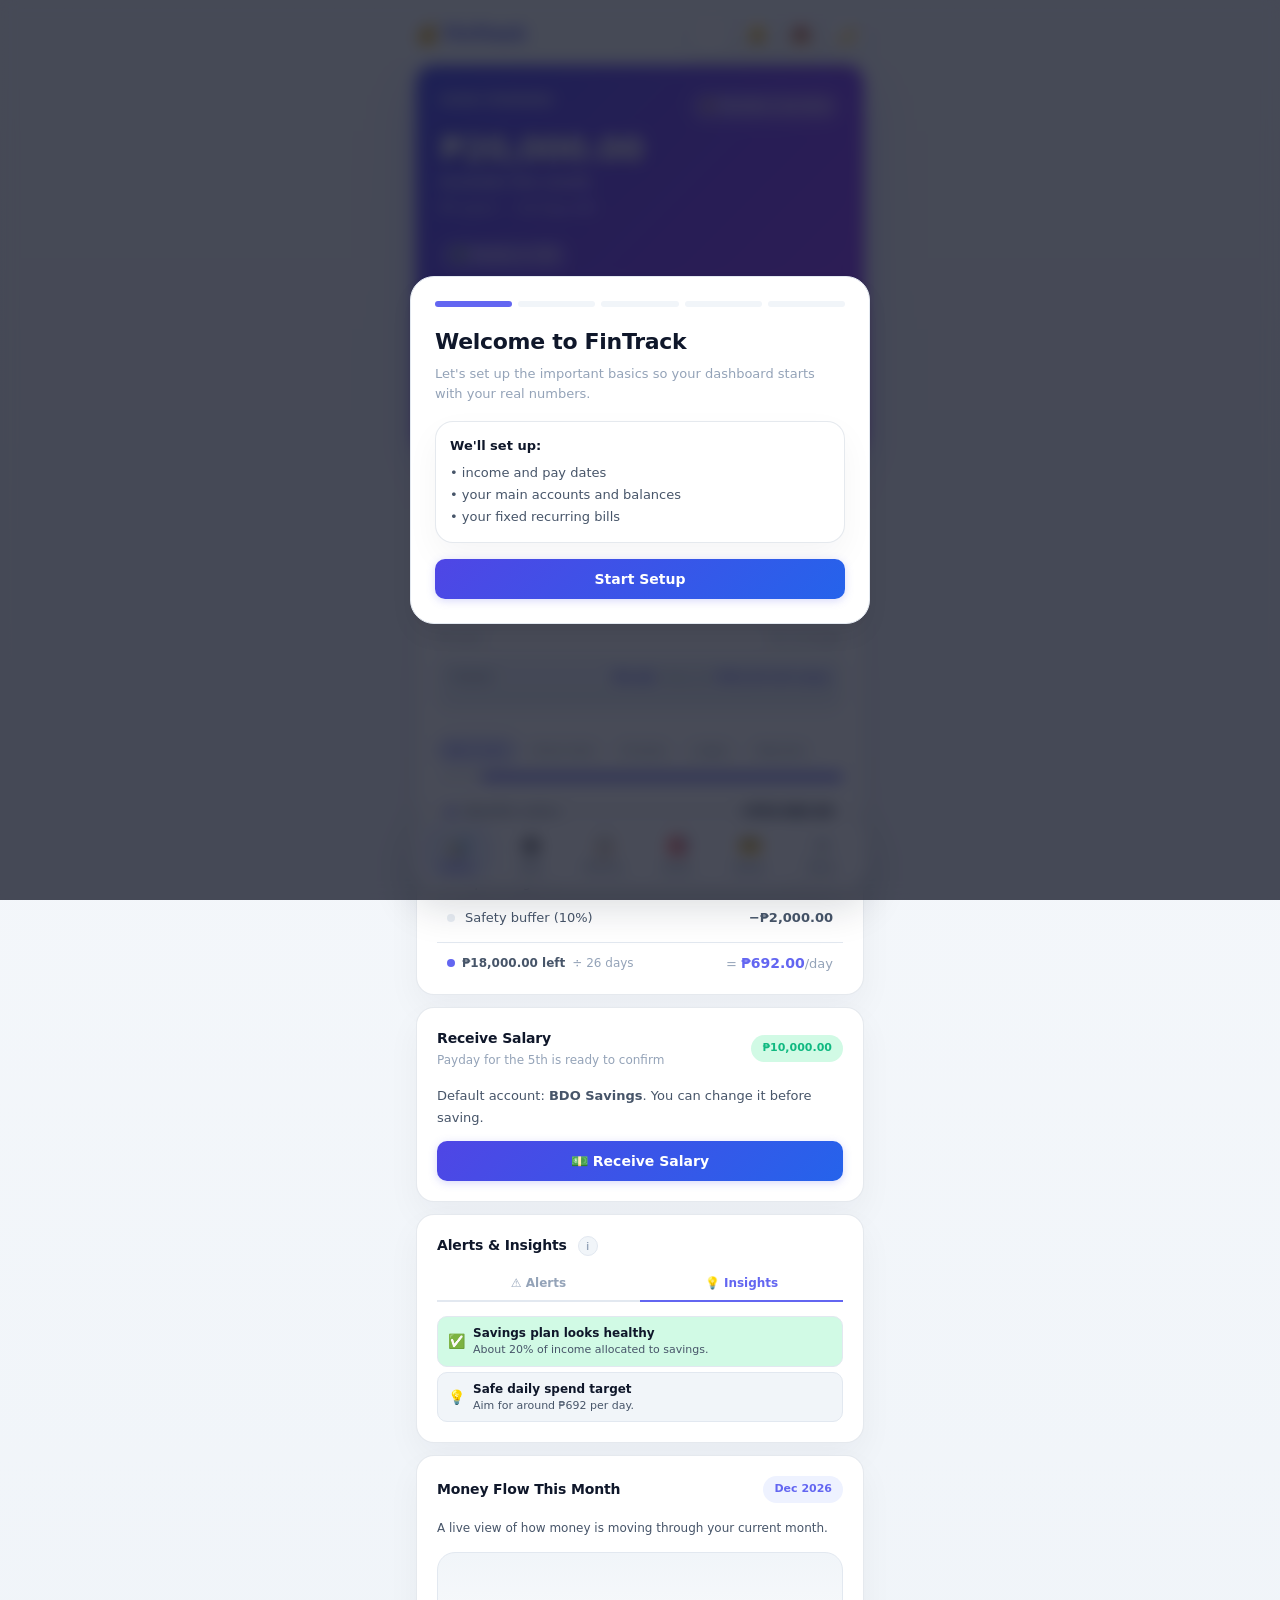
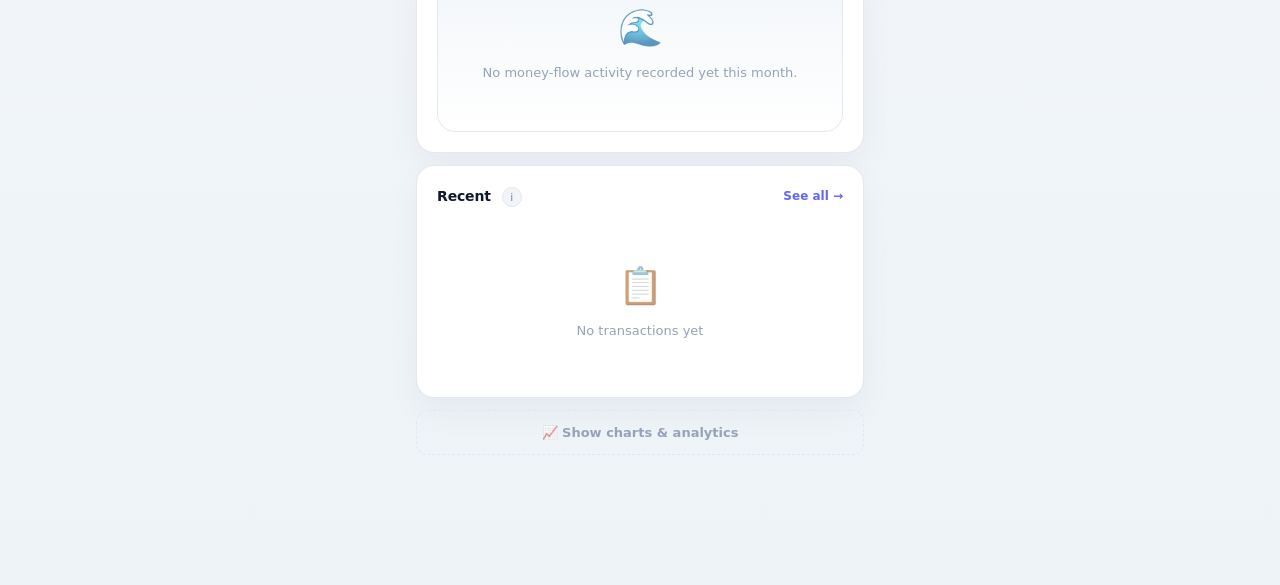
==== index.html @ ffe89dca "patch" ====
<!DOCTYPE html>
<html lang="en">
<head>
<meta charset="UTF-8">
<meta name="viewport" content="width=device-width, initial-scale=1.0">
<title>Finance Tracker</title>
<link rel="icon" href="data:,">

<link rel="stylesheet" href="css/base.css">
<link rel="stylesheet" href="css/layout.css">
<link rel="stylesheet" href="css/components.css">
<link rel="stylesheet" href="css/features.css">
<link rel="stylesheet" href="css/responsive.css">

</head>
<body>

<div class="app">
<div class="topbar">
  <h1>💰 FinTrack</h1>
  <div class="topbar-actions">
    <button class="icon-btn" id="help-toggle-btn" onclick="toggleHelpMode()" title="Help mode">❔</button>
    <div class="notif-wrap">
      <button class="icon-btn" id="tour-target-bell" onclick="toggleNotifications()" title="Notifications">🔔</button>
      <div class="notif-badge" id="notif-badge" style="display:none"></div>
      <div class="notif-panel" id="notif-panel">
        <div class="notif-head">
          <div class="notif-head-left">
            <span class="notif-head-icon">🔔</span>
            <span class="notif-head-title">Notifications</span>
            <span class="notif-head-count" id="notif-head-count"></span>
          </div>
          <button class="notif-close-btn" onclick="toggleNotifications()" aria-label="Close">✕</button>
        </div>
        <div id="notif-list"></div>
        <div class="notif-section">
          <div class="notif-section-title">Cashflow Forecast</div>
          <div id="notif-cashflow"></div>
        </div>
      </div>
    </div>
    <button class="icon-btn" onclick="exportCSV()" title="Export CSV">📥</button>
    <button class="icon-btn" id="dark-toggle" onclick="toggleDark()" title="Toggle theme">🌙</button>
  </div>
</div>

<!-- DASHBOARD -->
<div class="section active" id="sec-dashboard">
  <div class="card greeting" id="greeting-card"></div>

  <!-- Cashflow timeline -->

  <div class="card safe-spend-card" id="safe-spend-card">
    <div class="card-header">
    </div>
    <div id="safe-spend-content"></div>
  </div>

  <!-- Compact forecast + payday row -->
  <div id="compact-forecast" style="display:none"></div>

  <!-- Salary receive prompt -->
  <div id="salary-prompt-card"></div>

  <!-- Upcoming bills (only if any unpaid) -->
  <div id="upcoming-bills-card"></div>

  <!-- Combined Alerts & Insights (tabbed, hidden if empty) -->
  <div id="alerts-insights-card"></div>

  <!-- Money flow -->
  <div id="money-flow-card"></div>

  <!-- Debt focus -->
  <div id="debt-focus-card"></div>

  <!-- Budget: only problem categories -->
  <div id="budget-attention-card"></div>

  <!-- Recent transactions -->
  <div class="card"><div class="card-header"><span class="card-title">Recent <span class="tooltip-anchor"><button class="tooltip-dot" onclick="toggleTooltip(event,'tip-recent')">i</button><span class="tooltip-pop" id="tip-recent"><div class="tooltip-title"></div><div class="tooltip-body"></div></span></span></span><span style="font-size:12px;color:var(--accent);cursor:pointer;font-weight:600" onclick="showTab('history')">See all →</span></div><div id="recent-tx"></div></div>

  <!-- Show More analytics -->
  <button class="show-more-btn" id="show-more-toggle" onclick="toggleShowMore()">📈 Show charts & analytics</button>
  <div id="analytics-expanded" style="display:none">
    <div class="card">
      <div class="card-header">
        <span class="card-title">This Month Summary</span>
        <span class="card-badge">Review</span>
      </div>
      <div id="analytics-summary"></div>
    </div>

    <div class="card">
      <div class="card-header">
        <span class="card-title">Spending Calendar</span>
        <span class="card-badge">This month</span>
      </div>
      <div id="spending-calendar"></div>
    </div>

    <div class="card">
      <div class="card-header">
        <span class="card-title">Top Insights</span>
        <span class="card-badge">What to know</span>
      </div>
      <div id="analytics-insights"></div>
    </div>

    <div class="card">
      <div class="card-header">
        <span class="card-title">Spending Breakdown</span>
        <span class="card-badge" id="donut-month"></span>
      </div>
      <div id="donut-area"></div>
    </div>

    <div class="card">
      <div class="card-header">
        <span class="card-title">Budget Focus</span>
        <span class="card-badge">Attention areas</span>
      </div>
      <div id="budget-focus"></div>
    </div>

    <div class="card" id="budget-bars-card">
      <div class="card-header">
        <span class="card-title">All Budgets</span>
        <span class="card-badge">Full list</span>
      </div>
      <div id="budget-bars"></div>
    </div>

    <div class="card">
      <div class="card-header">
        <span class="card-title">6-Month Trend</span>
        <span class="card-badge">Pattern</span>
      </div>
      <div id="trend-summary" style="margin-bottom:12px"></div>
      <div id="month-chart"></div>
    </div>

    <!-- Hidden legacy hooks so existing render logic keeps working -->
    <div style="display:none">
      <div id="stats-grid"></div>
      <div id="health-mini"></div>
    </div>
  </div>
</div>

<!-- ADD -->
<div class="section" id="sec-add">
  <div class="card">
    <div class="card-header"><span class="card-title">New Expense <span class="tooltip-anchor"><button class="tooltip-dot" onclick="toggleTooltip(event,'tip-add-expense')">i</button><span class="tooltip-pop" id="tip-add-expense"><div class="tooltip-title"></div><div class="tooltip-body"></div></span></span></span></div>
    <div class="input-row">
      <div class="input-group" id="tour-target-amount"><label class="input-label">Amount (₱)</label><input type="number" class="input" id="f-amount" placeholder="0.00" oninput="updateAddPreviews()"></div>
      <div class="input-group" id="tour-target-date"><label class="input-label">Date</label><input type="date" class="input" id="f-date"></div>
    </div>
    <div class="input-row">
      <div class="input-group" id="tour-target-category"><label class="input-label">Category</label><select class="input" id="f-cat" onchange="toggleCustom();updateAddPreviews();renderExpenseSuggestions()"></select></div>
      <div class="input-group" id="tour-target-account"><label class="input-label">Account</label><select class="input" id="f-account" onchange="updateAddPreviews()"></select></div>
    </div>
    <div class="input-group" id="custom-cat-wrap" style="display:none"><label class="input-label">Custom Category Name</label><input type="text" class="input" id="f-custom-cat" placeholder="e.g. Birthday Gift" oninput="onCustomCatInput()"></div>
    <div class="input-group" id="custom-cat-group-wrap" style="display:none"><label class="input-label">Tag as</label>
      <div class="cat-group-picker">
        <button type="button" class="cat-group-btn" id="cgb-needs" onclick="selectCatGroup('needs')">🟢 Need</button>
        <button type="button" class="cat-group-btn active-wants" id="cgb-wants" onclick="selectCatGroup('wants')">🔵 Want</button>
        <button type="button" class="cat-group-btn" id="cgb-savings" onclick="selectCatGroup('savings')">🟣 Savings</button>
      </div>
      <div id="cat-group-suggestion" style="font-size:11px;color:var(--text3);margin-top:5px;display:none"></div>
    </div>
    <div id="expense-balance-preview" class="add-balance-preview" style="display:none;margin-bottom:8px"></div>
    <div class="input-row add-last-row">
      <div class="input-group" id="tour-target-note"><label class="input-label">Note (optional)</label><input type="text" class="input" id="f-note" placeholder="e.g. SM Supermarket"></div>
      <button class="btn btn-primary" id="tour-target-submit-expense" onclick="addEntry()">Add Expense</button>
    </div>
  </div>
  <div class="card">
    <div class="card-header"><span class="card-title">Quick Add</span></div>
    <div class="quick-actions" id="quick-buttons"></div>
  </div>
  <div class="card">
    <div class="card-header"><span class="card-title">Extra Income <span class="tooltip-anchor"><button class="tooltip-dot" onclick="toggleTooltip(event,'tip-add-income')">i</button><span class="tooltip-pop" id="tip-add-income"><div class="tooltip-title"></div><div class="tooltip-body"></div></span></span></span><span class="card-badge" style="background:var(--green-soft);color:var(--green)">+ Income</span></div>
    <div class="input-row">
      <div class="input-group"><label class="input-label">Amount (₱)</label><input type="number" class="input" id="inc-amount" placeholder="0.00" oninput="updateAddPreviews()"></div>
      <div class="input-group"><label class="input-label">Date</label><input type="date" class="input" id="inc-date"></div>
    </div>
    <div class="input-row">
      <div class="input-group"><label class="input-label">Source</label><select class="input" id="inc-source" onchange="renderIncomeSuggestions()"><option>Freelance</option><option>Bonus</option><option>13th Month Pay</option><option>Side Hustle</option><option>Gift/Reward</option><option>Salary</option><option>Refund</option><option>Borrowed Money</option><option>Loan Release</option><option>Cash Advance / Debt Proceeds</option><option>Other</option></select></div>
      <div class="input-group"><label class="input-label">Account</label><select class="input" id="inc-account" onchange="updateAddPreviews()"></select></div>
    </div>
    <div id="income-balance-preview" class="add-balance-preview" style="display:none;margin-bottom:8px"></div>
    <div class="input-row add-last-row">
      <div class="input-group"><label class="input-label">Note</label><input type="text" class="input" id="inc-note" placeholder="e.g. Logo design"></div>
      <button class="btn btn-success" onclick="addIncome()">Add Income</button>
    </div>
  </div>
  <div class="card">
    <div class="card-header">
      <span class="card-title">XM Trading</span>
      <span class="card-badge" style="background:var(--amber-soft,#fef9c3);color:var(--amber,#b45309)">📊 Risk</span>
    </div>
    <div style="font-size:13px;color:var(--text2);line-height:1.6;margin-bottom:10px">
      Deposit to XM via <strong>Transfer</strong>. When you're done trading, close the cycle here to record your profit or loss.
    </div>
    <div style="font-size:13px;color:var(--text3);margin-bottom:14px">
      XM Wallet capital at risk: <strong id="xm-balance-display">₱0.00</strong>
    </div>
    <button class="btn btn-primary" onclick="openTradeCycle()">Close Trade Cycle</button>
  </div>
</div>

<!-- HISTORY -->
<div class="section" id="sec-history">
  <div class="history-topbar">
    <div class="history-topbar-copy">
      <div class="card-title">History <span class="tooltip-anchor"><button class="tooltip-dot" onclick="toggleTooltip(event,'tip-history')">i</button><span class="tooltip-pop" id="tip-history"><div class="tooltip-title"></div><div class="tooltip-body"></div></span></span></div>
      <div class="history-topbar-sub" id="history-topbar-sub">Showing this month's activity. Open Search & Filters to refine the list.</div>
    </div>
    <button class="btn btn-ghost btn-sm history-filter-toggle" id="history-filter-toggle" onclick="openHistoryDrawer()"><span>Search & Filters</span><span class="history-filter-toggle-count" id="history-filter-count" style="display:none">0</span></button>
  </div>
  <div id="history-active-filters"></div>
  <div class="history-drawer-scrim" id="history-drawer-scrim" onclick="if(event.target===this)closeHistoryDrawer()"></div>
  <div class="card history-drawer" id="history-drawer" aria-hidden="true">
    <div class="card-header history-drawer-head"><div><span class="card-title">Search & Filters</span><div class="history-drawer-sub">Refine History without pushing the stats off screen.</div></div><button class="btn-icon" type="button" onclick="closeHistoryDrawer()" aria-label="Close history filters">x</button></div>
    <div class="input-group" style="margin-bottom:12px"><label class="input-label">Search</label><input type="text" class="input" id="hist-search" placeholder="Search note, category, source, amount..." oninput="render()"></div>
    <div class="input-row history-filter-top-row" style="margin-bottom:12px">
      <div class="input-group history-category-group" style="margin:0"><label class="input-label">Category</label><div id="hist-filter-wrap"></div></div>
      <div class="input-group" style="margin:0"><label class="input-label">Month</label><input type="month" class="input history-picker-input" id="hist-month" onchange="handleHistoryMonthChange()" onpointerdown="openHistoryPicker(this,event)" onclick="openHistoryPicker(this,event)"></div>
    </div>
    <div class="input-row" style="margin-bottom:12px">
      <div class="input-group" style="margin:0"><label class="input-label">Specific Day</label><input type="date" class="input history-picker-input" id="hist-day" onchange="handleHistoryDayChange()" onpointerdown="openHistoryPicker(this,event)" onclick="openHistoryPicker(this,event)"></div>
      <div class="input-group" style="margin:0"><label class="input-label">Week</label><input type="week" class="input history-picker-input" id="hist-week" onchange="handleHistoryWeekChange()" onpointerdown="openHistoryPicker(this,event)" onclick="openHistoryPicker(this,event)"></div>
    </div>
    <div class="input-group" style="margin-bottom:12px">
      <label class="input-label">Quick Range</label>
      <div class="quick-actions history-quick-ranges" id="hist-quick-ranges"></div>
      <input type="hidden" id="hist-quick-preset">
    </div>
    <div class="input-row" style="margin-bottom:12px">
      <div class="input-group" style="margin:0"><label class="input-label">From</label><input type="date" class="input history-picker-input" id="hist-from" onchange="handleHistoryRangeChange()" onpointerdown="openHistoryPicker(this,event)" onclick="openHistoryPicker(this,event)"></div>
      <div class="input-group" style="margin:0"><label class="input-label">To</label><input type="date" class="input history-picker-input" id="hist-to" onchange="handleHistoryRangeChange()" onpointerdown="openHistoryPicker(this,event)" onclick="openHistoryPicker(this,event)"></div>
    </div>
    <div class="input-row" style="margin-bottom:12px">
      <div class="input-group" style="margin:0"><label class="input-label">Type</label><select class="input" id="hist-type" onchange="render()"><option value="all">All</option><option value="expense">Expenses</option><option value="income">Income</option></select></div>
      <div class="input-group" style="margin:0"><label class="input-label">Sort</label><select class="input" id="hist-sort" onchange="render()"><option value="newest">Newest</option><option value="oldest">Oldest</option><option value="highest">Highest Amount</option><option value="lowest">Lowest Amount</option></select></div>
    </div>
    <div class="input-row" style="margin-bottom:12px">
      <div class="input-group" style="margin:0"><label class="input-label">Group By</label><select class="input" id="hist-group" onchange="render()"><option value="none">Transactions</option><option value="day">Day</option><option value="category">Category</option><option value="account">Account</option></select></div>
      <div class="input-group" style="margin:0"><label class="input-label">Preset Name</label><input type="text" class="input" id="hist-preset-name" placeholder="Bills this month"></div>
    </div>
    <div class="input-group" style="margin-bottom:12px"><label class="input-label">Account</label><select class="input" id="hist-account" onchange="render()"></select></div>
    <div class="input-row" style="margin-bottom:12px">
      <div class="input-group" style="margin:0"><label class="input-label">Min Amount (₱)</label><input type="number" class="input" id="hist-min" placeholder="0" oninput="render()"></div>
      <div class="input-group" style="margin:0"><label class="input-label">Max Amount (₱)</label><input type="number" class="input" id="hist-max" placeholder="Any" oninput="render()"></div>
    </div>
    <div style="display:flex;gap:8px;flex-wrap:wrap">
      <button class="btn btn-ghost btn-sm" onclick="saveHistoryPreset()">Save Preset</button>
      <button class="btn btn-ghost btn-sm" onclick="resetHistoryFilters()">Reset Filters</button>
      <button class="btn btn-ghost btn-sm" onclick="exportCSV()">📥 CSV</button>
    </div>
    <div id="hist-presets" class="history-drawer-presets"></div>
  </div>
  <div id="history-summary"></div>
  <div id="history-bulk"></div>
  <div id="history-content"></div>
  <div class="card" style="margin-top:12px"><div class="card-header"><span class="card-title">Income History</span></div><div id="income-history"></div></div>
</div>

<!-- GOALS -->
<div class="section" id="sec-goals">
  <div class="card"><div class="card-header"><span class="card-title">Financial Health <span class="tooltip-anchor"><button class="tooltip-dot" onclick="toggleTooltip(event,'tip-goals')">i</button><span class="tooltip-pop" id="tip-goals"><div class="tooltip-title"></div><div class="tooltip-body"></div></span></span></span></div><div id="health-score"></div></div>
  <div class="card">
    <div class="card-header"><span class="card-title">Savings Goals</span><button class="btn btn-sm btn-ghost" onclick="openModal('modal-add-goal')">+ Add</button></div>
    <div id="goals-list"></div>
  </div>
  <div class="card">
    <div class="card-header"><span class="card-title">Wishlist</span><button class="btn btn-sm btn-ghost" onclick="openModal('modal-add-wish')">+ Add</button></div>
    <div id="wishlist"></div>
  </div>
  <div class="card"><div class="card-header"><span class="card-title">Emergency Fund Calculator</span></div><div id="ef-calc"></div></div>
</div>

<!-- DEBTS -->
<div class="section" id="sec-debts">
  <div class="card">
    <div class="card-header"><span class="card-title">Debt Tracker</span><button class="btn btn-sm btn-ghost" onclick="openModal('modal-add-debt')">+ Add</button></div>
    <div id="debt-summary"></div>
    <div id="debt-list"></div>
  </div>
</div>

<!-- MORE -->
<div class="section" id="sec-more"><div id="tour-target-more-root"></div>
  <div class="card" id="tour-target-networth-card"><div class="card-header"><span class="card-title">Net Worth <span class="tooltip-anchor"><button class="tooltip-dot" onclick="toggleTooltip(event,'tip-more')">i</button><span class="tooltip-pop" id="tip-more"><div class="tooltip-title"></div><div class="tooltip-body"></div></span></span></span><div style="display:flex;gap:6px;align-items:center"><button class="btn btn-sm btn-ghost nw-view-toggle" id="nw-view-toggle-btn" onclick="toggleNwView()" title="Toggle view"></button><button class="btn btn-sm btn-ghost" onclick="openTransferModal()">Transfer</button><button class="btn btn-sm btn-ghost" id="tour-target-networth-add" onclick="openNetWorthAdd()">+ Add</button></div></div>
    <div id="nw-inputs"></div>
    <button class="btn btn-primary btn-sm nw-save-btn" id="tour-target-networth-save" onclick="saveNetWorth()">Save Balances</button>
    <div id="nw-total"></div>
  </div>
  <div class="card"><div class="card-header"><span class="card-title">Net Worth History</span></div><div id="nw-chart"></div></div>
  <div class="card"><div class="card-header"><span class="card-title">Transfer History</span><span class="card-badge">Account moves</span></div><div id="transfer-history"></div></div>
  <div class="card"><div class="card-header"><span class="card-title">Annual Report — <span id="year-label"></span></span><div style="display:flex;gap:4px"><button class="btn-icon" onclick="changeYear(-1)">◀</button><button class="btn-icon" onclick="changeYear(1)">▶</button></div></div>
    <div class="stats-grid" id="year-stats"></div>
    <div id="year-chart" style="margin-top:14px"></div>
    <div id="year-top" style="margin-top:14px"></div>
  </div>
  <div class="card"><div class="card-header"><span class="card-title">Financial Journal</span><button class="btn btn-sm btn-ghost" onclick="openModal('modal-add-journal')">+ Add</button></div><div id="journal-list"></div></div>
  <div class="card"><div class="card-header"><span class="card-title">50/30/20 Rule</span></div><div id="rule-content"></div></div>
  <div class="card">
    <div class="card-header">
      <span class="card-title">Budget Review</span>
      <span class="card-badge">This month</span>
    </div>
    <div id="budget-review-card"></div>
  </div>
  <div class="card">
    <div class="card-header">
      <span class="card-title">Budget Strategy</span>
      <span class="card-badge">Needs / Wants / Savings</span>
    </div>
    <div id="budget-strategy-card"></div>
  </div>
  <div class="card">
    <div class="card-header">
      <span class="card-title">Month Close Wizard</span>
      <span class="card-badge">Preview</span>
    </div>
    <div id="month-close-card"></div>
  </div>
  <div class="card"><div class="card-header"><span class="card-title">Settings</span><div style="display:flex;gap:8px"><button class="btn btn-sm btn-ghost" id="tour-target-smart-setup" onclick="openModal('modal-smart-budget')">Smart Setup</button><button class="btn btn-sm btn-ghost" onclick="openSmartRefresh()">Smart Refresh</button><button class="btn btn-sm btn-ghost" id="tour-target-rebalance" onclick="openBudgetRebalance()">Rebalance</button></div></div>
    <div id="settings-content"></div>
  </div>
  <div class="card" id="tour-target-recurring-card"><div class="card-header"><span class="card-title">Recurring Bills & Income</span><button class="btn btn-sm btn-ghost" onclick="openModal('modal-add-recurring')">+ Add</button></div><div id="recurring-manager"></div></div>
  <div class="card"><div class="card-header"><span class="card-title">Smart Alert Settings</span></div><div id="alert-settings"></div></div>
  <div class="card"><div class="card-header"><span class="card-title">Custom Categories</span></div><div id="custom-cat-list"></div></div>
  <div class="card" id="tour-target-backup-card"><div class="card-header"><span class="card-title">Backup & Restore</span></div>
    <div style="display:flex;gap:8px;flex-wrap:wrap">
      <button class="btn btn-sm btn-ghost" onclick="backupData()">📥 Download Backup</button>
      <button class="btn btn-sm btn-ghost" onclick="document.getElementById('restore-file').click()">📤 Restore</button>
      <input type="file" id="restore-file" accept=".json" style="display:none" onchange="restoreData(event)">
    </div>
    <div id="backup-msg" style="font-size:12px;color:var(--text3);margin-top:8px"></div>
  </div>
</div>

<nav class="bottom-nav">
  <button class="nav-item active" data-tab="dashboard" onclick="showTab('dashboard')"><span class="nav-icon">📊</span>Home</button>
  <button class="nav-item" id="tour-target-nav-add" data-tab="add" onclick="showTab('add')"><span class="nav-icon">➕</span>Add</button>
  <button class="nav-item" data-tab="history" onclick="showTab('history')"><span class="nav-icon">📋</span>History</button>
  <button class="nav-item" data-tab="goals" onclick="showTab('goals')"><span class="nav-icon">🎯</span>Goals</button>
  <button class="nav-item" data-tab="debts" onclick="showTab('debts')"><span class="nav-icon">💳</span>Debts</button>
  <button class="nav-item" data-tab="more" onclick="showTab('more')"><span class="nav-icon">⚙️</span>More</button>
</nav>
</div>

<!-- ALL MODALS (same as before) -->
<div class="modal-overlay" id="modal-add-goal" onclick="if(event.target===this)closeModal(this.id)"><div class="modal"><div class="modal-handle"></div><h3>New Savings Goal</h3>
  <div class="input-group"><label class="input-label">Goal Name</label><input type="text" class="input" id="g-name" placeholder="e.g. Emergency Fund"></div>
  <div class="input-row"><div class="input-group"><label class="input-label">Target (₱)</label><input type="number" class="input" id="g-target" placeholder="270000"></div><div class="input-group"><label class="input-label">Current (₱)</label><input type="number" class="input" id="g-current" placeholder="0"></div></div>
  <div class="input-row"><div class="input-group"><label class="input-label">Monthly Contribution (₱)</label><input type="number" class="input" id="g-monthly" placeholder="15000"></div><div class="input-group"><label class="input-label">Target Date <span style="font-weight:400;color:var(--text3)">(optional)</span></label><input type="date" class="input" id="g-target-date"></div></div>
  <div class="modal-actions"><button class="btn btn-ghost" onclick="closeModal('modal-add-goal')">Cancel</button><button class="btn btn-primary" onclick="addGoal()">Add Goal</button></div>
</div></div>

<div class="modal-overlay" id="modal-edit-goal" onclick="if(event.target===this)closeModal(this.id)"><div class="modal"><div class="modal-handle"></div><h3>Edit Goal</h3>
  <div class="input-group"><label class="input-label">Name</label><input type="text" class="input" id="mg-name"></div>
  <div class="input-row"><div class="input-group"><label class="input-label">Target (₱)</label><input type="number" class="input" id="mg-target"></div><div class="input-group"><label class="input-label">Current (₱)</label><input type="number" class="input" id="mg-current"></div></div>
  <div class="input-row"><div class="input-group"><label class="input-label">Monthly (₱)</label><input type="number" class="input" id="mg-monthly"></div><div class="input-group"><label class="input-label">Target Date <span style="font-weight:400;color:var(--text3)">(optional)</span></label><input type="date" class="input" id="mg-target-date"></div></div>
  <div class="modal-actions"><button class="btn btn-ghost" onclick="closeModal('modal-edit-goal')">Cancel</button><button class="btn btn-danger btn-sm" onclick="deleteGoal()">Delete</button><button class="btn btn-primary" onclick="saveGoalEdit()">Save</button></div>
</div></div>

<div class="modal-overlay" id="modal-goal-contribution" onclick="if(event.target===this)closeModal(this.id)"><div class="modal"><div class="modal-handle"></div><h3>Log Goal Contribution</h3>
  <div class="input-group"><label class="input-label">Amount (₱)</label><input type="number" class="input" id="gc-amount" placeholder="0.00" oninput="updateGoalContributionPreview()"></div>
  <div style="display:flex;gap:8px;margin:-4px 0 12px;flex-wrap:wrap"><button class="quick-chip" type="button" onclick="applyQuickGoalContribution(500)">+₱500</button><button class="quick-chip" type="button" onclick="applyQuickGoalContribution(1000)">+₱1,000</button><button class="quick-chip" type="button" onclick="applyQuickGoalContribution(2000)">+₱2,000</button><button class="quick-chip" type="button" onclick="applyGoalMonthlyContribution()">+ Planned</button></div>
  <div class="input-row"><div class="input-group"><label class="input-label">Date</label><input type="date" class="input" id="gc-date"></div><div class="input-group"><label class="input-label">Account</label><select class="input" id="gc-account" onchange="updateGoalContributionPreview()"></select></div></div>
  <div id="gc-balance-preview" class="add-balance-preview" style="margin-bottom:14px"></div>
  <div class="input-group"><label class="input-label">Note</label><input type="text" class="input" id="gc-note" placeholder="Optional note"></div>
  <div class="modal-actions"><button class="btn btn-ghost" onclick="closeModal('modal-goal-contribution')">Cancel</button><button class="btn btn-primary" id="gc-save-btn" onclick="saveGoalContribution()">Save</button></div>
</div></div>

<div class="modal-overlay" id="modal-goal-history" onclick="if(event.target===this)closeModal(this.id)"><div class="modal"><div class="modal-handle"></div><h3 id="gh-title">Goal Contribution History</h3><div id="gh-list"></div><div class="modal-actions"><button class="btn btn-primary" onclick="closeModal('modal-goal-history')">Close</button></div></div></div>

<div class="modal-overlay" id="modal-add-wish" onclick="if(event.target===this)closeModal(this.id)"><div class="modal"><div class="modal-handle"></div><h3>Add to Wishlist</h3>
  <div class="input-group"><label class="input-label">Item</label><input type="text" class="input" id="w-name" placeholder="e.g. AirPods"></div>
  <div class="input-row"><div class="input-group"><label class="input-label">Price (₱)</label><input type="number" class="input" id="w-price" placeholder="0"></div><div class="input-group"><label class="input-label">Priority</label><select class="input" id="w-priority"><option>Low</option><option>Medium</option><option selected>Want</option><option>Need Soon</option></select></div></div>
  <div class="modal-actions"><button class="btn btn-ghost" onclick="closeModal('modal-add-wish')">Cancel</button><button class="btn btn-primary" onclick="addWish()">Add</button></div>
</div></div>

<div class="modal-overlay" id="modal-add-debt" onclick="if(event.target===this)closeModal(this.id)"><div class="modal"><div class="modal-handle"></div><h3>Add Debt</h3>
  <div class="input-row"><div class="input-group"><label class="input-label">Name</label><input type="text" class="input" id="d-name" placeholder="e.g. Credit Card"></div><div class="input-group"><label class="input-label">Debt Product</label><select class="input" id="d-type" onchange="toggleDebtTypeFields()"><option>Credit Card</option><option>Personal Loan</option><option>Friend/Family</option><option>BNPL</option><option>Other</option></select></div></div>
  <div class="input-row"><div class="input-group"><label class="input-label">Total Owed (₱)</label><input type="number" class="input" id="d-total" placeholder="0"></div><div class="input-group"><label class="input-label">Monthly Payment (₱)</label><input type="number" class="input" id="d-payment" placeholder="0"></div></div>
  <div class="input-row-3"><div class="input-group" id="d-lender-type-group" style="display:none"><label class="input-label">Lender Type</label><select class="input" id="d-lender-type"><option>Bank</option><option>Credit Card Issuer</option><option>Fintech / BNPL</option><option>Employer</option><option>Friend/Family</option><option>Other</option></select></div><div class="input-group"><label class="input-label">Minimum Due (₱)</label><input type="number" class="input" id="d-min-due" placeholder="0"></div><div class="input-group"><label class="input-label">Late Fee Risk</label><select class="input" id="d-late-fee-risk"><option>Low</option><option>Medium</option><option>High</option><option>Unknown</option></select></div></div>
  <div class="input-row"><div class="input-group"><label class="input-label">Interest (%/yr)</label><input type="number" class="input" id="d-interest" placeholder="0" step="0.1"></div><div class="input-group"><label class="input-label">Due Date</label><input type="text" class="input" id="d-due" placeholder="e.g. 15th or 2026-04-20"></div></div>
  <div class="input-group" id="d-deadline-group" style="display:none"><label class="input-label">Repayment Deadline</label><input type="date" class="input" id="d-deadline"><div style="font-size:11px;color:var(--text3);margin-top:4px">The date they expect you to fully repay</div></div>
  <div class="modal-actions"><button class="btn btn-ghost" onclick="closeModal('modal-add-debt')">Cancel</button><button class="btn btn-danger" onclick="addDebt()">Add Debt</button></div>
</div></div>


<div class="modal-overlay" id="modal-debt-payment" onclick="if(event.target===this)closeModal(this.id)"><div class="modal"><div class="modal-handle"></div><h3>Log Debt Payment</h3>
  <div style="font-size:13px;color:var(--text2);line-height:1.6;margin-bottom:14px" id="dp-debt-name">Debt payment</div>
  <div class="input-row"><div class="input-group"><label class="input-label">Amount (₱)</label><input type="number" class="input" id="dp-amount" placeholder="0.00" oninput="updateDebtPaymentPreview()"></div><div class="input-group"><label class="input-label">Date</label><input type="date" class="input" id="dp-date"></div></div>
  <div class="input-row"><div class="input-group"><label class="input-label">Account</label><select class="input" id="dp-account" onchange="updateDebtPaymentPreview()"></select></div><div class="input-group"><label class="input-label">Mark monthly payment</label><select class="input" id="dp-mark-paid"><option value="yes" selected>Yes</option><option value="no">No</option></select></div></div>
  <div class="input-group"><label class="input-label">Bank Transfer Fee (optional)</label><input type="number" class="input" id="dp-fee" placeholder="0.00" oninput="updateDebtPaymentPreview()"></div>
  <div style="display:flex;gap:6px;flex-wrap:wrap;margin:-4px 0 14px"><button class="quick-chip" type="button" onclick="setDebtPaymentFee(0)">₱0</button><button class="quick-chip" type="button" onclick="setDebtPaymentFee(15)">₱15</button><button class="quick-chip" type="button" onclick="setDebtPaymentFee(25)">₱25</button></div>
  <div id="dp-balance-preview" class="add-balance-preview" style="margin-bottom:14px"></div>
  <div class="input-group"><label class="input-label">Note</label><input type="text" class="input" id="dp-note" placeholder="Optional note"></div>
  <div class="modal-actions"><button class="btn btn-ghost" onclick="closeModal('modal-debt-payment')">Cancel</button><button class="btn btn-primary" id="dp-save-btn" onclick="saveDebtPayment()">Save Payment</button></div>
</div></div>

<div class="modal-overlay" id="modal-debt-history" onclick="if(event.target===this)closeModal(this.id)"><div class="modal"><div class="modal-handle"></div><h3 id="dh-title">Payment History</h3>
  <div id="dh-list"></div>
  <div class="modal-actions"><button class="btn btn-primary" onclick="closeModal('modal-debt-history')">Close</button></div>
</div></div>

<div class="modal-overlay" id="modal-edit-debt" onclick="if(event.target===this)closeModal(this.id)"><div class="modal"><div class="modal-handle"></div><h3>Edit Debt</h3>
  <div class="input-group"><label class="input-label">Name</label><input type="text" class="input" id="md-name"></div>
  <div class="input-group"><label class="input-label">Debt Product</label><select class="input" id="md-type" onchange="toggleDebtEditTypeFields()"><option>Credit Card</option><option>Personal Loan</option><option>Friend/Family</option><option>BNPL</option><option>Other</option></select></div>
  <div class="input-row"><div class="input-group"><label class="input-label">Remaining (₱)</label><input type="number" class="input" id="md-total"></div><div class="input-group"><label class="input-label">Payment (₱/mo)</label><input type="number" class="input" id="md-payment"></div></div>
  <div class="input-row-3"><div class="input-group" id="md-lender-type-group" style="display:none"><label class="input-label">Lender Type</label><select class="input" id="md-lender-type"><option>Bank</option><option>Credit Card Issuer</option><option>Fintech / BNPL</option><option>Employer</option><option>Friend/Family</option><option>Other</option></select></div><div class="input-group"><label class="input-label">Minimum Due (₱)</label><input type="number" class="input" id="md-min-due"></div><div class="input-group"><label class="input-label">Late Fee Risk</label><select class="input" id="md-late-fee-risk"><option>Low</option><option>Medium</option><option>High</option><option>Unknown</option></select></div></div>
  <div class="input-row"><div class="input-group"><label class="input-label">Interest (%/yr)</label><input type="number" class="input" id="md-interest" step="0.1"></div><div class="input-group"><label class="input-label">Due Date</label><input type="text" class="input" id="md-due" placeholder="e.g. 15th or 2026-04-20"></div></div>
  <div class="input-group" id="md-deadline-group" style="display:none"><label class="input-label">Repayment Deadline</label><input type="date" class="input" id="md-deadline"></div>
  <div class="modal-actions"><button class="btn btn-ghost" onclick="closeModal('modal-edit-debt')">Cancel</button><button class="btn btn-danger btn-sm" onclick="deleteDebt()">Delete</button><button class="btn btn-primary" onclick="saveDebtEdit()">Save</button></div>
</div></div>

<div class="modal-overlay" id="modal-edit-cat" onclick="if(event.target===this)closeModal(this.id)"><div class="modal"><div class="modal-handle"></div><h3>Edit Category</h3>
  <div class="input-group"><label class="input-label">Name</label><input type="text" class="input" id="modal-edit-name"></div>
  <div class="input-group"><label class="input-label">Tag as</label>
    <div class="cat-group-picker">
      <button type="button" class="cat-group-btn" id="ecgb-needs" onclick="selectEditCatGroup('needs')">🟢 Need</button>
      <button type="button" class="cat-group-btn" id="ecgb-wants" onclick="selectEditCatGroup('wants')">🔵 Want</button>
      <button type="button" class="cat-group-btn" id="ecgb-savings" onclick="selectEditCatGroup('savings')">🟣 Savings</button>
    </div>
  </div>
  <div class="modal-actions"><button class="btn btn-ghost" onclick="closeModal('modal-edit-cat')">Cancel</button><button class="btn btn-primary" onclick="confirmEdit()">Save</button></div>
</div></div>

<div class="modal-overlay" id="modal-delete-cat" onclick="if(event.target===this)closeModal(this.id)"><div class="modal"><div class="modal-handle"></div><h3>Delete Category</h3>
  <p id="modal-delete-msg" style="font-size:13px;margin-bottom:8px"></p>
  <p style="font-size:12px;color:var(--text3)">Transactions will move to Miscellaneous / Buffer.</p>
  <div class="modal-actions"><button class="btn btn-ghost" onclick="closeModal('modal-delete-cat')">Cancel</button><button class="btn btn-danger" onclick="confirmDelete()">Delete</button></div>
</div></div>

<div class="modal-overlay" id="modal-cat-sort" onclick="if(event.target===this)closeModal(this.id)"><div class="modal"><div class="modal-handle"></div><h3>Sort Categories</h3>
  <p style="font-size:13px;color:var(--text2);margin-bottom:4px;line-height:1.5">Tag each custom category so the app knows how to count it in your budget split and financial health score.</p>
  <div id="cat-sort-list" style="max-height:55vh;overflow-y:auto;margin-top:8px"></div>
  <div class="modal-actions"><button class="btn btn-ghost" onclick="closeModal('modal-cat-sort')">Cancel</button><button class="btn btn-primary" onclick="saveCatSort()">Save Tags</button></div>
</div></div>

<div class="modal-overlay" id="modal-add-journal" onclick="if(event.target===this)closeModal(this.id)"><div class="modal"><div class="modal-handle"></div><h3>New Journal Entry</h3>
  <div class="input-row"><div class="input-group"><label class="input-label">Month</label><input type="month" class="input" id="j-month"></div><div class="input-group"><label class="input-label">Title</label><input type="text" class="input" id="j-title" placeholder="e.g. Monthly reflection"></div></div>
  <div class="input-group"><label class="input-label">Note</label><textarea class="input" id="j-note" placeholder="Write your thoughts..."></textarea></div>
  <div class="modal-actions"><button class="btn btn-ghost" onclick="closeModal('modal-add-journal')">Cancel</button><button class="btn btn-primary" onclick="addJournal()">Save</button></div>
</div></div>

<div class="modal-overlay" id="modal-edit-entry" onclick="if(event.target===this)closeModal(this.id)"><div class="modal"><div class="modal-handle"></div><h3>Edit Expense</h3>
  <div class="input-row">
    <div class="input-group"><label class="input-label">Date</label><input type="date" class="input" id="me-date"></div>
    <div class="input-group"><label class="input-label">Amount (₱)</label><input type="number" class="input" id="me-amount" placeholder="0.00" oninput="updateEntryEditPreview()"></div>
  </div>
  <div class="input-group"><label class="input-label">Category</label><select class="input" id="me-cat" onchange="toggleEditCustom();updateEntryEditPreview()"></select></div>
  <div class="input-group" id="me-custom-cat-wrap" style="display:none"><label class="input-label">Custom Category Name</label><input type="text" class="input" id="me-custom-cat" placeholder="e.g. Birthday Gift"></div>
  <div class="input-row"><div class="input-group"><label class="input-label">Account</label><select class="input" id="me-account" onchange="updateEntryEditPreview()"></select></div><div class="input-group"><label class="input-label">Note</label><input type="text" class="input" id="me-note" placeholder="Optional note"></div></div>
  <div id="me-balance-preview" class="add-balance-preview" style="margin-bottom:14px"></div>
  <div class="modal-actions">
    <button class="btn btn-ghost" onclick="closeModal('modal-edit-entry')">Cancel</button>
    <button class="btn btn-danger btn-sm" onclick="deleteEditingEntry()">Delete</button>
    <button class="btn btn-ghost btn-sm" onclick="duplicateEditingEntry()">Duplicate</button>
    <button class="btn btn-primary" id="me-save-btn" onclick="saveEntryEdit()">Save</button>
  </div>
</div></div>

<div class="modal-overlay" id="modal-edit-income" onclick="if(event.target===this)closeModal(this.id)"><div class="modal"><div class="modal-handle"></div><h3>Edit Income</h3>
  <div class="input-row">
    <div class="input-group"><label class="input-label">Date</label><input type="date" class="input" id="mi-date"></div>
    <div class="input-group"><label class="input-label">Amount (₱)</label><input type="number" class="input" id="mi-amount" placeholder="0.00"></div>
  </div>
  <div class="input-row">
    <div class="input-group"><label class="input-label">Source</label><select class="input" id="mi-source"><option>Freelance</option><option>Bonus</option><option>13th Month Pay</option><option>Side Hustle</option><option>Gift/Reward</option><option>Salary</option><option>Refund</option><option>Borrowed Money</option><option>Loan Release</option><option>Cash Advance / Debt Proceeds</option><option>Other</option></select></div>
    <div class="input-group"><label class="input-label">Account</label><select class="input" id="mi-account"></select></div>
  </div>
  <div class="input-group"><label class="input-label">Note</label><input type="text" class="input" id="mi-note" placeholder="Optional note"></div>
  <div class="modal-actions">
    <button class="btn btn-ghost" onclick="closeModal('modal-edit-income')">Cancel</button>
    <button class="btn btn-danger btn-sm" onclick="deleteEditingIncome()">Delete</button>
    <button class="btn btn-ghost btn-sm" onclick="duplicateEditingIncome()">Duplicate</button>
    <button class="btn btn-primary" onclick="saveIncomeEdit()">Save</button>
  </div>
</div></div>

<div class="modal-overlay" id="modal-add-recurring" onclick="if(event.target===this)closeModal(this.id)"><div class="modal"><div class="modal-handle"></div><h3>Add Recurring Item</h3>
  <div class="input-row">
    <div class="input-group"><label class="input-label">Type</label><select class="input" id="r-type" onchange="toggleRecurringType()"><option value="bill">Bill</option><option value="income">Income</option></select></div>
    <div class="input-group"><label class="input-label">Day of Month</label><input type="number" class="input" id="r-day" min="1" max="31" placeholder="15"></div>
  </div>
  <div class="input-row">
    <div class="input-group"><label class="input-label">Name</label><input type="text" class="input" id="r-name" placeholder="e.g. Electric Bill"></div>
    <div class="input-group"><label class="input-label">Amount (₱)</label><input type="number" class="input" id="r-amount" placeholder="0.00"></div>
  </div>
  <div class="input-group" id="r-cat-wrap"><label class="input-label">Category</label><select class="input" id="r-cat"></select></div>
  <div class="modal-actions"><button class="btn btn-ghost" onclick="closeModal('modal-add-recurring')">Cancel</button><button class="btn btn-primary" onclick="addRecurring()">Add Recurring</button></div>
</div></div>

<div class="modal-overlay" id="modal-salary-receive" onclick="if(event.target===this)closeModal(this.id)"><div class="modal"><div class="modal-handle"></div><h3>Receive Salary</h3>
  <div style="font-size:13px;color:var(--text2);line-height:1.7;margin-bottom:14px" id="salary-receive-subtext">Confirm today's salary deposit.</div>
  <div class="input-row" style="margin-bottom:14px">
    <div class="input-group"><label class="input-label">Amount (₱)</label><input type="number" class="input" id="sr-amount" placeholder="10000"></div>
    <div class="input-group"><label class="input-label">Date</label><input type="date" class="input" id="sr-date"></div>
  </div>
  <div class="input-group"><label class="input-label">Receive it in</label><select class="input" id="sr-account"></select></div>
  <div class="input-group"><label class="input-label">Note</label><input type="text" class="input" id="sr-note" placeholder="Optional note"></div>
  <div class="modal-actions"><button class="btn btn-ghost" onclick="closeModal('modal-salary-receive')">Cancel</button><button class="btn btn-primary" onclick="saveSalaryReceipt()">Confirm Deposit</button></div>
</div></div>

<div class="modal-overlay" id="modal-info" onclick="if(event.target===this)closeModal(this.id)"><div class="modal"><div class="modal-handle"></div><h3 id="info-title">About</h3><div id="info-body" style="font-size:13px;color:var(--text2);line-height:1.7"></div><div class="modal-actions"><button class="btn btn-primary" onclick="closeModal('modal-info')">Got it</button></div></div></div>

<div class="modal-overlay" id="modal-app-alert" onclick="closeModal('modal-app-alert')"><div class="modal"><div class="modal-handle"></div><h3 id="app-alert-title">Notice</h3><p id="app-alert-body" style="font-size:13px;color:var(--text2);line-height:1.65;margin:0 0 4px"></p><div class="modal-actions"><button class="btn btn-primary" onclick="closeModal('modal-app-alert')">OK</button></div></div></div>

<div class="modal-overlay" id="modal-app-confirm"><div class="modal"><div class="modal-handle"></div><h3 id="app-confirm-title">Confirm</h3><p id="app-confirm-body" style="font-size:13px;color:var(--text2);line-height:1.65;margin:0 0 4px"></p><div class="modal-actions"><button class="btn btn-ghost" onclick="_appConfirmCancel()">Cancel</button><button class="btn btn-primary" id="app-confirm-ok" onclick="_appConfirmOk()">OK</button></div></div></div>

<div class="modal-overlay" id="modal-nw-account" onclick="if(event.target===this)closeModal(this.id)"><div class="modal nw-modal-sheet"><div class="modal-handle"></div><div class="nw-modal-head"><div><div class="nw-modal-kicker" id="nw-modal-kicker">Net Worth</div><h3 id="nw-modal-title">Add Account</h3></div></div>
  <div id="nw-modal-preview"></div>
  <div id="nw-bank-presets" class="nw-preset-row"></div>
  <div class="nw-modal-form-card">
  <div class="input-group" style="margin-bottom:14px">
    <label class="input-label">Account Type</label>
    <div class="nw-type-toggle">
      <button type="button" class="nw-type-btn active" id="nw-type-asset" onclick="setNwAccountType('asset')">💰 Asset</button>
      <button type="button" class="nw-type-btn" id="nw-type-credit" onclick="setNwAccountType('credit_card')">💳 Credit Card</button>
    </div>
  </div>
  <div class="input-row">
    <div class="input-group"><label class="input-label">Icon</label><select class="input" id="nw-acc-icon" onchange="renderNwModalPreview()"><option>🏦</option><option>📱</option><option>💳</option><option>💵</option><option>📈</option><option>🏠</option><option>🚗</option><option>🪙</option><option>💼</option><option>🎯</option></select></div>
    <div class="input-group" id="nw-acc-balance-row"><label class="input-label">Opening Balance (₱)</label><input type="number" class="input" id="nw-acc-balance" placeholder="0" oninput="renderNwModalPreview()"></div>
  </div>
  <div class="input-group"><label class="input-label">Account Name</label><input type="text" class="input" id="nw-acc-name" placeholder="e.g. Maya Savings" oninput="renderNwModalPreview()"></div>
  <div class="input-group" id="nw-cc-limit-row" style="display:none">
    <label class="input-label">Credit Limit (₱)</label>
    <input type="number" class="input" id="nw-cc-limit" placeholder="e.g. 15000" oninput="renderNwModalPreview()">
  </div>
  <div class="input-group" id="nw-link-debt-row" style="display:none">
    <label class="input-label">Link to Debt</label>
    <select class="input" id="nw-linked-debt" onchange="syncNwAccountBalanceField()"><option value="">No debt linked</option></select>
    <div style="font-size:11px;color:var(--text3);margin-top:5px">Balance will auto-sync when payments are logged.</div>
  </div>
  </div>
  <div class="modal-actions nw-modal-actions"><button class="btn btn-ghost" onclick="closeModal('modal-nw-account')">Cancel</button><button class="btn btn-ghost btn-sm" id="nw-transfer-btn" style="display:none" onclick="openTransferFromEditingAccount()">Transfer</button><button class="btn btn-danger btn-sm" id="nw-delete-btn" style="display:none" onclick="deleteNetWorthAccount()">Delete</button><button class="btn btn-primary" onclick="saveNetWorthAccount()">Save</button></div>
</div></div>

<div class="modal-overlay" id="modal-transfer" onclick="if(event.target===this)closeModal(this.id)"><div class="modal"><div class="modal-handle"></div><h3>Transfer</h3>
  <div class="input-group"><label class="input-label">Transfer Type</label><select class="input" id="t-mode" onchange="updateTransferModeUI();updateTransferSummary()"><option value="internal">My account</option><option value="external">Other bank account</option></select></div>
  <div class="input-row">
    <div class="input-group"><label class="input-label">From</label><select class="input" id="t-from" onchange="updateTransferSummary()"></select></div>
    <div class="input-group" id="t-to-wrap"><label class="input-label">To</label><select class="input" id="t-to" onchange="updateTransferSummary()"></select></div>
    <div class="input-group" id="t-external-wrap" style="display:none"><label class="input-label">Recipient Bank / Account</label><input type="text" class="input" id="t-external-to" placeholder="e.g. BPI - Juan Dela Cruz" oninput="updateTransferSummary()"></div>
  </div>
  <div class="input-row">
    <div class="input-group"><label class="input-label">Amount (₱)</label><input type="number" class="input" id="t-amount" placeholder="0.00" oninput="updateTransferSummary()"></div>
    <div class="input-group"><label class="input-label">Date</label><input type="date" class="input" id="t-date"></div>
  </div>
  <div class="input-row">
    <div class="input-group"><label class="input-label">Transfer Fee (₱)</label><input type="number" class="input" id="t-fee" placeholder="0.00" oninput="updateTransferSummary()"></div>
    <div class="input-group"><label class="input-label">Quick Fee</label><div style="display:flex;gap:6px;flex-wrap:wrap"><button class="quick-chip" type="button" onclick="setTransferFee(0)">₱0</button><button class="quick-chip" type="button" onclick="setTransferFee(15)">₱15</button><button class="quick-chip" type="button" onclick="setTransferFee(25)">₱25</button></div></div>
  </div>
  <div id="transfer-summary" style="padding:12px 14px;border:1px solid var(--border);border-radius:14px;background:var(--surface2);font-size:12px;color:var(--text2);line-height:1.65;margin-bottom:14px"></div>
  <div class="input-group"><label class="input-label">Note</label><input type="text" class="input" id="t-note" placeholder="Optional note"></div>
  <div class="modal-actions"><button class="btn btn-ghost" onclick="closeModal('modal-transfer')">Cancel</button><button class="btn btn-primary" onclick="addTransfer()">Save Transfer</button></div>
</div></div>

<div class="modal-overlay" id="modal-trade-cycle" onclick="if(event.target===this)closeModal(this.id)"><div class="modal"><div class="modal-handle"></div><h3>Close Trade Cycle</h3>
  <div style="font-size:13px;color:var(--text2);line-height:1.6;margin-bottom:10px">Settle your XM trading cycle. The app will calculate your profit or loss automatically.</div>
  <div style="font-size:13px;color:var(--text3);margin-bottom:14px">XM capital at risk: <strong id="tc-xm-balance">₱0.00</strong></div>
  <div class="input-group"><label class="input-label">Withdrawal Amount (₱)</label><input type="number" class="input" id="tc-withdrawal" placeholder="0.00" oninput="updateTradeCyclePreview()"></div>
  <div id="tc-preview" style="display:none;padding:10px 12px;border-radius:8px;background:var(--surface2,var(--card));margin-bottom:12px;font-size:13px;line-height:1.6"></div>
  <div class="input-row">
    <div class="input-group"><label class="input-label">To Account</label><select class="input" id="tc-dest" onchange="updateTradeCyclePreview()"></select></div>
    <div class="input-group"><label class="input-label">Date</label><input type="date" class="input" id="tc-date"></div>
  </div>
  <div class="input-group"><label class="input-label">Note (optional)</label><input type="text" class="input" id="tc-note" placeholder="e.g. Closed after 3 trades"></div>
  <div class="modal-actions"><button class="btn btn-ghost" onclick="closeModal('modal-trade-cycle')">Cancel</button><button class="btn btn-primary" onclick="settleTradeCycle()">Settle Cycle</button></div>
</div></div>

<div class="modal-overlay" id="modal-budget-rebalance" onclick="if(event.target===this)closeModal(this.id)"><div class="modal"><div class="modal-handle"></div><h3>Budget Rebalance Tool</h3>
  <div style="font-size:13px;color:var(--text2);line-height:1.7;margin-bottom:14px">Preview a smarter budget before applying changes.</div>
  <div class="choice-grid" style="margin-bottom:14px">
    <button class="choice-card active" id="rebalance-mode-503020" onclick="selectRebalanceMode('503020')" type="button"><div style="font-weight:700;margin-bottom:4px">50/30/20</div><div style="font-size:12px;color:var(--text3)">Balanced default</div></button>
    <button class="choice-card" id="rebalance-mode-lastmonth" onclick="selectRebalanceMode('lastmonth')" type="button"><div style="font-weight:700;margin-bottom:4px">Last Month</div><div style="font-size:12px;color:var(--text3)">Based on real spending</div></button>
    <button class="choice-card" id="rebalance-mode-savemore" onclick="selectRebalanceMode('savemore')" type="button"><div style="font-weight:700;margin-bottom:4px">Save More</div><div style="font-size:12px;color:var(--text3)">Trim wants, boost savings</div></button>
  </div>
  <div class="input-group"><label class="input-label">Salary to use</label><input type="number" class="input" id="rebalance-salary" placeholder="30000" oninput="renderBudgetPreview()"></div>
  <div id="rebalance-summary" style="margin-bottom:12px"></div>
  <div id="rebalance-preview"></div>
  <div class="modal-actions"><button class="btn btn-ghost" onclick="closeModal('modal-budget-rebalance')">Cancel</button><button class="btn btn-primary" onclick="applyBudgetRebalance()">Apply Rebalance</button></div>

</div></div>

<div class="modal-overlay month-close-sheet" id="modal-month-close" onclick="if(event.target===this)closeModal(this.id)"><div class="modal month-close-modal"><div class="modal-handle"></div><div id="month-close-content"></div><div class="modal-actions month-close-actions"><button class="btn btn-ghost" onclick="closeModal('modal-month-close')">Close</button><button class="btn btn-primary" onclick="closeModal('modal-month-close');showTab('history')">Open History</button></div></div></div>

<div class="modal-overlay" id="modal-smart-refresh" onclick="if(event.target===this)closeModal(this.id)"><div class="modal"><div class="modal-handle"></div>
  <div class="smart-refresh-hero">
    <div class="smart-refresh-kicker">Adaptive budgets</div>
    <div class="smart-refresh-title">Smart Refresh</div>
    <div class="smart-refresh-copy">Review calmer, more realistic category budgets based on your last <strong>3 months</strong> of behavior. Savings stay unchanged and low-data categories keep their current default.</div>
  </div>
  <div class="input-group"><label class="input-label">Declared salary</label><input type="number" class="input" id="smart-refresh-salary" placeholder="30000" oninput="renderSmartRefreshPreview()"></div>
  <div id="smart-refresh-summary" style="margin-bottom:12px"></div>
  <div id="smart-refresh-preview"></div>
  <div class="modal-actions"><button class="btn btn-ghost" onclick="closeModal('modal-smart-refresh')">Close</button><button class="btn btn-primary" onclick="applySmartRefresh()">Apply Suggestions</button></div>
</div></div>

<div class="modal-overlay" id="modal-smart-budget" onclick="if(event.target===this)closeModal(this.id)"><div class="modal"><div class="modal-handle"></div><h3>Smart Budget Setup</h3>
  <div style="font-size:13px;color:var(--text2);line-height:1.7;margin-bottom:14px">Recommended: auto-calculate category budgets from your salary and recurring bills.</div>
  <div class="choice-grid" style="margin-bottom:14px">
    <button class="choice-card active" id="smart-mode-503020" onclick="selectSmartMode('503020')" type="button"><div style="font-weight:700;margin-bottom:4px">50/30/20</div><div style="font-size:12px;color:var(--text3)">Balanced default</div></button>
    <button class="choice-card" id="smart-mode-conservative" onclick="selectSmartMode('conservative')" type="button"><div style="font-weight:700;margin-bottom:4px">Conservative</div><div style="font-size:12px;color:var(--text3)">More buffer and savings</div></button>
  </div>
  <div class="input-group"><label class="input-label">Use current salary</label><input type="number" class="input" id="smart-salary" placeholder="30000"></div>
  <div class="input-group"><label class="input-label">How should fixed recurring bills be handled?</label>
    <select class="input" id="smart-bill-mode"><option value="exact">Use exact recurring amounts</option><option value="keep">Keep current fixed budgets if higher</option></select>
  </div>
  <div class="modal-actions"><button class="btn btn-ghost" onclick="closeModal('modal-smart-budget')">Cancel</button><button class="btn btn-primary" onclick="runSmartBudgetSetup()">Apply Smart Setup</button></div>
</div></div>


<div class="tour-overlay" id="tour-overlay"></div>
<div class="tour-highlight hidden" id="tour-highlight"></div>
<div class="tour-card" id="tour-card">
  <div class="tour-step">
    <span class="tour-step-badge" id="tour-step-badge">Step 1</span>
    <button class="tour-skip" onclick="moreTutorialActive?finishMoreTutorial():skipTutorial()">Skip</button>
  </div>
  <div class="tour-title" id="tour-title">Welcome</div>
  <div class="tour-body" id="tour-body">Let's learn the basics.</div>
  <div class="tour-actions">
    <div class="tour-progress" id="tour-progress"></div>
    <div class="tour-btn-row">
      <button class="tour-btn" id="tour-back-btn" onclick="prevTutorialStep()">Back</button>
      <button class="tour-btn primary" id="tour-next-btn" onclick="nextTutorialStep()">Next</button>
    </div>
  </div>
</div>
<div class="tour-toast" id="tour-toast">
  <div class="tour-toast-title">Nice — you're tracking now</div>
  <div class="tour-toast-body">Your dashboard updates automatically after every entry. Keep going to unlock better insights.</div>
</div>
<div class="action-toast" id="action-toast">
  <div class="action-toast-top">
    <div class="action-toast-icon" id="action-toast-icon">✓</div>
    <div style="min-width:0;flex:1">
      <div class="action-toast-title" id="action-toast-title">Saved</div>
      <div class="action-toast-body" id="action-toast-body">Your update was recorded.</div>
      <button class="btn btn-ghost btn-sm" id="action-toast-undo" style="display:none;margin-top:10px" onclick="undoLastTransfer()">Undo transfer</button>
    </div>
  </div>
</div>
<div class="modal-overlay milestone-sheet" id="modal-milestone" onclick="if(event.target===this)closeModal(this.id)"><div class="modal"><div class="modal-handle"></div><div class="milestone-hero" id="milestone-icon">🎉</div><div class="milestone-title" id="milestone-title">Milestone reached</div><div class="milestone-body" id="milestone-body">You just completed something important.</div><div class="milestone-stat"><div class="milestone-stat-label" id="milestone-stat-label">Completed amount</div><div class="milestone-stat-value" id="milestone-stat-value">₱0.00</div></div><div class="modal-actions"><button class="btn btn-primary" onclick="closeModal('modal-milestone')">Done</button></div></div></div>


<div class="modal-overlay" id="modal-strategy-advanced" onclick="if(event.target===this)closeModal(this.id)">
  <div class="modal">
    <div class="modal-handle"></div>
    <h3>Advanced Distribution</h3>
    <div style="font-size:13px;color:var(--text2);line-height:1.7;margin-bottom:14px">
      These weights control how remaining money is divided inside each group after fixed bills are covered.
    </div>
    <div id="strategy-advanced-content"></div>
    <div class="modal-actions">
      <button class="btn btn-ghost" onclick="closeModal('modal-strategy-advanced')">Close</button>
      <button class="btn btn-primary" onclick="saveStrategyAdvanced()">Save Weights</button>
    </div>
  </div>
</div>

<div class="modal-overlay money-flow-modal" id="modal-money-flow" onclick="if(event.target===this)closeMoneyFlowFullscreen()">
  <div class="modal money-flow-modal-shell" id="money-flow-fullscreen-shell">
    <div class="modal-handle"></div>
    <div id="money-flow-fullscreen-content"></div>
  </div>
</div>

<!-- Onboarding -->
<div class="onboard-overlay" id="onboard-overlay">
  <div class="onboard-card">
    <div class="onboard-progress" id="onboard-progress"></div>
    <div class="onboard-step active" data-step="0">
      <div class="onboard-title">Welcome to FinTrack</div>
      <div class="onboard-sub">Let's set up the important basics so your dashboard starts with your real numbers.</div>
      <div class="card" style="padding:14px;margin-bottom:14px"><div style="font-size:13px;font-weight:700;margin-bottom:6px">We'll set up:</div><div style="font-size:13px;color:var(--text2);line-height:1.7">• income and pay dates<br>• your main accounts and balances<br>• your fixed recurring bills</div></div>
      <div class="modal-actions"><button class="btn btn-primary" onclick="nextOnboardStep()">Start Setup</button></div>
    </div>
    <div class="onboard-step" data-step="1">
      <div class="onboard-title">Income & payday</div>
      <div class="onboard-sub">This helps the app calculate budget, payday countdown, and forecasts.</div>
      <div class="input-group"><label class="input-label">Monthly take-home salary</label><input type="number" class="input" id="ob-salary" placeholder="20000" oninput="syncOnboardSalarySplitAmounts()"></div>
      <div class="input-group"><label class="input-label">Pay schedule</label><select class="input" id="ob-pay-mode" onchange="toggleOnboardPayMode();syncOnboardSalarySplitAmounts()"><option value="twice">Twice a month</option><option value="monthly">Once a month</option></select></div>
      <div class="input-row" id="ob-pay-twice-row"><div class="input-group"><label class="input-label">First payday</label><input type="number" class="input" id="ob-pay-1" min="1" max="31" placeholder="5"></div><div class="input-group"><label class="input-label">Second payday</label><input type="number" class="input" id="ob-pay-2" min="1" max="31" placeholder="20"></div></div>
      <div id="ob-salary-splits-row" style="margin-top:4px">
        <div class="input-row" style="margin-bottom:10px"><div class="input-group"><label class="input-label">1st payday amount</label><input type="number" class="input" id="ob-pay-amt-1" placeholder="10000"></div><div class="input-group"><label class="input-label">Send it to</label><select class="input" id="ob-pay-account-1"></select></div></div>
        <div class="input-row" id="ob-salary-split-2"><div class="input-group"><label class="input-label">2nd payday amount</label><input type="number" class="input" id="ob-pay-amt-2" placeholder="10000"></div><div class="input-group"><label class="input-label">Send it to</label><select class="input" id="ob-pay-account-2"></select></div></div>
      </div>
      <div class="input-group" id="ob-pay-monthly-row" style="display:none"><label class="input-label">Payday</label><input type="number" class="input" id="ob-pay-single" min="1" max="31" placeholder="30"></div>
      <div class="help-inline">Choose which account should receive each salary deposit. You can still edit it later.</div>
      <div class="modal-actions"><button class="btn btn-ghost" onclick="prevOnboardStep()">Back</button><button class="btn btn-primary" onclick="nextOnboardStep()">Next</button></div>
    </div>
    <div class="onboard-step" data-step="2">
      <div class="onboard-title">Main accounts</div>
      <div class="onboard-sub">Choose the accounts you actually use.</div>
      <div class="mini-list" id="ob-account-list"></div>
      <div class="modal-actions"><button class="btn btn-ghost" onclick="prevOnboardStep()">Back</button><button class="btn btn-primary" onclick="nextOnboardStep()">Next</button></div>
    </div>
    <div class="onboard-step" data-step="3">
      <div class="onboard-title">Fixed monthly bills</div>
      <div class="onboard-sub">Select the bills you want preloaded as recurring items.</div>
      <div class="mini-list" id="ob-bills-list"></div>
      <div class="modal-actions"><button class="btn btn-ghost" onclick="prevOnboardStep()">Back</button><button class="btn btn-primary" onclick="nextOnboardStep()">Next</button></div>
    </div>
    <div class="onboard-step" data-step="4">
      <div class="onboard-title">You're ready</div>
      <div class="onboard-sub">We'll apply your setup now and open your dashboard.</div>
      <div class="modal-actions"><button class="btn btn-ghost" onclick="skipOnboarding()">Skip for now</button><button class="btn btn-primary" onclick="finishOnboarding()">Finish Setup</button></div>
    </div>
  </div>
</div>


<script src="js/data/defaults.js"></script>
<script src="js/state/store.js"></script>
<script src="js/state/persistence.js"></script>
<script src="js/app.js"></script>
</body>
</html>
---- css/base.css ----
:root{
  --bg:#f8fafc;--surface:#ffffff;--surface2:#f1f5f9;--text:#0f172a;--text2:#475569;--text3:#94a3b8;
  --border:#e2e8f0;--accent:#6366f1;--accent2:#818cf8;--accent-soft:#eef2ff;
  --green:#10b981;--green-soft:#d1fae5;--red:#ef4444;--red-soft:#fee2e2;
  --amber:#f59e0b;--amber-soft:#fef3c7;--blue:#3b82f6;--blue-soft:#dbeafe;
  --purple:#8b5cf6;--pink:#ec4899;--cyan:#06b6d4;
  --radius:16px;--radius-sm:10px;--radius-xs:8px;
  --shadow:0 1px 3px rgba(0,0,0,.04),0 1px 2px rgba(0,0,0,.06);
  --shadow-md:0 4px 6px -1px rgba(0,0,0,.05),0 2px 4px -2px rgba(0,0,0,.05);
  --shadow-lg:0 10px 15px -3px rgba(0,0,0,.06),0 4px 6px -4px rgba(0,0,0,.06);
  --transition:all .2s ease;
}
.dark{
  --bg:#0c0f1a;--surface:#161b2e;--surface2:#1e2540;--text:#e2e8f0;--text2:#94a3b8;--text3:#64748b;
  --border:#2a3150;--accent:#818cf8;--accent2:#a5b4fc;--accent-soft:#1e1b4b;
  --green-soft:#064e3b;--red-soft:#450a0a;--amber-soft:#451a03;--blue-soft:#172554;
  --shadow:0 1px 3px rgba(0,0,0,.2);--shadow-md:0 4px 6px rgba(0,0,0,.2);--shadow-lg:0 10px 15px rgba(0,0,0,.25);
}
*{box-sizing:border-box;margin:0;padding:0}
html{scroll-behavior:smooth}
body{font-family:system-ui,-apple-system,'Segoe UI',sans-serif;background:var(--bg);color:var(--text);font-size:14px;line-height:1.5;transition:background .3s,color .3s;-webkit-font-smoothing:antialiased}
::-webkit-scrollbar{width:6px;height:6px}::-webkit-scrollbar-track{background:transparent}::-webkit-scrollbar-thumb{background:var(--border);border-radius:3px}

.app{max-width:480px;margin:0 auto;padding:0 16px 100px;min-height:100vh}

.topbar{display:flex;align-items:center;justify-content:space-between;padding:16px 0 12px;position:sticky;top:0;background:var(--bg);z-index:50}
.topbar h1{font-size:18px;font-weight:800;background:linear-gradient(135deg,var(--accent),var(--purple));-webkit-background-clip:text;-webkit-text-fill-color:transparent}
.topbar-actions{display:flex;gap:8px}
.icon-btn{width:36px;height:36px;border-radius:var(--radius-xs);border:1px solid var(--border);background:var(--surface);display:flex;align-items:center;justify-content:center;cursor:pointer;font-size:16px;transition:var(--transition);color:var(--text)}
.icon-btn:hover{background:var(--surface2);transform:scale(1.05)}

.card{background:var(--surface);border:1px solid var(--border);border-radius:var(--radius);padding:20px;margin-bottom:12px;transition:var(--transition)}
.card:hover{box-shadow:var(--shadow-md)}
.card-header{display:flex;align-items:center;justify-content:space-between;margin-bottom:16px}
.card-title{font-size:14px;font-weight:700;color:var(--text)}
.card-subtitle{font-size:12px;color:var(--text3);margin-top:2px}
.card-badge{font-size:11px;font-weight:600;padding:4px 10px;border-radius:20px;background:var(--accent-soft);color:var(--accent)}

.greeting{background:linear-gradient(135deg,#6366f1,#8b5cf6,#a855f7);border:none;color:#fff;padding:24px;position:relative;overflow:hidden}
.greeting::after{
  content:'';
  position:absolute;
  top:-50%;
  right:-30%;
  width:200px;
  height:200px;
  background:rgba(255,255,255,.08);
  border-radius:50%;
  animation:greetingBubbleFloatOne 9s ease-in-out infinite;
  transform-origin:center;
}
.greeting::before{
  content:'';
  position:absolute;
  bottom:-40%;
  left:-20%;
  width:160px;
  height:160px;
  background:rgba(255,255,255,.05);
  border-radius:50%;
  animation:greetingBubbleFloatTwo 11s ease-in-out infinite;
  transform-origin:center;
}
@keyframes greetingBubbleFloatOne{
  0%{transform:translate3d(0,0,0) scale(1)}
  50%{transform:translate3d(-8px,10px,0) scale(1.04)}
  100%{transform:translate3d(0,0,0) scale(1)}
}
@keyframes greetingBubbleFloatTwo{
  0%{transform:translate3d(0,0,0) scale(1)}
  50%{transform:translate3d(10px,-8px,0) scale(1.03)}
  100%{transform:translate3d(0,0,0) scale(1)}
}
.greeting .g-label{font-size:12px;opacity:.8;font-weight:500}
.greeting .g-amount{font-size:32px;font-weight:800;margin:4px 0;letter-spacing:-1px}
.greeting .g-sub{font-size:13px;opacity:.75;display:flex;gap:16px;flex-wrap:wrap}
.greeting .g-tag{display:inline-flex;align-items:center;gap:4px;background:rgba(255,255,255,.15);padding:4px 10px;border-radius:20px;font-size:11px;font-weight:600;margin-top:8px}
.greeting-carousel{position:relative}
.greeting-slides{position:relative;min-height:166px}
.greeting-slide{
  display:none;
  opacity:0;
  transform:translateX(12px) scale(.985);
}
.greeting-slide.active{
  display:block;
  opacity:1;
  transform:translateX(0) scale(1);
  animation:greetingSlideIn .55s cubic-bezier(.22,.8,.2,1);
}
@keyframes greetingSlideIn{
  0%{opacity:0;transform:translateX(16px) scale(.985)}
  100%{opacity:1;transform:translateX(0) scale(1)}
}
.greeting-top{display:flex;align-items:flex-start;justify-content:space-between;gap:12px}
.greeting-kicker{font-size:12px;opacity:.8;font-weight:700;letter-spacing:.3px;text-transform:uppercase}
.greeting-side-pill{display:inline-flex;align-items:center;gap:6px;padding:6px 10px;border-radius:999px;background:rgba(255,255,255,.14);font-size:11px;font-weight:700;white-space:nowrap}
.greeting-value{font-size:34px;font-weight:800;line-height:1.02;letter-spacing:-1.2px;margin-top:10px;text-shadow:0 2px 28px rgba(255,255,255,.2)}
.greeting-label{font-size:13px;opacity:.88;font-weight:600;margin-top:6px}
.greeting-subline{font-size:13px;opacity:.74;display:flex;gap:10px;flex-wrap:wrap;margin-top:6px}
.greeting-chip-row{display:flex;gap:8px;flex-wrap:wrap;margin-top:14px}
.greeting-mini-stats{display:grid;grid-template-columns:repeat(2,minmax(0,1fr));gap:10px;margin-top:14px}
.greeting-mini-stat{padding:10px 12px;border-radius:14px;background:rgba(255,255,255,.12);backdrop-filter:blur(4px);-webkit-backdrop-filter:blur(4px);min-width:0}
.greeting-mini-label{display:block;font-size:10px;font-weight:700;letter-spacing:.06em;text-transform:uppercase;opacity:.76;margin-bottom:4px}
.greeting-mini-stat strong{display:block;font-size:14px;font-weight:800;line-height:1.3;word-break:break-word}
.greeting-progress{margin-top:14px}
.greeting-progress-track{height:8px;border-radius:999px;background:rgba(255,255,255,.12);overflow:hidden}
.greeting-progress-fill{height:100%;border-radius:999px;background:rgba(255,255,255,.55)}
.greeting-progress-meta{display:flex;justify-content:space-between;gap:10px;font-size:11px;opacity:.78;margin-top:6px}
.greeting-progress-fill--warn{background:rgba(251,191,36,.82)}
.greeting-progress-fill--risk{background:rgba(248,113,113,.88)}
.greeting-nav{display:flex;align-items:center;justify-content:center;margin-top:14px}
.greeting-tabs{display:flex;gap:5px;width:100%}
.greeting-tab{flex:1;padding:6px 8px;border:none;border-radius:999px;background:rgba(255,255,255,.12);color:rgba(255,255,255,.65);font-size:10px;font-weight:700;letter-spacing:.04em;text-transform:uppercase;cursor:pointer;transition:background .24s ease,color .24s ease}
.greeting-tab.active{background:rgba(255,255,255,.9);color:#6366f1}
.greeting-tab:hover:not(.active){background:rgba(255,255,255,.22)}
.greeting-slide.active .greeting-kicker,
.greeting-slide.active .greeting-side-pill,
.greeting-slide.active .greeting-value,
.greeting-slide.active .greeting-label,
.greeting-slide.active .greeting-subline,
.greeting-slide.active .greeting-chip-row,
.greeting-slide.active .greeting-progress,
.greeting-slide.active .greeting-nav{
  animation:greetingContentRise .6s cubic-bezier(.22,.8,.2,1);
}
.greeting-slide.active .greeting-value{animation-delay:.03s}
.greeting-slide.active .greeting-label{animation-delay:.06s}
.greeting-slide.active .greeting-subline{animation-delay:.09s}
.greeting-slide.active .greeting-chip-row{animation-delay:.12s}
.greeting-slide.active .greeting-progress{animation-delay:.16s}
@keyframes greetingContentRise{
  0%{opacity:0;transform:translateY(8px)}
  100%{opacity:1;transform:translateY(0)}
}
.greeting-slide.active .greeting-kicker,
.greeting-slide.active .greeting-side-pill,
.greeting-slide.active .greeting-value,
.greeting-slide.active .greeting-label,
.greeting-slide.active .greeting-subline,
.greeting-slide.active .greeting-chip-row,
.greeting-slide.active .greeting-progress,
.greeting-slide.active .greeting-nav{
  animation-fill-mode:both;
}
.greeting-carousel{touch-action:pan-y;user-select:none;-webkit-user-select:none}
.greeting-slides{cursor:grab}
.greeting-slides.dragging{cursor:grabbing}
.greeting-mini-trend{display:block;font-size:9px;font-weight:700;margin-top:3px;opacity:.9}
.greeting-mini-trend--up{color:rgba(251,191,36,.95)}
.greeting-mini-trend--down{color:rgba(134,239,172,.95)}
.greeting .g-tag-payday-soon{background:rgba(245,158,11,.32);animation:paydayPulse 2s ease-in-out infinite}
.greeting .g-tag-payday-close{background:rgba(245,158,11,.18)}
@keyframes paydayPulse{0%,100%{opacity:1}50%{opacity:.58}}

@media (max-width: 360px){
  .greeting-mini-stats{grid-template-columns:1fr}
}

.stats-grid{display:grid;grid-template-columns:1fr 1fr;gap:1px;margin-bottom:12px;background:var(--border);border-radius:var(--radius-sm);overflow:hidden}
.stat-card{background:var(--surface);padding:12px 14px;transition:var(--transition)}
.stat-card:hover{background:var(--surface2)}
.stat-label{font-size:10px;font-weight:600;color:var(--text3);text-transform:uppercase;letter-spacing:.5px}
.stat-value{font-size:18px;font-weight:800;margin-top:3px;letter-spacing:-.4px}
.stat-change{font-size:11px;margin-top:2px;font-weight:500}

.progress{margin-bottom:9px}
.progress-header{display:flex;justify-content:space-between;align-items:center;margin-bottom:4px}
.progress-label{font-size:12px;font-weight:600;color:var(--text);overflow:hidden;text-overflow:ellipsis;white-space:nowrap}
.progress-value{font-size:11px;font-weight:700;flex-shrink:0;margin-left:8px}
.progress-track{height:5px;background:var(--surface2);border-radius:999px;overflow:hidden;border:1px solid var(--border)}
.progress-fill{height:100%;border-radius:999px;transition:width .4s ease}

.bottom-nav{position:fixed;bottom:0;left:50%;transform:translateX(-50%);width:100%;max-width:480px;background:var(--surface);border-top:1px solid var(--border);display:flex;padding:8px 12px;padding-bottom:max(8px,env(safe-area-inset-bottom));z-index:100;backdrop-filter:blur(20px)}
.nav-item{flex:1;display:flex;flex-direction:column;align-items:center;gap:2px;padding:6px 0;border-radius:var(--radius-xs);cursor:pointer;transition:var(--transition);border:none;background:none;color:var(--text3);font-size:10px;font-weight:500;font-family:inherit}
.nav-item.active{color:var(--accent)}
.nav-item.active .nav-icon{background:var(--accent-soft);color:var(--accent)}
.nav-icon{font-size:18px;width:32px;height:28px;display:flex;align-items:center;justify-content:center;border-radius:14px;transition:var(--transition)}
.nav-item:hover .nav-icon{background:var(--surface2)}

.section{display:none;animation:fadeIn .25s ease}.section.active{display:block}
@keyframes fadeIn{from{opacity:0;transform:translateY(8px)}to{opacity:1;transform:translateY(0)}}

.input-group{margin-bottom:14px}
.input-label{font-size:12px;font-weight:600;color:var(--text2);margin-bottom:6px;display:block}
.input{width:100%;padding:10px 14px;border:1.5px solid var(--border);border-radius:var(--radius-xs);font-size:14px;font-weight:500;background:var(--surface);color:var(--text);font-family:inherit;transition:var(--transition);outline:none}
.input:focus{border-color:var(--accent);box-shadow:0 0 0 3px rgba(99,102,241,.1)}
select.input{appearance:none;background-image:url("data:image/svg+xml,%3Csvg width='10' height='6' viewBox='0 0 10 6' fill='none' xmlns='http://www.w3.org/2000/svg'%3E%3Cpath d='M1 1L5 5L9 1' stroke='%2394a3b8' stroke-width='1.5' stroke-linecap='round' stroke-linejoin='round'/%3E%3C/svg%3E");background-repeat:no-repeat;background-position:right 12px center;padding-right:32px}
.input-row{display:grid;grid-template-columns:1fr 1fr;gap:10px}
.input-row-3{display:grid;grid-template-columns:1fr 1fr 1fr;gap:10px}
textarea.input{resize:vertical;min-height:80px}
.history-filter-top-row{grid-template-columns:1fr}
.history-category-group{position:relative;z-index:4}
.hist-multi{position:relative}
.hist-multi summary{list-style:none}
.hist-multi summary::-webkit-details-marker{display:none}
.hist-multi-summary{display:flex;align-items:center;justify-content:space-between;gap:10px;cursor:pointer;user-select:none}
.hist-multi-summary-text{min-width:0;overflow:hidden;text-overflow:ellipsis;white-space:nowrap}
.hist-multi-chevron{font-size:12px;color:var(--text3);flex-shrink:0;transition:transform .2s ease}
.hist-multi[open] .hist-multi-chevron{transform:rotate(180deg)}
.hist-multi-menu{position:absolute;top:calc(100% + 8px);left:0;right:0;z-index:40;width:100%;min-width:100%;padding:10px;background:var(--surface);border:1px solid var(--border);border-radius:14px;box-shadow:var(--shadow-lg)}
.hist-multi-actions{display:flex;justify-content:flex-end;margin-bottom:8px}
.hist-multi-action{padding:6px 10px}
.hist-multi-options{display:grid;gap:4px;max-height:220px;overflow:auto}
.hist-multi-option-row{display:flex;align-items:center;gap:8px}
.hist-multi-option{display:flex;align-items:center;gap:10px;flex:1;min-width:0;padding:9px 10px;border-radius:10px;font-size:13px;color:var(--text);cursor:pointer;transition:var(--transition)}
.hist-multi-option:hover{background:var(--surface2)}
.hist-multi-option input{margin:0;accent-color:var(--accent);flex-shrink:0}
.hist-multi-option span{min-width:0}
.hist-multi-only{width:auto;flex-shrink:0;padding:6px 10px}
.history-picker-input{cursor:pointer}
.history-quick-ranges{flex-wrap:wrap;overflow:visible}
.history-preset-wrap{padding:12px;border:1px solid var(--border);border-radius:14px;background:var(--surface2)}
.history-preset-title{font-size:11px;font-weight:800;letter-spacing:.05em;text-transform:uppercase;color:var(--text3);margin-bottom:8px}
.history-preset-list{display:flex;flex-wrap:wrap;gap:8px}
.history-preset-chip{display:inline-flex;align-items:center;gap:4px;padding:4px;border:1px solid var(--border);border-radius:999px;background:var(--surface)}
.history-preset-chip.active{border-color:var(--accent);background:var(--accent-soft)}
.history-preset-load{border:none;background:transparent;color:var(--text);font:inherit;font-size:12px;font-weight:700;padding:4px 8px;cursor:pointer}
.history-preset-chip.active .history-preset-load{color:var(--accent)}
.history-preset-delete{width:24px;height:24px;border:none;border-radius:999px;background:transparent;color:var(--text3);font-size:14px;cursor:pointer}
.history-preset-delete:hover{background:var(--surface2);color:var(--red)}
.history-bulk-card{padding:16px}
.history-bulk-row{display:flex;align-items:flex-start;justify-content:space-between;gap:10px}
.history-bulk-title{font-size:13px;font-weight:800}
.history-bulk-sub{font-size:12px;color:var(--text2);margin-top:4px;line-height:1.5}
.history-bulk-actions{display:flex;gap:8px;flex-wrap:wrap;margin-top:12px}
.history-bulk-grid{display:grid;grid-template-columns:minmax(0,1fr) auto;gap:10px;margin-top:12px;align-items:end}
.history-bulk-apply{align-self:end}
.history-bulk-help{font-size:11px;color:var(--text3);margin-top:6px}
.history-group{margin-bottom:12px;padding:12px;border:1px solid var(--border);border-radius:14px;background:var(--surface)}
.history-group-head{display:flex;align-items:flex-start;justify-content:space-between;gap:10px;padding:0 4px 10px}
.history-group-title{font-size:13px;font-weight:800}
.history-group-meta{font-size:11px;color:var(--text3);text-align:right}
.history-tx-item{position:relative}
.history-tx-item-selectable{cursor:pointer}
.history-tx-item-selected{background:var(--accent-soft)}
.history-select-box{display:flex;align-items:center;justify-content:center;flex-shrink:0}
.history-select-box input{width:16px;height:16px;accent-color:var(--accent);cursor:pointer}
.history-topbar{display:flex;align-items:flex-start;justify-content:space-between;gap:12px;margin-bottom:12px}
.history-topbar-copy{min-width:0}
.history-topbar-sub{font-size:12px;color:var(--text3);margin-top:4px;line-height:1.5}
.history-filter-toggle{width:auto;flex-shrink:0}
.history-filter-toggle-count{min-width:20px;height:20px;padding:0 6px;border-radius:999px;background:var(--accent-soft);color:var(--accent);font-size:11px;font-weight:800;display:inline-flex;align-items:center;justify-content:center}
#history-active-filters{display:flex;flex-wrap:wrap;gap:8px;margin-bottom:12px}
#history-active-filters:empty{display:none}
.history-active-chip{display:inline-flex;align-items:center;gap:6px;padding:6px 10px;border-radius:999px;background:var(--surface);border:1px solid var(--border);font-size:12px;font-weight:600;color:var(--text2);max-width:100%;overflow:hidden;text-overflow:ellipsis;white-space:nowrap}
.history-drawer-scrim{position:fixed;inset:0;background:rgba(15,23,42,.38);backdrop-filter:blur(4px);-webkit-backdrop-filter:blur(4px);opacity:0;pointer-events:none;transition:opacity .24s ease;z-index:120}
.history-drawer-scrim.show{opacity:1;pointer-events:auto}
.history-drawer{position:fixed;top:0;right:var(--drawer-offset,0px);bottom:0;width:min(420px,480px);max-width:480px;margin:0;border-radius:0;border:0;border-left:1px solid var(--border);box-shadow:-18px 0 40px rgba(15,23,42,.14);transform:translateX(calc(100% + var(--drawer-offset,0px)));transition:transform .28s ease;z-index:130;display:flex;flex-direction:column;padding:0;overflow-y:auto;overscroll-behavior:contain}
.history-drawer.show{transform:translateX(0)}
.history-drawer-head{display:flex;align-items:flex-start;justify-content:space-between;gap:12px;padding:18px 18px 14px;margin:0;border-bottom:1px solid var(--border);background:var(--surface)}
.history-drawer-sub{font-size:12px;color:var(--text3);margin-top:4px;line-height:1.5}
.history-drawer .input-group{margin-bottom:14px}
.history-drawer .history-category-group{z-index:2}
.history-drawer .hist-multi-menu{position:relative;top:8px}
.history-drawer .hist-multi[open]{margin-bottom:8px}
.history-drawer-presets{margin-top:12px}
.history-drawer > :not(.history-drawer-head){padding-left:16px;padding-right:16px}
.history-drawer > :nth-child(2){padding-top:16px}
.history-drawer > :last-child{padding-bottom:16px}
body.history-drawer-open{overflow:hidden}

.btn{padding:12px 20px;border:none;border-radius:var(--radius-xs);font-size:14px;font-weight:600;cursor:pointer;font-family:inherit;transition:var(--transition);display:inline-flex;align-items:center;justify-content:center;gap:6px;width:100%}
.btn:active{transform:scale(.98)}
.btn-primary{background:var(--accent);color:#fff;box-shadow:0 2px 8px rgba(99,102,241,.3)}
.btn-primary:hover{background:var(--accent2);box-shadow:0 4px 12px rgba(99,102,241,.35)}
.btn-success{background:var(--green);color:#fff}
.btn-danger{background:var(--red);color:#fff}
.btn-ghost{background:transparent;color:var(--text2);border:1.5px solid var(--border)}
.btn-ghost:hover{background:var(--surface2)}
.btn-sm{padding:8px 14px;font-size:12px;width:auto;border-radius:var(--radius-xs)}
.btn-icon{width:32px;height:32px;padding:0;border-radius:var(--radius-xs);border:1px solid var(--border);background:var(--surface);cursor:pointer;display:flex;align-items:center;justify-content:center;font-size:14px;transition:var(--transition)}
.btn-icon:hover{background:var(--surface2)}

.quick-actions{display:flex;gap:8px;overflow-x:auto;padding:2px 0;-webkit-overflow-scrolling:touch}
.quick-chip{padding:8px 14px;border:1.5px solid var(--border);border-radius:20px;background:var(--surface);font-size:12px;font-weight:600;color:var(--text);cursor:pointer;white-space:nowrap;transition:var(--transition);font-family:inherit}
.quick-chip:hover{border-color:var(--accent);color:var(--accent);background:var(--accent-soft)}
.quick-chip.active{border-color:var(--accent);color:var(--accent);background:var(--accent-soft)}

.tx-list{display:flex;flex-direction:column;gap:2px}
.tx-item{display:flex;align-items:center;gap:12px;padding:12px 14px;border-radius:var(--radius-sm);transition:var(--transition);cursor:default}
.tx-item:hover{background:var(--surface2)}
.tx-icon{width:40px;height:40px;border-radius:12px;display:flex;align-items:center;justify-content:center;font-size:18px;flex-shrink:0}
.tx-info{flex:1;min-width:0}
.tx-name{font-size:13px;font-weight:600;white-space:nowrap;overflow:hidden;text-overflow:ellipsis}
.tx-meta{font-size:11px;color:var(--text3);margin-top:1px}
.tx-amount{font-size:14px;font-weight:700;text-align:right;white-space:nowrap}
.tx-delete{opacity:0;transition:var(--transition)}
.tx-item:hover .tx-delete{opacity:1}

.cashflow-list{display:flex;flex-direction:column;gap:4px}
.cashflow-item{display:flex;align-items:flex-start;gap:12px;padding:12px 14px;border-radius:var(--radius-sm);background:var(--surface2);border:1px solid var(--border);transition:var(--transition)}
.cashflow-item:hover{box-shadow:var(--shadow)}
.cashflow-icon{width:40px;height:40px;border-radius:12px;display:flex;align-items:center;justify-content:center;font-size:18px;flex-shrink:0}
.cashflow-icon.income{background:var(--green-soft);color:var(--green)}
.cashflow-icon.bill{background:var(--red-soft);color:var(--red)}
.cashflow-icon.projected{background:var(--amber-soft);color:var(--amber)}
.cashflow-main{flex:1;min-width:0}
.cashflow-name{font-size:13px;font-weight:700;line-height:1.35}
.cashflow-meta{font-size:11px;color:var(--text3);margin-top:2px}
.cashflow-balance{font-size:11px;font-weight:600;color:var(--text2);margin-top:6px}
.cashflow-amount{font-size:14px;font-weight:800;white-space:nowrap;text-align:right}
.cashflow-amount.income{color:var(--green)}
.cashflow-amount.bill{color:var(--red)}
.cashflow-amount.projected{color:var(--amber)}
.cashflow-summary{margin-top:12px;padding:12px 14px;border-radius:var(--radius-sm);background:var(--surface2);border:1px solid var(--border);display:flex;align-items:flex-start;gap:10px}
.cashflow-summary-icon{font-size:18px;line-height:1}
.cashflow-summary-title{font-size:12px;font-weight:800;margin-bottom:2px}
.cashflow-summary-body{font-size:12px;color:var(--text2);line-height:1.5}

/* existing */
.cat-groceries{background:#dcfce7;color:#16a34a}.cat-transport{background:#dbeafe;color:#2563eb}
.cat-entertainment{background:#fce7f3;color:#db2777}.cat-health{background:#fee2e2;color:#dc2626}
.cat-electric{background:#fef3c7;color:#d97706}.cat-water{background:#cffafe;color:#0891b2}
.cat-misc{background:#f1f5f9;color:#64748b}.cat-savings{background:#d1fae5;color:#059669}
.cat-insurance{background:#ede9fe;color:#7c3aed}.cat-education{background:#e0e7ff;color:#4f46e5}
.cat-personal{background:#fce7f3;color:#be185d}.cat-spotify{background:#d1fae5;color:#059669}
.cat-income{background:#d1fae5;color:#059669}.cat-debt{background:#fee2e2;color:#dc2626}
/* bills */
.cat-internet{background:#ccfbf1;color:#0f766e}.cat-mobile{background:#ddd6fe;color:#5b21b6}
/* subscriptions */
.cat-streaming{background:#f3e8ff;color:#7e22ce}
/* food */
.cat-dining{background:#ffedd5;color:#c2410c}.cat-delivery{background:#fed7aa;color:#ea580c}.cat-coffee{background:#fef3c7;color:#92400e}
/* transport */
.cat-ridehailing{background:#e0f2fe;color:#0369a1}.cat-fuel{background:#fef9c3;color:#a16207}
/* health */
.cat-doctor{background:#ffe4e6;color:#be123c}.cat-gym{background:#d1fae5;color:#047857}
/* personal */
.cat-clothing{background:#f5f3ff;color:#6d28d9}.cat-grooming{background:#fdf2f8;color:#9d174d}.cat-skincare{background:#fff1f2;color:#9f1239}
/* lifestyle */
.cat-movies{background:#fdf4ff;color:#a21caf}.cat-hobbies{background:#eef2ff;color:#3730a3}.cat-gifts{background:#fff1f2;color:#e11d48}
/* education */
.cat-books{background:#eef2ff;color:#4338ca}

@media(max-width:380px){
  .history-bulk-grid{grid-template-columns:1fr}
}
@media(max-width:540px){
  .history-topbar{flex-direction:column;align-items:stretch}
  .history-filter-toggle{width:100%;justify-content:space-between}
  .history-drawer{width:100vw;max-width:100vw}
  .history-drawer-head{padding-top:calc(16px + env(safe-area-inset-top))}
  .history-drawer > :not(.history-drawer-head){padding-left:14px;padding-right:14px}
  .history-drawer > :nth-child(2){padding-top:14px}
}
---- css/layout.css ----
.cat-default{background:var(--surface2);color:var(--text2)}

.donut-container{display:flex;align-items:center;gap:20px;flex-wrap:wrap;justify-content:center}
.donut-svg{width:160px;height:160px;flex-shrink:0}
.donut-legend{display:flex;flex-direction:column;gap:6px;flex:1;min-width:140px}
.legend-item{display:flex;align-items:center;gap:8px;font-size:12px}
.legend-dot{width:8px;height:8px;border-radius:50%;flex-shrink:0}
.legend-label{flex:1;color:var(--text2)}
.legend-value{font-weight:700;font-size:12px}

.bar-chart{display:flex;flex-direction:column;gap:7px}
.bar-row{display:flex;align-items:center;gap:10px}
.bar-label{width:30px;font-size:10px;font-weight:700;color:var(--text3);text-align:right;flex-shrink:0;letter-spacing:.02em}
.bar-track{flex:1;height:6px;background:var(--surface2);border-radius:999px;overflow:hidden;border:1px solid var(--border)}
.bar-fill{height:100%;border-radius:999px;transition:width .45s cubic-bezier(.4,0,.2,1)}
.bar-amount{width:52px;font-size:11px;font-weight:700;text-align:right;flex-shrink:0;color:var(--text2)}

.goal-card{padding:16px;background:var(--surface2);border:1px solid var(--border);border-radius:var(--radius-sm);margin-bottom:10px;cursor:pointer;transition:var(--transition)}
.goal-card:hover{border-color:var(--accent)}
.goal-top{display:flex;justify-content:space-between;align-items:center;margin-bottom:8px}
.goal-name{font-weight:700;font-size:14px}
.goal-pct{font-weight:800;font-size:14px}
.goal-bar{height:8px;background:var(--border);border-radius:4px;overflow:hidden;margin-bottom:6px}
.goal-fill{height:100%;border-radius:4px;transition:width .4s}
.goal-sub{font-size:11px;color:var(--text3)}

.debt-card{padding:16px;background:var(--surface2);border:1px solid var(--border);border-radius:var(--radius-sm);margin-bottom:10px;cursor:pointer;transition:var(--transition)}
.debt-card:hover{border-color:var(--red)}

.wish-card{padding:14px 14px 14px 12px;background:var(--surface2);border:1px solid var(--border);border-radius:var(--radius-sm);margin-bottom:8px;transition:var(--transition)}
.wish-card:hover{box-shadow:var(--shadow)}

.score-circle{width:100px;height:100px;margin:0 auto 12px;position:relative}
.score-bg{fill:none;stroke:var(--surface2);stroke-width:8}
.score-fill{fill:none;stroke-width:8;stroke-linecap:round;transform:rotate(-90deg);transform-origin:50% 50%;transition:stroke-dashoffset .6s ease}
.score-text{font-size:28px;font-weight:800;text-anchor:middle;dominant-baseline:central;fill:var(--text)}

.payday{background:var(--surface2);border:1px solid var(--border);border-radius:var(--radius-sm);padding:14px;margin-bottom:12px;display:flex;align-items:center;gap:14px}
.payday-days{font-size:28px;font-weight:800;color:var(--accent);min-width:48px;text-align:center;line-height:1}
.payday-info{flex:1}
.payday-label{font-size:13px;font-weight:600;color:var(--text)}
.payday-sub{font-size:11px;color:var(--text3)}

.alert{padding:12px 16px;border-radius:var(--radius-sm);margin-bottom:12px;font-size:13px;display:none;border:1px solid}
.alert-warn{background:var(--red-soft);border-color:var(--red);color:var(--red)}
.alert-info{background:var(--blue-soft);border-color:var(--blue);color:var(--blue)}
.dark .alert-warn{color:#fca5a5}.dark .alert-info{color:#93c5fd}

.empty{text-align:center;padding:32px 16px;color:var(--text3)}
.empty-icon{font-size:40px;margin-bottom:8px}
.empty-text{font-size:13px}

.modal-overlay{position:fixed;top:0;left:0;width:100%;height:100%;background:rgba(0,0,0,.4);display:none;align-items:flex-end;justify-content:center;z-index:200;backdrop-filter:blur(4px)}
.modal-overlay.show{display:flex}
.modal{background:var(--surface);border-radius:var(--radius) var(--radius) 0 0;padding:24px;width:100%;max-width:480px;max-height:85vh;overflow-y:auto;animation:slideUp .25s ease}
@keyframes slideUp{from{transform:translateY(100%)}to{transform:translateY(0)}}
.modal-handle{width:36px;height:4px;background:var(--border);border-radius:2px;margin:0 auto 16px}
.modal h3{font-size:16px;font-weight:700;margin-bottom:16px}
.modal-actions{display:flex;gap:8px;margin-top:16px}

.filter-row{display:flex;gap:6px;overflow-x:auto;padding:2px 0;margin-bottom:14px;-webkit-overflow-scrolling:touch}
.filter-pill{padding:6px 14px;border:1.5px solid var(--border);border-radius:20px;font-size:12px;font-weight:600;background:var(--surface);color:var(--text2);cursor:pointer;white-space:nowrap;transition:var(--transition);font-family:inherit}
.filter-pill.active{background:var(--accent);color:#fff;border-color:var(--accent)}
.filter-pill:hover:not(.active){border-color:var(--accent);color:var(--accent)}

.setting-item{display:flex;align-items:center;justify-content:space-between;padding:14px 0;border-bottom:1px solid var(--border)}
.setting-item:last-child{border:none}
.setting-left{display:flex;align-items:center;gap:10px}
.setting-icon{width:36px;height:36px;border-radius:var(--radius-xs);display:flex;align-items:center;justify-content:center;font-size:16px;background:var(--surface2)}
.setting-name{font-size:13px;font-weight:600}
.setting-desc{font-size:11px;color:var(--text3)}
.setting-input{width:110px;text-align:right}

.info-btn{width:22px;height:22px;border-radius:50%;border:1px solid var(--border);background:var(--surface2);color:var(--text3);display:inline-flex;align-items:center;justify-content:center;font-size:11px;font-weight:800;cursor:pointer;transition:var(--transition);margin-left:6px}
.info-btn:hover{color:var(--accent);border-color:var(--accent);background:var(--accent-soft)}
.inline-actions{display:flex;gap:6px;align-items:center}
.nw-row-actions{display:flex;gap:6px;align-items:center;justify-content:flex-end;flex-wrap:nowrap}

.notif-wrap{position:relative}
.notif-badge{position:absolute;top:-4px;right:-4px;min-width:16px;height:16px;padding:0 4px;border-radius:999px;background:var(--red);color:#fff;font-size:10px;font-weight:700;display:flex;align-items:center;justify-content:center}
.notif-panel{position:absolute;top:48px;right:0;width:min(370px,calc(100vw - 32px));max-width:calc(100vw - 32px);background:var(--surface);border:1px solid var(--border);border-radius:18px;box-shadow:0 12px 40px rgba(0,0,0,.14),0 2px 8px rgba(0,0,0,.08);padding:0;z-index:220;display:none;overflow:hidden}
.notif-panel.show{display:block}
.notif-head{display:flex;align-items:center;justify-content:space-between;padding:13px 14px 11px;border-bottom:1px solid var(--border);background:var(--surface)}
.notif-head-left{display:flex;align-items:center;gap:7px}
.notif-head-icon{font-size:15px;line-height:1}
.notif-head-title{font-size:13px;font-weight:800;color:var(--text1)}
.notif-head-count{min-width:18px;height:18px;padding:0 5px;border-radius:999px;background:var(--red);color:#fff;font-size:10px;font-weight:700;display:inline-flex;align-items:center;justify-content:center;line-height:1}
.notif-head-count:empty{display:none}
.notif-close-btn{border:none;background:var(--surface2);border-radius:999px;width:26px;height:26px;display:flex;align-items:center;justify-content:center;font-size:11px;font-weight:700;color:var(--text2);cursor:pointer;transition:background .15s}
.notif-close-btn:hover{background:var(--border)}
#notif-list{padding:8px 10px;display:flex;flex-direction:column;gap:5px;max-height:340px;overflow-y:auto}
.notif-item{display:flex;align-items:flex-start;gap:10px;padding:9px 11px;border-radius:12px;border-left:3px solid transparent}
.notif-item.danger{background:var(--red-soft);border-left-color:var(--red)}
.notif-item.warning{background:var(--amber-soft,rgba(245,158,11,.08));border-left-color:var(--amber,#f59e0b)}
.notif-item.info{background:var(--surface2);border-left-color:var(--border)}
.notif-item.good{background:var(--green-soft);border-left-color:var(--green)}
.notif-item-icon{font-size:16px;line-height:1;flex-shrink:0;padding-top:1px}
.notif-item-body{flex:1;min-width:0}
.notif-item-title{font-size:12px;font-weight:700;color:var(--text1);line-height:1.3}
.notif-item-detail{font-size:11px;color:var(--text2);margin-top:2px}
.notif-empty{padding:18px 14px;font-size:12px;color:var(--text3);text-align:center}
.notif-section{margin:0;padding:8px 10px 10px;border-top:1px solid var(--border)}
.notif-section-title{font-size:11px;font-weight:800;letter-spacing:.05em;text-transform:uppercase;color:var(--text3);margin-bottom:8px;padding:0 2px}
.notif-cf-item{display:flex;align-items:flex-start;gap:10px;padding:10px 12px;border:1px solid var(--border);border-radius:12px;background:var(--surface2);margin-bottom:8px}
.notif-cf-item:last-child{margin-bottom:0}
.notif-cf-icon{width:28px;height:28px;border-radius:10px;display:flex;align-items:center;justify-content:center;font-size:14px;flex-shrink:0;background:var(--surface)}
.notif-cf-main{flex:1;min-width:0}
.notif-cf-name{font-size:12px;font-weight:700;line-height:1.35}
.notif-cf-meta{font-size:11px;color:var(--text3);margin-top:2px}
.notif-cf-amount{font-size:12px;font-weight:800;white-space:nowrap}
.notif-cf-amount.income{color:var(--green)}
.notif-cf-amount.bill{color:var(--red)}
.notif-cf-amount.projected{color:var(--amber)}

.forecast-strip{display:flex;gap:8px;margin-bottom:10px}
.forecast-strip .fs-box{flex:1;background:transparent;border:1px solid var(--border);border-radius:999px;padding:7px 10px;text-align:left}
.forecast-strip .fs-label{font-size:9px;font-weight:700;letter-spacing:.5px;color:var(--text3);text-transform:uppercase}
.forecast-strip .fs-value{font-size:12px;font-weight:700;margin-top:1px;line-height:1.25}
.forecast-strip .fs-sub{display:none}




.tour-overlay{position:fixed;inset:0;background:rgba(15,23,42,.55);backdrop-filter:blur(3px);z-index:700;display:none;pointer-events:none}
.tour-overlay.show{display:block}
.tour-highlight{position:fixed;border-radius:14px;box-shadow:0 0 0 9999px rgba(15,23,42,.55),0 0 0 2px rgba(255,255,255,.92),0 10px 24px rgba(0,0,0,.16);z-index:701;pointer-events:none;transition:all .2s ease}
.tour-highlight.hidden{opacity:0}
.tour-card{position:fixed;z-index:20000;width:min(320px,calc(100vw - 24px));background:var(--surface);border:1px solid var(--border);border-radius:18px;box-shadow:0 20px 50px rgba(0,0,0,.32);padding:16px;display:none}
.tour-card.show{display:block}
.tour-step{display:flex;align-items:center;justify-content:space-between;gap:10px;margin-bottom:8px}
.tour-step-badge{font-size:11px;font-weight:800;color:var(--accent);background:var(--accent-soft);padding:4px 8px;border-radius:999px}
.tour-skip{border:none;background:none;color:var(--text3);font-size:12px;font-weight:700;cursor:pointer}
.tour-title{font-size:15px;font-weight:800;color:var(--text);margin-bottom:4px}
.tour-body{font-size:13px;line-height:1.6;color:var(--text2);margin-bottom:14px}
.tour-actions{display:flex;gap:8px;justify-content:space-between;align-items:center}
.tour-progress{display:flex;gap:6px;align-items:center}
.tour-progress span{width:7px;height:7px;border-radius:999px;background:var(--border)}
.tour-progress span.active{background:var(--accent)}
.tour-btn-row{display:flex;gap:8px}
.tour-btn{padding:10px 14px;border-radius:12px;border:1px solid var(--border);background:var(--surface2);color:var(--text);font-size:12px;font-weight:700;cursor:pointer}
.tour-btn.primary{background:var(--accent);border-color:var(--accent);color:#fff}
.tour-toast{position:fixed;left:50%;transform:translateX(-50%);bottom:90px;z-index:703;background:var(--surface);border:1px solid var(--border);border-radius:16px;box-shadow:var(--shadow-lg);padding:14px 16px;display:none;width:min(320px,calc(100vw - 24px))}
.tour-toast.show{display:block}
.tour-toast-title{font-size:14px;font-weight:800;margin-bottom:4px}
.tour-toast-body{font-size:12px;color:var(--text2);line-height:1.5}
.action-toast{position:fixed;left:50%;bottom:92px;transform:translateX(-50%) translateY(14px);width:min(340px,calc(100vw - 24px));background:rgba(15,23,42,.94);color:#fff;border:1px solid rgba(255,255,255,.09);border-radius:18px;padding:14px 16px;box-shadow:0 18px 40px rgba(0,0,0,.28);z-index:820;opacity:0;pointer-events:none;transition:opacity .24s ease,transform .24s ease;backdrop-filter:blur(10px)}
.action-toast.show{opacity:1;transform:translateX(-50%) translateY(0)}
.action-toast-top{display:flex;align-items:flex-start;gap:12px}
.action-toast-icon{width:34px;height:34px;border-radius:12px;background:rgba(129,140,248,.18);display:flex;align-items:center;justify-content:center;font-size:17px;flex-shrink:0}
.action-toast-title{font-size:13px;font-weight:800;line-height:1.3;color:#fff}
.action-toast-body{font-size:12px;line-height:1.5;color:rgba(255,255,255,.76);margin-top:2px}
.milestone-sheet .modal{border-radius:24px 24px 0 0;padding-top:26px}
.milestone-hero{width:56px;height:56px;border-radius:18px;background:linear-gradient(135deg,var(--accent),var(--purple));display:flex;align-items:center;justify-content:center;font-size:28px;color:#fff;margin-bottom:14px;box-shadow:0 12px 28px rgba(99,102,241,.28)}
.milestone-title{font-size:22px;font-weight:800;letter-spacing:-.02em;margin-bottom:6px}
.milestone-body{font-size:14px;line-height:1.7;color:var(--text2);margin-bottom:18px}
.milestone-stat{padding:14px 16px;border:1px solid var(--border);background:var(--surface2);border-radius:16px;margin-bottom:18px}
.milestone-stat-label{font-size:11px;font-weight:700;color:var(--text3);text-transform:uppercase;letter-spacing:.04em;margin-bottom:4px}
.milestone-stat-value{font-size:22px;font-weight:800}
@media(max-width:480px){
  .tour-card{width:calc(100vw - 20px);left:10px!important;right:10px!important}
  .tour-toast{bottom:84px}
  .action-toast{bottom:82px}
}
.tour-target-active{position:relative!important;z-index:705!important;pointer-events:auto!important}


.tooltip-anchor{position:relative;display:inline-flex;align-items:center}
.tooltip-dot{width:18px;height:18px;border-radius:50%;border:1px solid var(--border);background:var(--surface2);color:var(--text3);display:inline-flex;align-items:center;justify-content:center;font-size:10px;font-weight:800;cursor:pointer;transition:var(--transition);margin-left:6px;flex-shrink:0}
.tooltip-dot:hover{border-color:var(--accent);color:var(--accent);background:var(--accent-soft)}
.tooltip-pop{position:absolute;top:26px;right:0;width:min(260px,calc(100vw - 40px));background:var(--surface);border:1px solid var(--border);border-radius:14px;box-shadow:var(--shadow-lg);padding:12px;z-index:260;display:none}
.tooltip-pop.show{display:block}
.tooltip-title{font-size:12px;font-weight:800;color:var(--text);margin-bottom:4px}
.tooltip-body{font-size:12px;line-height:1.6;color:var(--text2)}
.help-inline{font-size:11px;color:var(--text3);margin-top:6px}
@media(max-width:480px){
  .tooltip-pop{right:auto;left:0;width:min(260px,calc(100vw - 32px))}
}

.nw-account{display:grid;grid-template-columns:minmax(0,1fr) auto;align-items:center;gap:10px;padding:12px 0;border-bottom:1px solid var(--border)}
.nw-account:last-child{border:none}
.nw-name{display:flex;align-items:center;gap:8px;font-size:13px;font-weight:600;min-width:0}

.journal-card{padding:16px;background:var(--surface2);border:1px solid var(--border);border-radius:var(--radius-sm);margin-bottom:8px}
.journal-date{font-size:11px;color:var(--text3);margin-bottom:4px}
.journal-title{font-weight:700;font-size:14px;margin-bottom:4px}
.journal-text{font-size:13px;color:var(--text2);white-space:pre-wrap}

.filter-row::-webkit-scrollbar,.quick-actions::-webkit-scrollbar{display:none}

/* Tab switcher for combined cards */
.tab-row{display:flex;gap:0;border-bottom:2px solid var(--border);margin-bottom:14px}
.tab-btn{flex:1;padding:8px 0;font-size:12px;font-weight:700;color:var(--text3);background:none;border:none;border-bottom:2px solid transparent;margin-bottom:-2px;cursor:pointer;font-family:inherit;transition:var(--transition)}
.tab-btn.active{color:var(--accent);border-bottom-color:var(--accent)}
.tab-btn:hover:not(.active){color:var(--text2)}
.tab-pane{display:none}
.tab-pane.active{display:block}

/* Show more toggle */
.show-more-btn{width:100%;padding:12px;border:1.5px dashed var(--border);border-radius:var(--radius-sm);background:none;color:var(--text3);font-size:13px;font-weight:600;cursor:pointer;font-family:inherit;transition:var(--transition);margin-bottom:12px}
.show-more-btn:hover{border-color:var(--accent);color:var(--accent);background:var(--accent-soft)}

/* Compact forecast strip */
.forecast-strip{display:grid;grid-template-columns:1fr 1fr;gap:10px;margin-bottom:10px}
.forecast-strip .fs-box{padding:12px;background:var(--surface2);border-radius:var(--radius-sm);text-align:center}
.forecast-strip .fs-label{font-size:10px;font-weight:600;color:var(--text3);text-transform:uppercase;letter-spacing:.3px}
.forecast-strip .fs-value{font-size:18px;font-weight:800;margin-top:2px}

.onboard-overlay{position:fixed;inset:0;background:rgba(2,6,23,.72);display:none;align-items:center;justify-content:center;z-index:500;padding:16px;backdrop-filter:blur(8px)}
.onboard-overlay.show{display:flex}
.onboard-card{width:100%;max-width:460px;background:var(--surface);border:1px solid var(--border);border-radius:24px;padding:22px;box-shadow:var(--shadow-lg);max-height:90vh;overflow:auto}
.onboard-step{display:none}
.onboard-step.active{display:block}
.onboard-progress{display:flex;gap:6px;margin:0 0 18px}
.onboard-progress span{flex:1;height:6px;border-radius:999px;background:var(--surface2)}
.onboard-progress span.active{background:var(--accent)}
.onboard-title{font-size:22px;font-weight:800;margin-bottom:6px}
.onboard-sub{font-size:13px;color:var(--text3);margin-bottom:18px}
.choice-grid{display:grid;grid-template-columns:1fr 1fr;gap:10px}
.choice-card{border:1.5px solid var(--border);border-radius:14px;padding:14px;background:var(--surface);cursor:pointer;transition:var(--transition)}
.choice-card.active{border-color:var(--accent);background:var(--accent-soft)}
.mini-list{display:grid;gap:8px}
.mini-item{display:flex;align-items:center;justify-content:space-between;gap:8px;padding:10px 12px;border:1px solid var(--border);border-radius:12px;background:var(--surface2)}


@media(max-width:480px){
  .notif-panel{
    position:fixed;
    top:72px;
    left:12px;
    right:12px;
    width:auto;
    max-width:none;
    max-height:min(70vh,520px);
    overflow-y:auto;
    z-index:300;
  }
  .notif-head{gap:6px}
}

@media(max-width:380px){
  .stats-grid{grid-template-columns:1fr}
  .input-row,.input-row-3{grid-template-columns:1fr}
  .stat-value{font-size:17px}
  .app{padding:0 12px 96px}
  .topbar{padding:12px 0 10px}
  .topbar h1{font-size:16px}
  .topbar-actions{gap:6px}
  .icon-btn{width:34px;height:34px;font-size:15px}
  .card{padding:16px}
  .greeting{padding:18px}
  .greeting .g-amount{font-size:28px}
  .forecast-strip{grid-template-columns:1fr 1fr;gap:8px}
  .tx-item{padding:10px 12px;gap:10px}
  .tx-icon{width:36px;height:36px;font-size:16px}
  .notif-item{padding:10px}
  .bottom-nav{padding-left:8px;padding-right:8px}
  .nav-item{font-size:9px}
  .nav-icon{width:28px;height:24px;font-size:16px}
}

@media(max-width:320px){
  .app{padding:0 10px 94px}
  .topbar h1{font-size:15px}
  .topbar-actions{gap:4px}
  .icon-btn{width:32px;height:32px;font-size:14px}
  .card{padding:14px;margin-bottom:10px}
  .greeting{padding:16px}
  .greeting .g-amount{font-size:24px}
  .greeting .g-sub{font-size:12px;gap:8px}
  .greeting .g-tag{font-size:10px;padding:4px 8px}
  .forecast-strip{grid-template-columns:1fr;gap:8px}
  .fs-box{padding:10px}
  .payday{padding:12px;gap:10px}
  .payday-days{font-size:24px;min-width:40px}
  .tx-item{padding:9px 10px;gap:8px}
  .tx-name{font-size:12px}
  .tx-meta{font-size:10px}
  .tx-amount{font-size:12px}
  .card-header{margin-bottom:12px}
  .card-title{font-size:13px}
  .card-badge{font-size:10px;padding:3px 8px}
  .notif-panel{top:52px;left:10px;right:10px;border-radius:16px}
  .notif-item{padding:8px 10px}
  .show-more-btn{padding:10px;font-size:12px}
  .modal{padding:18px}
}



:root {
  --radius: 18px;
  --radius-sm: 12px;
  --radius-xs: 10px;
  --shadow-md: 0 4px 12px -2px rgba(0,0,0,.06), 0 2px 6px -2px rgba(0,0,0,.04);
  --shadow-lg: 0 12px 24px -4px rgba(0,0,0,.08), 0 4px 8px -4px rgba(0,0,0,.04);
  --transition: all .2s cubic-bezier(.4,0,.2,1);
}
---- css/components.css ----
.dark {
  --green-soft: #052e16;
  --red-soft: #350a0a;
  --amber-soft: #351a03;
  --blue-soft: #0f1d3d;
  --shadow-md: 0 4px 12px rgba(0,0,0,.25);
  --shadow-lg: 0 12px 24px rgba(0,0,0,.3);
}

/* ── Topbar polish ── */
.topbar { padding: 16px 0 14px; }
.topbar h1 { letter-spacing: -.3px; }
.topbar-actions { gap: 6px; }
.icon-btn { width: 38px; height: 38px; border-width: 1.5px; }
.icon-btn:active { transform: scale(.94); }

/* ── Card refinements ── */
.card { border-radius: var(--radius); }
.card-header { gap: 8px; }
.card-title { letter-spacing: -.15px; }
.card-subtitle { margin-top: 3px; line-height: 1.4; }
.card-badge { padding: 5px 11px; }

/* ── Greeting hero ── */
.greeting { padding: 26px 24px; }
.greeting .g-label { font-weight: 600; letter-spacing: .3px; text-transform: uppercase; }
.greeting .g-amount { font-size: 34px; margin: 6px 0 2px; letter-spacing: -1.2px; }
.greeting .g-sub { margin-top: 2px; }
.greeting .g-tag { padding: 5px 11px; margin-top: 10px; backdrop-filter: blur(4px); -webkit-backdrop-filter: blur(4px); }

/* ── Forecast strip cards ── */
.forecast-strip .fs-box {
  background: transparent;
  border: 1px solid var(--border);
  border-radius: 14px;
  padding: 10px 12px;
  transition: var(--transition);
}
.forecast-strip .fs-box:hover { background: var(--surface2); }
.forecast-strip .fs-label { font-size: 9px; letter-spacing: .5px; color: var(--text3); }
.forecast-strip .fs-value { font-size: 16px; margin-top: 2px; line-height: 1.15; }
.forecast-strip .fs-sub { font-size: 11px; color: var(--text3); margin-top: 4px; }

/* ── Salary prompt ── */
.salary-prompt-card{
  position:relative;
  padding:16px;
  border-radius:18px;
  overflow:hidden;
}
.salary-prompt-card::before{
  content:'';
  position:absolute;
  inset:0;
  background:radial-gradient(circle at top right, rgba(255,255,255,.28), transparent 44%);
  pointer-events:none;
}
.salary-prompt-ready{
  background:linear-gradient(135deg, rgba(16,185,129,.08) 0%, var(--surface) 60%);
}
.salary-prompt-upcoming{
  background:linear-gradient(135deg, rgba(99,102,241,.08) 0%, var(--surface) 60%);
}
.dark .salary-prompt-ready{
  background:linear-gradient(135deg, rgba(16,185,129,.14) 0%, var(--surface) 60%);
}
.dark .salary-prompt-upcoming{
  background:linear-gradient(135deg, rgba(99,102,241,.14) 0%, var(--surface) 60%);
}
.salary-prompt-main{
  position:relative;
  z-index:1;
  display:flex;
  align-items:flex-start;
  gap:12px;
}
.salary-prompt-icon{
  width:44px;
  height:44px;
  border-radius:14px;
  display:flex;
  align-items:center;
  justify-content:center;
  flex-shrink:0;
  font-size:20px;
  line-height:1;
  background:rgba(255,255,255,.72);
  border:1px solid rgba(255,255,255,.5);
  box-shadow:0 8px 20px rgba(0,0,0,.05);
}
.dark .salary-prompt-icon{
  background:rgba(255,255,255,.05);
  border-color:rgba(255,255,255,.08);
  box-shadow:none;
}
.salary-prompt-copy{
  min-width:0;
  flex:1;
}
.salary-prompt-kicker{
  font-size:10px;
  font-weight:800;
  letter-spacing:.08em;
  text-transform:uppercase;
  color:var(--text3);
  margin-bottom:6px;
}
.salary-prompt-ready .salary-prompt-kicker{color:var(--green)}
.salary-prompt-upcoming .salary-prompt-kicker{color:var(--accent)}
.salary-prompt-title-row{
  display:flex;
  justify-content:space-between;
  align-items:flex-start;
  gap:10px;
  flex-wrap:wrap;
}
.salary-prompt-title-block{
  min-width:0;
  flex:1;
}
.salary-prompt-title{
  font-size:16px;
  font-weight:800;
  letter-spacing:-.02em;
  line-height:1.2;
  color:var(--text1);
}
.salary-prompt-sub{
  font-size:12px;
  color:var(--text2);
  line-height:1.55;
  margin-top:4px;
  max-width:44ch;
}
.salary-prompt-amount{
  display:inline-flex;
  align-items:center;
  justify-content:center;
  padding:7px 11px;
  border-radius:999px;
  font-size:12px;
  font-weight:800;
  white-space:nowrap;
  flex-shrink:0;
}
.salary-prompt-ready .salary-prompt-amount{
  background:var(--green-soft);
  color:var(--green);
}
.salary-prompt-upcoming .salary-prompt-amount{
  background:var(--accent-soft);
  color:var(--accent);
}
.salary-prompt-meta{
  display:flex;
  align-items:center;
  gap:8px;
  flex-wrap:wrap;
  margin-top:12px;
}
.salary-prompt-pill{
  display:inline-flex;
  align-items:center;
  gap:6px;
  padding:7px 11px;
  border-radius:999px;
  border:1px solid var(--border);
  background:rgba(255,255,255,.58);
  color:var(--text2);
  font-size:11px;
  font-weight:700;
}
.salary-prompt-pill strong{color:var(--text1)}
.dark .salary-prompt-pill{background:rgba(255,255,255,.04)}
.salary-prompt-actions{
  display:flex;
  align-items:center;
  gap:8px;
  flex-wrap:wrap;
  margin-top:14px;
}
.salary-prompt-primary{
  border-radius:14px;
  box-shadow:0 12px 24px rgba(16,185,129,.12);
}
.salary-prompt-subtle-action{
  display:inline-flex;
  align-items:center;
  gap:6px;
  padding:8px 12px;
  border-radius:999px;
  border:1px solid var(--border);
  background:transparent;
  color:var(--text2);
  font-size:11px;
  font-weight:700;
  cursor:pointer;
  transition:var(--transition);
  -webkit-tap-highlight-color:transparent;
}
.salary-prompt-subtle-action:hover{
  border-color:var(--accent);
  background:var(--accent-soft);
  color:var(--accent);
}
.salary-prompt-ready .salary-prompt-subtle-action:hover{
  border-color:rgba(16,185,129,.35);
  background:rgba(16,185,129,.12);
  color:var(--green);
}

@media (max-width: 420px){
  .salary-prompt-card{padding:15px}
  .salary-prompt-icon{width:40px;height:40px;font-size:18px;border-radius:12px}
  .salary-prompt-title{font-size:15px}
  .salary-prompt-amount{font-size:11px;padding:6px 10px}
}

.safe-spend-card{padding-top:18px;padding-bottom:18px}
.safe-spend-main{display:flex;align-items:flex-start;justify-content:flex-start;gap:12px;margin-bottom:8px}
.safe-spend-amount{font-size:30px;font-weight:800;letter-spacing:-1px;line-height:1;transition:color .2s}
.safe-spend-amount.warn{color:var(--amber)}
.safe-spend-amount.risk{color:var(--red)}
.safe-spend-meta-row{display:flex;align-items:center;justify-content:space-between;gap:8px;margin-bottom:10px}
.safe-spend-days-pill{font-size:11px;font-weight:700;color:var(--text3);background:var(--surface2);border:1px solid var(--border);border-radius:999px;padding:3px 9px;white-space:nowrap;flex-shrink:0}
.safe-spend-progress-track{height:5px;border-radius:999px;background:var(--surface2);overflow:hidden;margin-bottom:5px}
.safe-spend-progress-fill{height:100%;border-radius:999px;transition:width .4s ease;background:var(--accent)}
.safe-spend-progress-fill.warn{background:var(--amber)}
.safe-spend-progress-fill.risk{background:var(--red)}
.safe-spend-progress-label{display:flex;justify-content:space-between;font-size:11px;color:var(--text3);margin-bottom:0}
.safe-spend-today{margin:10px 0 0;padding:10px 12px;background:var(--surface2);border-radius:10px;border:1px solid var(--border)}
.safe-spend-today-header{display:flex;align-items:center;gap:6px;margin-bottom:7px}
.safe-spend-today-title{font-size:11px;font-weight:800;letter-spacing:.05em;text-transform:uppercase;color:var(--text3);flex:1}
.safe-spend-today-amounts{display:flex;align-items:baseline;gap:3px}
.safe-spend-today-spent{font-size:13px;font-weight:700}
.safe-spend-today-spent.good{color:var(--accent)}
.safe-spend-today-spent.warn{color:var(--amber)}
.safe-spend-today-spent.risk{color:var(--red)}
.safe-spend-today-of{font-size:11px;color:var(--text3)}
.safe-spend-today-left{font-size:11px;font-weight:600;white-space:nowrap}
.safe-spend-today-left.good{color:var(--accent)}
.safe-spend-today-left.warn{color:var(--amber)}
.safe-spend-today-left.risk{color:var(--red)}
.safe-spend-today-track{height:4px;border-radius:999px;background:var(--border);overflow:hidden}
.safe-spend-today-fill{height:100%;border-radius:999px;transition:width .4s ease}
.safe-spend-today-fill.good{background:var(--accent)}
.safe-spend-today-fill.warn{background:var(--amber)}
.safe-spend-today-fill.risk{background:var(--red)}
.safe-spend-explainer-header{font-size:10px;font-weight:800;letter-spacing:.05em;text-transform:uppercase;color:var(--text3);margin-bottom:8px}
.safe-spend-badge-wrap{
  display:flex;
  flex-direction:column;
  align-items:flex-end;
  gap:6px;
  flex-shrink:0;
  margin-top:2px;
}
.safe-spend-label-inline{
  font-size:10px;
  font-weight:800;
  letter-spacing:.08em;
  text-transform:uppercase;
  color:var(--text3);
  line-height:1;
  white-space:nowrap;
}
.safe-spend-status{
  font-size:11px;
  font-weight:700;
  padding:6px 10px;
  border-radius:999px;
  line-height:1;
  white-space:nowrap;
}
.safe-spend-status.good{background:var(--green-soft);color:var(--green)}
.safe-spend-status.warn{background:var(--amber-soft);color:var(--amber)}
.safe-spend-status.risk{background:var(--red-soft);color:var(--red)}
.safe-spend-meta{font-size:12px;color:var(--text2);line-height:1.55}
.safe-spend-explainer{
  margin-top:14px;
  padding-top:14px;
  border-top:1px solid var(--border);
}
.safe-spend-breakdown{
  display:flex;
  flex-wrap:wrap;
  gap:8px;
}
.safe-spend-break-chip{
  font-size:11px;
  font-weight:700;
  color:var(--text2);
  background:transparent;
  border:1px solid var(--border);
  border-radius:999px;
  padding:7px 12px;
  cursor:pointer;
  transition:var(--transition);
}
.safe-spend-break-chip strong{color:var(--text)}
.safe-spend-break-chip.base{
  border-color:rgba(129,140,248,.55);
  background:rgba(129,140,248,.08);
}
.safe-spend-break-chip.base strong,
.safe-spend-break-chip.deduct strong{
  font-weight:800;
}
.safe-spend-break-chip .minus{
  opacity:.72;
  margin-right:2px;
}
.safe-spend-break-chip:hover{
  border-color:var(--accent);
  color:var(--accent);
  background:var(--accent-soft);
}
.safe-spend-break-chip.active{
  border-color:var(--accent);
  background:var(--accent-soft);
  color:var(--accent);
}
.safe-spend-break-chip.active strong{color:var(--accent)}
.safe-spend-detail{
  margin-top:10px;
  padding:10px 12px;
  border-radius:12px;
  background:rgba(255,255,255,.03);
  border:1px solid var(--border);
  font-size:12px;
  color:var(--text2);
  line-height:1.65;
}
.safe-spend-detail-title{
  font-size:11px;
  font-weight:800;
  text-transform:uppercase;
  letter-spacing:.05em;
  color:var(--text3);
  margin-bottom:6px;
}
.safe-spend-detail-item{
  opacity:.94;
}

.safe-spend-note{margin-top:10px;font-size:12px;color:var(--text3)}
.safe-spend-footer{display:flex;gap:8px;flex-wrap:wrap;margin-top:12px;padding-top:10px;border-top:1px solid var(--border)}
.safe-spend-foot-pill{font-size:11px;font-weight:700;color:var(--text2);background:var(--surface2);border:1px solid var(--border);border-radius:999px;padding:7px 10px}
.safe-spend-foot-pill strong{color:var(--text)}

.safe-spend-explainer-title{font-size:11px;font-weight:800;letter-spacing:.04em;text-transform:uppercase;color:var(--text3);margin-bottom:8px}


.safe-spend-break-chip strong{color:var(--text)}
.safe-spend-break-chip{cursor:pointer;transition:var(--transition)}
.safe-spend-break-chip:hover{border-color:var(--accent);color:var(--accent)}
.safe-spend-break-chip.active{border-color:var(--accent);background:var(--accent-soft);color:var(--accent)}
.safe-spend-break-chip.active strong{color:var(--accent)}


/* Allocation breakdown bar + rows */
.alloc-bar{display:flex;height:6px;border-radius:999px;overflow:hidden;gap:2px;margin-bottom:14px}
.alloc-seg{height:100%;border-radius:999px;transition:width .4s ease;min-width:0}
.alloc-spent{background:var(--red)}
.alloc-carry{background:var(--red);opacity:.6}
.alloc-bills{background:var(--amber)}
.alloc-buffer{background:var(--border);opacity:.8}
.alloc-free{background:var(--accent)}

.alloc-rows{display:flex;flex-direction:column}
.alloc-row{display:flex;align-items:center;gap:10px;padding:8px 10px;border-radius:10px;cursor:pointer;transition:background .15s}
.alloc-row:hover{background:var(--surface2)}
.alloc-row.active{background:var(--accent-soft)}
.alloc-row.active .alloc-name{color:var(--accent)}
.alloc-row.active .alloc-val{color:var(--accent)}

.alloc-dot{width:8px;height:8px;border-radius:50%;flex-shrink:0}
.alloc-dot.alloc-income{background:var(--accent)}
.alloc-dot.alloc-spent{background:var(--red)}
.alloc-dot.alloc-bills{background:var(--amber)}
.alloc-dot.alloc-buffer{background:var(--border)}
.alloc-dot.alloc-carry{background:var(--red);opacity:.7}
.alloc-dot.alloc-free{background:var(--accent)}
.alloc-dot.alloc-extra-income{background:var(--green)}

.alloc-name{font-size:13px;color:var(--text2);flex:1;min-width:0}
.alloc-val{font-size:13px;font-weight:700;color:var(--text);white-space:nowrap}
.alloc-val.neg{color:var(--text2);font-weight:600}

.alloc-result{display:flex;align-items:center;justify-content:space-between;gap:8px;margin-top:6px;padding:10px 10px 2px;border-top:1px solid var(--border)}
.alloc-result-lhs{display:flex;align-items:center;gap:7px}
.alloc-result-rem{font-size:12px;font-weight:700;color:var(--text2)}
.alloc-result-op{font-size:12px;color:var(--text3)}
.alloc-result-rhs{font-size:13px;color:var(--text3);white-space:nowrap}
.alloc-result-rhs strong{color:var(--accent);font-weight:800;font-size:14px}

/* Style picker */
.ss-style-picker{display:flex;gap:5px;flex-wrap:wrap;margin-bottom:12px}
.ss-style-btn{font-size:11px;font-weight:700;padding:5px 10px;border-radius:999px;border:1px solid var(--border);background:transparent;color:var(--text3);cursor:pointer;transition:var(--transition);line-height:1}
.ss-style-btn.active{border-color:var(--accent);background:var(--accent-soft);color:var(--accent)}
.ss-style-btn:hover:not(.active){background:var(--surface2);color:var(--text2)}

/* Style 1 — Donut */
.ss-donut-wrap{display:flex;align-items:center;gap:16px;margin-bottom:4px}
.ss-donut{width:76px;height:76px;border-radius:50%;flex-shrink:0;-webkit-mask:radial-gradient(circle,transparent 42%,black 42%);mask:radial-gradient(circle,transparent 42%,black 42%)}
.ss-donut-legend{display:flex;flex-direction:column;gap:7px;flex:1}
.alloc-dl-item{display:flex;align-items:center;gap:8px;font-size:12px}
.alloc-dl-label{color:var(--text2);flex:1}
.alloc-dl-val{font-weight:700;color:var(--text)}

/* Style 2 — Formula */
.ss-formula{display:flex;align-items:center;gap:5px;flex-wrap:wrap;margin-bottom:10px}
.ss-fchip{display:flex;flex-direction:column;align-items:center;padding:8px 10px;border-radius:12px;border:1px solid var(--border);gap:3px}
.ss-famt{font-size:14px;font-weight:800;line-height:1}
.ss-flabel{font-size:10px;font-weight:600;color:var(--text3);text-transform:uppercase;letter-spacing:.04em}
.fchip-base{border-color:rgba(129,140,248,.4);background:rgba(129,140,248,.07)}.fchip-base .ss-famt{color:var(--accent)}
.fchip-spent .ss-famt{color:var(--red)}
.fchip-bills .ss-famt{color:var(--amber)}
.fchip-buffer .ss-famt{color:var(--text2)}
.ss-fop{font-size:18px;font-weight:300;color:var(--text3);flex-shrink:0;line-height:1}
.ss-formula-result{display:flex;align-items:center;gap:8px;flex-wrap:wrap;padding:10px 0 2px;border-top:1px solid var(--border)}
.ss-freq-eq{font-size:16px;color:var(--text3);font-weight:300}
.ss-freq-rem{font-size:14px;font-weight:800;color:var(--text)}
.ss-freq-op{font-size:12px;color:var(--text3)}
.ss-freq-daily{font-size:15px;font-weight:800;color:var(--accent)}
.ss-freq-unit{font-size:12px;font-weight:600;color:var(--text3);margin-left:1px}

/* Style 3 — Ledger */
.ss-ledger{display:flex;flex-direction:column}
.ss-ledger-row{display:flex;justify-content:space-between;align-items:center;padding:8px 8px;border-radius:8px;cursor:pointer;transition:background .15s;font-size:13px}
.ss-ledger-row:hover{background:var(--surface2)}
.ss-ledger-row.active{background:var(--accent-soft)}
.ss-ledger-row.active .ss-ledger-lbl{color:var(--accent)}
.ss-ledger-lbl{color:var(--text2)}
.ss-ledger-val{font-weight:700;white-space:nowrap}
.ll-pos{color:var(--text)}
.ll-neg{color:var(--text2);font-weight:600}
.ss-ledger-total{display:flex;justify-content:space-between;align-items:center;padding:9px 8px 6px;border-top:1px solid var(--border);font-size:14px;font-weight:800;color:var(--text);margin-top:2px}
.ss-ledger-daily{text-align:center;font-size:12px;color:var(--text3);padding:8px 10px;background:var(--surface2);border-radius:10px;margin-top:8px}
.ss-ledger-daily strong{color:var(--accent);font-weight:800}

/* Style 4 — Step bars */
.ss-steps{display:flex;flex-direction:column;gap:10px;margin-bottom:10px}
.ss-step-row{display:flex;flex-direction:column;gap:4px}
.ss-step-meta{display:flex;justify-content:space-between;font-size:11px}
.ss-step-lbl{color:var(--text2);font-weight:600}
.ss-step-sub{color:var(--text3)}
.ss-step-track{background:var(--surface2);border-radius:999px;height:8px;overflow:hidden}
.ss-step-bar{height:100%;border-radius:999px;transition:width .4s ease}
.step-full{background:var(--accent)}
.step-mid{background:var(--accent);opacity:.7}
.step-rem{background:var(--accent);opacity:.9}
.ss-steps-result{text-align:center;font-size:12px;color:var(--text3);padding:8px 10px;background:var(--surface2);border-radius:10px}
.ss-steps-result strong{color:var(--accent);font-weight:800}

.safe-spend-title-row{display:flex;align-items:flex-start;justify-content:space-between;gap:12px;margin-bottom:8px}
.safe-spend-title-left{display:flex;align-items:center;gap:6px;min-width:0}
.safe-spend-info-btn{width:18px;height:18px;border-radius:50%;border:1px solid var(--border);background:var(--surface2);color:var(--text3);display:inline-flex;align-items:center;justify-content:center;font-size:10px;font-weight:800;cursor:pointer;transition:var(--transition);flex-shrink:0}
.safe-spend-info-btn:hover{border-color:var(--accent);color:var(--accent);background:var(--accent-soft)}
.safe-spend-info-copy{display:none;position:absolute;top:28px;left:0;width:min(260px,calc(100vw - 48px));background:var(--surface);border:1px solid var(--border);border-radius:14px;box-shadow:var(--shadow-lg);padding:12px;z-index:260;font-size:12px;color:var(--text2);line-height:1.7}
.safe-spend-info-copy.show{display:block}
.safe-spend-info-wrap{position:relative;display:inline-flex;align-items:center}
.safe-spend-info-title{font-size:12px;font-weight:800;color:var(--text);margin-bottom:4px}

.due-soon-list{display:flex;flex-direction:column;gap:10px}
.due-soon-item{
  display:flex;
  align-items:center;
  gap:12px;
  padding:12px 14px;
  border:1px solid var(--border);
  border-radius:14px;
  background:var(--surface2);
}
.due-soon-icon{
  width:40px;
  height:40px;
  border-radius:12px;
  display:flex;
  align-items:center;
  justify-content:center;
  flex-shrink:0;
  background:#f6efc8;
  color:#5b4b00;
  font-size:20px;
}
.dark .due-soon-icon{
  background:#f6efc8;
  color:#5b4b00;
}
.due-soon-main{flex:1;min-width:0}
.due-soon-name{font-size:13px;font-weight:800;line-height:1.35}
.due-soon-meta{font-size:12px;color:var(--accent);margin-top:2px}
.due-soon-meta .amt{font-weight:700}
.due-soon-pay{
  width:auto;
  min-width:44px;
  padding:7px 12px;
  border:none;
  border-radius:12px;
  background:var(--accent2);
  color:#fff;
  font-size:12px;
  font-weight:800;
  cursor:pointer;
  transition:var(--transition);
}
.due-soon-pay:hover{filter:brightness(1.04)}
.due-soon-empty{
  padding:14px;
  border:1px solid var(--border);
  border-radius:14px;
  background:var(--surface2);
  font-size:12px;
  color:var(--text3);
  text-align:center;
}



.safe-spend-helper{margin-top:8px;font-size:11px;line-height:1.55;color:var(--text3)}


.ms-prog-wrap{margin-bottom:14px}
.ms-prog-labels{display:flex;justify-content:space-between;font-size:11px;font-weight:600;color:var(--text2);margin-bottom:6px}
.ms-prog-track{height:7px;border-radius:999px;background:var(--surface2);overflow:hidden;border:1px solid var(--border)}
.ms-prog-fill{height:100%;border-radius:999px;transition:width .45s ease}
.ms-prog-fill.good{background:linear-gradient(90deg,var(--accent),#818cf8)}
.ms-prog-fill.warn{background:linear-gradient(90deg,var(--amber),#fbbf24)}
.ms-prog-fill.risk{background:linear-gradient(90deg,var(--red),#f87171)}
.ms-hero-grid{display:grid;grid-template-columns:1fr 1fr;gap:8px;margin-bottom:8px}
.ms-hero-block{padding:12px 13px;border:1px solid var(--border);border-radius:16px;background:var(--surface2);display:flex;flex-direction:column}
.ms-hero-label{font-size:9px;font-weight:800;letter-spacing:.5px;text-transform:uppercase;color:var(--text3)}
.ms-hero-val{font-size:19px;font-weight:800;letter-spacing:-.5px;margin-top:5px;line-height:1.1}
.ms-hero-sub{font-size:10px;color:var(--text2);margin-top:4px;line-height:1.4}
.ms-bottom-row{display:flex;align-items:stretch;border:1px solid var(--border);border-radius:16px;background:var(--surface2);overflow:hidden}
.ms-bottom-item{flex:1;padding:10px 13px;display:flex;flex-direction:column;gap:3px}
.ms-bottom-divider{width:1px;background:var(--border);flex-shrink:0}
.ms-bottom-label{font-size:9px;font-weight:800;letter-spacing:.5px;text-transform:uppercase;color:var(--text3)}
.ms-bottom-val{font-size:15px;font-weight:800;letter-spacing:-.3px;color:var(--text1)}
.ms-bottom-sub{font-size:10px;color:var(--text2)}
.sum-val-warn{color:var(--amber)}
.sum-val-risk{color:var(--red)}
.sum-status-badge{display:inline-flex;align-items:center;padding:4px 10px;border-radius:999px;font-size:13px;font-weight:800;line-height:1;width:fit-content}
.sum-status-badge.good{background:var(--green-soft);color:var(--green)}
.sum-status-badge.warn{background:var(--amber-soft);color:var(--amber)}
.sum-status-badge.risk{background:var(--red-soft);color:var(--red)}

.insights-list{display:grid;gap:10px}
.insight-item{display:flex;gap:10px;align-items:flex-start;padding:12px 14px;border:1px solid var(--border);border-radius:14px;background:var(--surface2)}
.insight-item.insight-warn{border-color:var(--amber);background:var(--amber-soft,rgba(245,158,11,.08))}
.insight-item.insight-good{border-color:var(--green);background:var(--green-soft,rgba(34,197,94,.08))}
.insight-icon{font-size:15px;line-height:1;padding-top:2px}
.insight-title{font-size:13px;font-weight:700;margin-bottom:2px}
.insight-body{font-size:12px;color:var(--text2);line-height:1.5}

.empty-analytics{padding:28px 16px;text-align:center}
.empty-analytics-icon{font-size:30px;opacity:.75;margin-bottom:8px}
.empty-analytics-title{font-size:14px;font-weight:800;margin-bottom:4px}
.empty-analytics-body{font-size:12px;color:var(--text2);line-height:1.55;max-width:260px;margin:0 auto 12px}

.focus-list{display:grid;gap:10px}
.focus-item{padding:12px 14px;border:1px solid var(--border);border-radius:14px;background:var(--surface2)}
.focus-top{display:flex;justify-content:space-between;gap:10px;align-items:center;margin-bottom:8px}
.focus-name{font-size:13px;font-weight:700}
.focus-meta{font-size:11px;color:var(--text3)}
.focus-tag{font-size:11px;font-weight:700;padding:4px 9px;border-radius:999px}
.focus-tag.warn{background:var(--amber-soft);color:var(--amber)}
.focus-tag.risk{background:var(--red-soft);color:var(--red)}

.trend-note{display:flex;align-items:center;gap:10px;padding:9px 12px;border:1px solid var(--border);border-radius:12px;background:var(--surface2);font-size:11px;color:var(--text2);line-height:1.45;margin-bottom:12px}
.trend-note::before{content:'📊';font-size:14px;flex-shrink:0}


/* ── Progress bars ── */
.goal-bar { height: 6px; border-radius: 999px; }
.goal-fill { border-radius: 999px; transition: width .4s cubic-bezier(.4,0,.2,1); }

/* ── Transaction items — bigger touch targets ── */
.tx-icon { width: 42px; height: 42px; border-radius: 13px; }
.tx-meta { margin-top: 2px; line-height: 1.3; }
.tx-delete { min-width: 36px; min-height: 36px; }
@media (hover: none) { .tx-delete { opacity: .5; } }

/* ── Buttons — better press feedback ── */
.btn { transition: var(--transition); -webkit-tap-highlight-color: transparent; }
.btn:active { transform: scale(.97); }
.btn-primary { box-shadow: 0 2px 8px rgba(99,102,241,.25); }
.btn-primary:hover { box-shadow: 0 4px 16px rgba(99,102,241,.3); }
.btn-icon { width: 36px; height: 36px; -webkit-tap-highlight-color: transparent; }
.btn-icon:active { transform: scale(.92); }

/* ── Quick chips ── */
.quick-chip { padding: 6px 12px; border-radius: 999px; -webkit-tap-highlight-color: transparent; font-size:11px; }
.quick-chip:active { transform: scale(.96); }
.add-suggestion-row .quick-chip { padding: 5px 11px; font-size: 11px; }

/* ── Filter pills ── */
.filter-pill { padding: 7px 15px; border-radius: 22px; }

/* ── Bottom nav refinements ── */
.bottom-nav { padding: 6px 8px; padding-bottom: max(6px, env(safe-area-inset-bottom)); backdrop-filter: blur(20px); -webkit-backdrop-filter: blur(20px); }
.nav-item { font-weight: 600; -webkit-tap-highlight-color: transparent; }
.nav-item.active .nav-icon { transform: scale(1.05); }
.nav-icon { width: 36px; height: 30px; border-radius: 15px; }
.nav-item:active { transform: scale(.95); }

/* ── Section fade-in — smoother ── */
.section { animation: fadeIn .3s cubic-bezier(.4,0,.2,1); }
@keyframes fadeIn { from { opacity: 0; transform: translateY(6px); } to { opacity: 1; transform: translateY(0); } }

/* ── Inputs — uppercase labels ── */
.input-label { font-size: 11px; font-weight: 700; text-transform: uppercase; letter-spacing: .3px; }
.input { padding: 11px 14px; }
.input:focus { box-shadow: 0 0 0 3px rgba(99,102,241,.12); }

/* ── Stat cards ── */
.stat-label { font-size: 10px; letter-spacing: .6px; }

/* ── Bar chart ── */
.year-section-label{font-size:10px;font-weight:700;text-transform:uppercase;letter-spacing:.6px;color:var(--text3);margin-bottom:10px}

.money-flow-meta { font-size: 12px; color: var(--text2); line-height: 1.6; margin-bottom: 14px; }
.money-flow-summary { display: flex; gap: 8px; flex-wrap: wrap; margin-bottom: 14px; }
.money-flow-pill { display: inline-flex; align-items: center; gap: 6px; padding: 7px 11px; border-radius: 999px; background: var(--surface2); border: 1px solid var(--border); font-size: 11px; font-weight: 700; color: var(--text2); }
.money-flow-pill strong { color: var(--text); }
.money-flow-pill-income { background: var(--green-soft); border-color: rgba(34,197,94,.25); color: var(--green); }
.money-flow-pill-income strong { color: var(--green); }
.money-flow-pill-spending { background: var(--red-soft); border-color: rgba(239,68,68,.25); color: var(--red); }
.money-flow-pill-spending strong { color: var(--red); }
.money-flow-pill-savings { background: var(--accent-soft); border-color: rgba(129,140,248,.25); color: var(--accent); }
.money-flow-pill-savings strong { color: var(--accent); }
.money-flow-pill-balance { background: var(--amber-soft); border-color: rgba(245,158,11,.25); color: var(--amber); }
.money-flow-pill-balance strong { color: var(--amber); }
.money-flow-head-actions { display: flex; align-items: center; justify-content: flex-end; gap: 8px; flex-wrap: wrap; }
.money-flow-expand-btn { white-space: nowrap; }
.money-flow-chart { border: 1px solid var(--border); border-radius: 18px; background: linear-gradient(180deg, var(--surface2), rgba(255,255,255,0)); padding: 12px; }
.money-flow-chart-preview { cursor: zoom-in; transition: var(--transition); }
.money-flow-chart-preview:hover { border-color: var(--accent); box-shadow: 0 0 0 1px rgba(129,140,248,.12); }
.money-flow-svg { width: 100%; height: auto; display: block; }
.money-flow-stage { font-size: 11px; font-weight: 800; letter-spacing: .07em; text-transform: uppercase; fill: var(--text3); }
.money-flow-stage-line { stroke: var(--text3); stroke-width: 1.5; opacity: .3; }
.money-flow-node { fill: var(--surface); stroke: var(--border); stroke-width: 1; }
.money-flow-node-tint { pointer-events: none; }
.money-flow-node-accent { opacity: .95; }
.money-flow-node-label { font-size: 12px; font-weight: 700; fill: var(--text); }
.money-flow-node-sub { font-size: 10px; fill: var(--text3); }
.money-flow-link { fill: none; stroke-linecap: round; stroke-linejoin: round; shape-rendering: geometricPrecision; mix-blend-mode: multiply; }
.money-flow-caption { font-size: 11px; color: var(--text3); line-height: 1.55; margin-top: 10px; }
.money-flow-inline-link { color: var(--accent); font-weight: 700; }
.money-flow-modal { z-index: 340; align-items: center; justify-content: center; background: rgba(15,23,42,.2); backdrop-filter: blur(12px); -webkit-backdrop-filter: blur(12px); }
.dark .money-flow-modal { background: rgba(2,6,23,.76); }
.money-flow-modal-shell { --money-flow-shell-bg: rgba(255,255,255,.82); --money-flow-shell-border: rgba(148,163,184,.26); --money-flow-stage-bg: linear-gradient(180deg, rgba(255,255,255,.9), rgba(241,245,249,.92)); --money-flow-stage-border: rgba(148,163,184,.22); --money-flow-stage-shadow: inset 0 1px 0 rgba(255,255,255,.82); --money-flow-control-bg: rgba(255,255,255,.84); --money-flow-control-border: rgba(148,163,184,.3); --money-flow-control-text: #0f172a; --money-flow-control-active-bg: rgba(99,102,241,.12); --money-flow-control-active-border: rgba(99,102,241,.55); --money-flow-control-active-text: #4f46e5; position: relative; width: min(1600px, calc(100vw - 24px)); height: min(calc(100vh - 24px), 960px); max-width: none; max-height: none; border-radius: 24px; padding: 12px; display: flex; flex-direction: column; overflow: hidden; background: var(--money-flow-shell-bg); border: 1px solid var(--money-flow-shell-border); box-shadow: 0 24px 64px rgba(0,0,0,.24); }
.money-flow-modal-shell:fullscreen { width: 100vw; height: 100vh; border-radius: 0; padding: 12px; border: none; }
.dark .money-flow-modal-shell,
.money-flow-modal-shell.money-flow-theme-dark { --bg: #0c0f1a; --surface: #161b2e; --surface2: #1e2540; --text: #e2e8f0; --text2: #94a3b8; --text3: #64748b; --border: #2a3150; --accent: #818cf8; --accent-soft: #1e1b4b; --money-flow-shell-bg: rgba(8,15,31,.78); --money-flow-shell-border: rgba(148,163,184,.16); --money-flow-stage-bg: linear-gradient(180deg, rgba(22,27,46,.96), rgba(14,18,33,.96)); --money-flow-stage-border: rgba(148,163,184,.12); --money-flow-stage-shadow: inset 0 1px 0 rgba(255,255,255,.04); --money-flow-control-bg: rgba(15,23,42,.82); --money-flow-control-border: rgba(148,163,184,.18); --money-flow-control-text: #f8fafc; --money-flow-control-active-bg: rgba(129,140,248,.18); --money-flow-control-active-border: rgba(129,140,248,.58); --money-flow-control-active-text: #c7d2fe; }
.money-flow-modal-shell.money-flow-theme-light { --bg: #f8fafc; --surface: #ffffff; --surface2: #f1f5f9; --text: #0f172a; --text2: #475569; --text3: #94a3b8; --border: #dbe4ef; --accent: #6366f1; --accent-soft: #eef2ff; --money-flow-shell-bg: rgba(255,255,255,.82); --money-flow-shell-border: rgba(148,163,184,.26); --money-flow-stage-bg: linear-gradient(180deg, rgba(255,255,255,.94), rgba(241,245,249,.94)); --money-flow-stage-border: rgba(148,163,184,.22); --money-flow-stage-shadow: inset 0 1px 0 rgba(255,255,255,.82); --money-flow-control-bg: rgba(255,255,255,.84); --money-flow-control-border: rgba(148,163,184,.3); --money-flow-control-text: #0f172a; --money-flow-control-active-bg: rgba(99,102,241,.12); --money-flow-control-active-border: rgba(99,102,241,.55); --money-flow-control-active-text: #4f46e5; }
.money-flow-modal-shell .modal-handle { display: none; }
.money-flow-modal-shell.money-flow-force-rotate { position: fixed; top: 50%; left: 50%; width: 100vh; height: 100vw; max-width: none; max-height: none; padding: 10px; border-radius: 0; transform: translate(-50%, -50%) rotate(90deg); transform-origin: center center; }
.money-flow-modal-shell.money-flow-force-rotate:fullscreen { width: 100vh; height: 100vw; }
#money-flow-fullscreen-content { position: relative; display: flex; min-height: 0; flex: 1; }
.money-flow-fullscreen-viewer { --money-flow-safe-top: 0px; --money-flow-safe-bottom: 0px; position: relative; display: flex; align-items: center; justify-content: center; flex: 1; min-height: 0; padding: var(--money-flow-safe-top) 0 var(--money-flow-safe-bottom); box-sizing: border-box; }
.money-flow-fullscreen-overlay { position: absolute; inset: 0; z-index: 3; pointer-events: none; }
.money-flow-fullscreen-topbar { position: absolute; top: 10px; left: 10px; right: 10px; display: flex; align-items: flex-start; justify-content: space-between; gap: 12px; pointer-events: none; }
.money-flow-fullscreen-topbar.money-flow-fullscreen-topbar-controls { justify-content: flex-end; }
.money-flow-fullscreen-controls { display: flex; gap: 8px; flex-wrap: wrap; justify-content: flex-end; pointer-events: auto; }
.money-flow-fullscreen-close { pointer-events: auto; }
.money-flow-filter-bar { display: flex; flex-wrap: wrap; gap: 8px; pointer-events: auto; max-width: min(70%, 920px); }
.money-flow-filter-chip { height: 42px; padding: 0 14px; border-radius: 999px; border: 1px solid var(--money-flow-control-border); background: var(--money-flow-control-bg); color: var(--money-flow-control-text); font-size: 12px; font-weight: 800; letter-spacing: .01em; cursor: pointer; box-shadow: 0 10px 28px rgba(0,0,0,.12); backdrop-filter: blur(10px); -webkit-backdrop-filter: blur(10px); transition: var(--transition); }
.money-flow-filter-chip.active { background: var(--money-flow-control-active-bg); border-color: var(--money-flow-control-active-border); color: var(--money-flow-control-active-text); }
.money-flow-filter-chip:hover { transform: translateY(-1px); }
.money-flow-overlay-btn { width: 42px; height: 42px; border: 1px solid var(--money-flow-control-border); border-radius: 14px; background: var(--money-flow-control-bg); color: var(--money-flow-control-text); display: inline-flex; align-items: center; justify-content: center; font-size: 18px; font-weight: 800; cursor: pointer; box-shadow: 0 10px 28px rgba(0,0,0,.16); backdrop-filter: blur(10px); -webkit-backdrop-filter: blur(10px); transition: var(--transition); }
.money-flow-overlay-btn:hover:not(:disabled) { transform: translateY(-1px); }
.money-flow-overlay-btn:disabled { opacity: .38; cursor: default; box-shadow: none; }
.money-flow-overlay-btn.active { background: var(--money-flow-control-active-bg); border-color: var(--money-flow-control-active-border); color: var(--money-flow-control-active-text); }
.money-flow-theme-btn { font-size: 16px; }
.money-flow-fullscreen-stage { flex: none; overflow: auto; border: 1px solid var(--money-flow-stage-border); border-radius: 24px; background: var(--money-flow-stage-bg); touch-action: none; -webkit-overflow-scrolling: touch; scrollbar-width: thin; box-shadow: var(--money-flow-stage-shadow); overscroll-behavior: contain; cursor: grab; }
.money-flow-fullscreen-stage.is-dragging { cursor: grabbing; }
.money-flow-fullscreen-stage-empty { display: flex; align-items: center; justify-content: center; }
.money-flow-fullscreen-canvas { width: max-content; min-width: 100%; min-height: 100%; padding: 16px; display: flex; align-items: center; justify-content: center; }
.money-flow-fullscreen-stage.money-flow-stage-force-rotate { overflow: auto; }
.money-flow-fullscreen-stage.money-flow-stage-force-rotate .money-flow-fullscreen-canvas { position: relative; width: var(--money-flow-rotated-box-width); min-width: var(--money-flow-rotated-box-width); height: var(--money-flow-rotated-box-height); min-height: var(--money-flow-rotated-box-height); padding: 0; }
.money-flow-fullscreen-stage.money-flow-stage-force-rotate .money-flow-fullscreen-svg { position: absolute; top: 50%; left: 50%; transform: translate(-50%, -50%) rotate(90deg); transform-origin: center center; }
.money-flow-fullscreen-svg { display: block; width: 1600px; max-width: none; height: auto; }
.money-flow-fullscreen-stage .money-flow-link,
.money-flow-fullscreen-stage .money-flow-node-group { transition: opacity .18s ease, filter .18s ease; }
.money-flow-fullscreen-stage .money-flow-link { mix-blend-mode: normal; opacity: .92; }
.money-flow-fullscreen-stage .money-flow-link.is-muted { opacity: .1; }
.money-flow-fullscreen-stage .money-flow-link.is-active { opacity: .82; }
.money-flow-fullscreen-stage .money-flow-link.is-selected { opacity: 1; filter: saturate(1.2) brightness(1.04); }
.money-flow-node-group.is-interactive,
.money-flow-link.is-interactive { cursor: pointer; }
.money-flow-node-group.is-muted { opacity: .24; }
.money-flow-node-group.is-active .money-flow-node { stroke: var(--accent); stroke-width: 1.6; }
.money-flow-node-group.is-selected { opacity: 1; filter: drop-shadow(0 10px 18px rgba(15,23,42,.16)); }
.money-flow-node-group.is-selected .money-flow-node { stroke: var(--accent); stroke-width: 2.2; }
.money-flow-node-group.is-active .money-flow-node-accent,
.money-flow-node-group.is-selected .money-flow-node-accent { opacity: 1; }
.money-flow-detail-tray { position: absolute; display: grid; gap: 12px; padding: 14px 16px; border-radius: 22px; border: 1px solid var(--money-flow-control-border); background: var(--money-flow-control-bg); color: var(--money-flow-control-text); box-shadow: 0 18px 44px rgba(0,0,0,.16); backdrop-filter: blur(12px); -webkit-backdrop-filter: blur(12px); pointer-events: auto; }
.money-flow-side-drawer { top: 50%; right: 12px; left: auto; bottom: auto; transform: translateY(-50%); }
.money-flow-side-drawer-open { width: min(320px, calc(100% - 48px)); max-width: calc(100% - 48px); max-height: min(70vh, 540px); padding: 14px 14px 14px 18px; overflow: auto; overscroll-behavior: contain; box-shadow: 0 16px 38px rgba(0,0,0,.14); }
.money-flow-side-drawer-peek { width: auto; padding: 0; border: none; background: transparent; box-shadow: none; }
.money-flow-side-drawer-panel { display: grid; gap: 12px; }
.money-flow-side-drawer-tab { border: 1px solid var(--money-flow-control-border); background: var(--money-flow-control-bg); color: var(--money-flow-control-text); border-radius: 18px; box-shadow: 0 12px 28px rgba(0,0,0,.12); display: grid; justify-items: center; align-content: center; gap: 10px; cursor: pointer; transition: var(--transition); backdrop-filter: blur(10px); -webkit-backdrop-filter: blur(10px); }
.money-flow-side-drawer-tab:hover { transform: translateX(-2px); }
.money-flow-side-drawer-tab.is-peek { width: 54px; min-height: 168px; padding: 12px 8px; }
.money-flow-side-drawer-tab.is-open { position: absolute; top: 18px; left: -26px; width: 32px; min-height: 88px; padding: 10px 6px; border-radius: 16px 0 0 16px; }
.money-flow-side-drawer-arrow { font-size: 22px; font-weight: 800; line-height: 1; }
.money-flow-side-drawer-label { font-size: 10px; font-weight: 800; letter-spacing: .08em; text-transform: uppercase; writing-mode: vertical-rl; text-orientation: mixed; transform: rotate(180deg); }
.money-flow-side-drawer-meta { font-size: 10px; font-weight: 700; color: var(--text2); writing-mode: vertical-rl; text-orientation: mixed; transform: rotate(180deg); }
.money-flow-detail-tray-compact { gap: 8px; padding: 10px 14px; border-radius: 18px; box-shadow: 0 12px 30px rgba(0,0,0,.12); }
.money-flow-detail-head { display: flex; align-items: flex-start; justify-content: space-between; gap: 12px; }
.money-flow-detail-kicker { font-size: 11px; font-weight: 800; letter-spacing: .08em; text-transform: uppercase; color: var(--text3); }
.money-flow-detail-title { font-size: 15px; font-weight: 800; color: var(--money-flow-control-text); }
.money-flow-detail-sub { font-size: 12px; color: var(--text2); line-height: 1.5; margin-top: 4px; max-width: 68ch; }
.money-flow-detail-pill { display: inline-flex; align-items: center; justify-content: center; min-height: 32px; padding: 0 12px; border-radius: 999px; background: var(--money-flow-control-active-bg); border: 1px solid var(--money-flow-control-active-border); color: var(--money-flow-control-active-text); font-size: 11px; font-weight: 800; white-space: nowrap; }
.money-flow-detail-stats { display: grid; grid-template-columns: repeat(3, minmax(0, 1fr)); gap: 10px; }
.money-flow-detail-stat { padding: 12px 14px; border-radius: 16px; border: 1px solid var(--money-flow-control-border); background: rgba(255,255,255,.18); display: grid; gap: 4px; }
.money-flow-side-drawer-open .money-flow-detail-head { display: grid; gap: 8px; }
.money-flow-side-drawer-open .money-flow-detail-pill { justify-self: start; }
.money-flow-side-drawer-open .money-flow-detail-stats,
.money-flow-side-drawer-open .money-flow-detail-stats-compact { grid-template-columns: 1fr; }
.money-flow-detail-tray-compact .money-flow-detail-title { font-size: 13px; }
.money-flow-detail-tray-compact .money-flow-detail-pill { min-height: 28px; padding: 0 10px; font-size: 10px; }
.money-flow-detail-stats-compact { grid-template-columns: repeat(auto-fit, minmax(150px, 1fr)); gap: 8px; }
.money-flow-detail-tray-compact .money-flow-detail-stat { padding: 8px 10px; border-radius: 14px; gap: 3px; }
.money-flow-detail-tray-compact .money-flow-detail-label { font-size: 10px; letter-spacing: .05em; }
.money-flow-detail-tray-compact .money-flow-detail-stat strong { font-size: 12px; }
.money-flow-detail-tray-compact .money-flow-detail-hint { font-size: 10px; line-height: 1.45; }
.money-flow-modal-shell.money-flow-theme-dark .money-flow-detail-stat,
.dark .money-flow-modal-shell .money-flow-detail-stat { background: rgba(15,23,42,.22); }
.money-flow-detail-label { font-size: 11px; font-weight: 700; letter-spacing: .06em; text-transform: uppercase; color: var(--text3); }
.money-flow-detail-stat strong { font-size: 13px; color: var(--money-flow-control-text); }
.money-flow-detail-hint { font-size: 11px; color: var(--text2); line-height: 1.55; }
.money-flow-modal-shell.money-flow-theme-dark .money-flow-fullscreen-stage .money-flow-link,
.dark .money-flow-modal-shell .money-flow-fullscreen-stage .money-flow-link { filter: saturate(1.32) brightness(1.16); }

@media (max-width: 480px) {
  .money-flow-head-actions { width: 100%; justify-content: space-between; }
  .money-flow-chart { padding: 10px; }
  .money-flow-node-label { font-size: 11px; }
  .money-flow-node-sub { font-size: 9px; }
  .money-flow-fullscreen-canvas { padding: 12px; }
  .money-flow-overlay-btn { width: 38px; height: 38px; border-radius: 12px; font-size: 17px; }
  .money-flow-theme-btn { font-size: 15px; }
  .money-flow-filter-chip { height: 38px; padding: 0 12px; font-size: 11px; }
  .money-flow-detail-tray { padding: 12px 14px; border-radius: 18px; }
  .money-flow-side-drawer { right: 10px; }
  .money-flow-side-drawer-open { width: min(260px, calc(100% - 32px)); max-width: calc(100% - 32px); max-height: min(62vh, 420px); padding: 12px 12px 12px 16px; }
  .money-flow-side-drawer-peek .money-flow-side-drawer-tab { width: 48px; min-height: 144px; padding: 10px 6px; border-radius: 16px; }
  .money-flow-side-drawer-open .money-flow-side-drawer-tab.is-open { top: 14px; left: -22px; width: 28px; min-height: 74px; }
  .money-flow-detail-tray-compact { padding: 9px 12px; border-radius: 16px; }
  .money-flow-detail-stats { grid-template-columns: 1fr; }
  .money-flow-detail-stats-compact { grid-template-columns: repeat(auto-fit, minmax(132px, 1fr)); }
}

@media (max-width: 900px) {
  .money-flow-modal-shell { width: 100vw; height: 100vh; border-radius: 0; padding: 10px; border: none; }
  .money-flow-fullscreen-topbar { flex-direction: column; align-items: stretch; }
  .money-flow-filter-bar { max-width: none; flex-wrap: nowrap; overflow-x: auto; padding-bottom: 2px; scrollbar-width: none; }
  .money-flow-filter-bar::-webkit-scrollbar { display: none; }
  .money-flow-fullscreen-controls { justify-content: flex-start; flex-wrap: nowrap; overflow-x: auto; padding-bottom: 2px; scrollbar-width: none; }
  .money-flow-fullscreen-controls::-webkit-scrollbar { display: none; }
}

/* ── Goal & debt cards ── */
.goal-card{padding:18px 18px 16px;border-radius:22px;border:1px solid var(--border);position:relative;overflow:hidden;background:var(--surface);box-shadow:0 2px 14px rgba(0,0,0,.07);transition:box-shadow .22s,transform .22s}
.goal-card::before{content:'';position:absolute;top:0;left:0;right:0;height:3px;background:var(--goal-color,var(--accent));border-radius:22px 22px 0 0;opacity:.85}
.goal-card:hover{box-shadow:0 8px 32px rgba(0,0,0,.12);transform:translateY(-1px)}
.goal-bg-icon{position:absolute;top:-6px;right:2px;font-size:96px;opacity:.055;pointer-events:none;line-height:1;z-index:0;user-select:none;filter:blur(.5px)}
.goal-top{display:flex;justify-content:space-between;align-items:flex-start;gap:10px;margin-bottom:10px;position:relative;z-index:1}
.goal-top-left{flex:1;min-width:0;display:flex;flex-direction:column;gap:0}
.goal-name{font-size:15px;font-weight:800;letter-spacing:-.02em;color:var(--text1);line-height:1.25;margin-bottom:5px}
.goal-target-date{font-size:10px;color:var(--text3);font-weight:600;margin-bottom:5px;letter-spacing:.01em}
.goal-badge-row{display:flex;align-items:center;gap:5px;flex-wrap:wrap;margin-top:1px}
.goal-status-badge{display:inline-flex;align-items:center;font-size:10px;font-weight:700;padding:3px 9px;border-radius:999px;text-transform:uppercase;letter-spacing:.04em;white-space:nowrap}
.goal-velocity-chip{display:inline-flex;align-items:center;font-size:10px;font-weight:700;padding:3px 8px;border-radius:999px;text-transform:uppercase;letter-spacing:.04em;white-space:nowrap}
.goal-pct{font-size:28px;font-weight:900;letter-spacing:-.05em;line-height:1;flex-shrink:0;color:var(--goal-color,var(--text1))}
.goal-bar-wrap{position:relative;z-index:1}
.goal-bar-track{position:relative;height:9px;background:var(--surface2);border:1px solid var(--border);border-radius:999px;overflow:hidden;margin-bottom:5px}
.goal-bar-fill{height:100%;border-radius:999px;transition:width .5s ease}
.goal-bar-tick{position:absolute;top:0;width:1.5px;height:100%;background:rgba(0,0,0,.1);pointer-events:none}
.dark .goal-bar-tick{background:rgba(255,255,255,.35)}
.goal-bar-labels{display:flex;justify-content:space-between;font-size:10px;color:var(--text3);font-weight:600;margin-bottom:14px}
.goal-stats{display:grid;grid-template-columns:repeat(3,1fr);gap:8px;margin-bottom:12px;position:relative;z-index:1}
.goal-stat{padding:11px 8px;background:var(--surface2);border-radius:14px;text-align:center}
.goal-stat-saved{background:var(--green-soft);border:1px solid rgba(0,0,0,.04)}
.goal-stat-saved .goal-stat-label{color:var(--green)}
.goal-stat-togo{background:var(--surface2);border:1px solid var(--border)}
.goal-stat-monthly{background:var(--accent-soft);border:1px solid rgba(0,0,0,.04)}
.goal-stat-monthly .goal-stat-label{color:var(--accent)}
.goal-stat-label{font-size:9px;font-weight:800;text-transform:uppercase;letter-spacing:.06em;color:var(--text3);margin-bottom:5px}
.goal-stat-val{font-size:14px;font-weight:800;line-height:1}
.goal-eta-line{font-size:11px;color:var(--text3);margin-bottom:8px;position:relative;z-index:1}
.goal-eta-line strong{color:var(--text2);font-weight:700}
.goal-eta-late{color:var(--red);font-weight:700}
.goal-last-line{font-size:11px;color:var(--text3);margin-bottom:10px;position:relative;z-index:1}
.goal-last-line strong{color:var(--text2);font-weight:700}
.goal-actions{display:flex;gap:6px;position:relative;z-index:1}
.goal-actions .btn-primary{flex:1.5}
/* ── Spending calendar ── */
.spend-cal{padding:2px 0}
.spend-cal-grid{display:grid;grid-template-columns:repeat(7,1fr);gap:3px}
.spend-cal-header-row{margin-bottom:4px}
.spend-cal-header-cell{text-align:center;font-size:10px;font-weight:700;color:var(--text3);padding:2px 0}
.spend-cal-day{aspect-ratio:1;border-radius:6px;display:flex;align-items:center;justify-content:center;font-size:11px;font-weight:600;cursor:pointer;transition:opacity .15s;background:var(--surface2);color:var(--text3)}
.spend-cal-day:hover:not(.spend-cal-future){opacity:.75}
.spend-cal-today{outline:2px solid var(--accent);outline-offset:1px;font-weight:800}
.spend-cal-future{opacity:.25;cursor:default;pointer-events:none}
.spend-cal-zero{background:var(--surface2);color:var(--text3)}
.spend-cal-low{background:var(--green-soft);color:var(--green)}
.spend-cal-mid{background:var(--accent-soft);color:var(--accent)}
.spend-cal-high{background:var(--amber-soft);color:var(--amber)}
.spend-cal-over{background:var(--red-soft);color:var(--red)}
.spend-cal-legend{display:flex;gap:6px;flex-wrap:wrap;margin:10px 0 4px;align-items:center}
.spend-cal-leg{font-size:10px;font-weight:700;padding:3px 8px;border-radius:999px}
.spend-cal-detail{min-height:0;margin-top:10px}
.spend-cal-detail:not(:empty){border-top:1px solid var(--border);padding-top:10px}
.spend-cal-detail-head{display:flex;justify-content:space-between;align-items:center;font-size:13px;font-weight:700;margin-bottom:8px}
.spend-cal-detail-row{display:flex;justify-content:space-between;align-items:center;padding:5px 0;border-bottom:1px solid var(--border);font-size:12px}
.spend-cal-detail-row:last-child{border-bottom:none}
.spend-cal-detail-cat{color:var(--text2)}
.spend-cal-detail-amt{font-weight:700}

/* ── Budget inline edit ── */
.budget-val-row{display:flex;align-items:center;gap:6px}
.budget-edit-btn{background:none;border:none;font-size:12px;color:var(--text3);cursor:pointer;padding:2px 4px;border-radius:4px;line-height:1;opacity:0;transition:opacity .15s}
.progress:hover .budget-edit-btn{opacity:1}
.budget-inline-input{width:80px;font-size:12px;font-weight:700;padding:2px 6px;border:1px solid var(--accent);border-radius:6px;background:var(--surface);color:var(--text1);text-align:right}

.goal-sub { font-size: 11px; }
.debt-card { padding: 14px; }
.debt-card:hover { box-shadow: var(--shadow); }
.wish-card:hover { box-shadow: var(--shadow); }
.debt-card-redesign{background:var(--surface);border-radius:16px;box-shadow:none}
.debt-card-active{background:var(--surface)}
.debt-card-paid-month{background:var(--surface)}
.debt-card-cleared{background:var(--surface)}
.dark .debt-card-active,.dark .debt-card-paid-month,.dark .debt-card-cleared{background:var(--surface)}
.debt-card-icon-col{width:36px;height:36px;border-radius:10px;background:var(--surface2);display:flex;align-items:center;justify-content:center;flex-shrink:0;font-size:17px;line-height:1}
.debt-card-meta-row{display:flex;align-items:center;gap:5px;flex-wrap:wrap;margin-top:3px}
.debt-card-mini-bar{height:2px;border-radius:999px;background:var(--border);overflow:hidden;margin-top:10px}
.debt-card-mini-fill{height:100%;border-radius:999px;background:var(--green);opacity:.6;transition:width .4s ease}
.debt-card-toggle{display:flex;align-items:center;gap:10px;cursor:pointer;-webkit-tap-highlight-color:transparent;user-select:none}
.debt-card-toggle:active{opacity:.75}
.debt-card-toggle-right{display:flex;align-items:center;gap:8px;flex-shrink:0}
.debt-card-title{min-width:0;flex:1;display:flex;flex-direction:column}
.debt-card-chevron{width:16px;height:16px;flex-shrink:0;display:flex;align-items:center;justify-content:center;opacity:.3}
.debt-card-chevron::after{content:'';display:block;width:6px;height:6px;border-right:1.5px solid var(--text1);border-bottom:1.5px solid var(--text1);transform:rotate(-45deg);transition:transform .2s ease;margin-bottom:-3px}
.debt-card.open .debt-card-chevron::after{transform:rotate(45deg);margin-bottom:2px}
.debt-card-body{display:grid;grid-template-rows:0fr;transition:grid-template-rows .26s cubic-bezier(.4,0,.2,1)}
.debt-card.open .debt-card-body{grid-template-rows:1fr}
.debt-card-body-inner{overflow:hidden;min-height:0;padding-top:12px;border-top:1px solid var(--border);margin-top:12px}
.debt-card-name-row{display:flex;align-items:center;gap:5px}
.debt-card-name{font-size:14px;font-weight:700;letter-spacing:-.01em;color:var(--text1);line-height:1.2}
.debt-card-type{font-size:9px;font-weight:600;text-transform:uppercase;letter-spacing:.05em;color:var(--text3);padding:2px 6px;border-radius:999px;border:1px solid var(--border)}
.debt-card-balance{text-align:right;flex-shrink:0}
.debt-card-amount{font-size:16px;font-weight:700;line-height:1;letter-spacing:-.02em}
.debt-card-subamount{font-size:10px;font-weight:500;color:var(--text3);margin-top:3px}
.debt-card-badges{display:flex;flex-wrap:wrap;gap:4px}
.debt-badge{display:inline-flex;align-items:center;padding:2px 7px;border-radius:999px;font-size:9px;font-weight:600;letter-spacing:.03em;text-transform:uppercase}
.debt-badge-accent{color:var(--accent);border:1px solid currentColor;background:transparent}
.debt-badge-green{color:var(--green);border:1px solid currentColor;background:transparent}
.debt-group{margin-bottom:4px}
.debt-group-header{display:flex;align-items:center;gap:6px;padding:12px 2px 6px}
.debt-group-icon{font-size:12px;line-height:1;opacity:.6}
.debt-group-label{font-size:10px;font-weight:700;text-transform:uppercase;letter-spacing:.06em;color:var(--text3);flex:1}
.debt-group-count{font-size:9px;font-weight:600;color:var(--text3);opacity:.7}
.debt-group-total{font-size:11px;font-weight:600;color:var(--text3)}
.debt-group-body{display:grid;gap:8px}
.debt-progress{margin:2px 0 10px}
.debt-progress-paid{margin-top:0}
.debt-progress-head{display:flex;justify-content:space-between;align-items:center;margin-bottom:4px;font-size:10px;font-weight:700;letter-spacing:.04em;text-transform:uppercase;color:var(--text3)}
.debt-progress-track{height:5px;background:var(--border);border-radius:999px;overflow:hidden}
.debt-progress-fill{height:100%;background:linear-gradient(90deg,var(--green) 0%,#34d399 100%);border-radius:999px;transition:width .4s ease}
.debt-deadline{display:flex;justify-content:space-between;align-items:center;gap:8px;padding:8px 10px;border-radius:10px;margin-bottom:10px}
.debt-deadline-label{font-size:11px;font-weight:700}
.debt-deadline-chip{padding:3px 8px;border-radius:999px;border:1px solid currentColor;font-size:10px;font-weight:700;text-transform:uppercase;letter-spacing:.04em;white-space:nowrap}
.debt-metrics-list{border:1px solid var(--border);border-radius:10px;overflow:hidden;margin-bottom:10px}
.debt-metric-row{display:flex;justify-content:space-between;align-items:center;padding:7px 11px;border-bottom:1px solid var(--border);gap:12px}
.debt-metric-row:last-child{border-bottom:none}
.debt-metric-label{font-size:11px;font-weight:600;color:var(--text3);flex-shrink:0}
.debt-metric-value{font-size:12px;font-weight:700;color:var(--text1);text-align:right;word-break:break-word}
.debt-metric-empty{opacity:.45}
.debt-metric-warn .debt-metric-value{color:var(--amber)}
.debt-metric-danger .debt-metric-value{color:var(--red)}
.debt-actions{display:flex;gap:6px;margin-top:6px}
.debt-action-log{flex:1.5;font-size:12px;font-weight:700}
.debt-summary{margin-top:12px;padding-top:10px;border-top:1px solid var(--border)}
.debt-summary-title{font-size:10px;font-weight:700;color:var(--text3);text-transform:uppercase;letter-spacing:.07em;margin-bottom:6px}
.debt-summary-body{display:grid;gap:5px}
.debt-summary-row{display:flex;justify-content:space-between;align-items:flex-start;gap:12px;font-size:11px;color:var(--text2)}
.debt-summary-row span{color:var(--text3)}
.debt-summary-row strong{text-align:right;color:var(--text1);font-weight:700}
.debt-summary-empty{font-size:11px;color:var(--text3)}
.debt-timeline{margin:8px 0 10px;padding:10px 11px;background:var(--surface2);border-radius:10px;border:1px solid var(--border)}
.debt-tl-header{display:flex;justify-content:space-between;align-items:center;margin-bottom:6px}
.debt-tl-title{font-size:10px;font-weight:700;letter-spacing:.04em;text-transform:uppercase;color:var(--text3)}
.debt-tl-eta{font-size:12px;font-weight:800;color:var(--accent)}
.debt-tl-bar-track{height:4px;border-radius:999px;background:var(--border);overflow:hidden;margin-bottom:4px}
.debt-tl-bar-fill{height:100%;border-radius:999px;background:linear-gradient(90deg,var(--green),#34d399);transition:width .4s ease}
.debt-tl-bar-labels{display:flex;justify-content:space-between;font-size:10px;color:var(--text3);margin-bottom:5px}
.debt-tl-meta{display:flex;justify-content:space-between;align-items:center;font-size:11px;color:var(--text2);font-weight:600}
.debt-tl-interest{font-size:11px;color:var(--amber);font-weight:600}
.debt-tl-interest-free{color:var(--green)}
.wish-afford-hint{display:flex;align-items:center;gap:7px;padding:8px 10px;background:var(--surface2);border-radius:8px;border:1px solid var(--border);margin-bottom:4px}
.wish-afford-hint-warn{background:var(--amber-soft);border-color:var(--amber)}
.wish-afford-icon{font-size:13px;flex-shrink:0}
.wish-afford-text{font-size:12px;color:var(--text2);line-height:1.4}
.wish-afford-hint-warn .wish-afford-text{color:var(--amber)}

.month-close-preview{display:grid;gap:12px}
.month-close-preview-head{display:flex;justify-content:space-between;align-items:flex-start;gap:12px}
.month-close-kicker{font-size:10px;font-weight:800;letter-spacing:.08em;text-transform:uppercase;color:var(--text3)}
.month-close-preview-title{font-size:18px;font-weight:800;letter-spacing:-.03em;line-height:1.1;margin-top:4px}
.month-close-preview-sub{font-size:12px;color:var(--text2);line-height:1.5;margin-top:5px}
.month-close-preview-score{min-width:68px;padding:10px 12px;border-radius:16px;font-size:18px;font-weight:800;letter-spacing:-.04em;text-align:center;border:1px solid var(--border);background:var(--surface2);display:flex;flex-direction:column;align-items:center;gap:2px}
.month-close-preview-score-label{font-size:9px;font-weight:700;letter-spacing:.04em;text-transform:uppercase;opacity:.75}
.month-close-preview-score.good,.month-close-status-pill.good{background:var(--green-soft);color:var(--green);border-color:rgba(16,185,129,.2)}
.month-close-preview-score.warn,.month-close-status-pill.warn{background:var(--amber-soft);color:var(--amber);border-color:rgba(245,158,11,.2)}
.month-close-preview-score.risk,.month-close-status-pill.risk{background:var(--red-soft);color:var(--red);border-color:rgba(239,68,68,.2)}
.month-close-preview-stats,.month-close-hero-stats,.month-close-insight-grid{display:grid;grid-template-columns:repeat(2,minmax(0,1fr));gap:8px}
.month-close-preview-stat,.month-close-hero-stat,.month-close-insight-card{padding:11px 12px;border:1px solid var(--border);border-radius:14px;background:var(--surface2);min-width:0}
.month-close-preview-stat span,.month-close-hero-stat span,.month-close-insight-card span{display:block;font-size:10px;font-weight:800;letter-spacing:.06em;text-transform:uppercase;color:var(--text3);margin-bottom:4px}
.month-close-preview-stat strong,.month-close-hero-stat strong,.month-close-insight-card strong{display:block;font-size:14px;font-weight:800;line-height:1.25;word-break:break-word}
.month-close-preview-stat strong{font-size:13px}
.month-close-hero-stat div,.month-close-insight-card div{font-size:11px;color:var(--text2);line-height:1.45;margin-top:4px}
.month-close-step-strip{display:flex;flex-wrap:wrap;gap:6px}
.month-close-step-pill{display:inline-flex;align-items:center;gap:7px;padding:7px 10px;border-radius:999px;border:1px solid var(--border);background:var(--surface2);font-size:11px;font-weight:700;color:var(--text2)}
.month-close-step-pill span{display:inline-flex;align-items:center;justify-content:center;width:18px;height:18px;border-radius:999px;background:var(--surface);color:var(--text3);font-size:10px;font-weight:800}
.month-close-step-pill.done{background:var(--green-soft);color:var(--green);border-color:rgba(16,185,129,.2)}
.month-close-step-pill.done span{background:rgba(255,255,255,.65);color:var(--green)}
.month-close-modal{padding:18px 18px 10px;max-height:min(92vh,880px);overflow:auto}
.month-close-actions{padding-top:12px}
.month-close-shell{display:grid;gap:16px}
.month-close-hero{padding:18px;border:1px solid var(--border);border-radius:20px;background:linear-gradient(180deg,var(--surface2) 0%,var(--surface) 100%);box-shadow:var(--shadow)}
.month-close-hero-stats{margin-top:12px}
.month-close-title-row{display:flex;align-items:flex-start;justify-content:space-between;gap:12px}
.month-close-subtitle{font-size:13px;color:var(--text2);line-height:1.6;margin-top:6px}
.month-close-status-pill{display:inline-flex;align-items:center;justify-content:center;padding:8px 12px;border-radius:999px;border:1px solid var(--border);font-size:11px;font-weight:800;letter-spacing:.04em;text-transform:uppercase;white-space:nowrap}
.month-close-progress{height:8px;border-radius:999px;background:var(--border);overflow:hidden;margin-top:14px}
.month-close-progress-fill{height:100%;border-radius:999px;transition:width .3s ease}
.month-close-progress-fill.good{background:linear-gradient(90deg,var(--green),#34d399)}
.month-close-progress-fill.warn{background:linear-gradient(90deg,var(--amber),#fbbf24)}
.month-close-progress-fill.risk{background:linear-gradient(90deg,var(--red),#f87171)}
.month-close-progress-meta{display:flex;justify-content:space-between;gap:10px;font-size:11px;color:var(--text3);margin-top:10px}
.month-close-section{display:grid;gap:10px}
.month-close-section-title{font-size:11px;font-weight:800;letter-spacing:.08em;text-transform:uppercase;color:var(--text3)}
.month-close-step-grid{display:grid;gap:10px}
.month-close-step-card{padding:14px;border:1px solid var(--border);border-radius:16px;background:var(--surface);box-shadow:var(--shadow)}
.month-close-step-card.done{background:linear-gradient(180deg,var(--green-soft) 0%,var(--surface) 100%);border-color:rgba(16,185,129,.18)}
.month-close-step-card.open{background:linear-gradient(180deg,var(--surface2) 0%,var(--surface) 100%)}
.month-close-step-top{display:flex;justify-content:space-between;align-items:center;gap:10px;margin-bottom:10px}
.month-close-step-num{display:inline-flex;align-items:center;justify-content:center;min-width:32px;height:28px;padding:0 8px;border-radius:999px;background:var(--surface2);font-size:11px;font-weight:800;color:var(--text3)}
.month-close-step-state{display:inline-flex;align-items:center;justify-content:center;padding:5px 9px;border-radius:999px;font-size:10px;font-weight:800;letter-spacing:.05em;text-transform:uppercase;border:1px solid var(--border)}
.month-close-step-state.done{background:var(--green-soft);color:var(--green);border-color:rgba(16,185,129,.2)}
.month-close-step-state.open{background:var(--amber-soft);color:var(--amber);border-color:rgba(245,158,11,.2)}
.month-close-step-label{font-size:10px;font-weight:800;letter-spacing:.06em;text-transform:uppercase;color:var(--text3);margin-bottom:4px}
.month-close-step-title{font-size:15px;font-weight:800;letter-spacing:-.02em;line-height:1.25}
.month-close-step-detail{font-size:12px;color:var(--text2);line-height:1.55;margin-top:6px}
.month-close-step-meta{font-size:11px;color:var(--text3);line-height:1.45;margin-top:8px}
.month-close-recommendation{display:grid;gap:8px}
.month-close-recommendation-row{display:grid;grid-template-columns:28px minmax(0,1fr);gap:10px;align-items:flex-start;padding:10px 12px;border:1px solid var(--border);border-radius:14px;background:var(--surface2)}
.month-close-recommendation-row span{display:inline-flex;align-items:center;justify-content:center;width:28px;height:28px;border-radius:999px;background:var(--surface);font-size:11px;font-weight:800;color:var(--text3)}
.month-close-recommendation-row strong{display:block;font-size:13px}
.month-close-recommendation-row div div{font-size:11px;color:var(--text2);margin-top:3px;line-height:1.45}
.month-close-all-clear{padding:12px 14px;border-radius:14px;background:var(--green-soft);color:var(--green);font-size:12px;font-weight:700;line-height:1.55}
.month-close-positive{color:var(--green)}
.month-close-negative{color:var(--red)}
.month-close-step-num.done{background:var(--green-soft);color:var(--green)}
.month-close-step-num.open{background:var(--amber-soft);color:var(--amber)}
.month-close-insight-card.good strong{color:var(--green)}
.month-close-insight-card.warn strong{color:var(--amber)}
.month-close-insight-card.risk strong{color:var(--red)}
.month-close-net-highlight{display:flex;align-items:center;justify-content:space-between;padding:12px 14px;border-radius:14px;margin-top:14px;border:1px solid transparent}
.month-close-net-highlight.good{background:var(--green-soft);border-color:rgba(16,185,129,.2)}
.month-close-net-highlight.risk{background:var(--red-soft);border-color:rgba(239,68,68,.2)}
.month-close-net-highlight span{font-size:10px;font-weight:800;letter-spacing:.06em;text-transform:uppercase}
.month-close-net-highlight.good span{color:var(--green)}
.month-close-net-highlight.risk span{color:var(--red)}
.month-close-net-highlight strong{font-size:20px;font-weight:800;letter-spacing:-.04em}
.month-close-net-highlight.good strong{color:var(--green)}
.month-close-net-highlight.risk strong{color:var(--red)}
.month-close-step-dots{display:flex;gap:6px;margin-top:14px}
.month-close-step-dot{flex:1;height:5px;border-radius:999px;background:var(--border);transition:background .2s}
.month-close-step-dot.done{background:linear-gradient(90deg,var(--green),#34d399)}

@media (max-width: 520px){
  .debt-summary-row{flex-direction:column;gap:1px}
  .debt-summary-row strong{text-align:left}
  .debt-deadline{flex-direction:column;align-items:flex-start;gap:4px}
  .month-close-preview-head,.month-close-title-row,.month-close-progress-meta{flex-direction:column;align-items:flex-start}
  .month-close-preview-score{min-width:0}
}

@media (max-width: 380px){
  .month-close-preview-stats,.month-close-hero-stats,.month-close-insight-grid{grid-template-columns:1fr}
}

/* ── Notification panel ── */
.notif-badge { box-shadow: 0 2px 6px rgba(239,68,68,.3); }
.notif-panel { border-radius: var(--radius); padding: 14px; }
.notif-item { padding: 12px 14px; border-radius: var(--radius-sm); }
.notif-item.danger { border-color: rgba(239,68,68,.2); }
.notif-item.warning { border-color: rgba(245,158,11,.2); }
.notif-item.good { border-color: rgba(16,185,129,.2); }

/* ── Modal slide-up — springy ── */
@keyframes slideUp { from { transform: translateY(100%); } to { transform: translateY(0); } }
.modal { animation: slideUp .3s cubic-bezier(.32,.72,0,1); border-radius: var(--radius) var(--radius) 0 0; }
.modal-overlay { backdrop-filter: blur(6px); -webkit-backdrop-filter: blur(6px); background: rgba(0,0,0,.45); }
.modal h3 { font-size: 17px; letter-spacing: -.2px; }

/* ── Action toast — polished ── */
.action-toast {
  border-radius: var(--radius);
  padding: 16px 18px;
  box-shadow: 0 20px 48px rgba(0,0,0,.32);
  transition: opacity .28s cubic-bezier(.4,0,.2,1), transform .28s cubic-bezier(.32,.72,0,1);
  backdrop-filter: blur(12px);
  -webkit-backdrop-filter: blur(12px);
  background: rgba(15,23,42,.95);
}
.action-toast-icon { width: 36px; height: 36px; }
.action-toast-body { margin-top: 3px; }

/* ── Milestone sheet ── */
.milestone-sheet .modal { padding-top: 28px; border-radius: 24px 24px 0 0; }
.milestone-hero { width: 60px; height: 60px; margin-bottom: 16px; box-shadow: 0 12px 32px rgba(99,102,241,.25); }
.milestone-title { letter-spacing: -.03em; }
.milestone-body { margin-bottom: 20px; }
.milestone-stat { padding: 16px; margin-bottom: 20px; }
.milestone-stat-label { font-size: 10px; letter-spacing: .05em; }
.milestone-stat-value { font-size: 24px; }

/* ── Tour progress dots — active pill shape ── */
.tour-progress span { transition: var(--transition); }
.tour-progress span.active { background: var(--accent); width: 18px; }

/* ── Tour card ── */
.tour-card { border-radius: var(--radius); padding: 18px; }
.tour-toast { border-radius: var(--radius); }

/* ── Tooltip dot ── */
.tooltip-dot { width: 20px; height: 20px; border-width: 1.5px; }
.tooltip-pop { padding: 14px; }

/* ── Settings ── */
.setting-item { gap: 12px; }
.setting-icon { width: 38px; height: 38px; }
.setting-left { min-width: 0; }
.setting-desc { line-height: 1.3; }
.budget-review-shell{display:grid;gap:12px}
.budget-review-head{display:flex;justify-content:space-between;align-items:flex-start;gap:12px}
.budget-review-kicker,.budget-split-kicker{font-size:10px;font-weight:800;letter-spacing:.08em;text-transform:uppercase;color:var(--text3)}
.budget-review-title,.budget-split-title{font-size:18px;font-weight:800;letter-spacing:-.03em;line-height:1.1;margin-top:4px}
.budget-review-sub,.budget-split-sub{font-size:12px;color:var(--text2);line-height:1.55;margin-top:5px}
.budget-review-highlight{display:flex;align-items:center;justify-content:space-between;gap:12px;padding:12px 14px;border-radius:16px;border:1px solid var(--border);background:var(--surface)}
.budget-review-highlight span{font-size:11px;font-weight:700;color:var(--text2)}
.budget-review-highlight strong{font-size:20px;font-weight:800;letter-spacing:-.04em}
.budget-review-highlight.good{background:var(--surface);border-color:rgba(16,185,129,.16)}
.budget-review-highlight.good strong{color:var(--green)}
.budget-review-highlight.warn{background:var(--surface);border-color:rgba(245,158,11,.16)}
.budget-review-highlight.warn strong{color:var(--amber)}
.budget-review-highlight.risk{background:var(--surface);border-color:rgba(239,68,68,.16)}
.budget-review-highlight.risk strong{color:var(--red)}
.budget-review-body{display:grid;gap:12px}
.budget-review-grid{display:grid;grid-template-columns:repeat(3,minmax(0,1fr));gap:8px}
.budget-review-stat{padding:12px;border-radius:16px;border:1px solid var(--border);background:var(--surface)}
.budget-review-stat span{display:block;font-size:10px;font-weight:800;letter-spacing:.06em;text-transform:uppercase;color:var(--text3);margin-bottom:4px}
.budget-review-stat strong{display:block;font-size:16px;font-weight:800;line-height:1.2}
.budget-review-stat div{font-size:11px;color:var(--text2);line-height:1.45;margin-top:4px}
.budget-review-progress{padding:12px 14px;border-radius:16px;background:var(--surface);border:1px solid var(--border)}
.budget-review-progress-meta{display:flex;justify-content:space-between;gap:10px;font-size:11px;color:var(--text3);margin-bottom:8px}
.budget-review-progress-track{height:8px;border-radius:999px;background:var(--border);overflow:hidden}
.budget-review-progress-fill{height:100%;border-radius:999px;transition:width .3s ease}
.budget-review-progress-fill.good{background:linear-gradient(90deg,var(--green),#34d399)}
.budget-review-progress-fill.warn{background:linear-gradient(90deg,var(--amber),#fbbf24)}
.budget-review-progress-fill.risk{background:linear-gradient(90deg,var(--red),#f87171)}
.budget-review-foot{font-size:11px;color:var(--text3)}
.budget-settings-shell{display:grid;gap:12px}
.budget-split-panel{padding:14px 16px;border-radius:18px;border:1px solid var(--border);background:var(--surface)}
.budget-split-head{display:flex;justify-content:space-between;align-items:flex-start;gap:12px;margin-bottom:12px}
.budget-split-total-text{font-size:13px;font-weight:700;color:var(--text2)}
.budget-split-bar{display:flex;height:6px;border-radius:999px;background:var(--surface2);margin:0 0 12px;gap:2px;overflow:hidden}
.budget-split-segment{height:100%;min-width:4px;transition:width .4s ease;opacity:.75}
.budget-split-legend{display:flex;flex-direction:column;gap:0}
.budget-split-row{display:flex;align-items:center;gap:8px;padding:9px 0;border-bottom:1px solid var(--border)}
.budget-split-row:last-child{border-bottom:none}
.budget-split-row-left{display:flex;align-items:center;gap:7px;flex:1;min-width:0}
.budget-split-row-label{font-size:12px;font-weight:600;color:var(--text2)}
.budget-split-row-mid{display:flex;align-items:baseline;gap:6px;flex-shrink:0}
.budget-split-row-pct{font-size:14px;font-weight:800;letter-spacing:-.02em}
.budget-split-row-amt{font-size:11px;color:var(--text3);font-weight:500}
.budget-split-row-status{font-size:10px;font-weight:600;flex-shrink:0}
.budget-split-dot{width:7px;height:7px;border-radius:999px;flex-shrink:0}
.budget-split-footer{margin-top:10px;font-size:10px;color:var(--text3);font-weight:500;text-align:center;letter-spacing:.03em}
.budget-guidance{padding:12px 14px;border-radius:16px;border:1px solid var(--border);background:var(--surface);box-shadow:none}
.budget-guidance strong{display:block;font-size:13px;font-weight:800}
.budget-guidance div{font-size:12px;line-height:1.5;margin-top:4px;color:var(--text2)}
.budget-guidance.good{border-color:rgba(16,185,129,.16)}
.budget-guidance.warn{border-color:rgba(245,158,11,.16)}
.budget-guidance.risk{border-color:rgba(239,68,68,.16)}
.budget-category-list{display:grid;gap:0;border:1px solid var(--border);border-radius:18px;overflow:hidden;background:var(--surface)}
/* ── collapsible sections ── */
.budget-section{border-bottom:1px solid var(--border)}
.budget-section:last-child{border-bottom:none}
.budget-section-header{width:100%;display:flex;justify-content:space-between;align-items:center;padding:13px 16px;background:transparent;border:none;cursor:pointer;gap:10px;-webkit-tap-highlight-color:transparent}
.budget-section-header:active{background:var(--surface2)}
.budget-section-left{display:flex;align-items:center;gap:8px;min-width:0}
.budget-section-icon{font-size:16px;line-height:1;flex-shrink:0}
.budget-section-name{font-size:13px;font-weight:700;color:var(--text1);white-space:nowrap}
.budget-section-count{font-size:10px;font-weight:700;color:var(--text3);background:var(--surface2);border-radius:999px;padding:2px 7px}
.budget-section-right{display:flex;align-items:center;gap:7px;flex-shrink:0}
.budget-section-total{font-size:12px;font-weight:700;color:var(--text2)}
.budget-section-over-dot{width:7px;height:7px;border-radius:50%;background:var(--red);flex-shrink:0}
.budget-section-chevron{font-size:12px;color:var(--text3);transition:transform .2s ease;display:inline-block}
.budget-section.bsec-collapsed .budget-section-chevron{transform:rotate(-90deg)}
.budget-section-body{display:grid}
.budget-section.bsec-collapsed .budget-section-body{display:none}
/* ── rows ── */
.budget-category-row{display:flex;justify-content:space-between;gap:14px;padding:14px 16px;border-top:1px solid var(--border);background:transparent}
.budget-section-body .budget-category-row:last-child{border-bottom:none}
.budget-category-main{display:flex;gap:12px;min-width:0;flex:1}
.budget-category-copy{min-width:0;flex:1}
.budget-category-top{display:flex;align-items:center;gap:6px;flex-wrap:wrap}
.budget-settings-shell>.setting-item{padding:10px 2px}
.budget-category-row .cat-group-pill{font-size:8px;padding:2px 6px;letter-spacing:.35px;opacity:.92}
.budget-category-row .cat-group-needs{background:rgba(16,185,129,.08)}
.budget-category-row .cat-group-wants{background:rgba(99,102,241,.08)}
.budget-category-row .cat-group-savings{background:rgba(168,85,247,.08)}
.budget-category-main .setting-icon{width:34px;height:34px;background:var(--surface2);font-size:15px}
.budget-category-meta{display:flex;gap:8px;flex-wrap:wrap;font-size:10px;color:var(--text3);margin-top:4px}
.budget-category-progress{height:3px;border-radius:999px;background:var(--border);overflow:hidden;margin-top:8px;max-width:180px}
.budget-category-progress-fill{height:100%;border-radius:999px;transition:width .3s ease}
.budget-category-actions{display:flex;flex-direction:column;align-items:flex-end;gap:6px;min-width:110px}
.budget-stepper{display:flex;gap:4px;padding:2px;border-radius:999px;background:var(--surface2)}
.budget-stepper-btn{border:none;background:transparent;color:var(--text3);border-radius:999px;padding:4px 9px;font-size:10px;font-weight:700;cursor:pointer;transition:var(--transition)}
.budget-stepper-btn:hover{color:var(--accent);background:rgba(99,102,241,.08)}
.budget-input-row{display:flex;align-items:center;gap:6px}
.budget-input-row span{font-size:11px;color:var(--text3)}
.budget-input-row .input{padding:8px 12px;border-radius:14px}
.budget-remaining-chip{display:inline-flex;align-items:center;justify-content:center;padding:4px 9px;border-radius:999px;font-size:10px;font-weight:700;white-space:nowrap;border:1px solid transparent;background:transparent;color:var(--text3)}
.budget-remaining-chip.good{background:rgba(16,185,129,.08);color:var(--green);border-color:rgba(16,185,129,.12)}
.budget-remaining-chip.warn{background:rgba(245,158,11,.08);color:var(--amber);border-color:rgba(245,158,11,.12)}
.budget-remaining-chip.risk{background:rgba(239,68,68,.08);color:var(--red);border-color:rgba(239,68,68,.12)}
.budget-remaining-chip.neutral{background:var(--surface2);color:var(--text3)}
.budget-settings-footer{display:flex;justify-content:space-between;gap:12px;flex-wrap:wrap;padding:12px 14px;border-radius:16px;background:var(--surface);border:1px solid var(--border);font-size:13px;color:var(--text2)}
.budget-settings-footer strong{font-weight:800;color:var(--text1)}
@media (max-width: 520px){
  .budget-review-head,.budget-split-head{flex-direction:column;align-items:flex-start}
  .budget-review-grid{grid-template-columns:1fr}
  .budget-category-row,.budget-category-actions{flex-direction:column;align-items:stretch}
  .budget-category-actions{min-width:0}
  .budget-stepper{justify-content:flex-end}
}

/* ── NW account type toggle ── */
.nw-modal-sheet{padding-top:22px}
.nw-modal-head{display:flex;align-items:flex-start;justify-content:space-between;gap:12px;margin-bottom:12px}
.nw-modal-kicker{font-size:10px;font-weight:800;letter-spacing:.08em;text-transform:uppercase;color:var(--text3);margin-bottom:4px}
.nw-modal-form-card{display:grid;gap:14px;padding:14px;border:1px solid var(--border);border-radius:22px;background:linear-gradient(180deg,var(--surface),var(--surface2))}
.nw-modal-actions{margin-top:14px}
.nw-modal-actions .btn{flex:1}
.nw-modal-preview-shell{margin:2px 0 14px}
.nw-modal-preview-label{font-size:10px;font-weight:800;letter-spacing:.08em;text-transform:uppercase;color:var(--text3);margin:0 0 8px 4px}
.nw-modal-preview-card{position:relative;overflow:hidden;padding:20px 22px 22px;border-radius:24px;background:linear-gradient(135deg,var(--preview-bg,#4f46e5) 0%,rgba(15,23,42,.6) 100%);box-shadow:0 20px 44px rgba(15,23,42,.24),inset 0 1px 0 rgba(255,255,255,.14)}
.nw-modal-preview-card::before{content:'';position:absolute;inset:0;background:linear-gradient(135deg,rgba(255,255,255,.18) 0%,rgba(255,255,255,.04) 38%,rgba(15,23,42,.2) 100%);pointer-events:none}
.nw-modal-preview-card::after{content:'';position:absolute;top:0;left:8%;right:8%;height:1px;background:linear-gradient(90deg,transparent,rgba(255,255,255,.45) 40%,rgba(255,255,255,.45) 60%,transparent);pointer-events:none;z-index:2}
.nw-modal-preview-card>*{position:relative;z-index:1}
.nw-card-deco{position:absolute;border-radius:50%;pointer-events:none;z-index:0}
.nw-card-deco-1{width:220px;height:220px;background:rgba(255,255,255,.07);top:-90px;right:-70px}
.nw-card-deco-2{width:140px;height:140px;background:rgba(255,255,255,.05);bottom:-55px;left:-35px}
.nw-modal-preview-top{display:flex;justify-content:space-between;align-items:flex-start;gap:10px}
.nw-modal-preview-top-right{display:flex;flex-direction:column;align-items:flex-end;gap:7px}
.nw-modal-preview-logo{width:46px;height:46px;border-radius:14px;background:rgba(255,255,255,.2);display:flex;align-items:center;justify-content:center;overflow:hidden;box-shadow:inset 0 1px 0 rgba(255,255,255,.2),0 4px 12px rgba(0,0,0,.18)}
.nw-modal-preview-pill{display:inline-flex;align-items:center;gap:4px;padding:6px 10px;border-radius:999px;background:rgba(0,0,0,.22);border:1px solid rgba(255,255,255,.14);font-size:10px;font-weight:700;color:rgba(255,255,255,.9);letter-spacing:.02em;backdrop-filter:blur(8px);-webkit-backdrop-filter:blur(8px)}
.nw-card-network{display:flex;align-items:center;justify-content:flex-end}
.nw-card-change{margin-top:10px;display:flex;flex-direction:column;gap:3px}
.nw-card-change-item{font-size:10px;font-weight:700;letter-spacing:.02em}
.nw-card-change-pos{color:#86efac}
.nw-card-change-neg{color:#fca5a5}
.nw-card-gold.nw-modal-preview-card::before{background:linear-gradient(135deg,rgba(212,175,55,.32) 0%,rgba(255,215,0,.1) 50%,rgba(184,142,4,.26) 100%)}
.nw-card-platinum.nw-modal-preview-card::before{background:linear-gradient(135deg,rgba(229,229,229,.3) 0%,rgba(192,192,192,.08) 50%,rgba(155,155,155,.24) 100%)}
.nw-card-chip{width:36px;height:27px;border-radius:5px;background:linear-gradient(145deg,#f5d468 0%,#c9a318 55%,#e9cc4a 100%);margin:14px 0 0;box-shadow:0 2px 8px rgba(0,0,0,.3),inset 0 1px 0 rgba(255,255,255,.45);position:relative;overflow:hidden;flex-shrink:0}
.nw-card-chip::before{content:'';position:absolute;inset:0;background:repeating-linear-gradient(0deg,transparent,transparent 8px,rgba(0,0,0,.09) 8px,rgba(0,0,0,.09) 9px),repeating-linear-gradient(90deg,transparent,transparent 11px,rgba(0,0,0,.09) 11px,rgba(0,0,0,.09) 12px)}
.nw-card-chip::after{content:'';position:absolute;top:50%;left:50%;transform:translate(-50%,-50%);width:15px;height:11px;border:1px solid rgba(0,0,0,.18);border-radius:2px;background:rgba(255,255,255,.18)}
.nw-modal-preview-balance-label{font-size:9px;font-weight:800;letter-spacing:.14em;text-transform:uppercase;color:rgba(255,255,255,.48);margin-top:14px}
.nw-modal-preview-balance{margin-top:3px;font-size:28px;font-weight:800;letter-spacing:-.04em;color:#fff;text-shadow:0 2px 10px rgba(0,0,0,.15)}
.nw-modal-preview-name{margin-top:10px;font-size:12px;font-weight:700;color:rgba(255,255,255,.85);letter-spacing:.1em;text-transform:uppercase;text-shadow:0 1px 0 rgba(255,255,255,.18),0 -1px 0 rgba(0,0,0,.3),0 2px 8px rgba(0,0,0,.2)}
.nw-modal-preview-meta-line{margin-top:5px;font-size:12px;color:rgba(255,255,255,.65);line-height:1.4}
.nw-card-util-wrap{margin-top:12px}
.nw-card-util-bar{height:3px;background:rgba(255,255,255,.18);border-radius:999px;overflow:hidden}
.nw-card-util-fill{height:100%;border-radius:999px;background:rgba(255,255,255,.78);transition:width .4s ease}
.nw-card-util-labels{display:flex;justify-content:space-between;font-size:10px;color:rgba(255,255,255,.52);margin-top:5px}
.nw-modal-preview-meta{display:flex;flex-wrap:wrap;gap:6px;margin-top:10px}
.nw-modal-preview-chip{display:inline-flex;align-items:center;padding:5px 9px;border-radius:999px;background:rgba(0,0,0,.2);border:1px solid rgba(255,255,255,.12);font-size:10px;font-weight:700;color:rgba(255,255,255,.82)}
.nw-type-toggle{display:flex;gap:6px}
.nw-type-btn{flex:1;padding:8px 12px;border-radius:12px;border:1.5px solid var(--border);background:var(--surface2);font-size:12px;font-weight:600;color:var(--text2);cursor:pointer;transition:var(--transition)}
.nw-type-btn.active{border-color:var(--accent);background:var(--accent-soft);color:var(--accent)}
.nw-section-label{font-size:10px;font-weight:800;text-transform:uppercase;letter-spacing:.6px;color:var(--text3);padding:6px 0 4px;margin-top:6px}
.nw-section-label:first-child{margin-top:0;padding-top:0}
.nw-account-cc .nw-name{color:var(--text2)}
.nw-cc-linked{font-size:9px;font-weight:700;text-transform:uppercase;letter-spacing:.04em;color:var(--green);background:var(--green-soft);padding:2px 6px;border-radius:999px;margin-left:4px}
.nw-amount-cc{font-size:14px;font-weight:700;color:var(--red)}
.nw-cc-main{flex:1;min-width:0}
.nw-cc-right{flex-direction:column;align-items:flex-end;gap:2px}
.nw-cc-available{font-size:10px;font-weight:600;color:var(--green);text-align:right}
.nw-cc-bar-wrap{margin-top:5px}
.nw-cc-bar-track{height:4px;border-radius:999px;background:var(--border);overflow:hidden;margin-bottom:3px}
.nw-cc-bar-fill{height:100%;border-radius:999px;transition:width .3s ease}
.nw-cc-bar-labels{display:flex;justify-content:space-between;font-size:9px;color:var(--text3)}
/* ── Net worth row ── */
.nw-account{display:flex;justify-content:space-between;align-items:center;padding:10px 0;border-bottom:1px solid var(--border)}
.nw-account:last-child{border-bottom:none}
.nw-name{font-size:13px;font-weight:600;color:var(--text1);display:flex;align-items:center;gap:6px}
.nw-pct{font-size:10px;color:var(--text3);font-weight:400}
.nw-row-actions{display:flex;align-items:center;gap:6px}
.nw-currency{font-size:11px;color:var(--text3)}
.nw-input{width:88px;text-align:right;border:none;background:transparent;font-size:14px;font-weight:700;color:var(--text1);outline:none;padding:4px 0;border-bottom:1px solid var(--border);transition:border-color .15s}
.nw-input:focus{border-bottom-color:var(--accent)}
.nw-edit-btn{border:none;background:transparent;font-size:13px;cursor:pointer;opacity:.35;padding:4px;line-height:1;transition:opacity .15s}
.nw-edit-btn:hover{opacity:.8}
.nw-save-btn{margin-top:14px;width:100%;opacity:.85}
.nw-preset-row{display:flex;gap:8px;overflow-x:auto;-webkit-overflow-scrolling:touch;padding:2px 0 12px;scrollbar-width:none;margin-bottom:2px;cursor:grab}
.nw-preset-row::-webkit-scrollbar{display:none}
.nw-preset-chip{display:flex;flex-direction:column;align-items:center;gap:4px;border:none;background:transparent;cursor:pointer;flex-shrink:0;padding:5px 6px;border-radius:12px;transition:background .15s;-webkit-tap-highlight-color:transparent}
.nw-preset-chip:hover{background:var(--surface2)}
.nw-preset-chip.active{background:var(--surface2)}
.nw-preset-logo{width:38px;height:38px;border-radius:50%;background:var(--chip-bg,var(--accent));display:flex;align-items:center;justify-content:center;font-size:12px;font-weight:800;color:#fff;letter-spacing:-.5px;transition:box-shadow .15s;overflow:hidden}
.nw-preset-chip.active .nw-preset-logo{box-shadow:0 0 0 3px rgba(255,255,255,.5),0 0 0 5px var(--chip-bg,var(--accent))}
.nw-preset-label{font-size:9px;font-weight:600;color:var(--text2);white-space:nowrap;max-width:44px;overflow:hidden;text-overflow:ellipsis;text-align:center}
.nw-logo-img{width:26px;height:26px;object-fit:contain;border-radius:8px;display:block}
.nw-logo-letter{font-size:12px;font-weight:800;color:#fff;letter-spacing:-.5px;display:flex;align-items:center;justify-content:center;width:100%;height:100%}
.nw-bank-grid{display:flex;gap:10px;overflow-x:auto;-webkit-overflow-scrolling:touch;scroll-snap-type:x mandatory;scrollbar-width:none;margin-bottom:4px;padding:2px 0 10px}
.nw-bank-grid::-webkit-scrollbar{display:none}
.nw-bank-grid.nw-grid-view{display:grid;grid-template-columns:1fr 1fr;overflow-x:visible;scroll-snap-type:none;padding-bottom:0}
.nw-bank-grid.nw-grid-view .nw-bank-card{min-width:0;max-width:none;scroll-snap-align:none;cursor:default}
.nw-bank-grid.nw-grid-view .nw-bank-card:active{cursor:default}
.nw-view-toggle{width:32px;padding:0;display:flex;align-items:center;justify-content:center;color:var(--text2)}
.nw-view-toggle svg{display:block}
.nw-bank-card{border-radius:22px;padding:16px 16px 18px;position:relative;overflow:hidden;display:flex;flex-direction:column;border:none;transition:transform .2s,box-shadow .25s;cursor:grab;box-shadow:0 8px 24px rgba(0,0,0,.22),inset 0 1px 0 rgba(255,255,255,.16);min-width:calc(78% - 5px);max-width:300px;flex-shrink:0;scroll-snap-align:start}
.nw-bank-card:active{cursor:grabbing}
.nw-bank-card::before{content:'';position:absolute;inset:0;background:linear-gradient(135deg,rgba(255,255,255,.2) 0%,rgba(255,255,255,.04) 40%,rgba(0,0,0,.18) 100%);pointer-events:none;border-radius:inherit}
.nw-bank-card::after{content:'';position:absolute;top:0;left:12%;right:12%;height:1px;background:linear-gradient(90deg,transparent,rgba(255,255,255,.55) 40%,rgba(255,255,255,.55) 60%,transparent);pointer-events:none}
.nw-bank-card:hover{transform:translateY(-3px);box-shadow:0 16px 36px rgba(0,0,0,.3)}
.nw-card-top{display:flex;justify-content:space-between;align-items:flex-start;margin-bottom:0;position:relative;z-index:1}
.nw-bank-logo{width:42px;height:42px;border-radius:13px;background:rgba(255,255,255,.22);display:flex;align-items:center;justify-content:center;overflow:hidden;box-shadow:inset 0 1px 0 rgba(255,255,255,.2),0 4px 10px rgba(0,0,0,.15)}
.nw-bank-balance{font-size:19px;font-weight:800;color:#fff;letter-spacing:-.5px;overflow:hidden;text-overflow:ellipsis;white-space:nowrap;position:relative;z-index:1;margin-top:14px;text-shadow:0 2px 10px rgba(0,0,0,.18)}
.nw-bank-name{font-size:11px;font-weight:700;color:rgba(255,255,255,.88);white-space:nowrap;overflow:hidden;text-overflow:ellipsis;margin-top:3px;position:relative;z-index:1;letter-spacing:.04em;text-shadow:0 1px 0 rgba(0,0,0,.2)}
.nw-bank-badge{display:inline-flex;align-items:center;gap:3px;margin-top:9px;padding:4px 9px;border-radius:999px;background:rgba(0,0,0,.22);border:1px solid rgba(255,255,255,.13);font-size:9px;font-weight:700;color:rgba(255,255,255,.82);letter-spacing:.04em;position:relative;z-index:1;width:fit-content;backdrop-filter:blur(4px);-webkit-backdrop-filter:blur(4px)}
.nw-bank-type{font-size:10px;color:rgba(255,255,255,.65);font-weight:500;margin-top:2px;position:relative;z-index:1}
.nw-bank-cc-bar{height:3px;background:rgba(255,255,255,.18);border-radius:999px;margin-top:9px;overflow:hidden;position:relative;z-index:1}
.nw-bank-cc-bar-fill{height:100%;border-radius:999px;background:rgba(255,255,255,.78);transition:width .35s}
.nw-bank-cc-avail{font-size:9px;font-weight:600;color:rgba(255,255,255,.6);margin-top:4px;position:relative;z-index:1}
.nw-bank-edit{border:none;background:rgba(0,0,0,.2);border-radius:999px;width:30px;height:30px;display:flex;align-items:center;justify-content:center;cursor:pointer;font-size:18px;font-weight:700;padding:0;transition:background .15s,transform .15s;line-height:1;flex-shrink:0;position:relative;z-index:1;color:rgba(255,255,255,.9);letter-spacing:.06em;box-shadow:0 1px 4px rgba(0,0,0,.15)}
.nw-bank-edit:hover{background:rgba(0,0,0,.35);transform:scale(1.06)}
.nw-modal-preview-logo .nw-logo-img{width:34px;height:34px;border-radius:10px}
.nw-modal-preview-logo .nw-logo-letter{font-size:18px}
.nw-card-currency{font-size:15px;font-weight:700;vertical-align:super;line-height:1;margin-right:1px;opacity:.8}
.nw-card-dots{font-size:13px;letter-spacing:.22em;color:rgba(255,255,255,.22);margin-top:14px;font-family:monospace;user-select:none}
.nw-card-contactless{position:absolute;bottom:22px;right:22px;opacity:.55;z-index:2}
@media (max-width: 520px){
  .nw-modal-actions{flex-wrap:wrap}
  .nw-modal-preview-balance{font-size:27px}
}

/* ── Tab buttons ── */
.tab-btn { padding: 10px 0; }

/* ── Show more button ── */
.show-more-btn { padding: 14px; }
---- css/features.css ----
/* ── Onboarding ── */
.onboard-overlay { backdrop-filter: blur(8px); -webkit-backdrop-filter: blur(8px); }
.onboard-card { padding: 24px; }
.onboard-title { letter-spacing: -.3px; }
.onboard-sub { line-height: 1.5; }
.choice-card:hover { border-color: var(--accent); }

/* ── Empty states ── */
.empty { padding: 36px 16px; }
.empty-icon { font-size: 36px; opacity: .7; }
.empty-text { line-height: 1.5; }

/* ── Small screen refinements ── */
@media (max-width: 380px) {
  .greeting-nav{margin-top:12px}
  .safe-spend-badge-wrap{padding:7px 9px;gap:6px}
  .safe-spend-label-inline{font-size:9px}
  .safe-spend-status{padding:5px 9px;font-size:10px}

  .icon-btn { width: 36px; height: 36px; }
  .tx-icon { width: 38px; height: 38px; }
  .greeting { padding: 20px; }
  .notif-item { padding: 10px 12px; }
  .nav-icon { width: 30px; height: 26px; }
  .bottom-nav { padding-left: 6px; padding-right: 6px; }
}

@media (max-width: 320px) {
  .icon-btn { width: 34px; height: 34px; }
}


.smart-refresh-hero{
  padding:16px 16px 14px;
  border-radius:18px;
  background:linear-gradient(135deg, rgba(99,102,241,.14) 0%, rgba(139,92,246,.16) 100%);
  border:1px solid rgba(129,140,248,.18);
  margin-bottom:14px;
}
.smart-refresh-kicker{
  font-size:10px;
  font-weight:800;
  letter-spacing:.08em;
  text-transform:uppercase;
  color:var(--accent);
  margin-bottom:6px;
}
.smart-refresh-title{
  font-size:18px;
  font-weight:800;
  letter-spacing:-.02em;
  margin-bottom:4px;
}
.smart-refresh-copy{
  font-size:12px;
  color:var(--text2);
  line-height:1.6;
}
.smart-refresh-summary-card{
  padding:14px;
  border:1px solid var(--border);
  border-radius:16px;
  background:var(--surface2);
}
.smart-refresh-summary-top{
  display:flex;
  justify-content:space-between;
  gap:10px;
  flex-wrap:wrap;
  margin-bottom:8px;
}
.smart-refresh-pill{
  display:inline-flex;
  align-items:center;
  gap:6px;
  font-size:11px;
  font-weight:700;
  padding:6px 10px;
  border-radius:999px;
  background:var(--accent-soft);
  color:var(--accent);
}
.smart-refresh-group{
  margin-top:14px;
}
.smart-refresh-group-title{
  font-size:11px;
  font-weight:800;
  letter-spacing:.06em;
  text-transform:uppercase;
  color:var(--text3);
  margin-bottom:8px;
}
.smart-refresh-item{
  padding:13px 14px;
  border:1px solid var(--border);
  border-radius:16px;
  background:var(--surface2);
}
.smart-refresh-item + .smart-refresh-item{
  margin-top:8px;
}
.smart-refresh-item-top{
  display:flex;
  justify-content:space-between;
  gap:10px;
  align-items:flex-start;
  margin-bottom:7px;
}
.smart-refresh-item-name{
  font-size:13px;
  font-weight:800;
}
.smart-refresh-item-source{
  font-size:11px;
  color:var(--text3);
  margin-top:2px;
}
.smart-refresh-item-mid{
  display:flex;
  justify-content:space-between;
  gap:12px;
  align-items:center;
  margin-bottom:7px;
}
.smart-refresh-diff-up{color:var(--green)}
.smart-refresh-diff-down{color:var(--red)}
.smart-refresh-diff-flat{color:var(--text3)}
.smart-refresh-foot{
  margin-top:14px;
  padding:12px 14px;
  border:1px solid var(--border);
  border-radius:14px;
  background:var(--surface2);
  font-size:12px;
  color:var(--text2);
  line-height:1.6;
}
.dark .smart-refresh-hero{
  background:linear-gradient(135deg, rgba(99,102,241,.16) 0%, rgba(139,92,246,.18) 100%);
  border-color:rgba(129,140,248,.22);
}


.add-helper-grid{display:grid;gap:10px;margin-top:12px}
#sec-add .add-helper-grid>div:not(.add-balance-preview){padding:0;border:none;background:none;box-shadow:none;min-width:0}
.add-balance-preview{padding:11px 13px;border:1px solid var(--border);border-radius:12px;background:var(--surface2);font-size:12px;color:var(--text2);line-height:1.7}
.add-suggestion-row{display:flex;gap:6px;overflow:visible;padding:0;flex-wrap:wrap}
.add-suggestion-row::-webkit-scrollbar{display:none}
.add-subtitle{font-size:10px;font-weight:700;letter-spacing:.06em;text-transform:uppercase;color:var(--text3);margin-bottom:6px}
#expense-templates{display:grid;grid-template-columns:repeat(2,minmax(0,1fr));gap:6px}
.template-card{width:100%;min-width:0;padding:9px 10px;border:1px solid var(--border);border-radius:10px;background:var(--surface2);cursor:pointer;transition:border-color .15s,background .15s;text-align:left;display:grid;gap:3px;box-shadow:none;-webkit-tap-highlight-color:transparent}
.template-card:hover,.template-card:active{border-color:var(--accent);background:var(--accent-soft)}
.template-kicker{font-size:9px;font-weight:700;letter-spacing:.06em;text-transform:uppercase;color:var(--text3)}
.template-title{font-size:13px;font-weight:700;color:var(--text1);line-height:1.2}
.template-meta-row{display:flex;align-items:center;justify-content:space-between;gap:6px;margin-top:1px}
.template-amount{font-size:11px;font-weight:700;color:var(--accent)}
.template-account{display:inline-flex;align-items:center;max-width:100%;font-size:10px;font-weight:600;color:var(--text3);white-space:nowrap;overflow:hidden;text-overflow:ellipsis}
.add-empty-note{font-size:11px;color:var(--text3);padding:4px 0}
#sec-add .add-last-row{align-items:flex-end;margin-bottom:0}
#sec-add .add-last-row .input-group{margin-bottom:0}
#sec-add .add-last-row .btn{white-space:nowrap;height:37px;padding-top:0;padding-bottom:0}
#sec-add .card{padding:14px}
#sec-add .card-header{margin-bottom:10px}
#sec-add .input-group{margin-bottom:8px}
#sec-add .input-label{font-size:11px;margin-bottom:3px}
#sec-add .input{padding:8px 11px;font-size:13px}
#sec-add .input-row{gap:8px}
#sec-add .add-helper-grid{margin-top:6px;gap:6px}
#sec-add .btn.btn-primary,#sec-add .btn.btn-success{border:1px solid rgba(255,255,255,.3);border-radius:14px;box-shadow:0 14px 30px rgba(99,102,241,.14);letter-spacing:.01em}
#sec-add .btn.btn-primary{background:linear-gradient(135deg,#7c89ff 0%,#6a76ee 100%)}
#sec-add .btn.btn-primary:hover{background:linear-gradient(135deg,#8793ff 0%,#7480f4 100%);box-shadow:0 18px 34px rgba(99,102,241,.18)}
#sec-add .btn.btn-success{background:linear-gradient(135deg,#1cc58c 0%,#10b981 100%);box-shadow:0 14px 30px rgba(16,185,129,.14)}
#sec-add .btn.btn-success:hover{background:linear-gradient(135deg,#22cf94 0%,#12c08a 100%);box-shadow:0 18px 34px rgba(16,185,129,.18)}

.dark .add-balance-preview{background:var(--surface2);border-color:var(--border)}
.dark .template-card{background:var(--surface2);border-color:var(--border)}
.dark .template-card:hover,.dark .template-card:active{border-color:var(--accent);background:var(--accent-soft)}

@media (max-width: 380px){
  #expense-templates{grid-template-columns:1fr}
}
.btn-row-2{display:grid;grid-template-columns:1fr 1fr;gap:8px}


.add-balance-warning{margin-top:6px;font-size:12px;font-weight:700;color:var(--red)}
.add-balance-ok{margin-top:6px;font-size:12px;font-weight:700;color:var(--green)}

.btn:disabled{opacity:.5;cursor:not-allowed;box-shadow:none;filter:none}
.btn:disabled:hover{background:inherit;color:inherit;transform:none}

/* ── Financial Health Card ── */
.fh-wrap{display:flex;flex-direction:column;gap:0}
.fh-header{display:flex;flex-direction:column;align-items:center;padding:18px 16px 0;gap:5px;text-align:center}
.fh-header-grade{font-size:20px;font-weight:800;letter-spacing:-.3px}
.fh-header-sub{font-size:12px;color:var(--text3);font-weight:500}
.fh-scale{padding:12px 16px 14px}
.fh-scale-bar{position:relative;display:flex;height:8px;border-radius:99px;overflow:hidden;gap:2px;margin-bottom:6px}
.fh-scale-seg{height:100%;border-radius:99px;opacity:.35;transition:opacity .2s}
.fh-scale-thumb{position:absolute;top:50%;transform:translateY(-50%);width:12px;height:12px;border-radius:50%;background:var(--text);border:2px solid var(--surface);box-shadow:0 1px 4px rgba(0,0,0,.3);transition:left .5s cubic-bezier(.34,1.56,.64,1)}
.fh-scale-labels{display:flex;justify-content:space-between;font-size:9px;color:var(--text3);font-weight:600;text-transform:uppercase;letter-spacing:.3px;padding:0 2px}
.fh-toggle{display:flex;align-items:center;justify-content:space-between;padding:10px 16px;cursor:pointer;border-top:1px solid var(--border);user-select:none;-webkit-user-select:none;transition:background .15s}
.fh-toggle:active{background:var(--surface2)}
.fh-toggle-label{font-size:12px;font-weight:700;color:var(--text2);display:flex;align-items:center;gap:6px}
.fh-toggle-dot{width:6px;height:6px;border-radius:50%;flex-shrink:0}
.fh-toggle-chevron{font-size:13px;color:var(--text3);transition:transform .3s ease;line-height:1}
.fh-toggle.open .fh-toggle-chevron{transform:rotate(180deg)}
.fh-body{max-height:0;overflow:hidden;transition:max-height .5s ease}
.fh-body.open{max-height:3200px}

.fh-factors{display:flex;flex-direction:column;gap:0;border-top:1px solid var(--border)}
.fh-factor{padding:10px 13px 10px 13px;border-bottom:1px solid var(--border);border-left:3px solid transparent;transition:border-color .2s}
.fh-factor:last-child{border-bottom:none}
.fh-factor-good{border-left-color:var(--green)}
.fh-factor-mid{border-left-color:var(--amber)}
.fh-factor-low{border-left-color:var(--red)}
.fh-factor-top{display:flex;justify-content:space-between;align-items:flex-start;gap:8px;margin-bottom:8px}
.fh-factor-left{display:flex;align-items:flex-start;gap:9px;flex:1;min-width:0}
.fh-factor-icon{font-size:18px;flex-shrink:0;line-height:1;margin-top:2px}
.fh-factor-label-col{display:flex;flex-direction:column;gap:3px;min-width:0}
.fh-factor-name{font-size:13px;font-weight:700}
.fh-factor-why{font-size:10px;color:var(--text3);font-weight:500;line-height:1.5}
.fh-factor-right{display:flex;flex-direction:column;align-items:flex-end;gap:4px;flex-shrink:0}
.fh-factor-pts{font-size:17px;font-weight:800;line-height:1}
.fh-factor-max{font-size:11px;font-weight:600;opacity:.6}
.fh-factor-status-row{margin-top:5px}
.fh-factor-detail{font-size:11px;color:var(--text2);font-weight:600}
.fh-factor-tip{margin-top:6px;padding:7px 9px;background:var(--surface2);border-radius:9px;font-size:11px;color:var(--text2);line-height:1.5;border-left:2px solid var(--border)}
.fh-tone-badge{font-size:9px;font-weight:700;text-transform:uppercase;letter-spacing:.4px;padding:3px 7px;border-radius:99px;white-space:nowrap;flex-shrink:0}
.fh-tone-good{color:var(--green);background:var(--green-soft)}
.fh-tone-mid{color:var(--amber);background:var(--amber-soft)}
.fh-tone-low{color:var(--red);background:var(--red-soft)}
.fh-factor-track{height:5px;border-radius:99px;background:var(--surface2);overflow:hidden}
.fh-factor-fill{height:100%;border-radius:99px;transition:width .5s ease}

.fh-tips{margin:0 16px 16px;border:1px solid var(--border);border-radius:14px;overflow:hidden}
.fh-tips-header{padding:9px 14px;font-size:10px;font-weight:800;letter-spacing:.06em;text-transform:uppercase;color:var(--text3);border-bottom:1px solid var(--border)}
.fh-tip-card{display:flex;align-items:flex-start;gap:10px;padding:10px 14px;border-bottom:1px solid var(--border)}
.fh-tip-card:last-child{border-bottom:none}
.fh-tip-icon{font-size:18px;flex-shrink:0;line-height:1;margin-top:2px}
.fh-tip-body{flex:1;min-width:0}
.fh-tip-name{font-size:12px;font-weight:700;margin-bottom:2px}
.fh-tip-insight{font-size:11px;color:var(--text3);line-height:1.5}
.fh-tip-score{font-size:13px;font-weight:800;flex-shrink:0;padding-top:2px}
.fh-perfect{display:flex;align-items:center;gap:10px;margin:0 16px 16px;padding:12px 14px;background:var(--green-soft);border-radius:14px;font-size:13px;color:var(--green)}
.fh-perfect-sub{font-size:11px;font-weight:400;color:var(--text3);margin-top:2px}

/* ── Category Group Tagging ── */
.cat-group-pill{display:inline-flex;align-items:center;font-size:9px;font-weight:700;text-transform:uppercase;letter-spacing:.4px;padding:2px 8px;border-radius:999px;white-space:nowrap;cursor:pointer;border:none;outline:none;-webkit-tap-highlight-color:transparent;transition:opacity .15s}
.cat-group-needs{color:var(--green);background:var(--green-soft)}
.cat-group-wants{color:var(--accent);background:var(--accent-soft)}
.cat-group-savings{color:#a855f7;background:rgba(168,85,247,.1)}
.cat-group-other{color:var(--text3);background:var(--surface2)}
.cat-group-picker{display:grid;grid-template-columns:repeat(3,1fr);gap:6px;margin-top:6px}
.cat-group-btn{padding:8px 4px;border:1.5px solid var(--border);border-radius:10px;background:var(--surface2);font-size:11px;font-weight:700;color:var(--text2);cursor:pointer;text-align:center;transition:border-color .15s,background .15s,color .15s;-webkit-tap-highlight-color:transparent}
.cat-group-btn.active-needs{border-color:var(--green);background:var(--green-soft);color:var(--green)}
.cat-group-btn.active-wants{border-color:var(--accent);background:var(--accent-soft);color:var(--accent)}
.cat-group-btn.active-savings{border-color:#a855f7;background:rgba(168,85,247,.1);color:#a855f7}
.cat-sort-item{display:flex;flex-direction:column;gap:6px;padding:12px 0;border-bottom:1px solid var(--border)}
.cat-sort-item:last-child{border-bottom:none}
.cat-sort-name{font-size:13px;font-weight:700;display:flex;align-items:center;gap:6px}
---- css/responsive.css ----
/* Final visual polish overrides */
body{
  background:
    linear-gradient(180deg,#f7f9fc 0%,#eef3f8 100%);
}
.dark body,.dark{
  background:#0c0f1a;
}

.app{
  padding-bottom:118px;
}

.topbar{
  margin:0 -16px;
  padding:14px 16px 12px;
  background:rgba(248,250,252,.88);
  border-bottom:1px solid rgba(226,232,240,.72);
  backdrop-filter:blur(18px);
  -webkit-backdrop-filter:blur(18px);
}
.dark .topbar{
  background:rgba(12,15,26,.86);
  border-bottom-color:rgba(42,49,80,.74);
}
.topbar h1{
  -webkit-text-fill-color:initial;
  background:none;
  color:#5b5ee7;
  letter-spacing:-.02em;
}

.icon-btn{
  background:rgba(255,255,255,.78);
  box-shadow:0 8px 24px rgba(15,23,42,.06);
}
.dark .icon-btn{
  background:rgba(255,255,255,.05);
  box-shadow:none;
}

.card{
  border-color:rgba(148,163,184,.24);
  box-shadow:0 14px 34px rgba(15,23,42,.045);
}
.card:hover{
  box-shadow:0 18px 42px rgba(15,23,42,.07);
}
.dark .card{
  border-color:rgba(148,163,184,.16);
  box-shadow:0 16px 42px rgba(0,0,0,.18);
}
.card-title{
  color:var(--text);
  font-weight:800;
}

.greeting{
  background:linear-gradient(135deg,#6366f1,#8b5cf6,#a855f7);
  box-shadow:0 22px 44px rgba(99,102,241,.24);
}
.greeting::before,.greeting::after{
  display:none;
}
.greeting-kicker,
.greeting-label,
.greeting-subline,
.greeting-progress-meta,
.greeting .g-label,
.greeting .g-sub{
  color:rgba(255,255,255,.88);
  opacity:1;
}
.greeting-value,
.greeting .g-amount{
  color:#fff;
  opacity:1;
  text-shadow:0 2px 16px rgba(15,23,42,.22);
}
.greeting-side-pill,
.greeting-mini-stat,
.greeting-tab,
.greeting .g-tag{
  background:rgba(255,255,255,.17);
  border:1px solid rgba(255,255,255,.14);
}
.greeting-tab.active{
  background:#fff;
  color:#6366f1;
}

.bottom-nav{
  left:50%;
  bottom:12px;
  width:calc(100% - 24px);
  max-width:456px;
  border:1px solid rgba(148,163,184,.28);
  border-radius:24px;
  padding:8px;
  background:rgba(255,255,255,.88);
  box-shadow:0 18px 42px rgba(15,23,42,.16);
}
.dark .bottom-nav{
  background:rgba(22,27,46,.9);
  border-color:rgba(148,163,184,.18);
}
.nav-item{
  min-height:54px;
  border-radius:18px;
}
.nav-item.active{
  background:var(--accent-soft);
}
.nav-item.active .nav-icon{
  background:transparent;
}

.stats-grid,
.budget-category-list,
.budget-split-panel,
.budget-guidance,
.budget-review-highlight,
.budget-review-stat,
.budget-review-progress,
.budget-settings-footer,
.history-group,
.forecast-strip .fs-box{
  border-color:rgba(148,163,184,.22);
}

.budget-split-panel,
.budget-review-highlight,
.budget-review-stat,
.budget-review-progress,
.budget-guidance,
.budget-settings-footer{
  background:linear-gradient(180deg,var(--surface),rgba(241,245,249,.58));
}
.dark .budget-split-panel,
.dark .budget-review-highlight,
.dark .budget-review-stat,
.dark .budget-review-progress,
.dark .budget-guidance,
.dark .budget-settings-footer{
  background:linear-gradient(180deg,var(--surface),rgba(30,37,64,.58));
}
.budget-split-bar{
  height:8px;
}
.budget-section-header{
  min-height:54px;
}
.budget-section-header:hover{
  background:var(--surface2);
}
.budget-category-row{
  background:rgba(255,255,255,.38);
}
.dark .budget-category-row{
  background:rgba(255,255,255,.02);
}
.budget-category-row:hover{
  background:var(--surface2);
}
.budget-category-progress{
  height:5px;
  max-width:none;
}
.budget-input-row .input{
  max-width:112px;
  font-weight:800;
}
.budget-stepper{
  border:1px solid var(--border);
}

.btn-primary{
  background:linear-gradient(135deg,#4f46e5,#2563eb);
  border-color:transparent;
}
.btn-ghost{
  background:rgba(255,255,255,.58);
}
.dark .btn-ghost{
  background:rgba(255,255,255,.04);
}

@media(max-width:480px){
  .app{padding-left:16px;padding-right:16px;padding-bottom:118px}
  .topbar{margin-left:-16px;margin-right:-16px}
  .card{padding:18px}
  .greeting{padding:22px}
  .greeting-value{font-size:31px}
  .budget-category-row{gap:12px}
}

@media(max-width:360px){
  .bottom-nav{width:calc(100% - 16px);bottom:8px}
  .nav-item{font-size:9px;min-height:50px}
}
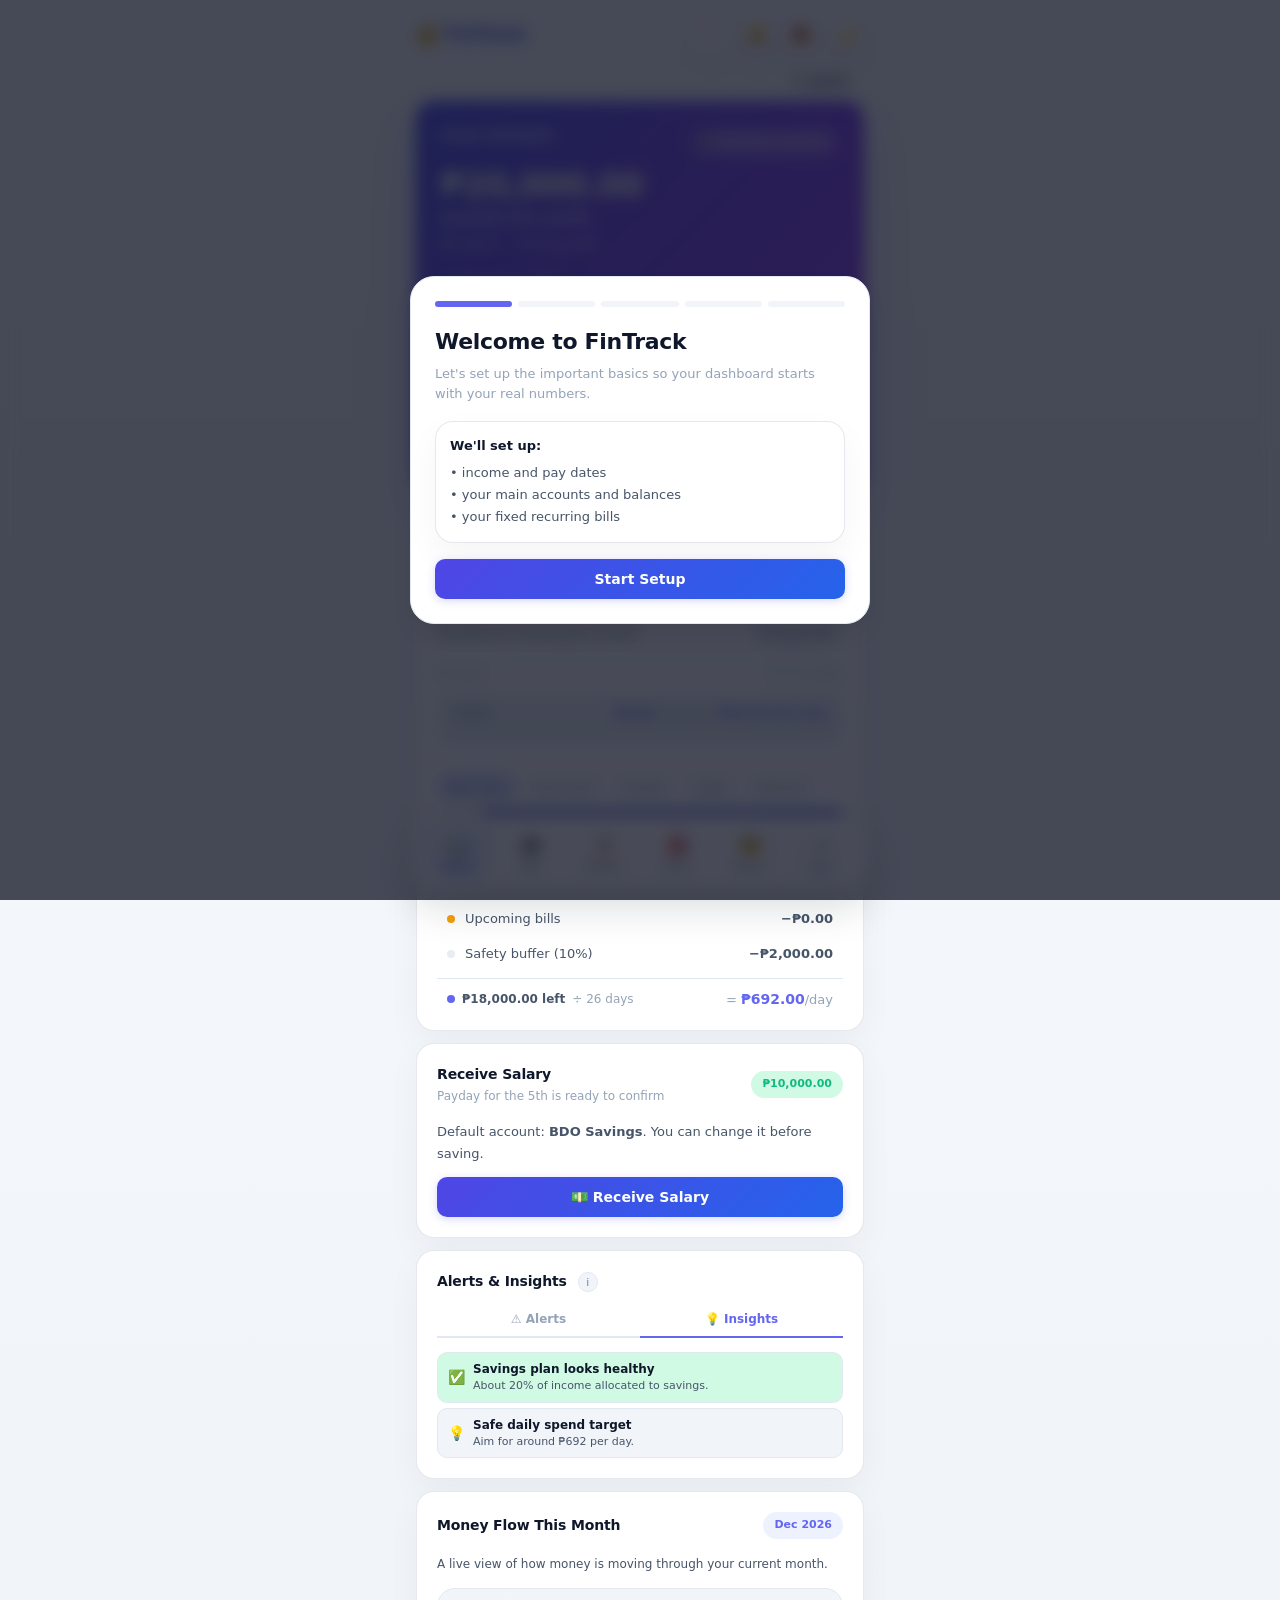
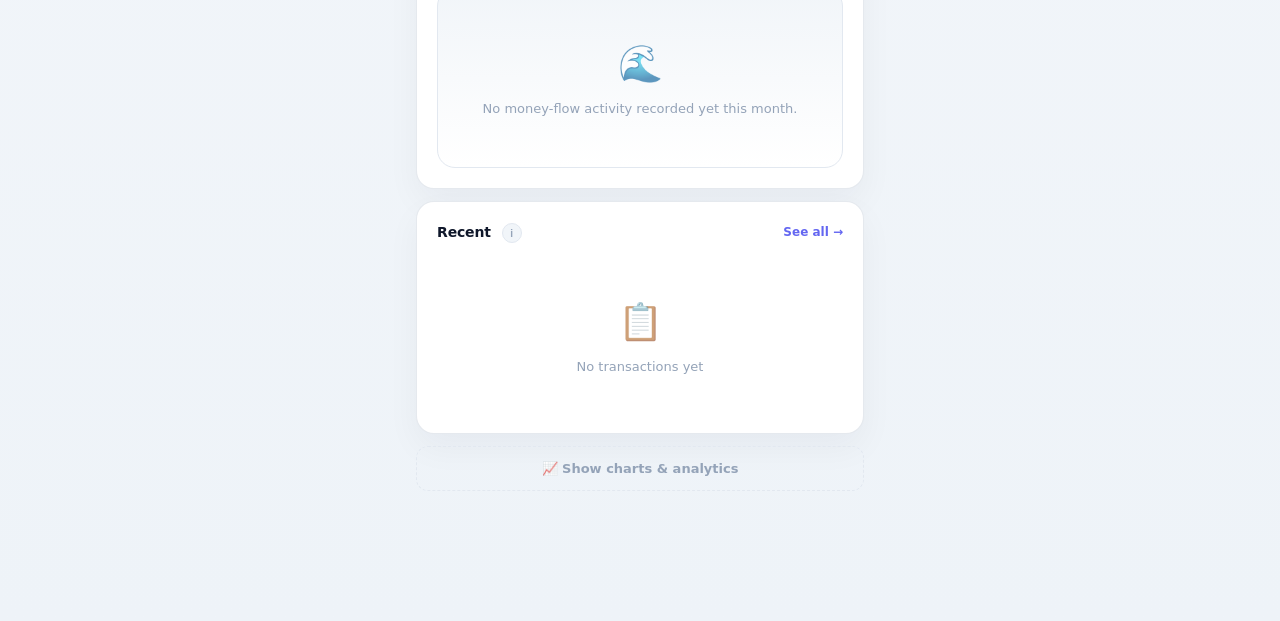
==== commit 6c0e2820: "patch" ====
--- a/index.html
+++ b/index.html
@@ -46,6 +46,7 @@
 
 <!-- DASHBOARD -->
 <div class="section active" id="sec-dashboard">
+  <div style="display:flex;justify-content:flex-end;margin-bottom:4px"><button class="btn btn-ghost btn-sm" onclick="openWidgetSettings()" title="Customize dashboard layout" style="font-size:12px">⚙ Layout</button></div>
   <div class="card greeting" id="greeting-card"></div>
 
   <!-- Cashflow timeline -->
@@ -62,6 +63,9 @@
   <!-- Salary receive prompt -->
   <div id="salary-prompt-card"></div>
 
+  <!-- Spend Forecast (only current month, only if projected overruns exist) -->
+  <div id="spend-forecast-card"></div>
+
   <!-- Upcoming bills (only if any unpaid) -->
   <div id="upcoming-bills-card"></div>
 
@@ -74,11 +78,17 @@
   <!-- Debt focus -->
   <div id="debt-focus-card"></div>
 
+  <!-- Installments mini (dashboard) -->
+  <div id="installments-card-mini"></div>
+
   <!-- Budget: only problem categories -->
   <div id="budget-attention-card"></div>
 
   <!-- Recent transactions -->
-  <div class="card"><div class="card-header"><span class="card-title">Recent <span class="tooltip-anchor"><button class="tooltip-dot" onclick="toggleTooltip(event,'tip-recent')">i</button><span class="tooltip-pop" id="tip-recent"><div class="tooltip-title"></div><div class="tooltip-body"></div></span></span></span><span style="font-size:12px;color:var(--accent);cursor:pointer;font-weight:600" onclick="showTab('history')">See all →</span></div><div id="recent-tx"></div></div>
+  <div class="card" id="recent-tx-card"><div class="card-header"><span class="card-title">Recent <span class="tooltip-anchor"><button class="tooltip-dot" onclick="toggleTooltip(event,'tip-recent')">i</button><span class="tooltip-pop" id="tip-recent"><div class="tooltip-title"></div><div class="tooltip-body"></div></span></span></span><span style="font-size:12px;color:var(--accent);cursor:pointer;font-weight:600" onclick="showTab('history')">See all →</span></div><div id="recent-tx"></div></div>
+
+  <!-- Widget settings panel (hidden by default) -->
+  <div id="widget-settings-panel" style="display:none"></div>
 
   <!-- Show More analytics -->
   <button class="show-more-btn" id="show-more-toggle" onclick="toggleShowMore()">📈 Show charts & analytics</button>
@@ -151,7 +161,7 @@
 <!-- ADD -->
 <div class="section" id="sec-add">
   <div class="card">
-    <div class="card-header"><span class="card-title">New Expense <span class="tooltip-anchor"><button class="tooltip-dot" onclick="toggleTooltip(event,'tip-add-expense')">i</button><span class="tooltip-pop" id="tip-add-expense"><div class="tooltip-title"></div><div class="tooltip-body"></div></span></span></span></div>
+    <div class="card-header"><span class="card-title">New Expense <span class="tooltip-anchor"><button class="tooltip-dot" onclick="toggleTooltip(event,'tip-add-expense')">i</button><span class="tooltip-pop" id="tip-add-expense"><div class="tooltip-title"></div><div class="tooltip-body"></div></span></span></span><button class="btn btn-ghost btn-sm" onclick="openSmsModal()" style="margin-left:auto">📱 Paste SMS</button></div>
     <div class="input-row">
       <div class="input-group" id="tour-target-amount"><label class="input-label">Amount (₱)</label><input type="number" class="input" id="f-amount" placeholder="0.00" oninput="updateAddPreviews()"></div>
       <div class="input-group" id="tour-target-date"><label class="input-label">Date</label><input type="date" class="input" id="f-date"></div>
@@ -174,6 +184,11 @@
       <div class="input-group" id="tour-target-note"><label class="input-label">Note (optional)</label><input type="text" class="input" id="f-note" placeholder="e.g. SM Supermarket"></div>
       <button class="btn btn-primary" id="tour-target-submit-expense" onclick="addEntry()">Add Expense</button>
     </div>
+    <div class="input-group" style="margin-top:4px">
+      <label class="input-label">Tags <span style="color:var(--text3);font-weight:400">(optional, comma-separated)</span></label>
+      <input type="text" class="input" id="f-tags" placeholder="e.g. work, reimbursable, travel" oninput="renderTagSuggestions()">
+      <div id="tag-suggestions" class="quick-actions" style="margin-top:6px;flex-wrap:wrap"></div>
+    </div>
   </div>
   <div class="card">
     <div class="card-header"><span class="card-title">Quick Add</span></div>
@@ -217,7 +232,11 @@
       <div class="card-title">History <span class="tooltip-anchor"><button class="tooltip-dot" onclick="toggleTooltip(event,'tip-history')">i</button><span class="tooltip-pop" id="tip-history"><div class="tooltip-title"></div><div class="tooltip-body"></div></span></span></div>
       <div class="history-topbar-sub" id="history-topbar-sub">Showing this month's activity. Open Search & Filters to refine the list.</div>
     </div>
-    <button class="btn btn-ghost btn-sm history-filter-toggle" id="history-filter-toggle" onclick="openHistoryDrawer()"><span>Search & Filters</span><span class="history-filter-toggle-count" id="history-filter-count" style="display:none">0</span></button>
+    <div style="display:flex;gap:4px;align-items:center">
+      <button class="btn btn-sm btn-ghost" id="hist-view-list" onclick="setHistoryViewMode('list')" title="List view" style="padding:4px 10px;font-size:12px">List</button>
+      <button class="btn btn-sm btn-ghost" id="hist-view-analytics" onclick="setHistoryViewMode('analytics')" title="Analytics view" style="padding:4px 10px;font-size:12px">Analytics</button>
+      <button class="btn btn-ghost btn-sm history-filter-toggle" id="history-filter-toggle" onclick="openHistoryDrawer()"><span>Filters</span><span class="history-filter-toggle-count" id="history-filter-count" style="display:none">0</span></button>
+    </div>
   </div>
   <div id="history-active-filters"></div>
   <div class="history-drawer-scrim" id="history-drawer-scrim" onclick="if(event.target===this)closeHistoryDrawer()"></div>
@@ -254,6 +273,11 @@
       <div class="input-group" style="margin:0"><label class="input-label">Min Amount (₱)</label><input type="number" class="input" id="hist-min" placeholder="0" oninput="render()"></div>
       <div class="input-group" style="margin:0"><label class="input-label">Max Amount (₱)</label><input type="number" class="input" id="hist-max" placeholder="Any" oninput="render()"></div>
     </div>
+    <div class="input-group" style="margin-bottom:12px" id="hist-tag-group">
+      <label class="input-label">Filter by Tag <span id="hist-tag-active-label" style="color:var(--accent);font-weight:700"></span></label>
+      <input type="hidden" id="hist-tag">
+      <div id="hist-tag-chips" class="quick-actions" style="flex-wrap:wrap"></div>
+    </div>
     <div style="display:flex;gap:8px;flex-wrap:wrap">
       <button class="btn btn-ghost btn-sm" onclick="saveHistoryPreset()">Save Preset</button>
       <button class="btn btn-ghost btn-sm" onclick="resetHistoryFilters()">Reset Filters</button>
@@ -264,12 +288,14 @@
   <div id="history-summary"></div>
   <div id="history-bulk"></div>
   <div id="history-content"></div>
+  <div id="history-analytics" style="display:none"></div>
   <div class="card" style="margin-top:12px"><div class="card-header"><span class="card-title">Income History</span></div><div id="income-history"></div></div>
 </div>
 
 <!-- GOALS -->
 <div class="section" id="sec-goals">
   <div class="card"><div class="card-header"><span class="card-title">Financial Health <span class="tooltip-anchor"><button class="tooltip-dot" onclick="toggleTooltip(event,'tip-goals')">i</button><span class="tooltip-pop" id="tip-goals"><div class="tooltip-title"></div><div class="tooltip-body"></div></span></span></span></div><div id="health-score"></div></div>
+  <div id="goals-timeline-card"></div>
   <div class="card">
     <div class="card-header"><span class="card-title">Savings Goals</span><button class="btn btn-sm btn-ghost" onclick="openModal('modal-add-goal')">+ Add</button></div>
     <div id="goals-list"></div>
@@ -279,10 +305,15 @@
     <div id="wishlist"></div>
   </div>
   <div class="card"><div class="card-header"><span class="card-title">Emergency Fund Calculator</span></div><div id="ef-calc"></div></div>
+  <div class="card">
+    <div class="card-header"><span class="card-title">🤝 People Owe Me</span><button class="btn btn-sm btn-ghost" onclick="openAddSplitModal()">+ Add Split</button></div>
+    <div id="splits-card"></div>
+  </div>
 </div>
 
 <!-- DEBTS -->
 <div class="section" id="sec-debts">
+  <div id="installments-card"></div>
   <div class="card">
     <div class="card-header"><span class="card-title">Debt Tracker</span><button class="btn btn-sm btn-ghost" onclick="openModal('modal-add-debt')">+ Add</button></div>
     <div id="debt-summary"></div>
@@ -725,5 +756,85 @@
 <script src="js/state/store.js"></script>
 <script src="js/state/persistence.js"></script>
 <script src="js/app.js"></script>
+
+<!-- SMS Auto-Fill Modal -->
+<div class="modal-overlay" id="modal-sms" onclick="if(event.target===this)closeModal('modal-sms')">
+  <div class="modal">
+    <div class="modal-handle"></div>
+    <h3>📱 Paste Bank SMS</h3>
+    <p style="font-size:12px;color:var(--text3);margin:0 0 12px">Supports GCash, BDO, BPI, Maya. Paste the full SMS message below.</p>
+    <div class="input-group"><label class="input-label">SMS Message</label>
+      <textarea class="input" id="sms-text" rows="5" placeholder="e.g. You sent Php 150.00 to Jollibee SM North on 04/29/2026..."></textarea></div>
+    <button class="btn btn-primary" onclick="parseSmsInput()" style="width:100%">Parse SMS</button>
+    <div id="sms-result" style="margin-top:12px"></div>
+    <div class="modal-actions" style="margin-top:8px">
+      <button class="btn btn-ghost" onclick="closeModal('modal-sms')">Cancel</button>
+      <button class="btn btn-success" id="sms-apply-btn" onclick="applySmsToForm()" style="display:none">Apply to Form</button>
+    </div>
+  </div>
+</div>
+
+<!-- Add Installment Modal -->
+<div class="modal-overlay" id="modal-add-installment" onclick="if(event.target===this)closeModal('modal-add-installment')">
+  <div class="modal">
+    <div class="modal-handle"></div>
+    <h3>💳 Add Installment</h3>
+    <div class="input-group"><label class="input-label">Description</label>
+      <input type="text" class="input" id="inst-name" placeholder="e.g. iPhone 16 — 0% CC 12 months"></div>
+    <div class="input-row">
+      <div class="input-group" style="margin:0"><label class="input-label">Total Amount (₱)</label>
+        <input type="number" class="input" id="inst-total" placeholder="0" oninput="updateInstallmentPreview()"></div>
+      <div class="input-group" style="margin:0"><label class="input-label">Months</label>
+        <input type="number" class="input" id="inst-months" placeholder="12" min="2" oninput="updateInstallmentPreview()"></div>
+    </div>
+    <div id="inst-preview" style="font-size:13px;color:var(--accent);font-weight:700;margin:4px 0 8px"></div>
+    <div class="input-row">
+      <div class="input-group" style="margin:0"><label class="input-label">Start Month</label>
+        <input type="month" class="input" id="inst-start"></div>
+      <div class="input-group" style="margin:0"><label class="input-label">Account</label>
+        <select class="input" id="inst-account"></select></div>
+    </div>
+    <div class="input-group"><label class="input-label">Category</label>
+      <select class="input" id="inst-cat"></select></div>
+    <div class="modal-actions">
+      <button class="btn btn-ghost" onclick="closeModal('modal-add-installment')">Cancel</button>
+      <button class="btn btn-primary" onclick="addInstallment()">Add Installment</button>
+    </div>
+  </div>
+</div>
+
+<!-- Add Bill Split Modal -->
+<div class="modal-overlay" id="modal-add-split" onclick="if(event.target===this)closeModal('modal-add-split')">
+  <div class="modal">
+    <div class="modal-handle"></div>
+    <h3>🤝 Split Expense</h3>
+    <div class="input-group"><label class="input-label">Description</label>
+      <input type="text" class="input" id="sp-desc" placeholder="e.g. Team dinner at Vikings"></div>
+    <div class="input-row">
+      <div class="input-group" style="margin:0"><label class="input-label">Total Bill (₱)</label>
+        <input type="number" class="input" id="sp-total" placeholder="0" oninput="updateSplitPreview()"></div>
+      <div class="input-group" style="margin:0"><label class="input-label">My Share (₱)</label>
+        <input type="number" class="input" id="sp-my-share" placeholder="0" oninput="updateSplitPreview()"></div>
+    </div>
+    <div id="sp-preview" style="font-size:13px;font-weight:700;color:var(--green);margin:4px 0 8px"></div>
+    <div class="input-row">
+      <div class="input-group" style="margin:0"><label class="input-label">Split With</label>
+        <input type="text" class="input" id="sp-with" placeholder="Name"></div>
+      <div class="input-group" style="margin:0"><label class="input-label">Date</label>
+        <input type="date" class="input" id="sp-date"></div>
+    </div>
+    <div style="display:flex;align-items:center;gap:10px;margin:10px 0">
+      <input type="checkbox" id="sp-log-expense" checked onchange="toggleSplitAccountWrap()">
+      <label for="sp-log-expense" style="font-size:13px;cursor:pointer">Also log my share as an expense</label>
+    </div>
+    <div class="input-group" id="sp-account-wrap"><label class="input-label">Account</label>
+      <select class="input" id="sp-account"></select></div>
+    <div class="modal-actions">
+      <button class="btn btn-ghost" onclick="closeModal('modal-add-split')">Cancel</button>
+      <button class="btn btn-primary" onclick="addSplit()">Save Split</button>
+    </div>
+  </div>
+</div>
+
 </body>
 </html>
--- a/css/features.css
+++ b/css/features.css
@@ -259,3 +259,27 @@
 .cat-sort-item{display:flex;flex-direction:column;gap:6px;padding:12px 0;border-bottom:1px solid var(--border)}
 .cat-sort-item:last-child{border-bottom:none}
 .cat-sort-name{font-size:13px;font-weight:700;display:flex;align-items:center;gap:6px}
+
+/* ── Transaction Tags ── */
+.tx-tags{display:flex;gap:4px;flex-wrap:wrap;margin-top:4px}
+.tag-pill{font-size:10px;font-weight:700;padding:2px 7px;border-radius:999px;background:var(--accent-soft);color:var(--accent);line-height:1.5;cursor:pointer;-webkit-tap-highlight-color:transparent;transition:opacity .15s}
+.tag-pill:hover{opacity:.75}
+
+/* ── Spend Forecast ── */
+.focus-tag.risk{background:var(--red-soft,#fee2e2);color:var(--red)}
+
+/* ── Budget Rollover ── */
+.rollover-badge{font-size:10px;font-weight:700;color:var(--blue,#3b82f6);background:var(--blue-soft,#eff6ff);padding:2px 6px;border-radius:999px;margin-left:5px;vertical-align:middle}
+
+/* ── Installment Tracker ── */
+.installment-item{padding:10px 0;border-bottom:1px solid var(--border)}
+.installment-item:last-child{border-bottom:none}
+.installment-head{display:flex;justify-content:space-between;align-items:flex-start;gap:8px}
+.installment-name{font-size:13px;font-weight:700}
+.installment-meta{font-size:11px;color:var(--text3);margin-top:2px}
+.installment-paid-badge{font-size:11px;font-weight:700;color:var(--green);background:var(--green-soft);padding:3px 8px;border-radius:999px;white-space:nowrap;flex-shrink:0}
+.installment-progress{height:4px;background:var(--border);border-radius:2px;margin-top:8px;overflow:hidden}
+.installment-bar{height:100%;background:var(--accent);border-radius:2px;transition:width .4s}
+
+/* ── Bill Split ── */
+.split-settled{opacity:.5}
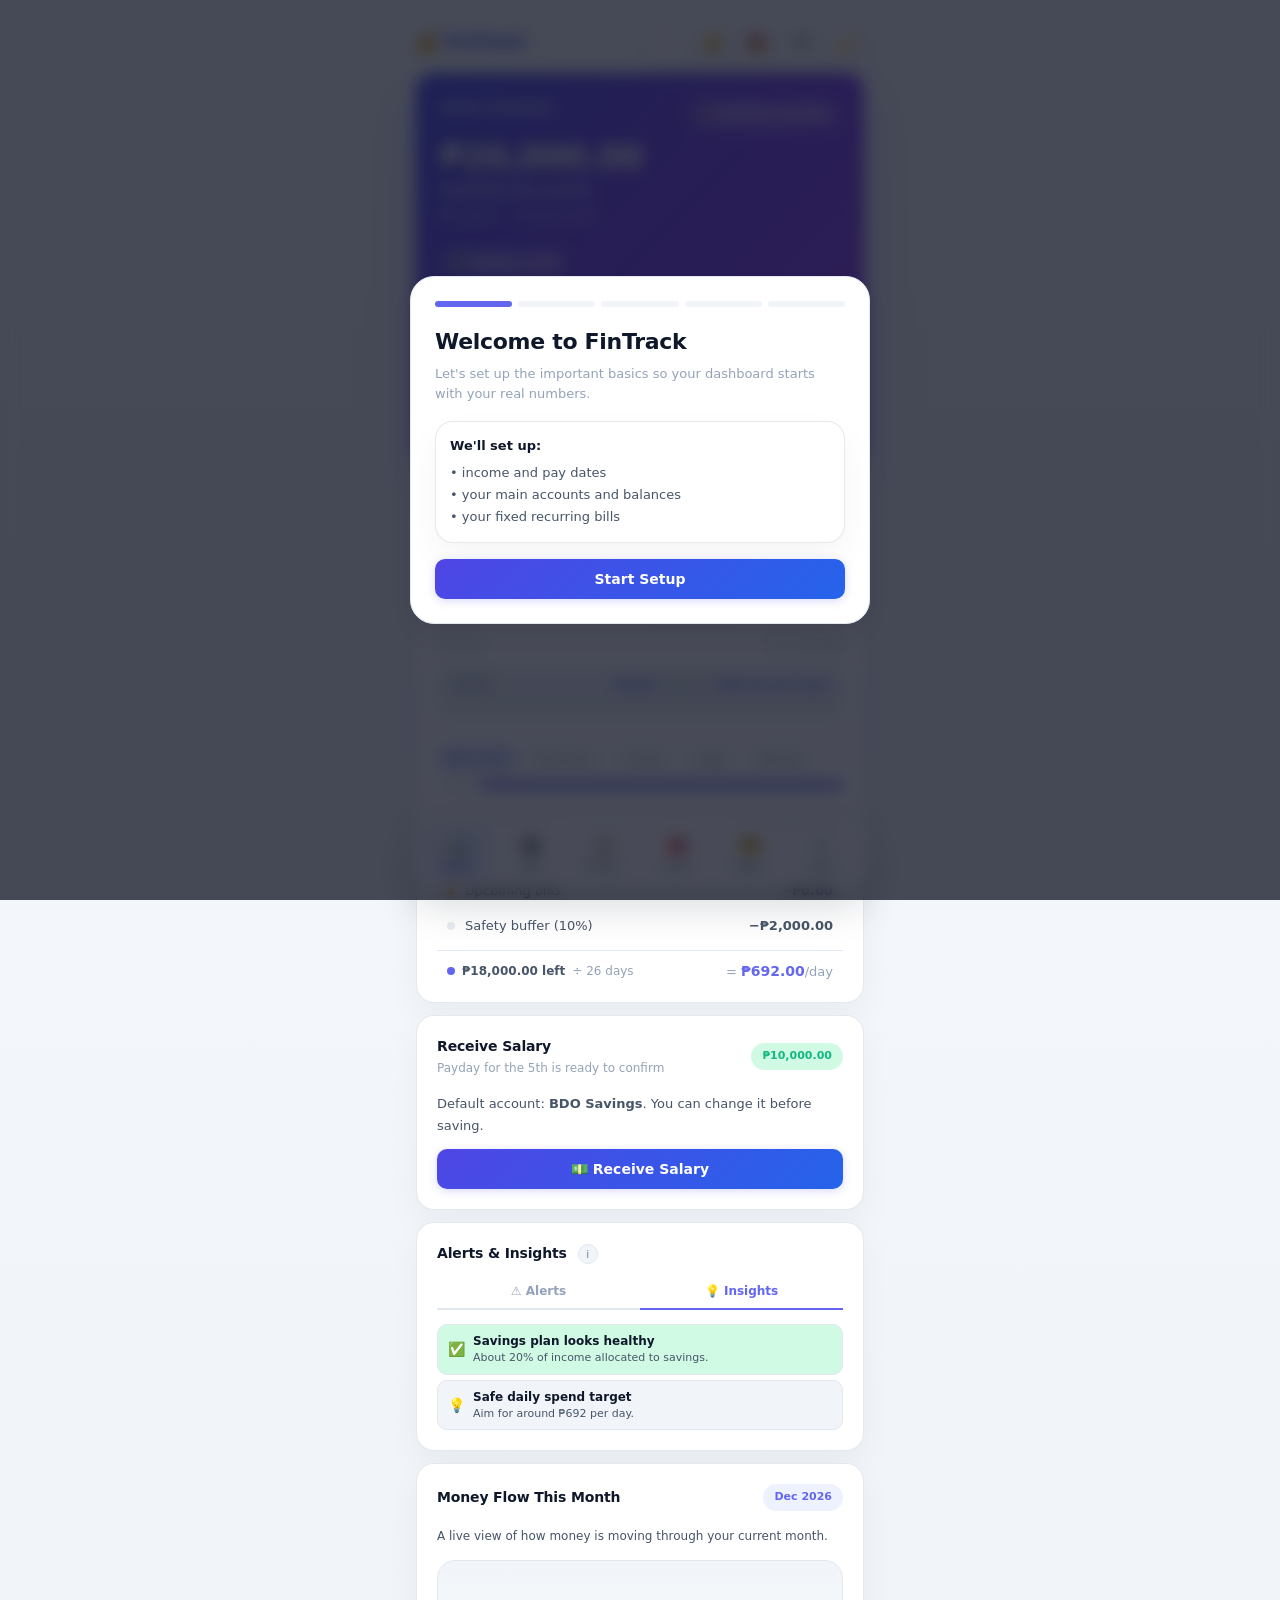
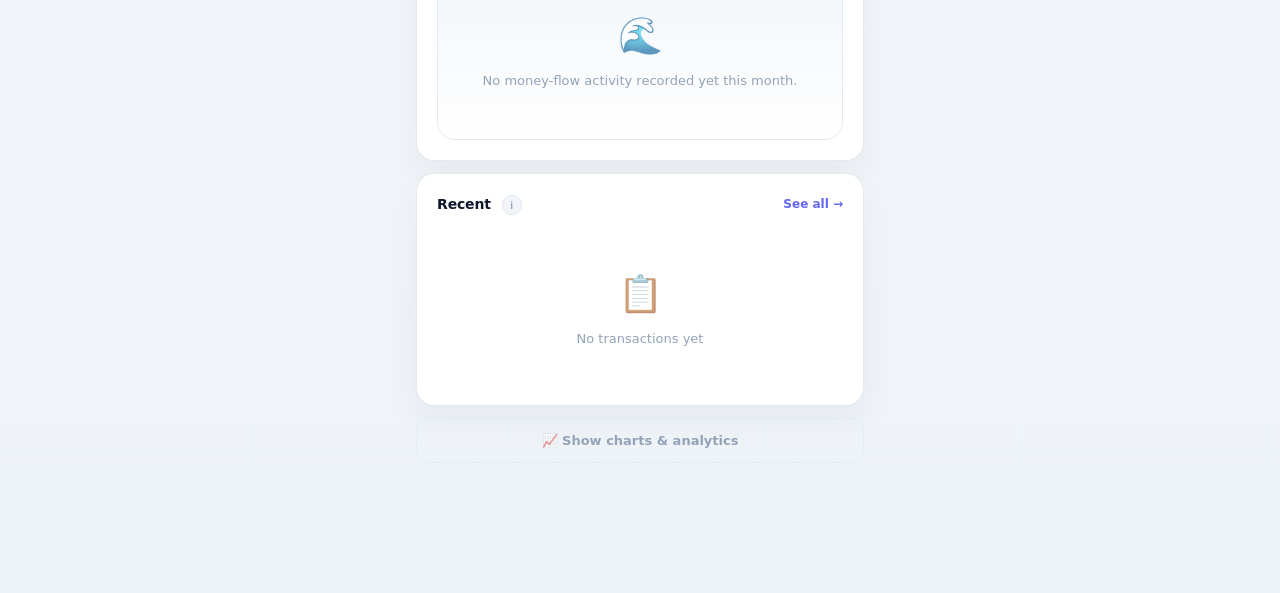
==== commit 4dec83b5: "patch" ====
--- a/index.html
+++ b/index.html
@@ -40,13 +40,16 @@
       </div>
     </div>
     <button class="icon-btn" onclick="exportCSV()" title="Export CSV">📥</button>
+    <button class="icon-btn" id="layout-toggle-btn" onclick="openWidgetSettings()" title="Customize dashboard layout">⚙</button>
     <button class="icon-btn" id="dark-toggle" onclick="toggleDark()" title="Toggle theme">🌙</button>
   </div>
 </div>
+
+<!-- Widget settings floating popup -->
+<div id="widget-settings-panel" style="display:none"></div>
 
 <!-- DASHBOARD -->
 <div class="section active" id="sec-dashboard">
-  <div style="display:flex;justify-content:flex-end;margin-bottom:4px"><button class="btn btn-ghost btn-sm" onclick="openWidgetSettings()" title="Customize dashboard layout" style="font-size:12px">⚙ Layout</button></div>
   <div class="card greeting" id="greeting-card"></div>
 
   <!-- Cashflow timeline -->
@@ -86,9 +89,6 @@
 
   <!-- Recent transactions -->
   <div class="card" id="recent-tx-card"><div class="card-header"><span class="card-title">Recent <span class="tooltip-anchor"><button class="tooltip-dot" onclick="toggleTooltip(event,'tip-recent')">i</button><span class="tooltip-pop" id="tip-recent"><div class="tooltip-title"></div><div class="tooltip-body"></div></span></span></span><span style="font-size:12px;color:var(--accent);cursor:pointer;font-weight:600" onclick="showTab('history')">See all →</span></div><div id="recent-tx"></div></div>
-
-  <!-- Widget settings panel (hidden by default) -->
-  <div id="widget-settings-panel" style="display:none"></div>
 
   <!-- Show More analytics -->
   <button class="show-more-btn" id="show-more-toggle" onclick="toggleShowMore()">📈 Show charts & analytics</button>
@@ -232,7 +232,7 @@
       <div class="card-title">History <span class="tooltip-anchor"><button class="tooltip-dot" onclick="toggleTooltip(event,'tip-history')">i</button><span class="tooltip-pop" id="tip-history"><div class="tooltip-title"></div><div class="tooltip-body"></div></span></span></div>
       <div class="history-topbar-sub" id="history-topbar-sub">Showing this month's activity. Open Search & Filters to refine the list.</div>
     </div>
-    <div style="display:flex;gap:4px;align-items:center">
+    <div class="history-topbar-actions">
       <button class="btn btn-sm btn-ghost" id="hist-view-list" onclick="setHistoryViewMode('list')" title="List view" style="padding:4px 10px;font-size:12px">List</button>
       <button class="btn btn-sm btn-ghost" id="hist-view-analytics" onclick="setHistoryViewMode('analytics')" title="Analytics view" style="padding:4px 10px;font-size:12px">Analytics</button>
       <button class="btn btn-ghost btn-sm history-filter-toggle" id="history-filter-toggle" onclick="openHistoryDrawer()"><span>Filters</span><span class="history-filter-toggle-count" id="history-filter-count" style="display:none">0</span></button>
@@ -324,6 +324,7 @@
 <!-- MORE -->
 <div class="section" id="sec-more"><div id="tour-target-more-root"></div>
   <div class="card" id="tour-target-networth-card"><div class="card-header"><span class="card-title">Net Worth <span class="tooltip-anchor"><button class="tooltip-dot" onclick="toggleTooltip(event,'tip-more')">i</button><span class="tooltip-pop" id="tip-more"><div class="tooltip-title"></div><div class="tooltip-body"></div></span></span></span><div style="display:flex;gap:6px;align-items:center"><button class="btn btn-sm btn-ghost nw-view-toggle" id="nw-view-toggle-btn" onclick="toggleNwView()" title="Toggle view"></button><button class="btn btn-sm btn-ghost" onclick="openTransferModal()">Transfer</button><button class="btn btn-sm btn-ghost" id="tour-target-networth-add" onclick="openNetWorthAdd()">+ Add</button></div></div>
+    <div id="nw-overview"></div>
     <div id="nw-inputs"></div>
     <button class="btn btn-primary btn-sm nw-save-btn" id="tour-target-networth-save" onclick="saveNetWorth()">Save Balances</button>
     <div id="nw-total"></div>
@@ -755,6 +756,7 @@
 <script src="js/data/defaults.js"></script>
 <script src="js/state/store.js"></script>
 <script src="js/state/persistence.js"></script>
+<script src="js/features.js"></script>
 <script src="js/app.js"></script>
 
 <!-- SMS Auto-Fill Modal -->
--- a/css/components.css
+++ b/css/components.css
@@ -1155,6 +1155,82 @@
   .budget-stepper{justify-content:flex-end}
 }
 
+/* ── Budget swimlanes (Revamp 14) ── */
+.budget-swimlanes{display:grid;gap:10px}
+.budget-swimlane{border:1px solid var(--border);border-radius:18px;overflow:hidden;background:var(--surface)}
+.budget-swim-head{width:100%;display:flex;justify-content:space-between;align-items:center;padding:13px 16px;background:transparent;border:none;cursor:pointer;gap:10px;-webkit-tap-highlight-color:transparent;text-align:left}
+.budget-swim-head:active{background:var(--surface2)}
+.budget-swim-head-left{display:flex;align-items:center;gap:8px}
+.budget-swim-name{font-size:14px;font-weight:800;color:var(--text1)}
+.budget-swim-count{font-size:10px;font-weight:700;color:var(--text3);background:var(--surface2);border-radius:999px;padding:2px 7px}
+.budget-swim-head-right{display:flex;align-items:center;gap:10px;flex-shrink:0}
+.budget-swim-amounts{display:flex;align-items:baseline}
+.budget-swim-group-bar-wrap{height:3px;background:var(--border)}
+.budget-swim-group-bar{height:100%;border-radius:0;transition:width .4s ease}
+.budget-swim-body{border-top:1px solid var(--border)}
+/* rows */
+.budget-swim-row{display:flex;align-items:center;gap:12px;padding:12px 16px;border-bottom:1px solid var(--border)}
+.budget-swim-row:last-child{border-bottom:none}
+.budget-swim-row-left{display:flex;align-items:center;gap:10px;flex:1;min-width:0}
+.budget-swim-icon{width:34px;height:34px;border-radius:10px;background:var(--surface2);display:flex;align-items:center;justify-content:center;font-size:17px;flex-shrink:0}
+.budget-swim-row-info{flex:1;min-width:0}
+.budget-swim-row-name{font-size:12px;font-weight:700;color:var(--text1);white-space:nowrap;overflow:hidden;text-overflow:ellipsis;margin-bottom:5px;display:flex;align-items:center;gap:0}
+.budget-swim-bar-wrap{height:4px;border-radius:999px;background:var(--border);overflow:hidden;margin-bottom:5px}
+.budget-swim-bar{height:100%;border-radius:999px;transition:width .3s ease;min-width:3px}
+.budget-swim-row-meta{display:flex;align-items:center;gap:6px;font-size:10px;color:var(--text3)}
+.budget-swim-chip{padding:2px 7px;border-radius:999px;font-size:9px;font-weight:700;border:1px solid transparent}
+.budget-swim-chip.good{background:rgba(16,185,129,.08);color:var(--green);border-color:rgba(16,185,129,.14)}
+.budget-swim-chip.risk{background:rgba(239,68,68,.08);color:var(--red);border-color:rgba(239,68,68,.14)}
+/* stepper */
+.budget-swim-stepper{display:flex;align-items:center;background:var(--surface2);border-radius:999px;padding:3px;flex-shrink:0;gap:0}
+.bstepper-btn{width:32px;height:32px;border:none;background:transparent;color:var(--accent);font-size:18px;font-weight:700;cursor:pointer;border-radius:999px;display:flex;align-items:center;justify-content:center;transition:var(--transition);line-height:1;padding:0}
+.bstepper-btn:active{background:var(--accent-soft)}
+.bstepper-val{font-size:11px;font-weight:800;color:var(--text1);min-width:68px;text-align:center;cursor:pointer;padding:0 2px}
+.bstepper-val:hover{color:var(--accent)}
+.bstepper-edit{width:76px;text-align:center;font-size:12px;font-weight:800;border:1.5px solid var(--accent);border-radius:8px;padding:4px 6px;background:var(--surface);color:var(--text);outline:none;font-family:inherit}
+@media(max-width:400px){
+  .budget-swim-row{padding:10px 12px;gap:8px}
+  .budget-swim-icon{width:30px;height:30px;font-size:15px}
+  .bstepper-val{min-width:58px;font-size:10px}
+  .bstepper-btn{width:28px;height:28px;font-size:16px}
+}
+
+/* ── Recurring manager (Revamp 15) ── */
+.rec-manager{display:grid;gap:0}
+/* calendar strip */
+.rec-cal-strip{display:flex;gap:6px;overflow-x:auto;padding:4px 0 10px;-webkit-overflow-scrolling:touch;scrollbar-width:none}
+.rec-cal-strip::-webkit-scrollbar{display:none}
+.rec-cal-day{display:flex;flex-direction:column;align-items:center;gap:2px;min-width:38px;padding:7px 4px 6px;border-radius:12px;cursor:default;flex-shrink:0;background:transparent;transition:background .15s}
+.rec-cal-today{background:var(--accent-soft);border:1.5px solid var(--accent)}
+.rec-cal-dow{font-size:9px;font-weight:700;color:var(--text3);text-transform:uppercase;letter-spacing:.3px}
+.rec-cal-num{font-size:14px;font-weight:800;color:var(--text1);line-height:1}
+.rec-cal-today .rec-cal-dow,.rec-cal-today .rec-cal-num{color:var(--accent)}
+.rec-cal-dots{display:flex;gap:3px;height:7px;align-items:center;justify-content:center;margin-top:1px}
+.rec-dot{width:6px;height:6px;border-radius:999px;flex-shrink:0}
+/* sections */
+.rec-section{padding:12px 0;border-top:1px solid var(--border)}
+.rec-section:first-child{border-top:none;padding-top:0}
+.rec-section-label{font-size:10px;font-weight:800;color:var(--text3);text-transform:uppercase;letter-spacing:.5px;margin-bottom:10px}
+/* rows */
+.rec-row{display:flex;align-items:center;justify-content:space-between;gap:10px;padding:9px 0;border-bottom:1px solid var(--border)}
+.rec-row:last-child{border-bottom:none}
+.rec-row-left{display:flex;align-items:center;gap:10px;min-width:0;flex:1}
+.rec-row-icon{font-size:20px;width:34px;height:34px;background:var(--surface2);border-radius:10px;display:flex;align-items:center;justify-content:center;flex-shrink:0}
+.rec-row-name{font-size:13px;font-weight:700;color:var(--text1);white-space:nowrap;overflow:hidden;text-overflow:ellipsis}
+.rec-row-meta{font-size:11px;color:var(--text3);margin-top:2px}
+.rec-row-right{display:flex;align-items:center;gap:6px;flex-shrink:0}
+.rec-chip{font-size:10px;font-weight:700;padding:3px 8px;border-radius:999px;white-space:nowrap}
+.rec-pay-btn{width:auto;padding:5px 12px;font-size:12px}
+/* pay schedule */
+.rec-pay-grid{display:grid;grid-template-columns:repeat(auto-fit,minmax(120px,1fr));gap:8px;margin-bottom:6px}
+.rec-pay-card{background:var(--surface2);border-radius:14px;padding:12px;display:flex;flex-direction:column;align-items:center;gap:4px;text-align:center}
+.rec-pay-pill{color:#fff;font-size:11px;font-weight:800;padding:4px 12px;border-radius:999px;letter-spacing:.02em}
+.rec-pay-acc{font-size:11px;color:var(--text3);font-weight:600;margin-top:2px}
+.rec-pay-input{width:90px;text-align:center;font-size:14px;font-weight:800;border:1.5px solid var(--border);border-radius:10px;padding:5px 8px;background:var(--surface);color:var(--text);outline:none;font-family:inherit;transition:border-color .15s}
+.rec-pay-input:focus{border-color:var(--accent)}
+.rec-pay-pct{font-size:12px;font-weight:800}
+.rec-pay-diff{font-size:11px;font-weight:600;padding:4px 0}
+
 /* ── NW account type toggle ── */
 .nw-modal-sheet{padding-top:22px}
 .nw-modal-head{display:flex;align-items:flex-start;justify-content:space-between;gap:12px;margin-bottom:12px}
@@ -1265,6 +1341,21 @@
   .nw-modal-preview-balance{font-size:27px}
 }
 
+/* NW Overview Hero */
+.nw-hero-row{display:flex;align-items:center;justify-content:space-between;gap:16px;margin-bottom:12px;}
+.nw-hero-left{flex:1;min-width:0;}
+.nw-hero-label{font-size:11px;font-weight:700;letter-spacing:.06em;text-transform:uppercase;color:var(--text3);margin-bottom:4px;}
+.nw-hero-amount{font-size:30px;font-weight:900;letter-spacing:-.03em;line-height:1;}
+.nw-hero-sub{display:flex;gap:8px;margin-top:8px;flex-wrap:wrap;}
+.nw-pill{font-size:11px;font-weight:700;padding:3px 10px;border-radius:20px;}
+.nw-pill-asset{background:rgba(34,197,94,.12);color:#16a34a;}
+.dark .nw-pill-asset{color:#4ade80;}
+.nw-pill-liab{background:rgba(239,68,68,.12);color:#dc2626;}
+.dark .nw-pill-liab{color:#f87171;}
+.nw-donut{flex-shrink:0;}
+.nw-chart-wrap{margin-top:4px;margin-bottom:4px;}
+.nw-chart-labels{display:flex;justify-content:space-between;font-size:10px;color:var(--text3);margin-top:2px;}
+
 /* ── Tab buttons ── */
 .tab-btn { padding: 10px 0; }
 
--- a/css/responsive.css
+++ b/css/responsive.css
@@ -198,3 +198,96 @@
   .bottom-nav{width:calc(100% - 16px);bottom:8px}
   .nav-item{font-size:9px;min-height:50px}
 }
+
+/* ── Widget settings floating popup ── */
+#widget-settings-panel{
+  position:fixed;
+  z-index:500;
+  width:288px;
+  border-radius:var(--radius);
+  box-shadow:0 20px 48px rgba(15,23,42,.18),0 4px 12px rgba(15,23,42,.1);
+  background:var(--surface);
+  border:1px solid var(--border);
+  animation:popup-in .15s ease;
+}
+.dark #widget-settings-panel{
+  box-shadow:0 20px 48px rgba(0,0,0,.36),0 4px 12px rgba(0,0,0,.2);
+}
+@keyframes popup-in{
+  from{opacity:0;transform:translateY(-6px) scale(.97)}
+  to{opacity:1;transform:translateY(0) scale(1)}
+}
+.widget-popup{
+  border-radius:var(--radius);
+  overflow:hidden;
+}
+.widget-popup-head{
+  display:flex;
+  align-items:center;
+  justify-content:space-between;
+  padding:14px 16px 10px;
+  border-bottom:1px solid var(--border);
+}
+#layout-toggle-btn.active,
+#layout-toggle-btn[aria-expanded="true"]{
+  background:var(--accent-soft);
+  color:var(--accent);
+}
+
+/* ── iPhone safe areas & iOS fixes ── */
+
+/* Notch / Dynamic Island: push topbar content below status bar */
+@supports (padding-top: env(safe-area-inset-top)){
+  .topbar{
+    padding-top:calc(14px + env(safe-area-inset-top));
+  }
+  .app{
+    padding-top:calc(8px + env(safe-area-inset-top));
+  }
+}
+
+/* Home indicator: lift bottom-nav above the gesture bar */
+@supports (bottom: env(safe-area-inset-bottom)){
+  .bottom-nav{
+    bottom:calc(12px + env(safe-area-inset-bottom));
+  }
+  .app{
+    padding-bottom:calc(118px + env(safe-area-inset-bottom));
+  }
+  /* Give modals room for the home indicator */
+  .modal-content{
+    padding-bottom:calc(20px + env(safe-area-inset-bottom));
+  }
+}
+
+/* iOS input zoom prevention — iOS Safari zooms in when focused input font-size < 16px */
+@supports (-webkit-touch-callout: none){
+  .input,
+  input.input,
+  select.input,
+  textarea.input{
+    font-size:16px;
+  }
+  /* Re-apply compact overrides at 16px so they still feel tight */
+  #sec-add .input{font-size:16px}
+}
+
+/* History view toggle buttons: stretch to full row on small screens */
+@media(max-width:540px){
+  .history-topbar-actions{
+    display:flex;
+    gap:4px;
+    width:100%;
+  }
+  .history-topbar-actions .btn{
+    flex:1;
+    justify-content:center;
+  }
+}
+
+/* Goals SVG timeline: ensure it never overflows on SE (375px) */
+@media(max-width:390px){
+  .goals-timeline-wrap svg{
+    height:auto;
+  }
+}
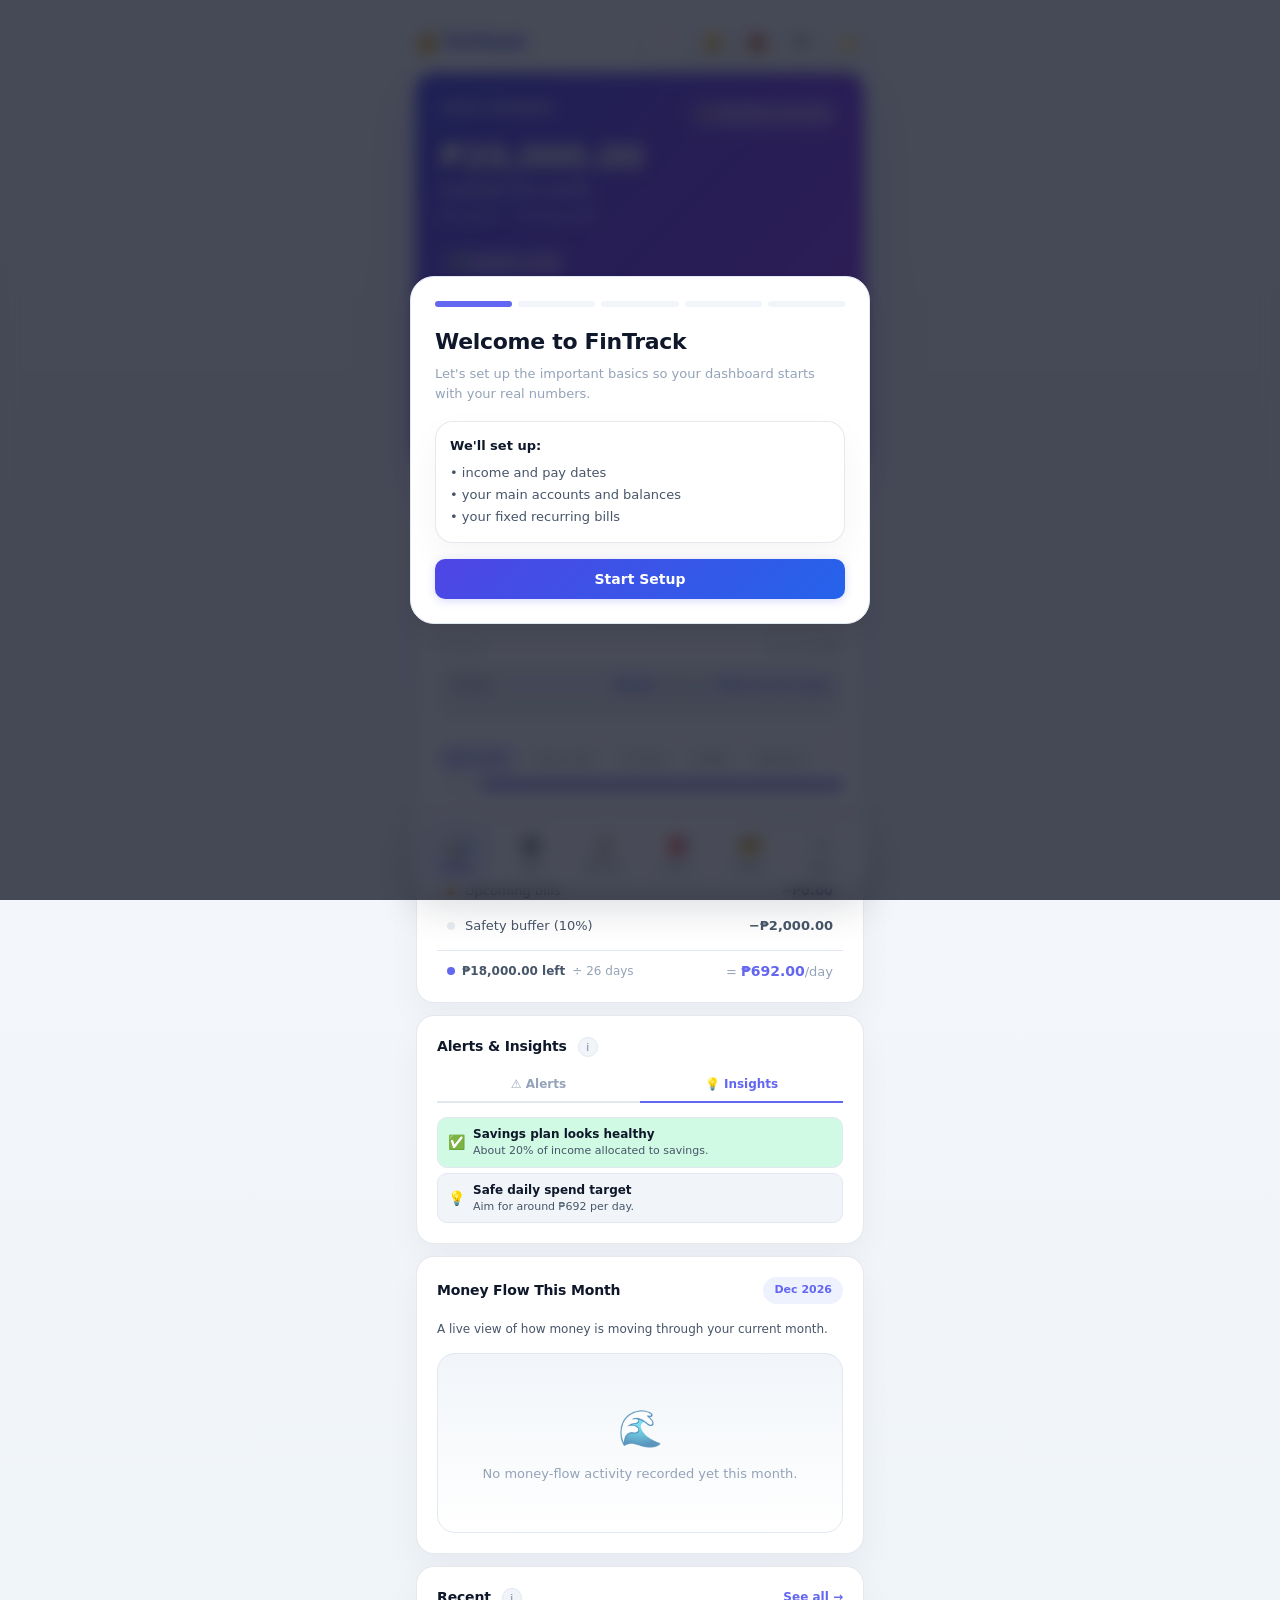
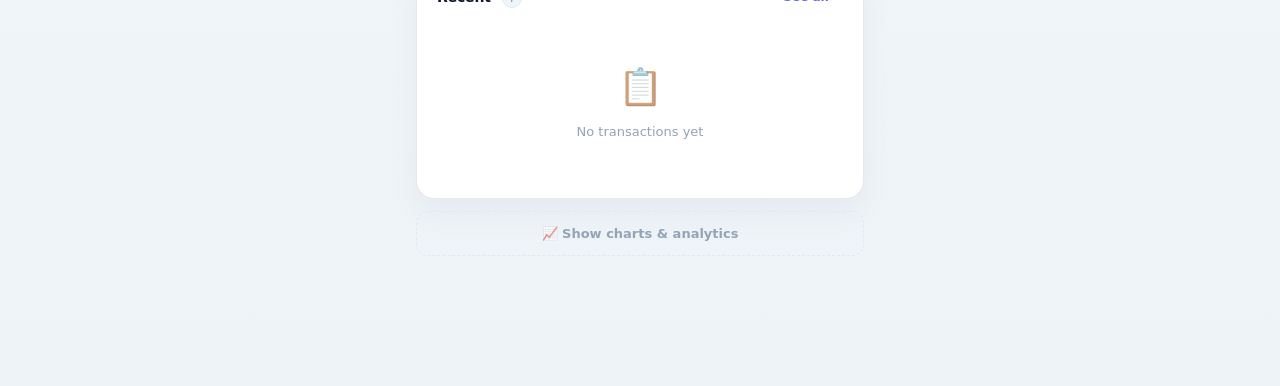
==== commit 815cf19f: "patch" ====
--- a/index.html
+++ b/index.html
@@ -336,6 +336,7 @@
     <div id="year-chart" style="margin-top:14px"></div>
     <div id="year-top" style="margin-top:14px"></div>
   </div>
+  <div class="card"><div class="card-header"><span class="card-title">Monthly Report</span></div><div id="monthly-report-wrap"></div></div>
   <div class="card"><div class="card-header"><span class="card-title">Financial Journal</span><button class="btn btn-sm btn-ghost" onclick="openModal('modal-add-journal')">+ Add</button></div><div id="journal-list"></div></div>
   <div class="card"><div class="card-header"><span class="card-title">50/30/20 Rule</span></div><div id="rule-content"></div></div>
   <div class="card">
--- a/css/layout.css
+++ b/css/layout.css
@@ -222,14 +222,15 @@
 .mini-item{display:flex;align-items:center;justify-content:space-between;gap:8px;padding:10px 12px;border:1px solid var(--border);border-radius:12px;background:var(--surface2)}
 
 
-@media(max-width:480px){
+@media(max-width:640px){
   .notif-panel{
     position:fixed;
-    top:72px;
-    left:12px;
-    right:12px;
-    width:auto;
-    max-width:none;
+    top:64px;
+    left:50%;
+    right:auto;
+    transform:translateX(-50%);
+    width:calc(100vw - 32px);
+    max-width:400px;
     max-height:min(70vh,520px);
     overflow-y:auto;
     z-index:300;
@@ -279,7 +280,7 @@
   .card-header{margin-bottom:12px}
   .card-title{font-size:13px}
   .card-badge{font-size:10px;padding:3px 8px}
-  .notif-panel{top:52px;left:10px;right:10px;border-radius:16px}
+  .notif-panel{top:56px;border-radius:16px}
   .notif-item{padding:8px 10px}
   .show-more-btn{padding:10px;font-size:12px}
   .modal{padding:18px}
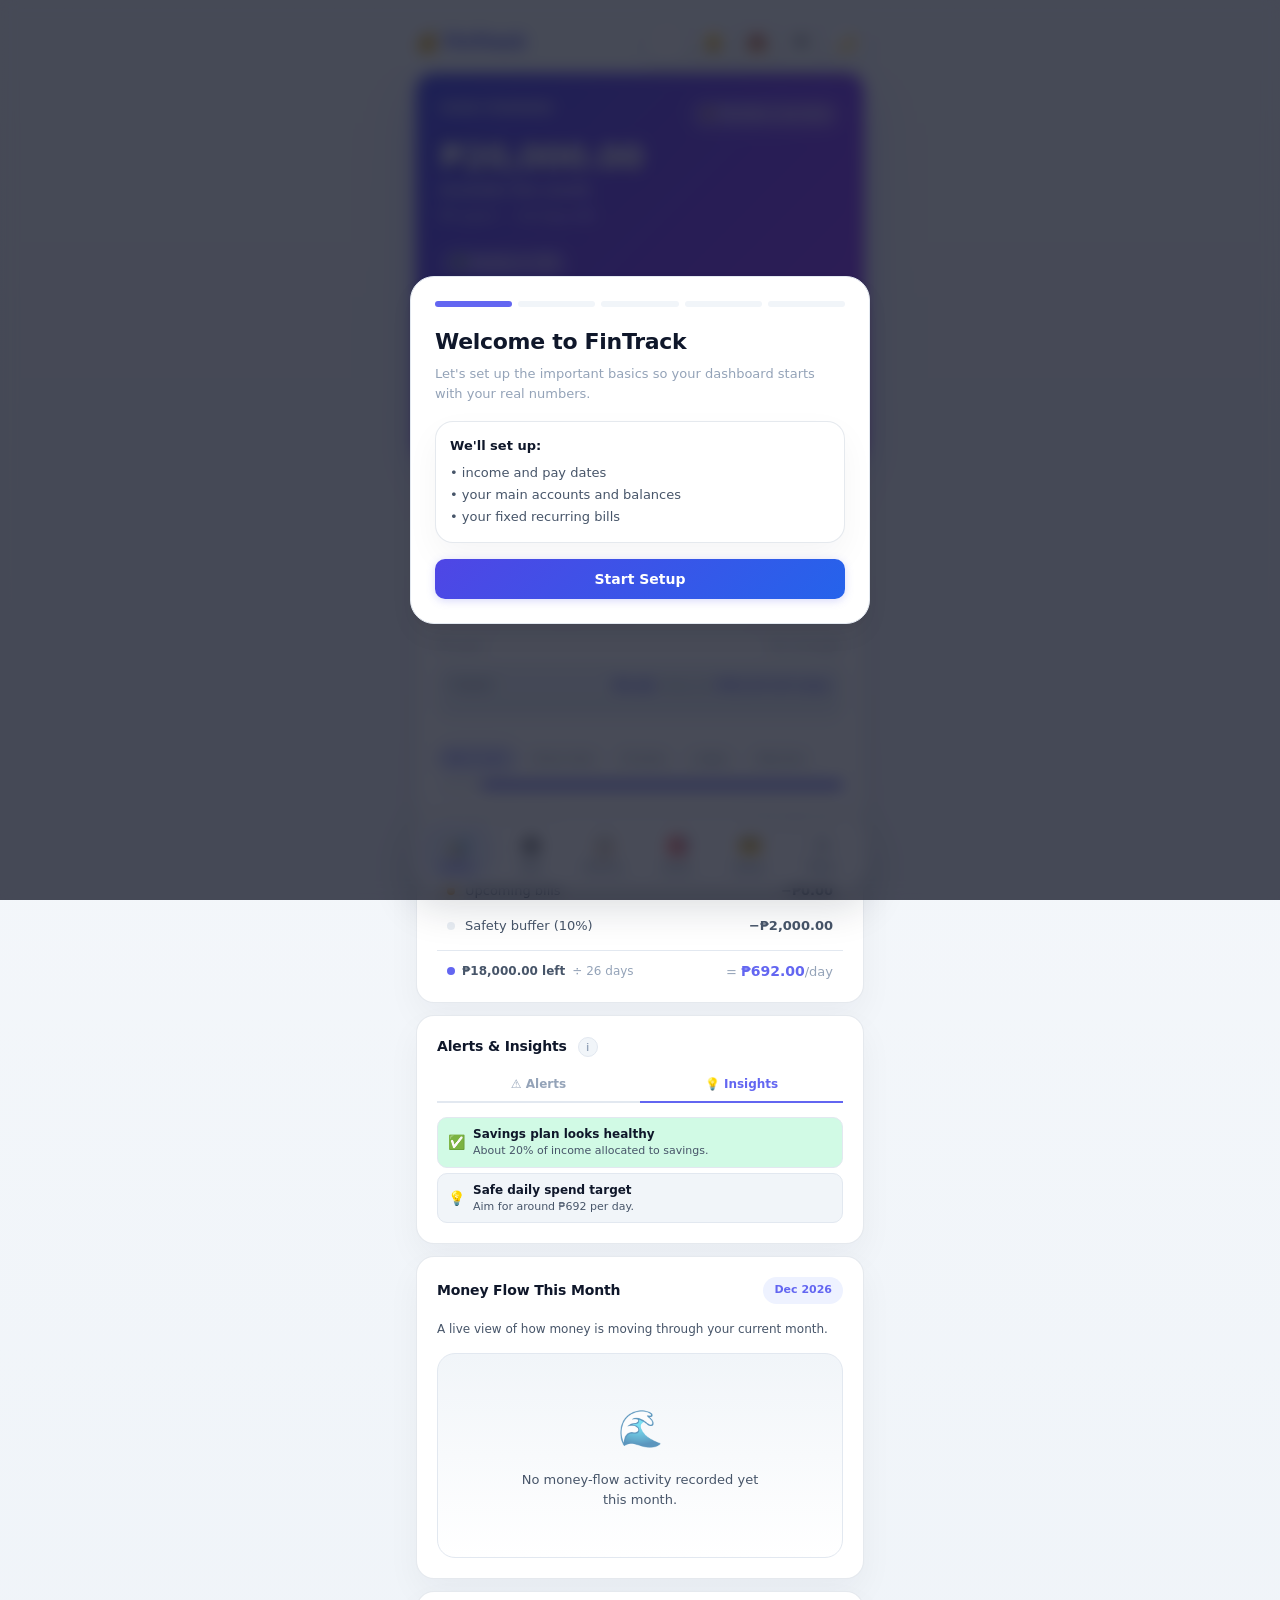
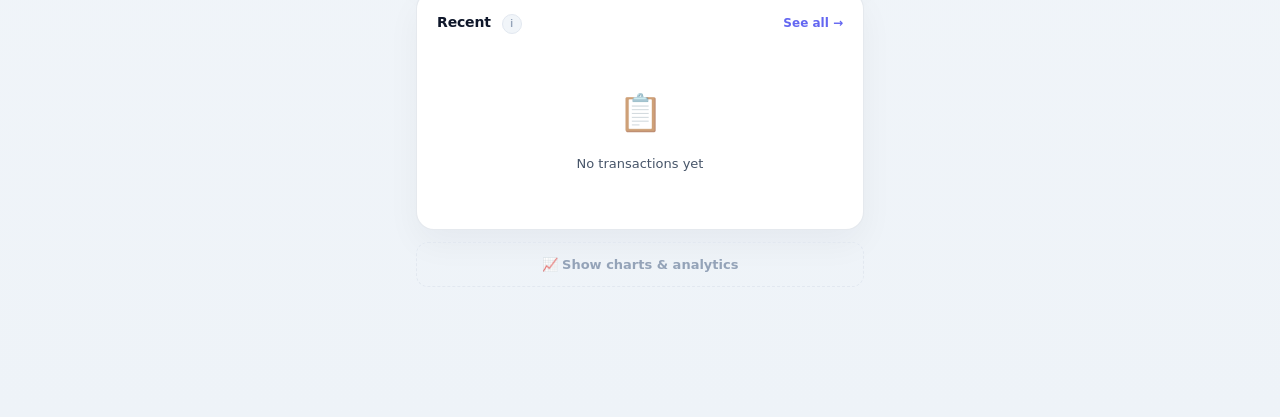
==== commit 40bd7811: "patch" ====
--- a/index.html
+++ b/index.html
@@ -19,9 +19,9 @@
 <div class="topbar">
   <h1>💰 FinTrack</h1>
   <div class="topbar-actions">
-    <button class="icon-btn" id="help-toggle-btn" onclick="toggleHelpMode()" title="Help mode">❔</button>
+    <button class="icon-btn" id="help-toggle-btn" onclick="toggleHelpMode()" title="Help mode" aria-label="Help mode">❔</button>
     <div class="notif-wrap">
-      <button class="icon-btn" id="tour-target-bell" onclick="toggleNotifications()" title="Notifications">🔔</button>
+      <button class="icon-btn" id="tour-target-bell" onclick="toggleNotifications()" title="Notifications" aria-label="Notifications">🔔</button>
       <div class="notif-badge" id="notif-badge" style="display:none"></div>
       <div class="notif-panel" id="notif-panel">
         <div class="notif-head">
@@ -39,9 +39,9 @@
         </div>
       </div>
     </div>
-    <button class="icon-btn" onclick="exportCSV()" title="Export CSV">📥</button>
-    <button class="icon-btn" id="layout-toggle-btn" onclick="openWidgetSettings()" title="Customize dashboard layout">⚙</button>
-    <button class="icon-btn" id="dark-toggle" onclick="toggleDark()" title="Toggle theme">🌙</button>
+    <button class="icon-btn" onclick="exportCSV()" title="Export CSV" aria-label="Export CSV">📥</button>
+    <button class="icon-btn" id="layout-toggle-btn" onclick="openWidgetSettings()" title="Customize dashboard layout" aria-label="Customize dashboard layout">⚙</button>
+    <button class="icon-btn" id="dark-toggle" onclick="toggleDark()" title="Toggle theme" aria-label="Toggle dark mode">🌙</button>
   </div>
 </div>
 
@@ -51,6 +51,9 @@
 <!-- DASHBOARD -->
 <div class="section active" id="sec-dashboard">
   <div class="card greeting" id="greeting-card"></div>
+
+  <!-- Getting started prompt (shown once after skipping onboarding) -->
+  <div id="gs-card"></div>
 
   <!-- Cashflow timeline -->
 
@@ -242,14 +245,14 @@
   <div class="history-drawer-scrim" id="history-drawer-scrim" onclick="if(event.target===this)closeHistoryDrawer()"></div>
   <div class="card history-drawer" id="history-drawer" aria-hidden="true">
     <div class="card-header history-drawer-head"><div><span class="card-title">Search & Filters</span><div class="history-drawer-sub">Refine History without pushing the stats off screen.</div></div><button class="btn-icon" type="button" onclick="closeHistoryDrawer()" aria-label="Close history filters">x</button></div>
-    <div class="input-group" style="margin-bottom:12px"><label class="input-label">Search</label><input type="text" class="input" id="hist-search" placeholder="Search note, category, source, amount..." oninput="render()"></div>
+    <div class="input-group" style="margin-bottom:12px"><label class="input-label">Search</label><input type="text" class="input" id="hist-search" placeholder="Search note, category, source, amount..." oninput="scheduleRender()"></div>
     <div class="input-row history-filter-top-row" style="margin-bottom:12px">
       <div class="input-group history-category-group" style="margin:0"><label class="input-label">Category</label><div id="hist-filter-wrap"></div></div>
-      <div class="input-group" style="margin:0"><label class="input-label">Month</label><input type="month" class="input history-picker-input" id="hist-month" onchange="handleHistoryMonthChange()" onpointerdown="openHistoryPicker(this,event)" onclick="openHistoryPicker(this,event)"></div>
+      <div class="input-group" style="margin:0"><label class="input-label">Month</label><input type="month" class="input history-picker-input" id="hist-month" onchange="handleHistoryMonthChange()" onclick="openHistoryPicker(this)"></div>
     </div>
     <div class="input-row" style="margin-bottom:12px">
-      <div class="input-group" style="margin:0"><label class="input-label">Specific Day</label><input type="date" class="input history-picker-input" id="hist-day" onchange="handleHistoryDayChange()" onpointerdown="openHistoryPicker(this,event)" onclick="openHistoryPicker(this,event)"></div>
-      <div class="input-group" style="margin:0"><label class="input-label">Week</label><input type="week" class="input history-picker-input" id="hist-week" onchange="handleHistoryWeekChange()" onpointerdown="openHistoryPicker(this,event)" onclick="openHistoryPicker(this,event)"></div>
+      <div class="input-group" style="margin:0"><label class="input-label">Specific Day</label><input type="date" class="input history-picker-input" id="hist-day" onchange="handleHistoryDayChange()" onclick="openHistoryPicker(this)"></div>
+      <div class="input-group" style="margin:0"><label class="input-label">Week</label><input type="week" class="input history-picker-input" id="hist-week" onchange="handleHistoryWeekChange()" onclick="openHistoryPicker(this)"></div>
     </div>
     <div class="input-group" style="margin-bottom:12px">
       <label class="input-label">Quick Range</label>
@@ -257,8 +260,8 @@
       <input type="hidden" id="hist-quick-preset">
     </div>
     <div class="input-row" style="margin-bottom:12px">
-      <div class="input-group" style="margin:0"><label class="input-label">From</label><input type="date" class="input history-picker-input" id="hist-from" onchange="handleHistoryRangeChange()" onpointerdown="openHistoryPicker(this,event)" onclick="openHistoryPicker(this,event)"></div>
-      <div class="input-group" style="margin:0"><label class="input-label">To</label><input type="date" class="input history-picker-input" id="hist-to" onchange="handleHistoryRangeChange()" onpointerdown="openHistoryPicker(this,event)" onclick="openHistoryPicker(this,event)"></div>
+      <div class="input-group" style="margin:0"><label class="input-label">From</label><input type="date" class="input history-picker-input" id="hist-from" onchange="handleHistoryRangeChange()" onclick="openHistoryPicker(this)"></div>
+      <div class="input-group" style="margin:0"><label class="input-label">To</label><input type="date" class="input history-picker-input" id="hist-to" onchange="handleHistoryRangeChange()" onclick="openHistoryPicker(this)"></div>
     </div>
     <div class="input-row" style="margin-bottom:12px">
       <div class="input-group" style="margin:0"><label class="input-label">Type</label><select class="input" id="hist-type" onchange="render()"><option value="all">All</option><option value="expense">Expenses</option><option value="income">Income</option></select></div>
@@ -270,8 +273,8 @@
     </div>
     <div class="input-group" style="margin-bottom:12px"><label class="input-label">Account</label><select class="input" id="hist-account" onchange="render()"></select></div>
     <div class="input-row" style="margin-bottom:12px">
-      <div class="input-group" style="margin:0"><label class="input-label">Min Amount (₱)</label><input type="number" class="input" id="hist-min" placeholder="0" oninput="render()"></div>
-      <div class="input-group" style="margin:0"><label class="input-label">Max Amount (₱)</label><input type="number" class="input" id="hist-max" placeholder="Any" oninput="render()"></div>
+      <div class="input-group" style="margin:0"><label class="input-label">Min Amount (₱)</label><input type="number" class="input" id="hist-min" placeholder="0" oninput="scheduleRender()"></div>
+      <div class="input-group" style="margin:0"><label class="input-label">Max Amount (₱)</label><input type="number" class="input" id="hist-max" placeholder="Any" oninput="scheduleRender()"></div>
     </div>
     <div class="input-group" style="margin-bottom:12px" id="hist-tag-group">
       <label class="input-label">Filter by Tag <span id="hist-tag-active-label" style="color:var(--accent);font-weight:700"></span></label>
@@ -521,7 +524,7 @@
 
 <div class="modal-overlay" id="modal-add-recurring" onclick="if(event.target===this)closeModal(this.id)"><div class="modal"><div class="modal-handle"></div><h3>Add Recurring Item</h3>
   <div class="input-row">
-    <div class="input-group"><label class="input-label">Type</label><select class="input" id="r-type" onchange="toggleRecurringType()"><option value="bill">Bill</option><option value="income">Income</option></select></div>
+    <div class="input-group"><label class="input-label">Type</label><select class="input" id="r-type" onchange="toggleRecurringType()"><option value="bill">Bill</option><option value="income">Income</option><option value="transfer">Transfer</option></select></div>
     <div class="input-group"><label class="input-label">Day of Month</label><input type="number" class="input" id="r-day" min="1" max="31" placeholder="15"></div>
   </div>
   <div class="input-row">
@@ -529,6 +532,12 @@
     <div class="input-group"><label class="input-label">Amount (₱)</label><input type="number" class="input" id="r-amount" placeholder="0.00"></div>
   </div>
   <div class="input-group" id="r-cat-wrap"><label class="input-label">Category</label><select class="input" id="r-cat"></select></div>
+  <div id="r-transfer-fields" style="display:none">
+    <div class="input-row">
+      <div class="input-group" style="margin:0"><label class="input-label">From Account</label><select class="input" id="r-from"></select></div>
+      <div class="input-group" style="margin:0"><label class="input-label">To Account</label><select class="input" id="r-to"></select></div>
+    </div>
+  </div>
   <div class="modal-actions"><button class="btn btn-ghost" onclick="closeModal('modal-add-recurring')">Cancel</button><button class="btn btn-primary" onclick="addRecurring()">Add Recurring</button></div>
 </div></div>
 
--- a/css/base.css
+++ b/css/base.css
@@ -19,6 +19,7 @@
 *{box-sizing:border-box;margin:0;padding:0}
 html{scroll-behavior:smooth}
 body{font-family:system-ui,-apple-system,'Segoe UI',sans-serif;background:var(--bg);color:var(--text);font-size:14px;line-height:1.5;transition:background .3s,color .3s;-webkit-font-smoothing:antialiased}
+body.modal-open{overflow:hidden;touch-action:none}
 ::-webkit-scrollbar{width:6px;height:6px}::-webkit-scrollbar-track{background:transparent}::-webkit-scrollbar-thumb{background:var(--border);border-radius:3px}
 
 .app{max-width:480px;margin:0 auto;padding:0 16px 100px;min-height:100vh}
--- a/css/components.css
+++ b/css/components.css
@@ -1145,6 +1145,8 @@
 .budget-remaining-chip.warn{background:rgba(245,158,11,.08);color:var(--amber);border-color:rgba(245,158,11,.12)}
 .budget-remaining-chip.risk{background:rgba(239,68,68,.08);color:var(--red);border-color:rgba(239,68,68,.12)}
 .budget-remaining-chip.neutral{background:var(--surface2);color:var(--text3)}
+.budget-over-badge{display:inline-flex;align-items:center;padding:2px 7px;border-radius:999px;font-size:9px;font-weight:800;letter-spacing:.5px;text-transform:uppercase;color:var(--red);background:rgba(239,68,68,.12);border:1px solid rgba(239,68,68,.2);margin-left:5px;vertical-align:middle}
+.budget-rollover-notice{font-size:12px;color:var(--amber);background:rgba(245,158,11,.08);border:1px solid rgba(245,158,11,.18);border-radius:10px;padding:8px 12px;margin-bottom:8px}
 .budget-settings-footer{display:flex;justify-content:space-between;gap:12px;flex-wrap:wrap;padding:12px 14px;border-radius:16px;background:var(--surface);border:1px solid var(--border);font-size:13px;color:var(--text2)}
 .budget-settings-footer strong{font-weight:800;color:var(--text1)}
 @media (max-width: 520px){
--- a/css/features.css
+++ b/css/features.css
@@ -5,10 +5,20 @@
 .onboard-sub { line-height: 1.5; }
 .choice-card:hover { border-color: var(--accent); }
 
+/* ── Getting started card ── */
+.gs-card-inner{position:relative;padding:20px 20px 16px;border-left:4px solid var(--accent)}
+.gs-card-dismiss{position:absolute;top:12px;right:12px;background:none;border:none;color:var(--text3);font-size:16px;cursor:pointer;padding:4px;line-height:1}
+.gs-card-icon{font-size:28px;margin-bottom:6px}
+.gs-card-title{font-size:15px;font-weight:800;color:var(--text1);margin-bottom:4px}
+.gs-card-body{font-size:12px;color:var(--text2);margin-bottom:8px}
+.gs-card-list{margin:0 0 12px 0;padding-left:18px;font-size:12px;color:var(--text2);line-height:1.8}
+.gs-card-btn{width:100%;justify-content:center}
+
 /* ── Empty states ── */
-.empty { padding: 36px 16px; }
+.empty { padding: 36px 16px; text-align: center; display: flex; flex-direction: column; align-items: center; gap: 6px; }
 .empty-icon { font-size: 36px; opacity: .7; }
-.empty-text { line-height: 1.5; }
+.empty-text { line-height: 1.5; color: var(--text2); font-size: 13px; max-width: 240px; }
+.empty-cta { margin-top: 8px; }
 
 /* ── Small screen refinements ── */
 @media (max-width: 380px) {
@@ -23,6 +33,20 @@
   .notif-item { padding: 10px 12px; }
   .nav-icon { width: 30px; height: 26px; }
   .bottom-nav { padding-left: 6px; padding-right: 6px; }
+}
+
+/* ── Very small screens (<360px) — tighten topbar ── */
+@media (max-width: 360px) {
+  .topbar-actions { gap: 3px; }
+  .icon-btn { width: 32px; height: 32px; font-size: 14px; }
+}
+
+/* ── History drawer — sticky close button so it's always reachable ── */
+.history-drawer-head { position: sticky; top: 0; z-index: 2; }
+
+/* ── Landscape on small phones — drawer doesn't cover full width ── */
+@media (orientation: landscape) and (max-height: 500px) {
+  .history-drawer { width: min(380px, 80vw); max-width: 80vw; }
 }
 
 @media (max-width: 320px) {
--- a/css/responsive.css
+++ b/css/responsive.css
@@ -8,7 +8,7 @@
 }
 
 .app{
-  padding-bottom:118px;
+  padding-bottom:max(118px,calc(env(safe-area-inset-bottom) + 90px));
 }
 
 .topbar{
@@ -260,6 +260,20 @@
   }
 }
 
+/* iOS: prevent the drawer from scrolling when a date/month picker input is focused.
+   Without this, iOS tries to scroll the fixed container to reveal the keyboard,
+   which shifts the scrim and causes ghost taps that close the drawer. */
+@supports (-webkit-touch-callout: none){
+  .history-drawer{
+    -webkit-overflow-scrolling: auto;
+  }
+  .history-picker-input{
+    /* Prevents iOS from repositioning the viewport on focus */
+    -webkit-user-select: none;
+    user-select: none;
+  }
+}
+
 /* iOS input zoom prevention — iOS Safari zooms in when focused input font-size < 16px */
 @supports (-webkit-touch-callout: none){
   .input,
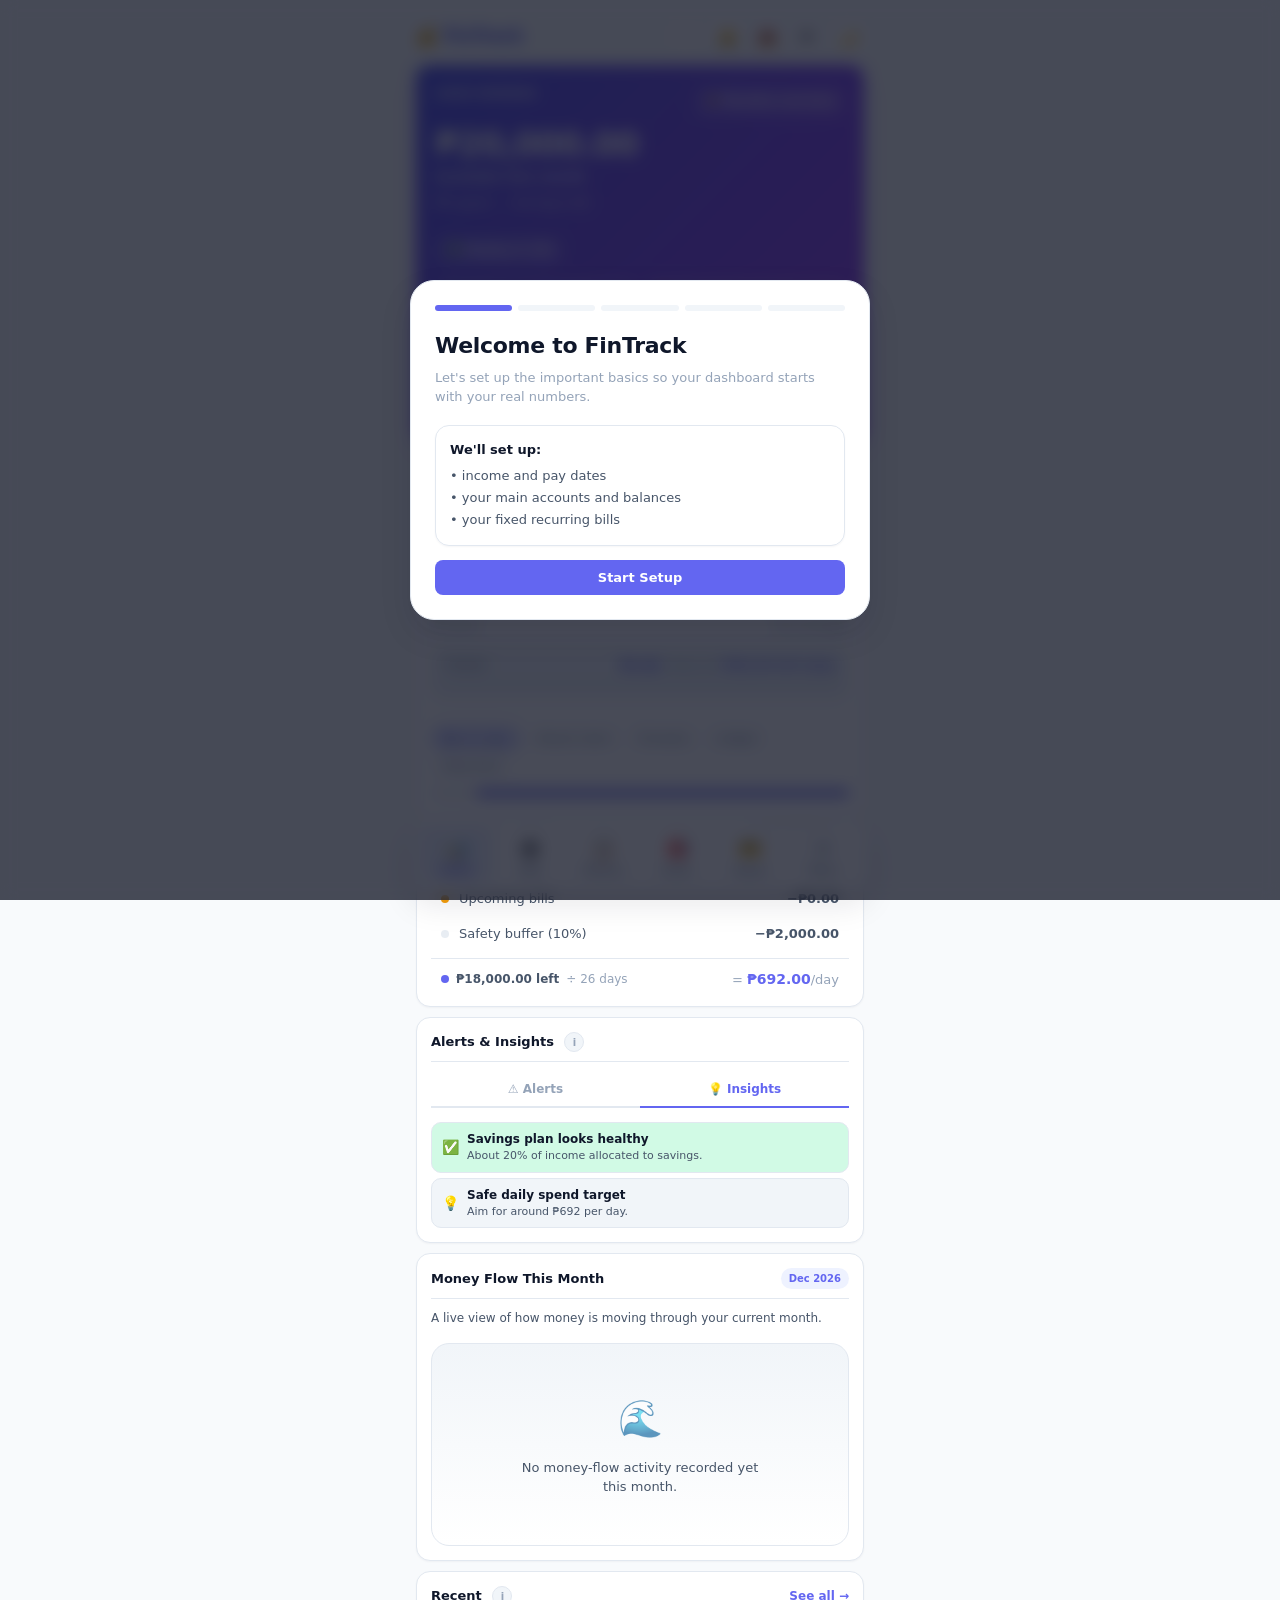
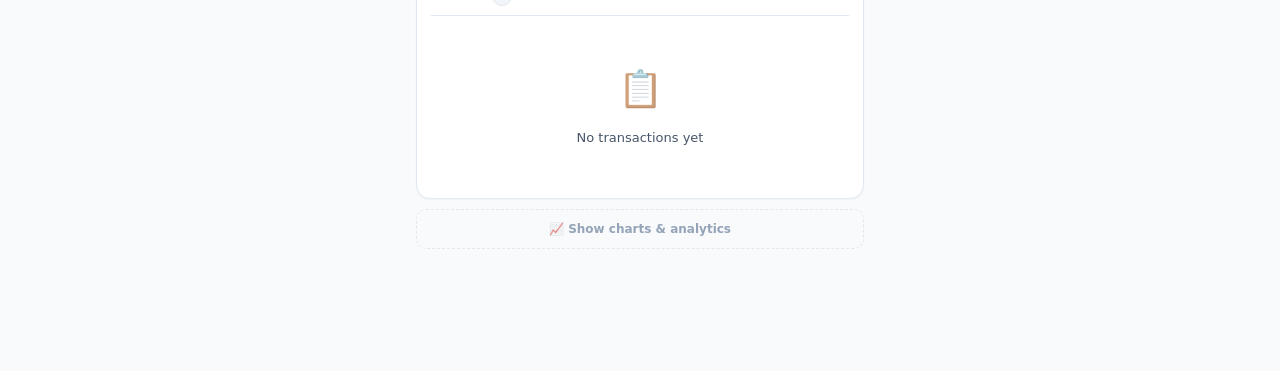
==== commit d790ef07: "patch" ====
--- a/index.html
+++ b/index.html
@@ -33,6 +33,10 @@
           <button class="notif-close-btn" onclick="toggleNotifications()" aria-label="Close">✕</button>
         </div>
         <div id="notif-list"></div>
+        <div class="notif-section" id="notif-due-section">
+          <div class="notif-section-title">Due Soon</div>
+          <div id="notif-due-soon"></div>
+        </div>
         <div class="notif-section">
           <div class="notif-section-title">Cashflow Forecast</div>
           <div id="notif-cashflow"></div>
@@ -68,9 +72,6 @@
 
   <!-- Salary receive prompt -->
   <div id="salary-prompt-card"></div>
-
-  <!-- Spend Forecast (only current month, only if projected overruns exist) -->
-  <div id="spend-forecast-card"></div>
 
   <!-- Upcoming bills (only if any unpaid) -->
   <div id="upcoming-bills-card"></div>
@@ -236,8 +237,10 @@
       <div class="history-topbar-sub" id="history-topbar-sub">Showing this month's activity. Open Search & Filters to refine the list.</div>
     </div>
     <div class="history-topbar-actions">
-      <button class="btn btn-sm btn-ghost" id="hist-view-list" onclick="setHistoryViewMode('list')" title="List view" style="padding:4px 10px;font-size:12px">List</button>
-      <button class="btn btn-sm btn-ghost" id="hist-view-analytics" onclick="setHistoryViewMode('analytics')" title="Analytics view" style="padding:4px 10px;font-size:12px">Analytics</button>
+      <div class="history-view-toggle" role="tablist">
+        <button class="hvt-btn hvt-active" id="hist-view-list" onclick="setHistoryViewMode('list')" title="List view">List</button>
+        <button class="hvt-btn" id="hist-view-analytics" onclick="setHistoryViewMode('analytics')" title="Analytics view">Analytics</button>
+      </div>
       <button class="btn btn-ghost btn-sm history-filter-toggle" id="history-filter-toggle" onclick="openHistoryDrawer()"><span>Filters</span><span class="history-filter-toggle-count" id="history-filter-count" style="display:none">0</span></button>
     </div>
   </div>
--- a/css/base.css
+++ b/css/base.css
@@ -24,18 +24,18 @@
 
 .app{max-width:480px;margin:0 auto;padding:0 16px 100px;min-height:100vh}
 
-.topbar{display:flex;align-items:center;justify-content:space-between;padding:16px 0 12px;position:sticky;top:0;background:var(--bg);z-index:50}
-.topbar h1{font-size:18px;font-weight:800;background:linear-gradient(135deg,var(--accent),var(--purple));-webkit-background-clip:text;-webkit-text-fill-color:transparent}
-.topbar-actions{display:flex;gap:8px}
-.icon-btn{width:36px;height:36px;border-radius:var(--radius-xs);border:1px solid var(--border);background:var(--surface);display:flex;align-items:center;justify-content:center;cursor:pointer;font-size:16px;transition:var(--transition);color:var(--text)}
+.topbar{display:flex;align-items:center;justify-content:space-between;padding:12px 0 10px;position:sticky;top:0;background:var(--bg);z-index:50}
+.topbar h1{font-size:17px;font-weight:800;background:linear-gradient(135deg,var(--accent),var(--purple));-webkit-background-clip:text;-webkit-text-fill-color:transparent;letter-spacing:-.02em}
+.topbar-actions{display:flex;gap:6px}
+.icon-btn{width:34px;height:34px;border-radius:var(--radius-xs);border:1px solid var(--border);background:var(--surface);display:flex;align-items:center;justify-content:center;cursor:pointer;font-size:15px;transition:var(--transition);color:var(--text)}
 .icon-btn:hover{background:var(--surface2);transform:scale(1.05)}
 
-.card{background:var(--surface);border:1px solid var(--border);border-radius:var(--radius);padding:20px;margin-bottom:12px;transition:var(--transition)}
+.card{background:var(--surface);border:1px solid var(--border);border-radius:var(--radius);padding:16px;margin-bottom:10px;transition:var(--transition)}
 .card:hover{box-shadow:var(--shadow-md)}
-.card-header{display:flex;align-items:center;justify-content:space-between;margin-bottom:16px}
-.card-title{font-size:14px;font-weight:700;color:var(--text)}
-.card-subtitle{font-size:12px;color:var(--text3);margin-top:2px}
-.card-badge{font-size:11px;font-weight:600;padding:4px 10px;border-radius:20px;background:var(--accent-soft);color:var(--accent)}
+.card-header{display:flex;align-items:center;justify-content:space-between;margin-bottom:12px;gap:8px}
+.card-title{font-size:13px;font-weight:700;color:var(--text);letter-spacing:.01em}
+.card-subtitle{font-size:11px;color:var(--text3);margin-top:2px}
+.card-badge{font-size:10px;font-weight:700;padding:3px 8px;border-radius:999px;background:var(--accent-soft);color:var(--accent);letter-spacing:.02em}
 
 .greeting{background:linear-gradient(135deg,#6366f1,#8b5cf6,#a855f7);border:none;color:#fff;padding:24px;position:relative;overflow:hidden}
 .greeting::after{
@@ -158,12 +158,12 @@
   .greeting-mini-stats{grid-template-columns:1fr}
 }
 
-.stats-grid{display:grid;grid-template-columns:1fr 1fr;gap:1px;margin-bottom:12px;background:var(--border);border-radius:var(--radius-sm);overflow:hidden}
-.stat-card{background:var(--surface);padding:12px 14px;transition:var(--transition)}
+.stats-grid{display:grid;grid-template-columns:1fr 1fr;gap:1px;margin-bottom:10px;background:var(--border);border-radius:var(--radius-sm);overflow:hidden}
+.stat-card{background:var(--surface);padding:10px 12px;transition:var(--transition)}
 .stat-card:hover{background:var(--surface2)}
 .stat-label{font-size:10px;font-weight:600;color:var(--text3);text-transform:uppercase;letter-spacing:.5px}
-.stat-value{font-size:18px;font-weight:800;margin-top:3px;letter-spacing:-.4px}
-.stat-change{font-size:11px;margin-top:2px;font-weight:500}
+.stat-value{font-size:16px;font-weight:800;margin-top:2px;letter-spacing:-.3px}
+.stat-change{font-size:10px;margin-top:2px;font-weight:600}
 
 .progress{margin-bottom:9px}
 .progress-header{display:flex;justify-content:space-between;align-items:center;margin-bottom:4px}
@@ -182,9 +182,9 @@
 .section{display:none;animation:fadeIn .25s ease}.section.active{display:block}
 @keyframes fadeIn{from{opacity:0;transform:translateY(8px)}to{opacity:1;transform:translateY(0)}}
 
-.input-group{margin-bottom:14px}
-.input-label{font-size:12px;font-weight:600;color:var(--text2);margin-bottom:6px;display:block}
-.input{width:100%;padding:10px 14px;border:1.5px solid var(--border);border-radius:var(--radius-xs);font-size:14px;font-weight:500;background:var(--surface);color:var(--text);font-family:inherit;transition:var(--transition);outline:none}
+.input-group{margin-bottom:12px}
+.input-label{font-size:11px;font-weight:600;color:var(--text2);margin-bottom:5px;display:block;letter-spacing:.01em}
+.input{width:100%;padding:9px 12px;border:1.5px solid var(--border);border-radius:var(--radius-xs);font-size:14px;font-weight:500;background:var(--surface);color:var(--text);font-family:inherit;transition:var(--transition);outline:none}
 .input:focus{border-color:var(--accent);box-shadow:0 0 0 3px rgba(99,102,241,.1)}
 select.input{appearance:none;background-image:url("data:image/svg+xml,%3Csvg width='10' height='6' viewBox='0 0 10 6' fill='none' xmlns='http://www.w3.org/2000/svg'%3E%3Cpath d='M1 1L5 5L9 1' stroke='%2394a3b8' stroke-width='1.5' stroke-linecap='round' stroke-linejoin='round'/%3E%3C/svg%3E");background-repeat:no-repeat;background-position:right 12px center;padding-right:32px}
 .input-row{display:grid;grid-template-columns:1fr 1fr;gap:10px}
@@ -261,38 +261,38 @@
 .history-drawer > :last-child{padding-bottom:16px}
 body.history-drawer-open{overflow:hidden}
 
-.btn{padding:12px 20px;border:none;border-radius:var(--radius-xs);font-size:14px;font-weight:600;cursor:pointer;font-family:inherit;transition:var(--transition);display:inline-flex;align-items:center;justify-content:center;gap:6px;width:100%}
+.btn{padding:10px 16px;border:none;border-radius:var(--radius-xs);font-size:13px;font-weight:600;cursor:pointer;font-family:inherit;transition:var(--transition);display:inline-flex;align-items:center;justify-content:center;gap:6px;width:100%}
 .btn:active{transform:scale(.98)}
-.btn-primary{background:var(--accent);color:#fff;box-shadow:0 2px 8px rgba(99,102,241,.3)}
-.btn-primary:hover{background:var(--accent2);box-shadow:0 4px 12px rgba(99,102,241,.35)}
+.btn-primary{background:var(--accent);color:#fff;box-shadow:0 2px 8px rgba(99,102,241,.25)}
+.btn-primary:hover{background:var(--accent2);box-shadow:0 4px 12px rgba(99,102,241,.3)}
 .btn-success{background:var(--green);color:#fff}
 .btn-danger{background:var(--red);color:#fff}
 .btn-ghost{background:transparent;color:var(--text2);border:1.5px solid var(--border)}
 .btn-ghost:hover{background:var(--surface2)}
-.btn-sm{padding:8px 14px;font-size:12px;width:auto;border-radius:var(--radius-xs)}
+.btn-sm{padding:7px 12px;font-size:12px;width:auto;border-radius:var(--radius-xs)}
 .btn-icon{width:32px;height:32px;padding:0;border-radius:var(--radius-xs);border:1px solid var(--border);background:var(--surface);cursor:pointer;display:flex;align-items:center;justify-content:center;font-size:14px;transition:var(--transition)}
 .btn-icon:hover{background:var(--surface2)}
 
-.quick-actions{display:flex;gap:8px;overflow-x:auto;padding:2px 0;-webkit-overflow-scrolling:touch}
-.quick-chip{padding:8px 14px;border:1.5px solid var(--border);border-radius:20px;background:var(--surface);font-size:12px;font-weight:600;color:var(--text);cursor:pointer;white-space:nowrap;transition:var(--transition);font-family:inherit}
+.quick-actions{display:flex;gap:6px;overflow-x:auto;padding:2px 0;-webkit-overflow-scrolling:touch}
+.quick-chip{padding:6px 12px;border:1.5px solid var(--border);border-radius:20px;background:var(--surface);font-size:12px;font-weight:600;color:var(--text);cursor:pointer;white-space:nowrap;transition:var(--transition);font-family:inherit}
 .quick-chip:hover{border-color:var(--accent);color:var(--accent);background:var(--accent-soft)}
 .quick-chip.active{border-color:var(--accent);color:var(--accent);background:var(--accent-soft)}
 
-.tx-list{display:flex;flex-direction:column;gap:2px}
-.tx-item{display:flex;align-items:center;gap:12px;padding:12px 14px;border-radius:var(--radius-sm);transition:var(--transition);cursor:default}
+.tx-list{display:flex;flex-direction:column;gap:1px}
+.tx-item{display:flex;align-items:center;gap:10px;padding:9px 10px;border-radius:var(--radius-sm);transition:var(--transition);cursor:default}
 .tx-item:hover{background:var(--surface2)}
-.tx-icon{width:40px;height:40px;border-radius:12px;display:flex;align-items:center;justify-content:center;font-size:18px;flex-shrink:0}
+.tx-icon{width:36px;height:36px;border-radius:10px;display:flex;align-items:center;justify-content:center;font-size:16px;flex-shrink:0}
 .tx-info{flex:1;min-width:0}
 .tx-name{font-size:13px;font-weight:600;white-space:nowrap;overflow:hidden;text-overflow:ellipsis}
-.tx-meta{font-size:11px;color:var(--text3);margin-top:1px}
-.tx-amount{font-size:14px;font-weight:700;text-align:right;white-space:nowrap}
+.tx-meta{font-size:10px;color:var(--text3);margin-top:1px}
+.tx-amount{font-size:13px;font-weight:700;text-align:right;white-space:nowrap}
 .tx-delete{opacity:0;transition:var(--transition)}
 .tx-item:hover .tx-delete{opacity:1}
 
-.cashflow-list{display:flex;flex-direction:column;gap:4px}
-.cashflow-item{display:flex;align-items:flex-start;gap:12px;padding:12px 14px;border-radius:var(--radius-sm);background:var(--surface2);border:1px solid var(--border);transition:var(--transition)}
+.cashflow-list{display:flex;flex-direction:column;gap:3px}
+.cashflow-item{display:flex;align-items:flex-start;gap:10px;padding:10px 12px;border-radius:var(--radius-sm);background:var(--surface2);border:1px solid var(--border);transition:var(--transition)}
 .cashflow-item:hover{box-shadow:var(--shadow)}
-.cashflow-icon{width:40px;height:40px;border-radius:12px;display:flex;align-items:center;justify-content:center;font-size:18px;flex-shrink:0}
+.cashflow-icon{width:36px;height:36px;border-radius:10px;display:flex;align-items:center;justify-content:center;font-size:16px;flex-shrink:0}
 .cashflow-icon.income{background:var(--green-soft);color:var(--green)}
 .cashflow-icon.bill{background:var(--red-soft);color:var(--red)}
 .cashflow-icon.projected{background:var(--amber-soft);color:var(--amber)}
--- a/css/layout.css
+++ b/css/layout.css
@@ -52,21 +52,21 @@
 
 .modal-overlay{position:fixed;top:0;left:0;width:100%;height:100%;background:rgba(0,0,0,.4);display:none;align-items:flex-end;justify-content:center;z-index:200;backdrop-filter:blur(4px)}
 .modal-overlay.show{display:flex}
-.modal{background:var(--surface);border-radius:var(--radius) var(--radius) 0 0;padding:24px;width:100%;max-width:480px;max-height:85vh;overflow-y:auto;animation:slideUp .25s ease}
+.modal{background:var(--surface);border-radius:var(--radius) var(--radius) 0 0;padding:20px;padding-bottom:max(20px,env(safe-area-inset-bottom));width:100%;max-width:480px;max-height:90vh;overflow-y:auto;animation:slideUp .25s ease}
 @keyframes slideUp{from{transform:translateY(100%)}to{transform:translateY(0)}}
-.modal-handle{width:36px;height:4px;background:var(--border);border-radius:2px;margin:0 auto 16px}
-.modal h3{font-size:16px;font-weight:700;margin-bottom:16px}
-.modal-actions{display:flex;gap:8px;margin-top:16px}
-
-.filter-row{display:flex;gap:6px;overflow-x:auto;padding:2px 0;margin-bottom:14px;-webkit-overflow-scrolling:touch}
-.filter-pill{padding:6px 14px;border:1.5px solid var(--border);border-radius:20px;font-size:12px;font-weight:600;background:var(--surface);color:var(--text2);cursor:pointer;white-space:nowrap;transition:var(--transition);font-family:inherit}
+.modal-handle{width:32px;height:3px;background:var(--border);border-radius:2px;margin:0 auto 14px}
+.modal h3{font-size:15px;font-weight:700;margin-bottom:14px;letter-spacing:-.01em}
+.modal-actions{display:flex;gap:8px;margin-top:14px}
+
+.filter-row{display:flex;gap:5px;overflow-x:auto;padding:2px 0;margin-bottom:12px;-webkit-overflow-scrolling:touch}
+.filter-pill{padding:5px 12px;border:1.5px solid var(--border);border-radius:20px;font-size:12px;font-weight:600;background:var(--surface);color:var(--text2);cursor:pointer;white-space:nowrap;transition:var(--transition);font-family:inherit}
 .filter-pill.active{background:var(--accent);color:#fff;border-color:var(--accent)}
 .filter-pill:hover:not(.active){border-color:var(--accent);color:var(--accent)}
 
-.setting-item{display:flex;align-items:center;justify-content:space-between;padding:14px 0;border-bottom:1px solid var(--border)}
+.setting-item{display:flex;align-items:center;justify-content:space-between;padding:11px 0;border-bottom:1px solid var(--border)}
 .setting-item:last-child{border:none}
 .setting-left{display:flex;align-items:center;gap:10px}
-.setting-icon{width:36px;height:36px;border-radius:var(--radius-xs);display:flex;align-items:center;justify-content:center;font-size:16px;background:var(--surface2)}
+.setting-icon{width:32px;height:32px;border-radius:var(--radius-xs);display:flex;align-items:center;justify-content:center;font-size:15px;background:var(--surface2)}
 .setting-name{font-size:13px;font-weight:600}
 .setting-desc{font-size:11px;color:var(--text3)}
 .setting-input{width:110px;text-align:right}
--- a/css/components.css
+++ b/css/components.css
@@ -8,18 +8,18 @@
 }
 
 /* ── Topbar polish ── */
-.topbar { padding: 16px 0 14px; }
+.topbar { padding: 12px 0 10px; }
 .topbar h1 { letter-spacing: -.3px; }
 .topbar-actions { gap: 6px; }
-.icon-btn { width: 38px; height: 38px; border-width: 1.5px; }
+.icon-btn { width: 34px; height: 34px; border-width: 1px; font-size:15px; }
 .icon-btn:active { transform: scale(.94); }
 
 /* ── Card refinements ── */
 .card { border-radius: var(--radius); }
 .card-header { gap: 8px; }
-.card-title { letter-spacing: -.15px; }
-.card-subtitle { margin-top: 3px; line-height: 1.4; }
-.card-badge { padding: 5px 11px; }
+.card-title { letter-spacing: -.01em; font-size:13px; font-weight:700; }
+.card-subtitle { margin-top: 2px; line-height: 1.4; }
+.card-badge { padding: 3px 8px; font-size:10px; }
 
 /* ── Greeting hero ── */
 .greeting { padding: 26px 24px; }
@@ -767,17 +767,22 @@
 .goal-card{padding:18px 18px 16px;border-radius:22px;border:1px solid var(--border);position:relative;overflow:hidden;background:var(--surface);box-shadow:0 2px 14px rgba(0,0,0,.07);transition:box-shadow .22s,transform .22s}
 .goal-card::before{content:'';position:absolute;top:0;left:0;right:0;height:3px;background:var(--goal-color,var(--accent));border-radius:22px 22px 0 0;opacity:.85}
 .goal-card:hover{box-shadow:0 8px 32px rgba(0,0,0,.12);transform:translateY(-1px)}
-.goal-bg-icon{position:absolute;top:-6px;right:2px;font-size:96px;opacity:.055;pointer-events:none;line-height:1;z-index:0;user-select:none;filter:blur(.5px)}
+.goal-bg-icon{display:none}
 .goal-top{display:flex;justify-content:space-between;align-items:flex-start;gap:10px;margin-bottom:10px;position:relative;z-index:1}
 .goal-top-left{flex:1;min-width:0;display:flex;flex-direction:column;gap:0}
-.goal-name{font-size:15px;font-weight:800;letter-spacing:-.02em;color:var(--text1);line-height:1.25;margin-bottom:5px}
+.goal-name-row{display:flex;align-items:flex-start;gap:10px}
+.goal-icon-sq{width:44px;height:44px;border-radius:12px;background:var(--surface2);display:flex;align-items:center;justify-content:center;font-size:24px;flex-shrink:0;line-height:1}
+.goal-name-col{flex:1;min-width:0}
+.goal-name{font-size:15px;font-weight:900;letter-spacing:.01em;text-transform:uppercase;color:var(--text1);line-height:1.25;margin-bottom:5px}
+.goal-ring-wrap{position:relative;width:60px;height:60px;flex-shrink:0;display:flex;align-items:center;justify-content:center}
+.goal-ring-wrap svg{position:absolute;inset:0}
+.goal-ring-pct{font-size:13px;font-weight:900;letter-spacing:-.01em;line-height:1}
 .goal-target-date{font-size:10px;color:var(--text3);font-weight:600;margin-bottom:5px;letter-spacing:.01em}
 .goal-badge-row{display:flex;align-items:center;gap:5px;flex-wrap:wrap;margin-top:1px}
-.goal-status-badge{display:inline-flex;align-items:center;font-size:10px;font-weight:700;padding:3px 9px;border-radius:999px;text-transform:uppercase;letter-spacing:.04em;white-space:nowrap}
-.goal-velocity-chip{display:inline-flex;align-items:center;font-size:10px;font-weight:700;padding:3px 8px;border-radius:999px;text-transform:uppercase;letter-spacing:.04em;white-space:nowrap}
-.goal-pct{font-size:28px;font-weight:900;letter-spacing:-.05em;line-height:1;flex-shrink:0;color:var(--goal-color,var(--text1))}
+.goal-status-badge{display:inline-flex;align-items:center;font-size:10px;font-weight:700;padding:3px 9px;border-radius:999px;text-transform:uppercase;letter-spacing:.04em;white-space:nowrap;border:1px solid var(--border)}
+.goal-velocity-chip{display:inline-flex;align-items:center;font-size:10px;font-weight:700;padding:3px 8px;border-radius:999px;text-transform:uppercase;letter-spacing:.04em;white-space:nowrap;border:1px solid var(--border)}
 .goal-bar-wrap{position:relative;z-index:1}
-.goal-bar-track{position:relative;height:9px;background:var(--surface2);border:1px solid var(--border);border-radius:999px;overflow:hidden;margin-bottom:5px}
+.goal-bar-track{position:relative;height:5px;background:var(--border);border-radius:999px;overflow:hidden;margin-bottom:10px}
 .goal-bar-fill{height:100%;border-radius:999px;transition:width .5s ease}
 .goal-bar-tick{position:absolute;top:0;width:1.5px;height:100%;background:rgba(0,0,0,.1);pointer-events:none}
 .dark .goal-bar-tick{background:rgba(255,255,255,.35)}
@@ -790,7 +795,7 @@
 .goal-stat-monthly{background:var(--accent-soft);border:1px solid rgba(0,0,0,.04)}
 .goal-stat-monthly .goal-stat-label{color:var(--accent)}
 .goal-stat-label{font-size:9px;font-weight:800;text-transform:uppercase;letter-spacing:.06em;color:var(--text3);margin-bottom:5px}
-.goal-stat-val{font-size:14px;font-weight:800;line-height:1}
+.goal-stat-val{font-size:16px;font-weight:900;line-height:1}
 .goal-eta-line{font-size:11px;color:var(--text3);margin-bottom:8px;position:relative;z-index:1}
 .goal-eta-line strong{color:var(--text2);font-weight:700}
 .goal-eta-late{color:var(--red);font-weight:700}
@@ -837,7 +842,7 @@
 .debt-card-paid-month{background:var(--surface)}
 .debt-card-cleared{background:var(--surface)}
 .dark .debt-card-active,.dark .debt-card-paid-month,.dark .debt-card-cleared{background:var(--surface)}
-.debt-card-icon-col{width:36px;height:36px;border-radius:10px;background:var(--surface2);display:flex;align-items:center;justify-content:center;flex-shrink:0;font-size:17px;line-height:1}
+.debt-card-icon-col{width:38px;height:38px;border-radius:10px;background:var(--surface2);display:flex;align-items:center;justify-content:center;flex-shrink:0;font-size:19px;line-height:1}
 .debt-card-meta-row{display:flex;align-items:center;gap:5px;flex-wrap:wrap;margin-top:3px}
 .debt-card-mini-bar{height:2px;border-radius:999px;background:var(--border);overflow:hidden;margin-top:10px}
 .debt-card-mini-fill{height:100%;border-radius:999px;background:var(--green);opacity:.6;transition:width .4s ease}
@@ -850,7 +855,7 @@
 .debt-card.open .debt-card-chevron::after{transform:rotate(45deg);margin-bottom:2px}
 .debt-card-body{display:grid;grid-template-rows:0fr;transition:grid-template-rows .26s cubic-bezier(.4,0,.2,1)}
 .debt-card.open .debt-card-body{grid-template-rows:1fr}
-.debt-card-body-inner{overflow:hidden;min-height:0;padding-top:12px;border-top:1px solid var(--border);margin-top:12px}
+.debt-card-body-inner{overflow:hidden;min-height:0;padding-top:10px;border-top:1px solid var(--border);margin-top:10px}
 .debt-card-name-row{display:flex;align-items:center;gap:5px}
 .debt-card-name{font-size:14px;font-weight:700;letter-spacing:-.01em;color:var(--text1);line-height:1.2}
 .debt-card-type{font-size:9px;font-weight:600;text-transform:uppercase;letter-spacing:.05em;color:var(--text3);padding:2px 6px;border-radius:999px;border:1px solid var(--border)}
@@ -876,6 +881,7 @@
 .debt-deadline{display:flex;justify-content:space-between;align-items:center;gap:8px;padding:8px 10px;border-radius:10px;margin-bottom:10px}
 .debt-deadline-label{font-size:11px;font-weight:700}
 .debt-deadline-chip{padding:3px 8px;border-radius:999px;border:1px solid currentColor;font-size:10px;font-weight:700;text-transform:uppercase;letter-spacing:.04em;white-space:nowrap}
+/* ── Debt card legacy rows (kept for fallback) ── */
 .debt-metrics-list{border:1px solid var(--border);border-radius:10px;overflow:hidden;margin-bottom:10px}
 .debt-metric-row{display:flex;justify-content:space-between;align-items:center;padding:7px 11px;border-bottom:1px solid var(--border);gap:12px}
 .debt-metric-row:last-child{border-bottom:none}
@@ -884,6 +890,60 @@
 .debt-metric-empty{opacity:.45}
 .debt-metric-warn .debt-metric-value{color:var(--amber)}
 .debt-metric-danger .debt-metric-value{color:var(--red)}
+
+/* ── Debt card redesign ── */
+.debt-progress-v2{margin:0 0 8px}
+.debt-progress-labels{display:flex;justify-content:space-between;align-items:baseline;margin-bottom:4px}
+.debt-pl-remaining{font-size:13px;font-weight:800;color:var(--text1);letter-spacing:-.01em}
+.debt-pl-paid{font-size:10px;font-weight:600;color:var(--green)}
+.debt-pl-subtext{font-size:10px;color:var(--text3);margin-top:3px}
+.debt-progress-track-v2{height:5px;background:var(--border);border-radius:999px;overflow:hidden}
+.debt-progress-fill-v2{height:100%;border-radius:999px;background:linear-gradient(90deg,var(--green),#34d399);transition:width .5s ease}
+
+.debt-kpi-grid{display:grid;grid-template-columns:repeat(3,1fr);gap:4px;margin-bottom:5px}
+.debt-kpi{background:var(--surface2);border-radius:8px;padding:7px 4px 6px;border:1px solid var(--border);text-align:center;display:flex;flex-direction:column;align-items:center;gap:1px}
+.debt-kpi-icon{width:20px;height:20px;border-radius:6px;display:flex;align-items:center;justify-content:center;font-size:11px;margin-bottom:1px;flex-shrink:0}
+.debt-kpi-value{font-size:11px;font-weight:800;color:var(--text1);letter-spacing:-.01em;line-height:1.15}
+.debt-kpi-value.warn{color:var(--amber)}
+.debt-kpi-value.danger{color:var(--red)}
+.debt-kpi-value.good{color:var(--green)}
+.debt-kpi-value.muted{color:var(--text3)}
+.debt-kpi-label{font-size:8px;font-weight:700;text-transform:uppercase;letter-spacing:.04em;color:var(--text3);line-height:1.1}
+
+.debt-detail-card{background:var(--surface2);border:1px solid var(--border);border-radius:9px;margin-bottom:6px;overflow:hidden}
+.debt-detail-item{display:flex;align-items:center;gap:6px;padding:5px 8px}
+.debt-detail-icon{width:18px;height:18px;border-radius:50%;display:flex;align-items:center;justify-content:center;font-size:10px;flex-shrink:0}
+.debt-detail-text{font-size:11px;font-weight:600;color:var(--text2);line-height:1.3}
+.debt-detail-sep{height:1px;background:var(--border);margin:0 8px}
+.debt-detail-row{display:flex;flex-wrap:wrap;gap:6px;margin-bottom:10px}
+.debt-detail-chip{font-size:10px;font-weight:600;color:var(--text2);background:var(--surface2);border:1px solid var(--border);border-radius:999px;padding:3px 9px;white-space:nowrap}
+.debt-detail-chip.warn{color:var(--amber);border-color:var(--amber);background:var(--amber-soft)}
+.debt-detail-chip.danger{color:var(--red);border-color:var(--red);background:var(--red-soft)}
+
+.debt-actions-v2{display:flex;flex-direction:row;gap:5px;margin-top:6px}
+.debt-actions-v2 .btn{flex:1;justify-content:center;padding:9px 6px;font-size:11px;font-weight:700;gap:3px;min-width:0;white-space:nowrap}
+.debt-logpay-btn{font-size:11px;font-weight:800;letter-spacing:.01em}
+.debt-logpay-icon{display:none}
+.debt-actions-secondary{display:contents}
+.debt-actions-secondary .btn{flex:1;justify-content:center}
+
+.debt-pay-card{background:var(--surface2);border:1px solid var(--border);border-radius:9px;margin-top:6px;overflow:hidden}
+.debt-pay-card-head{display:flex;align-items:center;gap:6px;padding:7px 9px 5px}
+.debt-pay-card-icon{width:20px;height:20px;border-radius:50%;background:rgba(16,185,129,.14);display:flex;align-items:center;justify-content:center;font-size:11px;flex-shrink:0}
+.debt-pay-label{flex:1;font-size:11px;font-weight:800;color:var(--text1)}
+.debt-pay-badge{font-size:9px;font-weight:700;color:var(--green);background:var(--green-soft);border-radius:999px;padding:2px 7px;white-space:nowrap}
+.debt-pay-card-body{display:flex;align-items:center;justify-content:space-between;padding:5px 9px 7px;gap:8px;border-top:1px solid var(--border)}
+.debt-pay-val{font-size:11px;color:var(--text2);min-width:0;flex:1}
+.debt-pay-chevron{font-size:20px;color:var(--text3);font-weight:300;flex-shrink:0;line-height:1}
+.debt-card-amount-label{font-size:10px;font-weight:600;color:var(--text3);text-align:right;margin-top:1px}
+
+.debt-payment-footer{margin-top:10px;padding-top:8px;border-top:1px solid var(--border);display:flex;justify-content:space-between;align-items:flex-start;gap:8px}
+.debt-pf-last{flex:1;min-width:0}
+.debt-pf-label{font-size:9px;font-weight:700;text-transform:uppercase;letter-spacing:.05em;color:var(--text3);display:block;margin-bottom:1px}
+.debt-pf-val{font-size:11px;font-weight:600;color:var(--text2);word-break:break-word;line-height:1.4}
+.debt-pf-count{font-size:11px;font-weight:700;color:var(--text3);white-space:nowrap;flex-shrink:0;margin-top:1px}
+.debt-no-payments{font-size:11px;color:var(--text3);padding:6px 0}
+
 .debt-actions{display:flex;gap:6px;margin-top:6px}
 .debt-action-log{flex:1.5;font-size:12px;font-weight:700}
 .debt-summary{margin-top:12px;padding-top:10px;border-top:1px solid var(--border)}
@@ -1046,8 +1106,8 @@
 .tooltip-pop { padding: 14px; }
 
 /* ── Settings ── */
-.setting-item { gap: 12px; }
-.setting-icon { width: 38px; height: 38px; }
+.setting-item { gap: 12px; padding: 11px 0; }
+.setting-icon { width: 32px; height: 32px; font-size: 15px; }
 .setting-left { min-width: 0; }
 .setting-desc { line-height: 1.3; }
 .budget-review-shell{display:grid;gap:12px}
@@ -1362,4 +1422,981 @@
 .tab-btn { padding: 10px 0; }
 
 /* ── Show more button ── */
-.show-more-btn { padding: 14px; }
+.show-more-btn { padding: 12px; font-size:12px; }
+
+/* ── Web-app global polish ── */
+
+/* Tighter history groups */
+.history-group{margin-bottom:8px;padding:10px;border-radius:12px}
+.history-group-head{padding:0 2px 8px}
+.history-group-title{font-size:12px;font-weight:800}
+.history-group-meta{font-size:10px}
+
+/* Compact payday strip */
+.payday{padding:12px;margin-bottom:8px}
+.payday-days{font-size:24px;min-width:42px}
+.payday-label{font-size:12px}
+.payday-sub{font-size:10px}
+
+/* Tighter cashflow main text */
+.cashflow-main{display:flex;flex-direction:column;gap:1px}
+.cashflow-name{font-size:12px;font-weight:600}
+.cashflow-sub{font-size:10px;color:var(--text3)}
+.cashflow-amount{font-size:12px;font-weight:700;text-align:right;white-space:nowrap;flex-shrink:0}
+
+/* Compact action-toast */
+.action-toast{padding:12px 14px;border-radius:14px}
+.action-toast-icon{width:32px;height:32px;font-size:16px}
+
+/* Compact forecast strip */
+.forecast-strip .fs-box{padding:10px 12px}
+.fs-label{font-size:9px}
+.fs-val{font-size:14px}
+
+/* Better empty states */
+.empty{padding:28px 12px}
+.empty-icon{font-size:36px;margin-bottom:6px}
+.empty-text{font-size:12px}
+
+/* Goal card compact touch-ups */
+.goal-card{padding:16px}
+.goal-stat{padding:9px 8px}
+.goal-stat-val{font-size:15px}
+.goal-eta-line{font-size:10px;margin-bottom:6px}
+.goal-last-line{font-size:10px;margin-bottom:8px}
+.goal-actions{gap:5px}
+
+/* Debt card body tighter */
+.debt-card-body-inner{display:grid;gap:0}
+.debt-progress-v2{margin-bottom:8px}
+.debt-kpi-grid{margin-bottom:8px}
+.debt-detail-card{margin-bottom:8px}
+
+/* Section header — web app style */
+.sec-hd{display:flex;align-items:center;justify-content:space-between;margin-bottom:10px;gap:8px}
+.sec-hd-title{font-size:12px;font-weight:800;color:var(--text3);text-transform:uppercase;letter-spacing:.06em}
+.sec-hd-action{font-size:11px;font-weight:700;color:var(--accent);background:none;border:none;cursor:pointer;padding:0;font-family:inherit}
+.sec-hd-action:hover{text-decoration:underline}
+
+/* Sharper card header divider */
+.card-header{padding-bottom:10px;border-bottom:1px solid var(--border);margin-bottom:12px}
+
+/* History active filter chips — tighter */
+.history-active-chip{padding:4px 8px;font-size:11px}
+
+/* Input row tighter */
+.input-row{gap:8px}
+.input-row-3{gap:8px}
+
+/* ════════════════════════════════════════
+   SPEND FORECAST · REDESIGN
+   ════════════════════════════════════════ */
+.spf-risk-badge{
+  background:var(--red-soft) !important;
+  color:var(--red) !important;
+  font-size:10px;font-weight:800;
+  padding:3px 9px;border-radius:999px;
+  letter-spacing:.02em;
+}
+
+/* Day progress strip */
+.spf-day{margin-bottom:12px}
+.spf-day-row{
+  display:flex;justify-content:space-between;align-items:center;
+  margin-bottom:5px;gap:8px;
+}
+.spf-day-label{
+  font-size:10px;font-weight:800;letter-spacing:.06em;
+  text-transform:uppercase;color:var(--text2);
+}
+.spf-day-meta{
+  font-size:10px;color:var(--text3);font-weight:600;
+}
+.spf-day-track{
+  height:4px;background:var(--surface2);
+  border-radius:999px;overflow:hidden;
+  border:1px solid var(--border);
+}
+.spf-day-fill{
+  height:100%;border-radius:999px;
+  background:linear-gradient(90deg,var(--accent),var(--purple));
+  transition:width .4s ease;
+}
+
+/* Item list */
+.spf-list{display:grid;gap:8px}
+.spf-item{
+  display:flex;gap:10px;
+  padding:10px 12px;
+  background:var(--surface2);
+  border:1px solid var(--border);
+  border-radius:12px;
+  align-items:flex-start;
+}
+.spf-item-icon{
+  width:34px;height:34px;border-radius:10px;
+  background:var(--surface);
+  border:1px solid var(--border);
+  display:flex;align-items:center;justify-content:center;
+  font-size:17px;flex-shrink:0;line-height:1;
+}
+.spf-item-body{flex:1;min-width:0;display:grid;gap:5px}
+
+.spf-item-top{
+  display:flex;align-items:center;justify-content:space-between;
+  gap:8px;
+}
+.spf-item-name{
+  font-size:13px;font-weight:800;color:var(--text1);
+  letter-spacing:-.01em;
+  white-space:nowrap;overflow:hidden;text-overflow:ellipsis;
+  min-width:0;
+}
+.spf-item-chip{
+  display:inline-flex;align-items:center;gap:2px;
+  font-size:10px;font-weight:800;
+  color:var(--red);background:var(--red-soft);
+  padding:3px 8px;border-radius:999px;
+  white-space:nowrap;flex-shrink:0;
+  letter-spacing:.01em;
+}
+
+/* Bar */
+.spf-item-bar{
+  height:4px;background:var(--surface);
+  border:1px solid var(--border);
+  border-radius:999px;overflow:hidden;
+  position:relative;
+}
+.spf-item-bar-fill{
+  height:100%;border-radius:999px;
+  background:linear-gradient(90deg,#fbbf24,#f59e0b);
+  transition:width .4s ease;
+}
+.spf-item-bar.spf-bar-over .spf-item-bar-fill{
+  background:linear-gradient(90deg,#f59e0b,#ef4444);
+  box-shadow:0 0 6px rgba(239,68,68,.3);
+}
+
+/* Meta line */
+.spf-item-meta{
+  display:flex;align-items:center;gap:5px;
+  font-size:11px;color:var(--text2);
+  flex-wrap:nowrap;overflow:hidden;
+}
+.spf-meta-grp{
+  display:inline-flex;align-items:center;gap:3px;
+  white-space:nowrap;min-width:0;
+}
+.spf-meta-grp strong{
+  font-weight:800;color:var(--text1);
+  letter-spacing:-.01em;
+}
+.spf-meta-grp span{color:var(--text3);font-weight:600;font-size:10px}
+.spf-arrow{color:var(--text3);font-weight:700;flex-shrink:0}
+.spf-over{
+  margin-left:auto;
+  font-size:11px;font-weight:800;color:var(--red);
+  letter-spacing:-.01em;flex-shrink:0;
+  background:var(--red-soft);
+  padding:1px 7px;border-radius:999px;
+}
+
+.spf-toggle{
+  margin-top:8px;width:100%;justify-content:center;
+}
+
+@media(max-width:380px){
+  .spf-item{padding:9px 10px;gap:8px}
+  .spf-item-icon{width:30px;height:30px;font-size:15px}
+  .spf-item-name{font-size:12px}
+  .spf-item-meta{font-size:10px}
+}
+
+/* ════════════════════════════════════════
+   DEBT TRACKER · FULL REDESIGN
+   ════════════════════════════════════════ */
+
+.debt-summary-shell{display:grid;gap:10px;margin-bottom:12px}
+
+/* HERO — assets-card style ─────────────── */
+.dhero-card{
+  position:relative;
+  border-radius:22px;
+  padding:18px 18px 16px;
+  overflow:hidden;
+  color:#fff;
+  background:linear-gradient(135deg,#f87171 0%,#ef4444 35%,#b91c1c 75%,#7f1d1d 100%);
+  box-shadow:0 8px 24px rgba(220,38,38,.28),inset 0 1px 0 rgba(255,255,255,.16);
+}
+.dhero-card.dhero-cleared{
+  background:linear-gradient(135deg,#34d399 0%,#10b981 35%,#047857 75%,#064e3b 100%);
+  box-shadow:0 8px 24px rgba(16,185,129,.28),inset 0 1px 0 rgba(255,255,255,.16);
+}
+.dhero-card::before{
+  content:'';position:absolute;inset:0;
+  background:linear-gradient(135deg,rgba(255,255,255,.18) 0%,rgba(255,255,255,.04) 40%,rgba(0,0,0,.2) 100%);
+  pointer-events:none;border-radius:inherit;
+}
+.dhero-shine{
+  position:absolute;top:0;left:12%;right:12%;height:1px;
+  background:linear-gradient(90deg,transparent,rgba(255,255,255,.55) 40%,rgba(255,255,255,.55) 60%,transparent);
+  pointer-events:none;z-index:1;
+}
+.dhero-deco{position:absolute;border-radius:50%;pointer-events:none;z-index:0}
+.dhero-deco-1{width:220px;height:220px;background:rgba(255,255,255,.08);top:-95px;right:-70px}
+.dhero-deco-2{width:140px;height:140px;background:rgba(255,255,255,.05);bottom:-60px;left:-35px}
+
+.dhero-top{
+  position:relative;z-index:2;
+  display:flex;align-items:center;justify-content:space-between;
+  gap:10px;margin-bottom:12px;
+}
+.dhero-logo{
+  width:42px;height:42px;border-radius:13px;
+  background:rgba(255,255,255,.22);
+  display:flex;align-items:center;justify-content:center;
+  font-size:20px;line-height:1;flex-shrink:0;
+  backdrop-filter:blur(6px);
+  -webkit-backdrop-filter:blur(6px);
+  box-shadow:inset 0 1px 0 rgba(255,255,255,.22),0 4px 10px rgba(0,0,0,.14);
+}
+.dhero-tag{
+  font-size:9px;font-weight:800;letter-spacing:.1em;
+  color:rgba(255,255,255,.86);text-transform:uppercase;
+  padding:4px 10px;border-radius:999px;
+  background:rgba(0,0,0,.22);
+  border:1px solid rgba(255,255,255,.14);
+  backdrop-filter:blur(4px);
+  -webkit-backdrop-filter:blur(4px);
+}
+
+.dhero-amt{
+  position:relative;z-index:2;
+  font-size:30px;font-weight:900;letter-spacing:-.03em;
+  line-height:1;color:#fff;
+  text-shadow:0 2px 14px rgba(0,0,0,.22);
+  margin-bottom:6px;
+}
+.dhero-paid{
+  position:relative;z-index:2;
+  font-size:11px;font-weight:700;
+  color:rgba(255,255,255,.92);
+  display:inline-flex;align-items:center;gap:4px;
+  margin-bottom:12px;
+  text-shadow:0 1px 2px rgba(0,0,0,.18);
+}
+.dhp-arrow{font-size:12px;line-height:1}
+
+.dhero-progress{position:relative;z-index:2;margin-bottom:14px}
+.dhero-progress-track{
+  height:5px;background:rgba(255,255,255,.18);
+  border-radius:999px;overflow:hidden;
+}
+.dhero-progress-fill{
+  height:100%;border-radius:999px;
+  background:rgba(255,255,255,.92);
+  transition:width .5s ease;
+  box-shadow:0 0 8px rgba(255,255,255,.4);
+}
+
+.dhero-chips{
+  position:relative;z-index:2;
+  display:grid;grid-template-columns:1fr 1fr;gap:8px;
+}
+.dhero-chip{
+  display:flex;align-items:center;gap:9px;
+  padding:9px 11px;border-radius:12px;
+  background:rgba(0,0,0,.22);
+  border:1px solid rgba(255,255,255,.14);
+  backdrop-filter:blur(4px);
+  -webkit-backdrop-filter:blur(4px);
+}
+.dhero-chip-ic{font-size:15px;line-height:1;flex-shrink:0}
+.dhero-chip-content{min-width:0;flex:1}
+.dhero-chip-label{
+  font-size:9px;font-weight:800;letter-spacing:.06em;
+  color:rgba(255,255,255,.7);text-transform:uppercase;
+  margin-bottom:2px;
+}
+.dhero-chip-val{
+  font-size:13px;font-weight:800;color:#fff;
+  letter-spacing:-.01em;line-height:1;
+  white-space:nowrap;overflow:hidden;text-overflow:ellipsis;
+}
+
+/* STRATEGY ─────────────────────────────── */
+.debt-strategy-card{
+  background:var(--surface);border:1px solid var(--border);
+  border-radius:16px;padding:14px;
+}
+.debt-strategy-head{
+  display:flex;justify-content:space-between;align-items:center;
+  margin-bottom:10px;
+}
+.debt-strategy-label{
+  font-size:10px;font-weight:800;letter-spacing:.08em;
+  text-transform:uppercase;color:var(--text3);
+}
+.debt-strategy-pill{
+  display:inline-flex;align-items:center;gap:4px;
+  padding:3px 9px;border-radius:999px;
+  background:var(--green-soft);color:var(--green);
+  font-size:10px;font-weight:800;letter-spacing:.02em;
+}
+.debt-strategy-grid{
+  display:grid;grid-template-columns:repeat(3,1fr);gap:6px;
+  margin-bottom:10px;
+}
+.debt-strat-card{
+  background:var(--surface2);
+  border:1.5px solid var(--border);
+  border-radius:12px;
+  padding:11px 6px 10px;
+  cursor:pointer;transition:var(--transition);
+  display:flex;flex-direction:column;align-items:center;gap:3px;
+  font-family:inherit;
+}
+.debt-strat-card:hover{
+  border-color:var(--accent);
+  background:var(--accent-soft);
+}
+.debt-strat-card.active{
+  border-color:var(--accent);
+  background:var(--accent-soft);
+  box-shadow:0 0 0 3px rgba(99,102,241,.1);
+}
+.debt-strat-icon{font-size:22px;line-height:1;margin-bottom:2px}
+.debt-strat-name{
+  font-size:12px;font-weight:800;color:var(--text1);
+  line-height:1;letter-spacing:-.01em;
+}
+.debt-strat-card.active .debt-strat-name{color:var(--accent)}
+.debt-strat-tag{
+  font-size:9px;color:var(--text3);
+  font-weight:600;text-align:center;line-height:1.2;
+  letter-spacing:.01em;
+}
+.debt-strategy-desc{
+  font-size:11px;color:var(--text2);line-height:1.5;
+  padding-top:9px;border-top:1px solid var(--border);
+}
+
+/* BANNERS ──────────────────────────────── */
+.debt-banner{
+  display:flex;align-items:center;gap:10px;
+  padding:10px 12px;border-radius:12px;
+  border-left:3px solid;
+}
+.debt-banner-warn{
+  background:var(--amber-soft);
+  border-left-color:var(--amber);
+}
+.debt-banner-risk{
+  background:var(--red-soft);
+  border-left-color:var(--red);
+}
+.debt-banner-icon{font-size:16px;line-height:1.2;flex-shrink:0}
+.debt-banner-body{flex:1;min-width:0}
+.debt-banner-title{
+  font-size:12px;font-weight:800;margin-bottom:2px;
+  letter-spacing:-.01em;
+}
+.debt-banner-warn .debt-banner-title{color:var(--amber)}
+.debt-banner-risk .debt-banner-title{color:var(--red)}
+.debt-banner-desc{
+  font-size:11px;color:var(--text2);line-height:1.45;
+}
+.debt-banner-risk .debt-banner-desc{color:var(--red);font-weight:600}
+.debt-banner-btn{
+  font-size:11px;font-weight:800;letter-spacing:.01em;
+  white-space:nowrap;flex-shrink:0;border:none;
+  background:var(--amber);color:#fff;
+  padding:7px 13px;border-radius:999px;
+  cursor:pointer;font-family:inherit;
+  transition:var(--transition);
+}
+.debt-banner-btn:hover{filter:brightness(1.05);transform:translateY(-1px)}
+
+/* FOCUS CARD ───────────────────────────── */
+.debt-focus-card{
+  background:linear-gradient(135deg,#eef2ff 0%,#f5f3ff 100%);
+  border:1px solid rgba(99,102,241,.18);
+  border-radius:16px;padding:14px;position:relative;
+}
+.dark .debt-focus-card{
+  background:linear-gradient(135deg,rgba(99,102,241,.14),rgba(139,92,246,.05));
+  border-color:rgba(99,102,241,.24);
+}
+.debt-focus-simple{padding:12px 14px}
+.debt-focus-simple-text{
+  font-size:12px;color:var(--text2);line-height:1.5;
+}
+.debt-focus-simple-text strong{color:var(--text1);font-weight:800}
+.debt-focus-head{
+  display:flex;align-items:center;gap:6px;margin-bottom:10px;
+}
+.debt-focus-icon{font-size:14px;line-height:1}
+.debt-focus-label{
+  font-size:10px;font-weight:800;letter-spacing:.08em;
+  text-transform:uppercase;color:var(--accent);
+}
+.debt-focus-target{margin-bottom:12px}
+.debt-focus-name{
+  font-size:16px;font-weight:900;color:var(--text1);
+  letter-spacing:-.02em;line-height:1.15;margin-bottom:5px;
+}
+.debt-focus-meta{
+  display:flex;align-items:center;gap:8px;flex-wrap:wrap;
+}
+.debt-focus-tag{
+  font-size:10px;font-weight:700;color:var(--accent);
+  background:rgba(255,255,255,.65);
+  padding:3px 9px;border-radius:999px;
+  border:1px solid rgba(99,102,241,.18);
+  letter-spacing:.01em;
+}
+.dark .debt-focus-tag{background:rgba(255,255,255,.06);border-color:rgba(99,102,241,.22)}
+.debt-focus-bal{
+  font-size:11px;font-weight:700;color:var(--text2);
+  margin-left:auto;letter-spacing:-.01em;
+}
+.debt-focus-projection{
+  background:rgba(255,255,255,.6);
+  border:1px solid rgba(255,255,255,.4);
+  border-radius:12px;
+  padding:10px 12px;display:grid;gap:9px;margin-bottom:10px;
+}
+.dark .debt-focus-projection{background:rgba(255,255,255,.04);border-color:rgba(255,255,255,.04)}
+.dfp-row{
+  display:grid;grid-template-columns:64px 1fr 56px;
+  align-items:center;gap:8px;
+}
+.dfp-label{
+  font-size:9px;font-weight:800;color:var(--text3);
+  text-transform:uppercase;letter-spacing:.04em;
+}
+.dfp-row-extra .dfp-label{color:var(--accent)}
+.dfp-bar-wrap{min-width:0}
+.dfp-bar{
+  height:6px;background:rgba(0,0,0,.06);
+  border-radius:999px;overflow:hidden;
+}
+.dark .dfp-bar{background:rgba(255,255,255,.08)}
+.dfp-bar-fill{
+  height:100%;border-radius:999px;transition:width .5s ease;
+}
+.dfp-fill-extra{
+  background:linear-gradient(90deg,var(--accent),var(--accent2));
+  box-shadow:0 0 6px rgba(99,102,241,.35);
+}
+.dfp-fill-min{background:var(--text3);opacity:.55}
+.dfp-val{
+  font-size:12px;font-weight:800;color:var(--text1);
+  text-align:right;letter-spacing:-.01em;
+}
+.dfp-row-extra .dfp-val{color:var(--accent)}
+.debt-focus-extra{
+  display:flex;align-items:center;gap:7px;
+  padding:9px 11px;
+  background:rgba(255,255,255,.6);
+  border:1px solid rgba(99,102,241,.12);
+  border-radius:10px;margin-bottom:10px;
+}
+.dark .debt-focus-extra{background:rgba(255,255,255,.04);border-color:rgba(99,102,241,.16)}
+.dfe-icon{font-size:13px;line-height:1}
+.dfe-text{flex:1;font-size:11px;font-weight:600;color:var(--text2)}
+.dfe-amt{
+  font-size:12px;font-weight:800;color:var(--accent);
+  letter-spacing:-.01em;
+}
+.debt-focus-cta{
+  width:100%;padding:12px 16px;font-size:13px;font-weight:800;
+  letter-spacing:.01em;display:flex;align-items:center;
+  justify-content:center;gap:8px;
+  box-shadow:0 6px 16px rgba(99,102,241,.25);
+}
+.debt-focus-cta:hover{box-shadow:0 8px 22px rgba(99,102,241,.32)}
+.dfc-ic{
+  width:24px;height:24px;border-radius:50%;
+  background:rgba(255,255,255,.22);
+  display:flex;align-items:center;justify-content:center;
+  font-size:13px;flex-shrink:0;
+}
+
+/* GROUP HEADERS — refined ─────────────── */
+.debt-group{margin-bottom:12px}
+.debt-group-header{
+  display:flex;align-items:center;gap:8px;
+  padding:4px 2px 8px;margin-bottom:8px;
+  border-bottom:1px solid var(--border);
+}
+.debt-group-icon{
+  width:26px;height:26px;border-radius:8px;
+  background:var(--surface2);
+  display:flex;align-items:center;justify-content:center;
+  font-size:13px;flex-shrink:0;
+}
+.debt-group-label{
+  font-size:13px;font-weight:800;color:var(--text1);
+  letter-spacing:-.01em;
+}
+.debt-group-count{
+  font-size:9px;font-weight:800;color:var(--text3);
+  background:var(--surface2);padding:2px 7px;
+  border-radius:999px;letter-spacing:.02em;
+}
+.debt-group-total{
+  margin-left:auto;font-size:13px;font-weight:800;
+  color:var(--red);letter-spacing:-.01em;
+}
+.debt-group-body{display:grid;gap:8px}
+
+/* No-active-debts empty state */
+.debt-empty-active{
+  text-align:center;padding:22px 18px;
+  background:linear-gradient(135deg,rgba(16,185,129,.08),rgba(16,185,129,.02));
+  border:1px solid rgba(16,185,129,.18);
+  border-radius:16px;margin-bottom:12px;
+}
+.dark .debt-empty-active{
+  background:linear-gradient(135deg,rgba(16,185,129,.1),rgba(16,185,129,.02));
+  border-color:rgba(16,185,129,.22);
+}
+.debt-empty-icon{font-size:34px;margin-bottom:6px;line-height:1}
+.debt-empty-title{font-size:14px;font-weight:800;color:var(--green);margin-bottom:4px;letter-spacing:-.01em}
+.debt-empty-body{font-size:11px;color:var(--text2);line-height:1.5;max-width:300px;margin:0 auto}
+
+/* Paid Off divider */
+.debt-paidoff-divider{
+  display:flex;align-items:center;gap:8px;
+  margin:18px 2px 12px;
+}
+.dpd-line{flex:1;height:1px;background:var(--border)}
+.dpd-label{
+  font-size:10px;font-weight:800;letter-spacing:.1em;
+  color:var(--text3);
+}
+.dpd-count{
+  font-size:10px;font-weight:800;
+  background:var(--green-soft);color:var(--green);
+  padding:3px 8px;border-radius:999px;
+  letter-spacing:.02em;
+}
+
+/* ════════════════════════════════════════
+   DEBT CARD · MODERN (assets-style)
+   ════════════════════════════════════════ */
+
+.debt-card-modern{
+  position:relative;
+  border:none !important;
+  border-radius:22px !important;
+  background:transparent !important;
+  padding:0 !important;
+  overflow:hidden;
+  box-shadow:0 8px 24px rgba(0,0,0,.18),inset 0 1px 0 rgba(255,255,255,.16) !important;
+  transition:transform .22s ease,box-shadow .25s ease;
+  margin-bottom:0;
+  opacity:1 !important;
+}
+.debt-card-modern:hover{
+  transform:translateY(-2px);
+  box-shadow:0 16px 36px rgba(0,0,0,.24),inset 0 1px 0 rgba(255,255,255,.18);
+}
+.debt-card-modern.debt-card-cleared{opacity:.86 !important}
+
+/* Toggle (the visible gradient surface) */
+.debt-card-modern .debt-card-toggle{
+  position:relative;
+  display:block !important;
+  padding:18px 18px 16px !important;
+  cursor:pointer;
+  user-select:none;
+  -webkit-tap-highlight-color:transparent;
+  color:#fff;
+  overflow:hidden;
+  border-radius:22px 22px 0 0;
+  transition:opacity .15s;
+}
+.debt-card-modern .debt-card-toggle:active{opacity:.9}
+.debt-card-modern:not(.open) .debt-card-toggle{border-radius:22px}
+
+/* Decorative shapes */
+.dcm-deco{
+  position:absolute;border-radius:50%;
+  pointer-events:none;z-index:0;
+}
+.dcm-deco-1{
+  width:220px;height:220px;
+  background:rgba(255,255,255,.08);
+  top:-95px;right:-70px;
+}
+.dcm-deco-2{
+  width:140px;height:140px;
+  background:rgba(255,255,255,.05);
+  bottom:-60px;left:-35px;
+}
+.dcm-shine{
+  position:absolute;top:0;left:12%;right:12%;
+  height:1px;
+  background:linear-gradient(90deg,transparent,rgba(255,255,255,.55) 40%,rgba(255,255,255,.55) 60%,transparent);
+  pointer-events:none;
+  z-index:1;
+}
+
+/* Card sub-overlay for depth */
+.debt-card-modern .debt-card-toggle::before{
+  content:'';position:absolute;inset:0;
+  background:linear-gradient(135deg,rgba(255,255,255,.16) 0%,rgba(255,255,255,.02) 40%,rgba(0,0,0,.16) 100%);
+  pointer-events:none;
+  border-radius:inherit;
+}
+
+/* Top row */
+.dcm-top{
+  position:relative;z-index:2;
+  display:flex;justify-content:space-between;
+  align-items:flex-start;gap:10px;margin-bottom:14px;
+}
+.dcm-logo{
+  width:40px;height:40px;border-radius:11px;
+  background:rgba(255,255,255,.22);
+  display:flex;align-items:center;justify-content:center;
+  font-size:20px;line-height:1;flex-shrink:0;
+  backdrop-filter:blur(6px);
+  -webkit-backdrop-filter:blur(6px);
+  box-shadow:inset 0 1px 0 rgba(255,255,255,.22),0 4px 10px rgba(0,0,0,.14);
+}
+.dcm-top-right{
+  display:flex;align-items:center;gap:6px;flex-wrap:wrap;
+  justify-content:flex-end;
+}
+.dcm-chev{
+  width:24px;height:24px;border-radius:50%;
+  background:rgba(255,255,255,.18);
+  border:1px solid rgba(255,255,255,.18);
+  display:flex;align-items:center;justify-content:center;
+  flex-shrink:0;transition:transform .25s ease;
+  backdrop-filter:blur(4px);
+  -webkit-backdrop-filter:blur(4px);
+}
+.dcm-chev::after{
+  content:'';width:6px;height:6px;
+  border-right:1.5px solid #fff;
+  border-bottom:1.5px solid #fff;
+  transform:rotate(45deg);margin-top:-2px;
+}
+.debt-card-modern.open .dcm-chev{transform:rotate(180deg)}
+
+/* Badges on top row */
+.debt-card-modern .debt-badge{
+  display:inline-flex;align-items:center;
+  font-size:9px;font-weight:800;letter-spacing:.04em;
+  padding:3px 8px;border-radius:999px;
+  background:rgba(255,255,255,.2) !important;
+  color:#fff !important;
+  border:1px solid rgba(255,255,255,.22);
+  backdrop-filter:blur(4px);
+  -webkit-backdrop-filter:blur(4px);
+  text-transform:uppercase;
+}
+
+/* Middle: amount */
+.dcm-mid{
+  position:relative;z-index:2;margin-bottom:16px;
+}
+.dcm-amt-label{
+  font-size:10px;font-weight:700;
+  letter-spacing:.08em;text-transform:uppercase;
+  color:rgba(255,255,255,.78);
+  margin-bottom:2px;
+}
+.dcm-amt{
+  font-size:30px;font-weight:900;color:#fff;
+  letter-spacing:-.03em;line-height:1;
+  text-shadow:0 2px 14px rgba(0,0,0,.22);
+}
+
+/* Bottom: name + type */
+.dcm-bottom{
+  position:relative;z-index:2;
+  display:flex;justify-content:space-between;
+  align-items:flex-end;gap:8px;
+  margin-bottom:12px;
+}
+.dcm-name{
+  font-size:14px;font-weight:800;
+  color:#fff;letter-spacing:.02em;
+  text-transform:uppercase;
+  text-shadow:0 1px 2px rgba(0,0,0,.18);
+  white-space:nowrap;overflow:hidden;text-overflow:ellipsis;
+  flex:1;min-width:0;
+}
+.dcm-type{
+  font-size:10px;font-weight:600;
+  color:rgba(255,255,255,.78);
+  letter-spacing:.02em;
+  white-space:nowrap;flex-shrink:0;
+}
+
+/* Progress strip */
+.dcm-progress{
+  position:relative;z-index:2;
+}
+.dcm-progress-track{
+  height:4px;
+  background:rgba(255,255,255,.18);
+  border-radius:999px;overflow:hidden;
+  margin-bottom:5px;
+}
+.dcm-progress-fill{
+  height:100%;border-radius:999px;
+  background:rgba(255,255,255,.85);
+  transition:width .5s ease;
+  box-shadow:0 0 6px rgba(255,255,255,.4);
+}
+.dcm-progress-meta{
+  display:flex;justify-content:space-between;
+  align-items:center;gap:8px;
+  font-size:10px;font-weight:700;
+  color:rgba(255,255,255,.78);
+  letter-spacing:.02em;
+}
+
+/* Card body (expanded panel below the gradient) */
+.debt-card-modern .debt-card-body{
+  background:var(--surface);
+}
+.debt-card-modern.open .debt-card-body{
+  border-top:1px solid var(--border);
+}
+.debt-card-modern .debt-card-body-inner{
+  padding:14px 16px 16px !important;
+  margin-top:0 !important;
+  border-top:none !important;
+}
+
+/* Hide legacy mini-bar in modern mode */
+.debt-card-modern .debt-card-mini-bar{display:none !important}
+
+/* Tweaks for the deadline banner inside body */
+.debt-card-modern .debt-deadline{margin-bottom:8px}
+
+/* Compact small screens */
+@media(max-width:380px){
+  .debt-card-modern .debt-card-toggle{padding:16px 14px 14px !important}
+  .dcm-amt{font-size:26px}
+  .dcm-logo{width:36px;height:36px;font-size:18px}
+}
+
+/* Debt accordion compact refresh */
+.debt-group{margin-bottom:10px}
+.debt-group-header{
+  display:flex;
+  align-items:center;
+  gap:8px;
+  padding:8px 10px;
+  margin:5px 0 7px;
+  border:1px solid var(--border);
+  border-radius:var(--radius-sm);
+  background:var(--surface);
+  box-shadow:var(--shadow);
+  font-family:inherit;
+}
+.debt-group-icon{
+  width:30px;
+  height:30px;
+  border-radius:var(--radius-xs);
+  background:var(--surface2) !important;
+  border:1px solid var(--border);
+  display:flex;
+  align-items:center;
+  justify-content:center;
+  font-size:14px;
+  flex-shrink:0;
+  opacity:1;
+}
+.debt-group-copy{flex:1;min-width:0;display:grid;gap:0}
+.debt-group-label{
+  display:block;
+  font-size:12px;
+  font-weight:700;
+  color:var(--text1);
+  letter-spacing:0;
+  line-height:1.2;
+}
+.debt-group-sub{
+  font-size:9px;
+  color:var(--text3);
+  font-weight:500;
+  letter-spacing:0;
+}
+.debt-group-count{
+  min-width:18px;
+  height:18px;
+  display:inline-flex;
+  align-items:center;
+  justify-content:center;
+  padding:0 5px;
+  font-size:9px;
+  font-weight:700;
+  color:var(--text3);
+  background:var(--surface2);
+  border-radius:999px;
+  opacity:1;
+}
+.debt-group-total{
+  margin-left:0;
+  color:var(--red);
+  font-size:11px;
+  font-weight:700;
+  letter-spacing:0;
+  white-space:nowrap;
+}
+.debt-group-body{display:grid;gap:8px}
+
+.debt-card-redesign{
+  position:relative;
+  overflow:hidden;
+  padding:0 !important;
+  border:1px solid var(--border) !important;
+  border-left:0 !important;
+  border-radius:var(--radius-sm) !important;
+  background:var(--surface) !important;
+  box-shadow:var(--shadow) !important;
+  transition:var(--transition);
+  font-family:inherit;
+}
+.debt-card-redesign::before{
+  content:'';
+  position:absolute;
+  left:0;
+  top:0;
+  bottom:0;
+  width:2px;
+  background:var(--debt-accent,var(--red));
+  z-index:1;
+}
+.debt-card-redesign:hover{
+  background:var(--surface2) !important;
+  border-color:var(--border) !important;
+  box-shadow:var(--shadow) !important;
+}
+.debt-card-target{box-shadow:var(--shadow) !important}
+.debt-card-redesign .debt-card-toggle{
+  position:relative;
+  z-index:2;
+  padding:9px 10px 6px 12px;
+  gap:8px;
+  align-items:center;
+}
+.debt-card-redesign .debt-card-icon-col{
+  width:32px;
+  height:32px;
+  border-radius:var(--radius-xs);
+  background:var(--surface2);
+  border:1px solid var(--border);
+  box-shadow:none;
+  font-size:15px;
+}
+.debt-card-status-dot{
+  width:5px;
+  height:5px;
+  border-radius:999px;
+  background:var(--debt-accent,var(--red));
+  flex-shrink:0;
+}
+.debt-card-redesign .debt-card-name-row{gap:5px;min-width:0}
+.debt-card-redesign .debt-card-name{
+  font-size:12px;
+  font-weight:700;
+  letter-spacing:0;
+  white-space:nowrap;
+  overflow:hidden;
+  text-overflow:ellipsis;
+}
+.debt-card-redesign .debt-card-meta-row{gap:4px;margin-top:3px}
+.debt-card-redesign .debt-card-type,
+.debt-card-redesign .debt-badge{
+  background:var(--surface);
+  border-color:var(--border);
+  font-size:8px;
+  font-weight:600;
+  letter-spacing:.04em;
+  padding:1px 5px;
+}
+.debt-card-redesign .debt-card-toggle-right{
+  align-self:center;
+  min-width:104px;
+  padding:0;
+  border:0;
+  border-radius:0;
+  background:transparent;
+  box-shadow:none;
+}
+.debt-card-redesign .debt-card-balance{min-width:78px}
+.debt-card-redesign .debt-card-amount{
+  font-size:13px;
+  font-weight:700;
+  letter-spacing:0;
+}
+.debt-card-redesign .debt-card-amount-label{
+  font-size:8px;
+  font-weight:600;
+}
+.debt-card-redesign .debt-card-chevron{
+  width:16px;
+  height:16px;
+  border:0;
+  background:transparent;
+  opacity:.45;
+}
+.debt-card-redesign .debt-card-chevron::after{
+  width:5px;
+  height:5px;
+  border-width:1.5px;
+  border-color:var(--text2);
+}
+.debt-card-redesign .debt-card-mini-bar{
+  position:relative;
+  z-index:2;
+  height:3px;
+  margin:0 10px 0 12px;
+  background:var(--surface2);
+  border:0;
+  border-radius:999px;
+}
+.debt-card-redesign .debt-card-mini-fill{
+  height:100%;
+  background:var(--green);
+  opacity:.85;
+}
+.debt-card-progress-meta{
+  position:relative;
+  z-index:2;
+  display:flex;
+  justify-content:space-between;
+  align-items:center;
+  gap:8px;
+  margin:3px 10px 8px 12px;
+  color:var(--text3);
+  font-size:9px;
+  font-weight:500;
+  letter-spacing:0;
+}
+.debt-card-progress-meta span:last-child{color:var(--text3)}
+.debt-card-redesign .debt-card-body-inner{
+  margin:0 10px 10px 12px !important;
+  padding-top:9px !important;
+  border-top:1px solid var(--border) !important;
+}
+
+@media(max-width:380px){
+  .debt-group-header{padding:7px 8px;gap:7px}
+  .debt-group-total{font-size:10px}
+  .debt-card-redesign .debt-card-toggle{padding:8px 8px 5px 10px;gap:7px}
+  .debt-card-redesign .debt-card-icon-col{width:30px;height:30px;font-size:14px}
+  .debt-card-redesign .debt-card-toggle-right{min-width:96px}
+  .debt-card-redesign .debt-card-amount{font-size:12px}
+}
--- a/css/responsive.css
+++ b/css/responsive.css
@@ -57,7 +57,8 @@
 
 .greeting{
   background:linear-gradient(135deg,#6366f1,#8b5cf6,#a855f7);
-  box-shadow:0 22px 44px rgba(99,102,241,.24);
+  box-shadow:0 16px 36px rgba(99,102,241,.2);
+  padding:20px;
 }
 .greeting::before,.greeting::after{
   display:none;
@@ -186,12 +187,12 @@
 }
 
 @media(max-width:480px){
-  .app{padding-left:16px;padding-right:16px;padding-bottom:118px}
-  .topbar{margin-left:-16px;margin-right:-16px}
-  .card{padding:18px}
-  .greeting{padding:22px}
-  .greeting-value{font-size:31px}
-  .budget-category-row{gap:12px}
+  .app{padding-left:14px;padding-right:14px;padding-bottom:110px}
+  .topbar{margin-left:-14px;margin-right:-14px}
+  .card{padding:14px}
+  .greeting{padding:18px}
+  .greeting-value{font-size:29px}
+  .budget-category-row{gap:10px}
 }
 
 @media(max-width:360px){
@@ -286,17 +287,37 @@
   #sec-add .input{font-size:16px}
 }
 
-/* History view toggle buttons: stretch to full row on small screens */
+/* History view toggle — segmented pill + filters on one row */
+.history-topbar-actions{
+  display:flex;align-items:center;gap:6px;
+  flex-wrap:nowrap;flex-shrink:0;
+}
+.history-view-toggle{
+  display:inline-flex;align-items:center;
+  background:var(--surface2);
+  border:1px solid var(--border);
+  border-radius:999px;
+  padding:2px;
+}
+.hvt-btn{
+  border:none;background:transparent;
+  color:var(--text2);
+  font-size:11px;font-weight:700;
+  padding:5px 11px;border-radius:999px;
+  cursor:pointer;font-family:inherit;
+  transition:background .18s ease,color .18s ease;
+  white-space:nowrap;letter-spacing:.01em;
+}
+.hvt-btn:hover{color:var(--accent)}
+.hvt-btn.hvt-active{
+  background:var(--accent);color:#fff;
+  box-shadow:0 1px 3px rgba(99,102,241,.28);
+}
+
 @media(max-width:540px){
-  .history-topbar-actions{
-    display:flex;
-    gap:4px;
-    width:100%;
-  }
-  .history-topbar-actions .btn{
-    flex:1;
-    justify-content:center;
-  }
+  .history-topbar{flex-wrap:wrap}
+  .history-topbar-actions{width:100%;justify-content:flex-start}
+  .hvt-btn{padding:5px 10px;font-size:11px}
 }
 
 /* Goals SVG timeline: ensure it never overflows on SE (375px) */
@@ -305,3 +326,633 @@
     height:auto;
   }
 }
+
+/* Batch 1/2 clean system pass */
+:root{
+  --radius:14px;
+  --radius-sm:10px;
+  --radius-xs:8px;
+  --shadow:0 1px 2px rgba(15,23,42,.04);
+  --shadow-md:0 4px 12px rgba(15,23,42,.06);
+  --shadow-lg:0 14px 32px rgba(15,23,42,.10);
+}
+.dark{
+  --shadow:0 1px 2px rgba(0,0,0,.18);
+  --shadow-md:0 4px 12px rgba(0,0,0,.22);
+  --shadow-lg:0 14px 32px rgba(0,0,0,.28);
+}
+body{
+  background:var(--bg);
+}
+body,
+button,
+input,
+select,
+textarea{
+  font-family:system-ui,-apple-system,'Segoe UI',sans-serif;
+}
+
+.topbar{
+  padding:12px 16px 10px;
+  background:rgba(248,250,252,.94);
+  border-bottom:1px solid var(--border);
+  box-shadow:none;
+  backdrop-filter:blur(12px);
+  -webkit-backdrop-filter:blur(12px);
+}
+.dark .topbar{
+  background:rgba(12,15,26,.94);
+}
+.topbar h1{
+  font-weight:700;
+  letter-spacing:0;
+}
+.icon-btn,
+.btn-icon{
+  border-radius:var(--radius-xs);
+  border:1px solid var(--border);
+  background:var(--surface);
+  box-shadow:none;
+}
+.icon-btn:hover,
+.btn-icon:hover{
+  background:var(--surface2);
+  transform:none;
+}
+
+.card{
+  padding:14px;
+  margin-bottom:10px;
+  border:1px solid var(--border);
+  border-radius:var(--radius);
+  box-shadow:var(--shadow);
+}
+.card:hover{
+  box-shadow:var(--shadow-md);
+}
+.card-header{
+  padding-bottom:9px;
+  margin-bottom:10px;
+  border-bottom:1px solid var(--border);
+}
+.card-title{
+  font-size:13px;
+  font-weight:700;
+  letter-spacing:0;
+}
+.card-badge,
+.history-active-chip,
+.cat-group-pill,
+.tag-pill,
+.quick-chip,
+.filter-pill{
+  border-radius:999px;
+  font-family:inherit;
+  font-weight:600;
+  letter-spacing:0;
+  box-shadow:none;
+}
+.card-badge{
+  padding:3px 8px;
+}
+
+.greeting{
+  padding:20px 18px 18px;
+  border-radius:var(--radius);
+  background:linear-gradient(135deg,#6366f1 0%,#8b5cf6 55%,#a855f7 100%);
+  border:1px solid rgba(255,255,255,.14);
+  box-shadow:0 10px 24px rgba(139,92,246,.18);
+}
+.greeting-kicker{
+  font-size:11px;
+  font-weight:800;
+  letter-spacing:.01em;
+  color:rgba(255,255,255,.92);
+}
+.greeting-label,
+.greeting .g-label{
+  font-weight:700;
+}
+.greeting-value,
+.greeting .g-amount{
+  text-shadow:0 1px 1px rgba(15,23,42,.08);
+}
+.greeting-chip-row,
+.greeting-tabs{
+  gap:6px;
+}
+.greeting-side-pill,
+.greeting-mini-stat,
+.greeting-tab,
+.greeting .g-tag{
+  border-radius:var(--radius-sm);
+  background:rgba(255,255,255,.13);
+  border:1px solid rgba(255,255,255,.18);
+  box-shadow:none;
+}
+.greeting-tab{
+  padding:7px 8px;
+  color:rgba(255,255,255,.76);
+}
+.greeting-tab.active{
+  background:#fff;
+  color:#4f46e5;
+  box-shadow:0 2px 8px rgba(15,23,42,.10);
+}
+
+.stats-grid,
+.budget-category-list,
+.budget-split-panel,
+.budget-guidance,
+.budget-review-highlight,
+.budget-review-stat,
+.budget-review-progress,
+.budget-settings-footer,
+.history-group,
+.history-preset-wrap,
+.forecast-strip .fs-box,
+.template-card,
+.add-balance-preview,
+.month-close-preview-stat,
+.month-close-hero-stat,
+.month-close-insight-card,
+.month-close-step-card{
+  border-color:var(--border);
+  box-shadow:var(--shadow);
+}
+.budget-split-panel,
+.budget-review-highlight,
+.budget-review-stat,
+.budget-review-progress,
+.budget-guidance,
+.budget-settings-footer,
+.history-group,
+.history-preset-wrap,
+.forecast-strip .fs-box,
+.template-card,
+.add-balance-preview,
+.month-close-preview-stat,
+.month-close-hero-stat,
+.month-close-insight-card,
+.month-close-step-card{
+  background:var(--surface);
+  border-radius:var(--radius-sm);
+}
+.dark .budget-split-panel,
+.dark .budget-review-highlight,
+.dark .budget-review-stat,
+.dark .budget-review-progress,
+.dark .budget-guidance,
+.dark .budget-settings-footer{
+  background:var(--surface);
+}
+
+.btn{
+  border-radius:var(--radius-xs);
+  box-shadow:none;
+  font-weight:600;
+  letter-spacing:0;
+}
+.btn:hover{
+  box-shadow:none;
+}
+.btn-primary{
+  background:var(--accent);
+  border-color:var(--accent);
+  box-shadow:none;
+}
+.btn-primary:hover{
+  background:var(--accent2);
+  border-color:var(--accent2);
+  box-shadow:none;
+}
+.btn-ghost{
+  background:transparent;
+  border:1px solid var(--border);
+}
+.dark .btn-ghost{
+  background:transparent;
+}
+
+.quick-chip{
+  padding:6px 10px;
+  border:1px solid var(--border);
+}
+.quick-chip:active{
+  transform:none;
+}
+.input,
+.hist-multi-menu,
+.notif-panel,
+.modal-content,
+.action-toast,
+.tour-card,
+#widget-settings-panel{
+  border-radius:var(--radius);
+  box-shadow:var(--shadow-md);
+}
+.modal{
+  border-radius:var(--radius) var(--radius) 0 0;
+  box-shadow:var(--shadow-lg);
+}
+.input{
+  border-radius:var(--radius-xs);
+  box-shadow:none;
+}
+
+.tx-item,
+.cashflow-item,
+.setting-item,
+.budget-category-row{
+  border-radius:var(--radius-sm);
+}
+.tx-item{
+  padding:9px 10px;
+}
+.cashflow-item{
+  background:var(--surface);
+  box-shadow:none;
+}
+.cashflow-item:hover{
+  box-shadow:var(--shadow);
+}
+.tx-icon,
+.cashflow-icon,
+.setting-icon{
+  border-radius:var(--radius-xs);
+}
+.history-group{
+  padding:10px;
+}
+.history-group-title{
+  font-weight:700;
+  letter-spacing:0;
+}
+
+.progress-track,
+.budget-split-bar,
+.budget-category-progress,
+.spf-item-bar,
+.fh-factor-track,
+.greeting-progress-track,
+.greeting-progress-fill{
+  border-radius:999px;
+}
+.budget-category-progress{
+  height:5px;
+}
+
+.bottom-nav{
+  left:50%;
+  bottom:10px;
+  width:calc(100% - 24px);
+  max-width:456px;
+  padding:7px;
+  border:1px solid var(--border);
+  border-radius:var(--radius);
+  background:rgba(255,255,255,.94);
+  box-shadow:var(--shadow-lg);
+}
+.dark .bottom-nav{
+  background:rgba(22,27,46,.94);
+  border-color:var(--border);
+}
+.nav-item{
+  min-height:52px;
+  border-radius:var(--radius-xs);
+  font-weight:600;
+}
+.nav-item.active{
+  background:var(--accent-soft);
+}
+.nav-icon{
+  border-radius:var(--radius-xs);
+}
+
+@supports (padding-top: env(safe-area-inset-top)){
+  .topbar{
+    padding-top:calc(12px + env(safe-area-inset-top));
+  }
+  .app{
+    padding-top:calc(8px + env(safe-area-inset-top));
+  }
+}
+@supports (bottom: env(safe-area-inset-bottom)){
+  .bottom-nav{
+    bottom:calc(10px + env(safe-area-inset-bottom));
+  }
+  .app{
+    padding-bottom:calc(110px + env(safe-area-inset-bottom));
+  }
+  .modal-content{
+    padding-bottom:calc(20px + env(safe-area-inset-bottom));
+  }
+}
+
+/* Compact savings goals */
+#goals-list{
+  display:grid;
+  gap:8px;
+}
+#goals-list .goal-card{
+  margin-bottom:0;
+  padding:10px;
+  border:1px solid var(--border);
+  border-radius:var(--radius);
+  background:var(--surface);
+  box-shadow:var(--shadow);
+  transform:none;
+}
+#goals-list .goal-card::before{
+  height:2px;
+  border-radius:var(--radius) var(--radius) 0 0;
+  opacity:.52;
+}
+#goals-list .goal-card:hover{
+  border-color:var(--border);
+  box-shadow:var(--shadow-md);
+  transform:none;
+}
+#goals-list .goal-top{
+  gap:8px;
+  margin-bottom:8px;
+}
+#goals-list .goal-name-row{
+  gap:8px;
+  align-items:center;
+}
+#goals-list .goal-icon-sq{
+  width:34px;
+  height:34px;
+  border-radius:var(--radius-xs);
+  font-size:18px;
+  background:var(--surface2);
+}
+#goals-list .goal-name{
+  margin-bottom:3px;
+  font-size:13px;
+  font-weight:800;
+  letter-spacing:0;
+  line-height:1.2;
+}
+#goals-list .goal-target-date{
+  margin-bottom:3px;
+  font-size:9px;
+}
+#goals-list .goal-badge-row{
+  gap:4px;
+  margin-top:0;
+}
+#goals-list .goal-status-badge,
+#goals-list .goal-velocity-chip{
+  padding:2px 6px;
+  font-size:8.5px;
+  font-weight:700;
+  letter-spacing:.02em;
+}
+#goals-list .goal-ring-wrap{
+  width:44px;
+  height:44px;
+}
+#goals-list .goal-ring-wrap svg{
+  width:44px;
+  height:44px;
+}
+#goals-list .goal-ring-pct{
+  font-size:11px;
+  font-weight:800;
+}
+#goals-list .goal-bar-labels{
+  margin-bottom:3px !important;
+  font-size:9px;
+  font-weight:600;
+}
+#goals-list .goal-bar-track{
+  height:4px;
+  margin-bottom:8px;
+  background:var(--surface2);
+}
+#goals-list .goal-stats{
+  gap:6px;
+  margin-bottom:8px;
+}
+#goals-list .goal-stat{
+  min-width:0;
+  padding:7px 5px;
+  border-radius:var(--radius-xs);
+  background:var(--surface2);
+}
+#goals-list .goal-stat-saved{
+  background:rgba(16,185,129,.12);
+  border-color:rgba(16,185,129,.16);
+}
+#goals-list .goal-stat-monthly{
+  background:rgba(99,102,241,.10);
+  border-color:rgba(99,102,241,.14);
+}
+#goals-list .goal-stat-label{
+  margin-bottom:3px;
+  font-size:8px;
+  letter-spacing:.04em;
+}
+#goals-list .goal-stat-val{
+  font-size:13px;
+  font-weight:800;
+}
+#goals-list .goal-eta-line,
+#goals-list .goal-last-line{
+  margin-bottom:6px;
+  font-size:10px;
+}
+#goals-list .goal-actions{
+  gap:5px;
+}
+#goals-list .goal-actions .btn{
+  min-height:29px;
+  padding:6px 8px;
+  border-radius:var(--radius-xs);
+  font-size:11px;
+  font-weight:700;
+  gap:4px;
+}
+#goals-list .goal-actions .btn-primary{
+  flex:1.25;
+}
+
+/* Bell due-soon actions */
+.notif-due-item{
+  align-items:center;
+}
+.notif-due-actions{
+  display:flex;
+  flex-direction:column;
+  align-items:flex-end;
+  gap:5px;
+  flex-shrink:0;
+}
+.notif-pay-btn{
+  width:auto;
+  min-height:26px;
+  padding:4px 9px;
+  font-size:10px;
+  border-radius:var(--radius-xs);
+}
+
+/* Compact notification dropdown */
+.notif-panel{
+  top:42px;
+  right:-6px;
+  width:min(328px,calc(100vw - 28px));
+  max-height:min(72vh,520px);
+  padding:0;
+  border-radius:12px;
+  border:1px solid rgba(148,163,184,.26);
+  background:rgba(255,255,255,.98);
+  box-shadow:0 10px 28px rgba(15,23,42,.12),0 1px 3px rgba(15,23,42,.06);
+  overflow:hidden;
+}
+.dark .notif-panel{
+  background:rgba(22,27,46,.98);
+  border-color:rgba(148,163,184,.18);
+  box-shadow:0 12px 30px rgba(0,0,0,.34);
+}
+.notif-head{
+  padding:9px 10px 8px;
+  border-bottom:1px solid var(--border);
+}
+.notif-head-left{
+  gap:6px;
+}
+.notif-head-icon{
+  width:24px;
+  height:24px;
+  display:inline-flex;
+  align-items:center;
+  justify-content:center;
+  border-radius:999px;
+  background:var(--accent-soft);
+  color:var(--accent);
+  font-size:13px;
+}
+.notif-head-title{
+  font-size:12px;
+  font-weight:750;
+}
+.notif-head-count{
+  min-width:16px;
+  height:16px;
+  padding:0 5px;
+  font-size:9px;
+}
+.notif-close-btn{
+  width:24px;
+  height:24px;
+  border-radius:999px;
+  font-size:10px;
+  background:transparent;
+}
+#notif-list{
+  padding:7px;
+  gap:4px;
+  max-height:none;
+}
+.notif-empty{
+  padding:12px 10px;
+  font-size:11px;
+}
+.notif-item{
+  gap:8px;
+  padding:8px;
+  border-left:0;
+  border-radius:10px;
+  background:transparent;
+}
+.notif-item:hover,
+.notif-cf-item:hover{
+  background:var(--surface2);
+}
+.notif-item.danger,
+.notif-item.warning,
+.notif-item.info,
+.notif-item.good{
+  border-left:0;
+}
+.notif-item-icon{
+  width:28px;
+  height:28px;
+  display:flex;
+  align-items:center;
+  justify-content:center;
+  border-radius:999px;
+  background:var(--surface2);
+  font-size:13px;
+  padding-top:0;
+}
+.notif-item-title{
+  font-size:11px;
+  font-weight:750;
+}
+.notif-item-detail{
+  font-size:10px;
+  line-height:1.35;
+}
+.notif-section{
+  padding:7px;
+  border-top:1px solid var(--border);
+}
+.notif-section-title{
+  margin:0 0 5px;
+  padding:0 2px;
+  font-size:10px;
+  font-weight:750;
+  letter-spacing:.02em;
+  text-transform:none;
+}
+.notif-cf-item{
+  gap:8px;
+  align-items:center;
+  padding:7px;
+  margin-bottom:4px;
+  border:0;
+  border-radius:10px;
+  background:transparent;
+}
+.notif-cf-icon{
+  width:28px;
+  height:28px;
+  border-radius:999px;
+  background:var(--surface2);
+  font-size:13px;
+}
+.notif-cf-name{
+  font-size:11px;
+  font-weight:750;
+}
+.notif-cf-meta{
+  margin-top:1px;
+  font-size:10px;
+  line-height:1.35;
+}
+.notif-cf-amount{
+  font-size:11px;
+  font-weight:750;
+}
+.notif-due-actions{
+  gap:3px;
+}
+.notif-pay-btn{
+  min-height:24px;
+  padding:3px 8px;
+  font-size:10px;
+  border-radius:8px;
+}
+
+@media(max-width:640px){
+  .notif-panel{
+    top:52px;
+    right:auto;
+    width:calc(100vw - 28px);
+    max-width:340px;
+    border-radius:12px;
+  }
+}
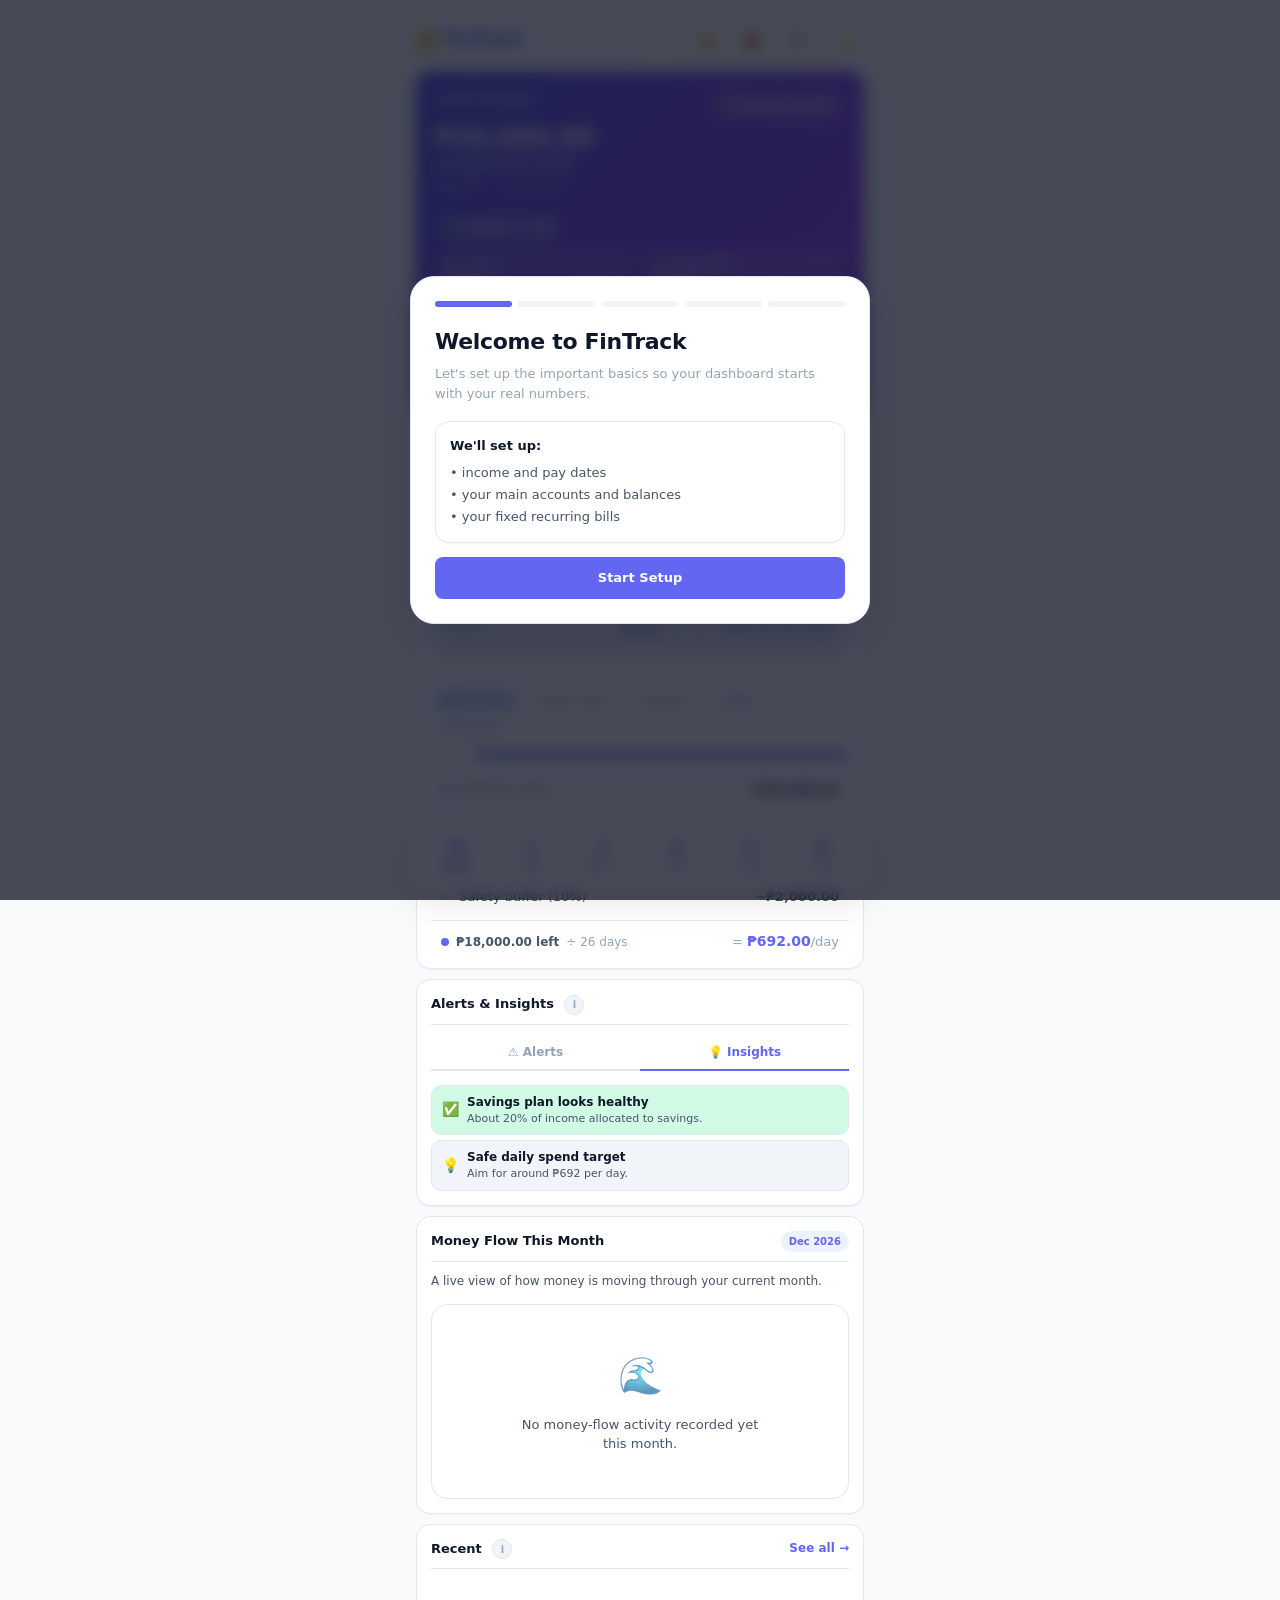
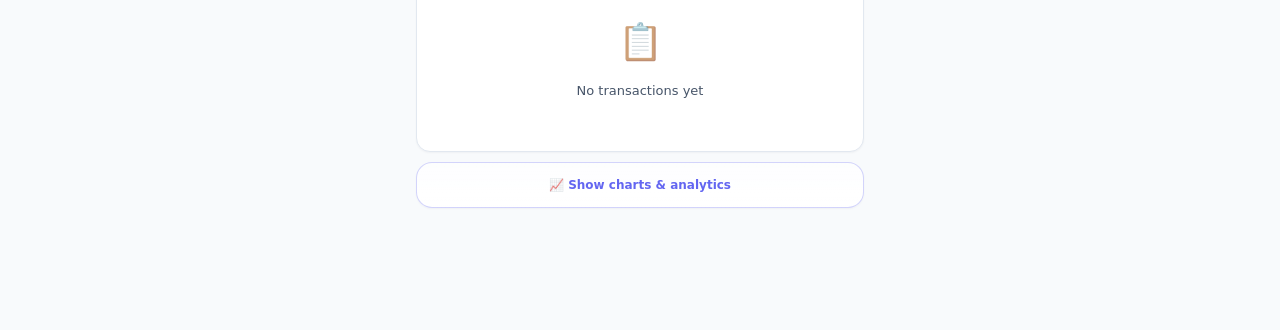
==== commit e801179d: "patch" ====
--- a/index.html
+++ b/index.html
@@ -164,8 +164,23 @@
 
 <!-- ADD -->
 <div class="section" id="sec-add">
-  <div class="card">
-    <div class="card-header"><span class="card-title">New Expense <span class="tooltip-anchor"><button class="tooltip-dot" onclick="toggleTooltip(event,'tip-add-expense')">i</button><span class="tooltip-pop" id="tip-add-expense"><div class="tooltip-title"></div><div class="tooltip-body"></div></span></span></span><button class="btn btn-ghost btn-sm" onclick="openSmsModal()" style="margin-left:auto">📱 Paste SMS</button></div>
+  <div class="add-page-hero">
+    <div>
+      <div class="add-page-eyebrow">Log money movement</div>
+      <h2>Add Transaction</h2>
+      <p>Capture expenses and income while keeping balances accurate.</p>
+    </div>
+    <button class="btn btn-ghost btn-sm add-sms-hero-btn" onclick="openSmsModal()">📱 SMS</button>
+  </div>
+
+  <div class="card add-form-card add-expense-card">
+    <div class="card-header add-form-head">
+      <div>
+        <span class="card-title">New Expense <span class="tooltip-anchor"><button class="tooltip-dot" onclick="toggleTooltip(event,'tip-add-expense')">i</button><span class="tooltip-pop" id="tip-add-expense"><div class="tooltip-title"></div><div class="tooltip-body"></div></span></span></span>
+        <div class="add-form-sub">Record spending from a wallet or bank account.</div>
+      </div>
+      <span class="add-form-badge expense">Spend</span>
+    </div>
     <div class="input-row">
       <div class="input-group" id="tour-target-amount"><label class="input-label">Amount (₱)</label><input type="number" class="input" id="f-amount" placeholder="0.00" oninput="updateAddPreviews()"></div>
       <div class="input-group" id="tour-target-date"><label class="input-label">Date</label><input type="date" class="input" id="f-date"></div>
@@ -194,12 +209,18 @@
       <div id="tag-suggestions" class="quick-actions" style="margin-top:6px;flex-wrap:wrap"></div>
     </div>
   </div>
-  <div class="card">
-    <div class="card-header"><span class="card-title">Quick Add</span></div>
+  <div class="card add-quick-card">
+    <div class="card-header"><span class="card-title">Quick Add</span><span class="card-badge">Common</span></div>
     <div class="quick-actions" id="quick-buttons"></div>
   </div>
-  <div class="card">
-    <div class="card-header"><span class="card-title">Extra Income <span class="tooltip-anchor"><button class="tooltip-dot" onclick="toggleTooltip(event,'tip-add-income')">i</button><span class="tooltip-pop" id="tip-add-income"><div class="tooltip-title"></div><div class="tooltip-body"></div></span></span></span><span class="card-badge" style="background:var(--green-soft);color:var(--green)">+ Income</span></div>
+  <div class="card add-form-card add-income-card">
+    <div class="card-header add-form-head">
+      <div>
+        <span class="card-title">Extra Income <span class="tooltip-anchor"><button class="tooltip-dot" onclick="toggleTooltip(event,'tip-add-income')">i</button><span class="tooltip-pop" id="tip-add-income"><div class="tooltip-title"></div><div class="tooltip-body"></div></span></span></span>
+        <div class="add-form-sub">Add money received outside regular tracking.</div>
+      </div>
+      <span class="add-form-badge income">Income</span>
+    </div>
     <div class="input-row">
       <div class="input-group"><label class="input-label">Amount (₱)</label><input type="number" class="input" id="inc-amount" placeholder="0.00" oninput="updateAddPreviews()"></div>
       <div class="input-group"><label class="input-label">Date</label><input type="date" class="input" id="inc-date"></div>
@@ -344,21 +365,28 @@
   </div>
   <div class="card"><div class="card-header"><span class="card-title">Monthly Report</span></div><div id="monthly-report-wrap"></div></div>
   <div class="card"><div class="card-header"><span class="card-title">Financial Journal</span><button class="btn btn-sm btn-ghost" onclick="openModal('modal-add-journal')">+ Add</button></div><div id="journal-list"></div></div>
-  <div class="card"><div class="card-header"><span class="card-title">50/30/20 Rule</span></div><div id="rule-content"></div></div>
-  <div class="card">
-    <div class="card-header">
-      <span class="card-title">Budget Review</span>
-      <span class="card-badge">This month</span>
-    </div>
-    <div id="budget-review-card"></div>
-  </div>
-  <div class="card">
-    <div class="card-header">
-      <span class="card-title">Budget Strategy</span>
-      <span class="card-badge">Needs / Wants / Savings</span>
-    </div>
-    <div id="budget-strategy-card"></div>
-  </div>
+  <section class="budget-hub" id="budgets-hub" aria-labelledby="budgets-hub-title">
+    <header class="budget-hub-header">
+      <div class="budget-hub-eyebrow">SECTION</div>
+      <h2 class="budget-hub-title" id="budgets-hub-title">Budgets</h2>
+      <p class="budget-hub-meta">Plan, review, and adjust your spending allocation in one place.</p>
+    </header>
+    <div class="card"><div class="card-header"><span class="card-title">50/30/20 Rule</span><span class="card-badge">Framework</span></div><div id="rule-content"></div></div>
+    <div class="card">
+      <div class="card-header">
+        <span class="card-title">Budget Strategy</span>
+        <span class="card-badge">Needs / Wants / Savings</span>
+      </div>
+      <div id="budget-strategy-card"></div>
+    </div>
+    <div class="card">
+      <div class="card-header">
+        <span class="card-title">Budget Review</span>
+        <span class="card-badge">This month</span>
+      </div>
+      <div id="budget-review-card"></div>
+    </div>
+  </section>
   <div class="card">
     <div class="card-header">
       <span class="card-title">Month Close Wizard</span>
@@ -383,12 +411,12 @@
 </div>
 
 <nav class="bottom-nav">
-  <button class="nav-item active" data-tab="dashboard" onclick="showTab('dashboard')"><span class="nav-icon">📊</span>Home</button>
-  <button class="nav-item" id="tour-target-nav-add" data-tab="add" onclick="showTab('add')"><span class="nav-icon">➕</span>Add</button>
-  <button class="nav-item" data-tab="history" onclick="showTab('history')"><span class="nav-icon">📋</span>History</button>
-  <button class="nav-item" data-tab="goals" onclick="showTab('goals')"><span class="nav-icon">🎯</span>Goals</button>
-  <button class="nav-item" data-tab="debts" onclick="showTab('debts')"><span class="nav-icon">💳</span>Debts</button>
-  <button class="nav-item" data-tab="more" onclick="showTab('more')"><span class="nav-icon">⚙️</span>More</button>
+  <button class="nav-item active" data-tab="dashboard" onclick="showTab('dashboard')" aria-label="Home"><svg class="nav-icon" viewBox="0 0 24 24" fill="none" stroke="currentColor" stroke-width="1.8" stroke-linecap="round" stroke-linejoin="round" aria-hidden="true"><path d="M3 12l9-9 9 9"/><path d="M5 10v9a1 1 0 0 0 1 1h3v-7h6v7h3a1 1 0 0 0 1-1v-9"/></svg>Home</button>
+  <button class="nav-item" id="tour-target-nav-add" data-tab="add" onclick="showTab('add')" aria-label="Add"><svg class="nav-icon" viewBox="0 0 24 24" fill="none" stroke="currentColor" stroke-width="1.8" stroke-linecap="round" stroke-linejoin="round" aria-hidden="true"><circle cx="12" cy="12" r="9"/><path d="M12 8v8M8 12h8"/></svg>Add</button>
+  <button class="nav-item" data-tab="history" onclick="showTab('history')" aria-label="History"><svg class="nav-icon" viewBox="0 0 24 24" fill="none" stroke="currentColor" stroke-width="1.8" stroke-linecap="round" stroke-linejoin="round" aria-hidden="true"><path d="M9 5H7a2 2 0 0 0-2 2v12a2 2 0 0 0 2 2h10a2 2 0 0 0 2-2V7a2 2 0 0 0-2-2h-2"/><rect x="9" y="3" width="6" height="4" rx="1"/><path d="M9 12h6M9 16h4"/></svg>History</button>
+  <button class="nav-item" data-tab="goals" onclick="showTab('goals')" aria-label="Goals"><svg class="nav-icon" viewBox="0 0 24 24" fill="none" stroke="currentColor" stroke-width="1.8" stroke-linecap="round" stroke-linejoin="round" aria-hidden="true"><circle cx="12" cy="12" r="9"/><circle cx="12" cy="12" r="5"/><circle cx="12" cy="12" r="1.4" fill="currentColor"/></svg>Goals</button>
+  <button class="nav-item" data-tab="debts" onclick="showTab('debts')" aria-label="Debts"><svg class="nav-icon" viewBox="0 0 24 24" fill="none" stroke="currentColor" stroke-width="1.8" stroke-linecap="round" stroke-linejoin="round" aria-hidden="true"><rect x="2.5" y="5.5" width="19" height="13" rx="2"/><path d="M2.5 10h19M6 15h4"/></svg>Debts</button>
+  <button class="nav-item" data-tab="more" onclick="showTab('more')" aria-label="More"><svg class="nav-icon" viewBox="0 0 24 24" fill="none" stroke="currentColor" stroke-width="1.8" stroke-linecap="round" stroke-linejoin="round" aria-hidden="true"><rect x="3.5" y="3.5" width="7" height="7" rx="1.4"/><rect x="13.5" y="3.5" width="7" height="7" rx="1.4"/><rect x="3.5" y="13.5" width="7" height="7" rx="1.4"/><rect x="13.5" y="13.5" width="7" height="7" rx="1.4"/></svg>More</button>
 </nav>
 </div>
 
@@ -574,12 +602,12 @@
   </div>
   <div class="input-row">
     <div class="input-group"><label class="input-label">Icon</label><select class="input" id="nw-acc-icon" onchange="renderNwModalPreview()"><option>🏦</option><option>📱</option><option>💳</option><option>💵</option><option>📈</option><option>🏠</option><option>🚗</option><option>🪙</option><option>💼</option><option>🎯</option></select></div>
-    <div class="input-group" id="nw-acc-balance-row"><label class="input-label">Opening Balance (₱)</label><input type="number" class="input" id="nw-acc-balance" placeholder="0" oninput="renderNwModalPreview()"></div>
+    <div class="input-group" id="nw-acc-balance-row"><label class="input-label">Opening Balance (₱)</label><input type="number" class="input" id="nw-acc-balance" placeholder="0.00" step="0.01" inputmode="decimal" oninput="renderNwModalPreview()"></div>
   </div>
   <div class="input-group"><label class="input-label">Account Name</label><input type="text" class="input" id="nw-acc-name" placeholder="e.g. Maya Savings" oninput="renderNwModalPreview()"></div>
   <div class="input-group" id="nw-cc-limit-row" style="display:none">
     <label class="input-label">Credit Limit (₱)</label>
-    <input type="number" class="input" id="nw-cc-limit" placeholder="e.g. 15000" oninput="renderNwModalPreview()">
+    <input type="number" class="input" id="nw-cc-limit" placeholder="e.g. 15000.00" step="0.01" inputmode="decimal" oninput="renderNwModalPreview()">
   </div>
   <div class="input-group" id="nw-link-debt-row" style="display:none">
     <label class="input-label">Link to Debt</label>
@@ -715,7 +743,7 @@
 </div>
 
 <div class="modal-overlay money-flow-modal" id="modal-money-flow" onclick="if(event.target===this)closeMoneyFlowFullscreen()">
-  <div class="modal money-flow-modal-shell" id="money-flow-fullscreen-shell">
+  <div class="modal money-flow-modal-shell modal-no-close" id="money-flow-fullscreen-shell">
     <div class="modal-handle"></div>
     <div id="money-flow-fullscreen-content"></div>
   </div>
--- a/css/base.css
+++ b/css/base.css
@@ -37,7 +37,7 @@
 .card-subtitle{font-size:11px;color:var(--text3);margin-top:2px}
 .card-badge{font-size:10px;font-weight:700;padding:3px 8px;border-radius:999px;background:var(--accent-soft);color:var(--accent);letter-spacing:.02em}
 
-.greeting{background:linear-gradient(135deg,#6366f1,#8b5cf6,#a855f7);border:none;color:#fff;padding:24px;position:relative;overflow:hidden}
+.greeting{background:linear-gradient(135deg,#6366f1,#8b5cf6,#a855f7);border:none;color:#fff;padding:16px 18px;position:relative;overflow:hidden}
 .greeting::after{
   content:'';
   position:absolute;
@@ -77,7 +77,7 @@
 .greeting .g-sub{font-size:13px;opacity:.75;display:flex;gap:16px;flex-wrap:wrap}
 .greeting .g-tag{display:inline-flex;align-items:center;gap:4px;background:rgba(255,255,255,.15);padding:4px 10px;border-radius:20px;font-size:11px;font-weight:600;margin-top:8px}
 .greeting-carousel{position:relative}
-.greeting-slides{position:relative;min-height:166px}
+.greeting-slides{position:relative;min-height:128px}
 .greeting-slide{
   display:none;
   opacity:0;
@@ -94,16 +94,16 @@
   100%{opacity:1;transform:translateX(0) scale(1)}
 }
 .greeting-top{display:flex;align-items:flex-start;justify-content:space-between;gap:12px}
-.greeting-kicker{font-size:12px;opacity:.8;font-weight:700;letter-spacing:.3px;text-transform:uppercase}
-.greeting-side-pill{display:inline-flex;align-items:center;gap:6px;padding:6px 10px;border-radius:999px;background:rgba(255,255,255,.14);font-size:11px;font-weight:700;white-space:nowrap}
-.greeting-value{font-size:34px;font-weight:800;line-height:1.02;letter-spacing:-1.2px;margin-top:10px;text-shadow:0 2px 28px rgba(255,255,255,.2)}
-.greeting-label{font-size:13px;opacity:.88;font-weight:600;margin-top:6px}
-.greeting-subline{font-size:13px;opacity:.74;display:flex;gap:10px;flex-wrap:wrap;margin-top:6px}
-.greeting-chip-row{display:flex;gap:8px;flex-wrap:wrap;margin-top:14px}
-.greeting-mini-stats{display:grid;grid-template-columns:repeat(2,minmax(0,1fr));gap:10px;margin-top:14px}
-.greeting-mini-stat{padding:10px 12px;border-radius:14px;background:rgba(255,255,255,.12);backdrop-filter:blur(4px);-webkit-backdrop-filter:blur(4px);min-width:0}
-.greeting-mini-label{display:block;font-size:10px;font-weight:700;letter-spacing:.06em;text-transform:uppercase;opacity:.76;margin-bottom:4px}
-.greeting-mini-stat strong{display:block;font-size:14px;font-weight:800;line-height:1.3;word-break:break-word}
+.greeting-kicker{font-size:10px;opacity:.78;font-weight:700;letter-spacing:.12em;text-transform:uppercase}
+.greeting-side-pill{display:inline-flex;align-items:center;gap:6px;padding:5px 9px;border-radius:999px;background:rgba(255,255,255,.14);font-size:10px;font-weight:700;white-space:nowrap}
+.greeting-value{font-size:26px;font-weight:800;line-height:1.05;letter-spacing:-.022em;margin-top:6px;text-shadow:0 2px 18px rgba(255,255,255,.18)}
+.greeting-label{font-size:12px;opacity:.85;font-weight:600;margin-top:3px}
+.greeting-subline{font-size:11px;opacity:.7;display:flex;gap:8px;flex-wrap:wrap;margin-top:5px}
+.greeting-chip-row{display:flex;gap:6px;flex-wrap:wrap;margin-top:9px}
+.greeting-mini-stats{display:grid;grid-template-columns:repeat(2,minmax(0,1fr));gap:8px;margin-top:9px}
+.greeting-mini-stat{padding:7px 10px 8px;border-radius:11px;background:rgba(255,255,255,.12);backdrop-filter:blur(4px);-webkit-backdrop-filter:blur(4px);min-width:0}
+.greeting-mini-label{display:block;font-size:9px;font-weight:700;letter-spacing:.10em;text-transform:uppercase;opacity:.74;margin-bottom:2px}
+.greeting-mini-stat strong{display:block;font-size:13px;font-weight:800;line-height:1.25;word-break:break-word;letter-spacing:-.012em}
 .greeting-progress{margin-top:14px}
 .greeting-progress-track{height:8px;border-radius:999px;background:rgba(255,255,255,.12);overflow:hidden}
 .greeting-progress-fill{height:100%;border-radius:999px;background:rgba(255,255,255,.55)}
@@ -158,12 +158,12 @@
   .greeting-mini-stats{grid-template-columns:1fr}
 }
 
-.stats-grid{display:grid;grid-template-columns:1fr 1fr;gap:1px;margin-bottom:10px;background:var(--border);border-radius:var(--radius-sm);overflow:hidden}
-.stat-card{background:var(--surface);padding:10px 12px;transition:var(--transition)}
+.stats-grid{display:grid;grid-template-columns:1fr 1fr;gap:1px;margin-bottom:10px;background:var(--border);border-radius:14px;overflow:hidden;border:1px solid var(--border)}
+.stat-card{background:var(--surface);padding:11px 14px 12px;display:grid;gap:3px;min-width:0;transition:background .18s ease}
 .stat-card:hover{background:var(--surface2)}
-.stat-label{font-size:10px;font-weight:600;color:var(--text3);text-transform:uppercase;letter-spacing:.5px}
-.stat-value{font-size:16px;font-weight:800;margin-top:2px;letter-spacing:-.3px}
-.stat-change{font-size:10px;margin-top:2px;font-weight:600}
+.stat-label{font-size:9px;font-weight:700;color:var(--text3);text-transform:uppercase;letter-spacing:.12em;line-height:1.2}
+.stat-value{font-size:16px;font-weight:800;letter-spacing:-.018em;line-height:1.15}
+.stat-change{font-size:10px;font-weight:600;line-height:1.3}
 
 .progress{margin-bottom:9px}
 .progress-header{display:flex;justify-content:space-between;align-items:center;margin-bottom:4px}
@@ -173,11 +173,12 @@
 .progress-fill{height:100%;border-radius:999px;transition:width .4s ease}
 
 .bottom-nav{position:fixed;bottom:0;left:50%;transform:translateX(-50%);width:100%;max-width:480px;background:var(--surface);border-top:1px solid var(--border);display:flex;padding:8px 12px;padding-bottom:max(8px,env(safe-area-inset-bottom));z-index:100;backdrop-filter:blur(20px)}
-.nav-item{flex:1;display:flex;flex-direction:column;align-items:center;gap:2px;padding:6px 0;border-radius:var(--radius-xs);cursor:pointer;transition:var(--transition);border:none;background:none;color:var(--text3);font-size:10px;font-weight:500;font-family:inherit}
+.nav-item{flex:1;display:flex;flex-direction:column;align-items:center;gap:4px;padding:6px 0;border-radius:var(--radius-xs);cursor:pointer;transition:color .18s ease;border:none;background:none;color:var(--text3);font-size:10px;font-weight:600;font-family:inherit;letter-spacing:.005em}
 .nav-item.active{color:var(--accent)}
-.nav-item.active .nav-icon{background:var(--accent-soft);color:var(--accent)}
-.nav-icon{font-size:18px;width:32px;height:28px;display:flex;align-items:center;justify-content:center;border-radius:14px;transition:var(--transition)}
-.nav-item:hover .nav-icon{background:var(--surface2)}
+.nav-item.active .nav-icon{color:var(--accent);stroke-width:2}
+.nav-icon{width:22px;height:22px;display:block;stroke:currentColor;color:var(--text3);transition:color .18s ease,stroke-width .18s ease;flex-shrink:0;background:none;border-radius:0}
+.nav-item:hover{color:var(--text2)}
+.nav-item:hover.active{color:var(--accent)}
 
 .section{display:none;animation:fadeIn .25s ease}.section.active{display:block}
 @keyframes fadeIn{from{opacity:0;transform:translateY(8px)}to{opacity:1;transform:translateY(0)}}
--- a/css/layout.css
+++ b/css/layout.css
@@ -52,7 +52,12 @@
 
 .modal-overlay{position:fixed;top:0;left:0;width:100%;height:100%;background:rgba(0,0,0,.4);display:none;align-items:flex-end;justify-content:center;z-index:200;backdrop-filter:blur(4px)}
 .modal-overlay.show{display:flex}
-.modal{background:var(--surface);border-radius:var(--radius) var(--radius) 0 0;padding:20px;padding-bottom:max(20px,env(safe-area-inset-bottom));width:100%;max-width:480px;max-height:90vh;overflow-y:auto;animation:slideUp .25s ease}
+.modal{background:var(--surface);border-radius:var(--radius) var(--radius) 0 0;padding:20px;padding-bottom:max(20px,env(safe-area-inset-bottom));width:100%;max-width:480px;max-height:90vh;overflow-y:auto;animation:slideUp .25s ease;position:relative}
+.modal-close-btn{position:absolute;top:14px;right:14px;width:30px;height:30px;border:none;background:rgba(148,163,184,.10);color:var(--text2);border-radius:8px;display:inline-flex;align-items:center;justify-content:center;cursor:pointer;transition:background .15s ease,color .15s ease;padding:0;z-index:5}
+.modal-close-btn:hover{background:rgba(239,68,68,.1);color:var(--red)}
+.modal-close-btn:active{transform:scale(.94)}
+.modal-close-btn svg{display:block}
+.modal-no-close .modal-close-btn{display:none}
 @keyframes slideUp{from{transform:translateY(100%)}to{transform:translateY(0)}}
 .modal-handle{width:32px;height:3px;background:var(--border);border-radius:2px;margin:0 auto 14px}
 .modal h3{font-size:15px;font-weight:700;margin-bottom:14px;letter-spacing:-.01em}
@@ -256,7 +261,7 @@
   .notif-item{padding:10px}
   .bottom-nav{padding-left:8px;padding-right:8px}
   .nav-item{font-size:9px}
-  .nav-icon{width:28px;height:24px;font-size:16px}
+  .nav-icon{width:20px;height:20px}
 }
 
 @media(max-width:320px){
--- a/css/components.css
+++ b/css/components.css
@@ -601,8 +601,7 @@
 /* ── Bottom nav refinements ── */
 .bottom-nav { padding: 6px 8px; padding-bottom: max(6px, env(safe-area-inset-bottom)); backdrop-filter: blur(20px); -webkit-backdrop-filter: blur(20px); }
 .nav-item { font-weight: 600; -webkit-tap-highlight-color: transparent; }
-.nav-item.active .nav-icon { transform: scale(1.05); }
-.nav-icon { width: 36px; height: 30px; border-radius: 15px; }
+.nav-icon { width: 22px; height: 22px; border-radius: 0; }
 .nav-item:active { transform: scale(.95); }
 
 /* ── Section fade-in — smoother ── */
@@ -615,39 +614,145 @@
 .input:focus { box-shadow: 0 0 0 3px rgba(99,102,241,.12); }
 
 /* ── Stat cards ── */
-.stat-label { font-size: 10px; letter-spacing: .6px; }
+.stat-label { font-size: 9px; letter-spacing: .12em; }
+
+/* ── Budget Hub (More tab) ── */
+.budget-hub { display: grid; gap: 10px; padding: 18px 0 4px; margin-top: 6px; position: relative; scroll-margin-top: 84px; }
+.budget-hub::before { content: ""; position: absolute; left: -16px; right: -16px; top: 0; height: 1px; background: var(--border); }
+.budget-hub-header { padding: 4px 4px 6px; display: grid; gap: 4px; }
+.budget-hub-eyebrow { font-size: 9px; font-weight: 800; letter-spacing: .14em; color: var(--text3); text-transform: uppercase; }
+.budget-hub-title { font-size: 18px; font-weight: 800; letter-spacing: -.018em; margin: 0; color: var(--text); line-height: 1.15; }
+.budget-hub-meta { font-size: 12px; color: var(--text2); margin: 0; line-height: 1.45; max-width: 60ch; }
+.budget-hub .card { margin-bottom: 0; }
+.budget-hub,
+.budget-hub > *,
+.budget-hub .card{
+  width:100%;
+  max-width:100%;
+  min-width:0;
+}
+.budget-hub .card{
+  overflow:hidden;
+}
+#rule-content{
+  min-width:0;
+  overflow:hidden;
+}
+#rule-content > div{
+  min-width:0;
+  max-width:100%;
+}
+#rule-content > div:not(:first-child){
+  display:grid !important;
+  grid-template-columns:minmax(0,1fr) minmax(96px,auto);
+  gap:10px;
+  align-items:center !important;
+}
+#rule-content > div:not(:first-child) > div{
+  min-width:0;
+}
+#rule-content > div:not(:first-child) > div:first-child{
+  overflow-wrap:anywhere;
+}
+#rule-content > div:not(:first-child) > div:last-child{
+  justify-self:end;
+  width:max-content;
+  max-width:112px;
+  line-height:1.25;
+}
+#rule-content > div:not(:first-child) > div:last-child > div:first-child{
+  font-size:16px;
+  line-height:1.1;
+}
+#rule-content > div:not(:first-child) > div:last-child > div:nth-child(2){
+  max-width:92px;
+  margin-left:auto;
+  line-height:1.3;
+}
 
 /* ── Bar chart ── */
 .year-section-label{font-size:10px;font-weight:700;text-transform:uppercase;letter-spacing:.6px;color:var(--text3);margin-bottom:10px}
 
 .money-flow-meta { font-size: 12px; color: var(--text2); line-height: 1.6; margin-bottom: 14px; }
 .money-flow-summary { display: flex; gap: 8px; flex-wrap: wrap; margin-bottom: 14px; }
-.money-flow-pill { display: inline-flex; align-items: center; gap: 6px; padding: 7px 11px; border-radius: 999px; background: var(--surface2); border: 1px solid var(--border); font-size: 11px; font-weight: 700; color: var(--text2); }
-.money-flow-pill strong { color: var(--text); }
-.money-flow-pill-income { background: var(--green-soft); border-color: rgba(34,197,94,.25); color: var(--green); }
-.money-flow-pill-income strong { color: var(--green); }
-.money-flow-pill-spending { background: var(--red-soft); border-color: rgba(239,68,68,.25); color: var(--red); }
-.money-flow-pill-spending strong { color: var(--red); }
-.money-flow-pill-savings { background: var(--accent-soft); border-color: rgba(129,140,248,.25); color: var(--accent); }
-.money-flow-pill-savings strong { color: var(--accent); }
-.money-flow-pill-balance { background: var(--amber-soft); border-color: rgba(245,158,11,.25); color: var(--amber); }
-.money-flow-pill-balance strong { color: var(--amber); }
+.money-flow-card-shell { display: grid; gap: 12px; }
+.money-flow-meta { font-size: 12px; line-height: 1.5; color: var(--text2); }
+.money-flow-summary { margin: 0; }
+.mf-stats-panel { width: 100%; border: 1px solid var(--border); border-radius: 14px; background: var(--surface); overflow: hidden; }
+.mf-stats-hero { padding: 12px 14px 11px; }
+.mf-stats-hero-row { display: flex; align-items: center; justify-content: space-between; gap: 10px; min-height: 14px; }
+.mf-stats-hero-label { font-size: 9px; font-weight: 700; letter-spacing: .12em; text-transform: uppercase; color: var(--text3); }
+.mf-stats-hero-delta { display: inline-flex; align-items: center; }
+.mf-stats-hero-amount { font-size: 22px; font-weight: 800; letter-spacing: -.022em; line-height: 1.1; color: var(--text); margin: 4px 0 9px; }
+.mf-stats-hero-amount.is-over { color: var(--red); }
+.mf-stats-pace { display: grid; gap: 4px; }
+.mf-stats-pace-bar { position: relative; height: 3px; border-radius: 999px; background: rgba(148,163,184,.16); overflow: hidden; display: flex; }
+.mf-stats-pace-fill { height: 100%; border-radius: inherit; transition: width .4s ease; }
+.mf-stats-pace-fill.is-safe { background: var(--green); }
+.mf-stats-pace-fill.is-warn { background: var(--amber); }
+.mf-stats-pace-fill.is-over { background: var(--red); }
+.mf-stats-pace-over { height: 100%; background: repeating-linear-gradient(135deg, rgba(220,38,38,.7) 0 3px, rgba(220,38,38,.4) 3px 6px); }
+.mf-stats-pace-text { font-size: 9px; font-weight: 600; color: var(--text3); letter-spacing: .005em; }
+.mf-stats-row { display: grid; grid-template-columns: repeat(3, minmax(0, 1fr)); border-top: 1px solid var(--border); }
+.mf-stats-cell { position: relative; padding: 9px 14px 10px; display: grid; gap: 2px; min-width: 0; }
+.mf-stats-cell + .mf-stats-cell::before { content: ""; position: absolute; left: 0; top: 18%; bottom: 18%; width: 1px; background: var(--border); }
+.mf-stats-cell-label { font-size: 9px; font-weight: 700; letter-spacing: .12em; text-transform: uppercase; color: var(--text3); }
+.mf-stats-cell-val { font-size: 14px; font-weight: 800; letter-spacing: -.015em; color: var(--text); line-height: 1.15; }
+.mf-stats-cell-val.is-income { color: var(--green); }
+.mf-stats-cell-val.is-savings { color: var(--accent); }
+.mf-stats-cell-val.is-deficit { color: var(--red); }
+.mf-stats-cell-val.is-surplus { color: var(--green); }
+.mf-stats-cell-val.is-zero { color: var(--text2); }
+.money-flow-sub { display: inline-block; font-size: 10px; font-weight: 700; letter-spacing: 0; line-height: 1.3; }
+.money-flow-sub-good { color: var(--green); }
+.money-flow-sub-bad { color: var(--red); }
+.money-flow-sub-muted { color: var(--text3); }
+.dark .mf-stats-panel,
+.money-flow-modal-shell.money-flow-theme-dark .mf-stats-panel { background: var(--surface); border-color: rgba(148,163,184,.14); }
+.dark .mf-stats-row,
+.dark .mf-stats-cell + .mf-stats-cell::before { border-color: rgba(148,163,184,.14); background-color: rgba(148,163,184,.14); }
 .money-flow-head-actions { display: flex; align-items: center; justify-content: flex-end; gap: 8px; flex-wrap: wrap; }
 .money-flow-expand-btn { white-space: nowrap; }
-.money-flow-chart { border: 1px solid var(--border); border-radius: 18px; background: linear-gradient(180deg, var(--surface2), rgba(255,255,255,0)); padding: 12px; }
+.money-flow-chart { border: 1px solid var(--border); border-radius: 16px; background: var(--surface); padding: 8px; }
 .money-flow-chart-preview { cursor: zoom-in; transition: var(--transition); }
-.money-flow-chart-preview:hover { border-color: var(--accent); box-shadow: 0 0 0 1px rgba(129,140,248,.12); }
+.money-flow-chart-preview:hover { border-color: var(--text3); }
 .money-flow-svg { width: 100%; height: auto; display: block; }
-.money-flow-stage { font-size: 11px; font-weight: 800; letter-spacing: .07em; text-transform: uppercase; fill: var(--text3); }
-.money-flow-stage-line { stroke: var(--text3); stroke-width: 1.5; opacity: .3; }
+.money-flow-stage { font-size: 10px; font-weight: 700; letter-spacing: .12em; text-transform: uppercase; fill: var(--text3); }
+.money-flow-stage-line { display: none; }
 .money-flow-node { fill: var(--surface); stroke: var(--border); stroke-width: 1; }
-.money-flow-node-tint { pointer-events: none; }
-.money-flow-node-accent { opacity: .95; }
+.money-flow-node-tint { display: none; }
+.money-flow-node-accent { opacity: 1; }
 .money-flow-node-label { font-size: 12px; font-weight: 700; fill: var(--text); }
-.money-flow-node-sub { font-size: 10px; fill: var(--text3); }
+.money-flow-node-sub { font-size: 10px; font-weight: 600; fill: var(--text3); }
+.money-flow-node-net { font-size: 10px; font-weight: 800; letter-spacing: -.01em; }
+.money-flow-node-net.is-pos { fill: var(--green); }
+.money-flow-node-net.is-neg { fill: var(--red); }
+.money-flow-link-pct rect { fill: var(--surface); stroke: var(--border); stroke-width: 1; }
+.money-flow-link-pct text { font-size: 10px; font-weight: 800; fill: var(--text); letter-spacing: -.01em; }
+.money-flow-transfer-arc { fill: none; stroke: rgba(100,116,139,.55); stroke-width: 1.4; stroke-dasharray: 5 4; stroke-linecap: round; opacity: .85; }
+.money-flow-transfer-arc.is-muted { opacity: .25; }
+.money-flow-transfer-label rect { fill: var(--surface); stroke: rgba(100,116,139,.4); stroke-width: 1; stroke-dasharray: 0; }
+.money-flow-transfer-label text { font-size: 9px; font-weight: 700; fill: var(--text2); letter-spacing: -.005em; }
+.money-flow-modal-shell.money-flow-theme-dark .money-flow-transfer-arc,
+.dark .money-flow-modal-shell .money-flow-transfer-arc { stroke: rgba(148,163,184,.7); }
+.money-flow-modal-shell.money-flow-theme-dark .money-flow-transfer-label rect,
+.dark .money-flow-modal-shell .money-flow-transfer-label rect { fill: rgba(15,23,42,.92); stroke: rgba(148,163,184,.32); }
+.money-flow-modal-shell.money-flow-theme-dark .money-flow-transfer-label text,
+.dark .money-flow-modal-shell .money-flow-transfer-label text { fill: #cbd5e1; }
+.money-flow-modal-shell.money-flow-theme-dark .money-flow-link-pct rect,
+.dark .money-flow-modal-shell .money-flow-link-pct rect { fill: rgba(15,23,42,.92); stroke: rgba(148,163,184,.28); }
+.money-flow-modal-shell.money-flow-theme-dark .money-flow-link-pct text,
+.dark .money-flow-modal-shell .money-flow-link-pct text { fill: #f8fafc; }
 .money-flow-link { fill: none; stroke-linecap: round; stroke-linejoin: round; shape-rendering: geometricPrecision; mix-blend-mode: multiply; }
-.money-flow-caption { font-size: 11px; color: var(--text3); line-height: 1.55; margin-top: 10px; }
+.money-flow-caption { display: flex; align-items: center; justify-content: space-between; gap: 12px; font-size: 11px; color: var(--text3); line-height: 1.5; margin-top: 2px; }
 .money-flow-inline-link { color: var(--accent); font-weight: 700; }
+@media (max-width: 480px) {
+  .mf-stats-hero { padding: 11px 12px 10px; }
+  .mf-stats-hero-amount { font-size: 20px; margin: 3px 0 8px; }
+  .mf-stats-cell { padding: 8px 11px 9px; }
+  .mf-stats-cell-val { font-size: 13px; }
+  .mf-stats-pace-text { font-size: 9px; }
+}
 .money-flow-modal { z-index: 340; align-items: center; justify-content: center; background: rgba(15,23,42,.2); backdrop-filter: blur(12px); -webkit-backdrop-filter: blur(12px); }
 .dark .money-flow-modal { background: rgba(2,6,23,.76); }
 .money-flow-modal-shell { --money-flow-shell-bg: rgba(255,255,255,.82); --money-flow-shell-border: rgba(148,163,184,.26); --money-flow-stage-bg: linear-gradient(180deg, rgba(255,255,255,.9), rgba(241,245,249,.92)); --money-flow-stage-border: rgba(148,163,184,.22); --money-flow-stage-shadow: inset 0 1px 0 rgba(255,255,255,.82); --money-flow-control-bg: rgba(255,255,255,.84); --money-flow-control-border: rgba(148,163,184,.3); --money-flow-control-text: #0f172a; --money-flow-control-active-bg: rgba(99,102,241,.12); --money-flow-control-active-border: rgba(99,102,241,.55); --money-flow-control-active-text: #4f46e5; position: relative; width: min(1600px, calc(100vw - 24px)); height: min(calc(100vh - 24px), 960px); max-width: none; max-height: none; border-radius: 24px; padding: 12px; display: flex; flex-direction: column; overflow: hidden; background: var(--money-flow-shell-bg); border: 1px solid var(--money-flow-shell-border); box-shadow: 0 24px 64px rgba(0,0,0,.24); }
@@ -696,9 +801,9 @@
 .money-flow-node-group.is-selected .money-flow-node { stroke: var(--accent); stroke-width: 2.2; }
 .money-flow-node-group.is-active .money-flow-node-accent,
 .money-flow-node-group.is-selected .money-flow-node-accent { opacity: 1; }
-.money-flow-detail-tray { position: absolute; display: grid; gap: 12px; padding: 14px 16px; border-radius: 22px; border: 1px solid var(--money-flow-control-border); background: var(--money-flow-control-bg); color: var(--money-flow-control-text); box-shadow: 0 18px 44px rgba(0,0,0,.16); backdrop-filter: blur(12px); -webkit-backdrop-filter: blur(12px); pointer-events: auto; }
-.money-flow-side-drawer { top: 50%; right: 12px; left: auto; bottom: auto; transform: translateY(-50%); }
-.money-flow-side-drawer-open { width: min(320px, calc(100% - 48px)); max-width: calc(100% - 48px); max-height: min(70vh, 540px); padding: 14px 14px 14px 18px; overflow: auto; overscroll-behavior: contain; box-shadow: 0 16px 38px rgba(0,0,0,.14); }
+.money-flow-detail-tray { position: absolute; display: grid; gap: 14px; padding: 16px 18px; border-radius: 18px; border: 1px solid var(--money-flow-control-border); background: var(--money-flow-control-bg); color: var(--money-flow-control-text); box-shadow: 0 12px 32px rgba(0,0,0,.10); backdrop-filter: blur(14px); -webkit-backdrop-filter: blur(14px); pointer-events: auto; }
+.money-flow-side-drawer { top: 50%; right: 14px; left: auto; bottom: auto; transform: translateY(-50%); }
+.money-flow-side-drawer-open { width: min(340px, calc(100% - 48px)); max-width: calc(100% - 48px); max-height: min(72vh, 580px); padding: 18px 16px 16px 20px; overflow: auto; overscroll-behavior: contain; box-shadow: 0 12px 32px rgba(0,0,0,.10); }
 .money-flow-side-drawer-peek { width: auto; padding: 0; border: none; background: transparent; box-shadow: none; }
 .money-flow-side-drawer-panel { display: grid; gap: 12px; }
 .money-flow-side-drawer-tab { border: 1px solid var(--money-flow-control-border); background: var(--money-flow-control-bg); color: var(--money-flow-control-text); border-radius: 18px; box-shadow: 0 12px 28px rgba(0,0,0,.12); display: grid; justify-items: center; align-content: center; gap: 10px; cursor: pointer; transition: var(--transition); backdrop-filter: blur(10px); -webkit-backdrop-filter: blur(10px); }
@@ -710,10 +815,11 @@
 .money-flow-side-drawer-meta { font-size: 10px; font-weight: 700; color: var(--text2); writing-mode: vertical-rl; text-orientation: mixed; transform: rotate(180deg); }
 .money-flow-detail-tray-compact { gap: 8px; padding: 10px 14px; border-radius: 18px; box-shadow: 0 12px 30px rgba(0,0,0,.12); }
 .money-flow-detail-head { display: flex; align-items: flex-start; justify-content: space-between; gap: 12px; }
-.money-flow-detail-kicker { font-size: 11px; font-weight: 800; letter-spacing: .08em; text-transform: uppercase; color: var(--text3); }
-.money-flow-detail-title { font-size: 15px; font-weight: 800; color: var(--money-flow-control-text); }
-.money-flow-detail-sub { font-size: 12px; color: var(--text2); line-height: 1.5; margin-top: 4px; max-width: 68ch; }
-.money-flow-detail-pill { display: inline-flex; align-items: center; justify-content: center; min-height: 32px; padding: 0 12px; border-radius: 999px; background: var(--money-flow-control-active-bg); border: 1px solid var(--money-flow-control-active-border); color: var(--money-flow-control-active-text); font-size: 11px; font-weight: 800; white-space: nowrap; }
+.money-flow-detail-kicker { font-size: 10px; font-weight: 700; letter-spacing: .12em; text-transform: uppercase; color: var(--text3); }
+.money-flow-detail-title { font-size: 18px; font-weight: 800; color: var(--money-flow-control-text); letter-spacing: -.01em; margin-top: 2px; }
+.money-flow-detail-sub { font-size: 12px; color: var(--text2); line-height: 1.5; margin-top: 6px; max-width: 68ch; }
+.money-flow-detail-sub strong { color: var(--money-flow-control-text); font-weight: 700; }
+.money-flow-detail-pill { display: inline-flex; align-items: center; justify-content: center; min-height: 26px; padding: 0 10px; border-radius: 999px; background: transparent; border: 1px solid var(--money-flow-control-border); color: var(--text2); font-size: 10px; font-weight: 700; letter-spacing: .04em; white-space: nowrap; text-transform: uppercase; }
 .money-flow-detail-stats { display: grid; grid-template-columns: repeat(3, minmax(0, 1fr)); gap: 10px; }
 .money-flow-detail-stat { padding: 12px 14px; border-radius: 16px; border: 1px solid var(--money-flow-control-border); background: rgba(255,255,255,.18); display: grid; gap: 4px; }
 .money-flow-side-drawer-open .money-flow-detail-head { display: grid; gap: 8px; }
@@ -732,8 +838,126 @@
 .money-flow-detail-label { font-size: 11px; font-weight: 700; letter-spacing: .06em; text-transform: uppercase; color: var(--text3); }
 .money-flow-detail-stat strong { font-size: 13px; color: var(--money-flow-control-text); }
 .money-flow-detail-hint { font-size: 11px; color: var(--text2); line-height: 1.55; }
+.money-flow-breakdown-list { display: grid; gap: 2px; max-height: 48vh; overflow-y: auto; overscroll-behavior: contain; padding-right: 4px; margin: 0; }
+.money-flow-breakdown-list::-webkit-scrollbar { width: 4px; }
+.money-flow-breakdown-list::-webkit-scrollbar-thumb { background: var(--money-flow-control-border); border-radius: 999px; }
+.money-flow-breakdown-row { display: grid; grid-template-columns: 3px 1fr auto; align-items: center; gap: 12px; padding: 10px 4px; border-radius: 0; border: none; background: transparent; color: var(--money-flow-control-text); cursor: pointer; text-align: left; transition: background .15s ease, transform .15s ease; width: 100%; border-bottom: 1px solid var(--money-flow-control-border); }
+.money-flow-breakdown-row:last-child { border-bottom: none; }
+.money-flow-breakdown-row:hover { background: rgba(148,163,184,.06); }
+.money-flow-breakdown-row.is-selected { background: var(--money-flow-control-active-bg); }
+.money-flow-breakdown-accent { width: 3px; height: 100%; min-height: 32px; border-radius: 2px; align-self: stretch; opacity: .9; }
+.money-flow-breakdown-main { display: grid; gap: 5px; min-width: 0; }
+.money-flow-breakdown-label { font-size: 13px; font-weight: 700; color: var(--money-flow-control-text); white-space: nowrap; overflow: hidden; text-overflow: ellipsis; letter-spacing: -.005em; }
+.money-flow-breakdown-track { position: relative; height: 3px; border-radius: 999px; background: rgba(148,163,184,.18); overflow: hidden; }
+.money-flow-breakdown-track-fill { display: block; height: 100%; border-radius: inherit; opacity: .8; }
+.money-flow-breakdown-sub { font-size: 11px; font-weight: 600; color: var(--text3); letter-spacing: 0; white-space: nowrap; overflow: hidden; text-overflow: ellipsis; }
+.money-flow-breakdown-amount { font-size: 14px; font-weight: 700; color: var(--money-flow-control-text); white-space: nowrap; letter-spacing: -.01em; }
+.money-flow-tx-list { display: grid; gap: 4px; padding-top: 4px; border-top: 1px dashed var(--money-flow-control-border); margin-top: 4px; }
+.money-flow-tx-head { font-size: 10px; font-weight: 800; letter-spacing: .08em; text-transform: uppercase; color: var(--text3); margin-bottom: 2px; }
+.money-flow-tx-row { display: grid; grid-template-columns: 1fr auto; gap: 10px; align-items: center; padding: 6px 0; border-bottom: 1px solid var(--money-flow-control-border); }
+.money-flow-tx-row:last-child { border-bottom: none; }
+.money-flow-tx-meta { display: grid; gap: 2px; min-width: 0; }
+.money-flow-tx-note { font-size: 12px; font-weight: 700; color: var(--money-flow-control-text); white-space: nowrap; overflow: hidden; text-overflow: ellipsis; }
+.money-flow-tx-date { font-size: 10px; font-weight: 600; color: var(--text3); white-space: nowrap; overflow: hidden; text-overflow: ellipsis; }
+.money-flow-tx-amount { font-size: 13px; font-weight: 800; color: var(--money-flow-control-text); white-space: nowrap; letter-spacing: -.01em; }
+.money-flow-history-btn { width: 100%; padding: 10px 12px; border-radius: 12px; border: 1px solid var(--money-flow-control-active-border); background: var(--money-flow-control-active-bg); color: var(--money-flow-control-active-text); font-size: 12px; font-weight: 800; cursor: pointer; transition: var(--transition); margin-top: 4px; }
+.money-flow-history-btn:hover { transform: translateY(-1px); }
 .money-flow-modal-shell.money-flow-theme-dark .money-flow-fullscreen-stage .money-flow-link,
 .dark .money-flow-modal-shell .money-flow-fullscreen-stage .money-flow-link { filter: saturate(1.32) brightness(1.16); }
+
+/* === Fullscreen Money Flow — modern subtle revamp === */
+.money-flow-modal-shell { box-shadow: 0 32px 80px rgba(15,23,42,.18); }
+.mf-fs-viewer { padding: 0; }
+.mf-fs-overlay { padding: 0; }
+.mf-fs-topbar { position: absolute; top: 0; left: 0; right: 0; height: 52px; padding: 0 16px; display: grid; grid-template-columns: minmax(0,1fr) auto minmax(0,1fr); align-items: center; gap: 12px; background: linear-gradient(180deg, rgba(255,255,255,.92), rgba(255,255,255,.62)); border-bottom: 1px solid rgba(148,163,184,.18); backdrop-filter: blur(18px); -webkit-backdrop-filter: blur(18px); pointer-events: auto; z-index: 4; }
+.dark .mf-fs-topbar,
+.money-flow-modal-shell.money-flow-theme-dark .mf-fs-topbar { background: linear-gradient(180deg, rgba(15,23,42,.85), rgba(15,23,42,.55)); border-bottom-color: rgba(148,163,184,.12); }
+.mf-fs-topbar-left { display: flex; align-items: baseline; gap: 10px; min-width: 0; }
+.mf-fs-month { font-size: 14px; font-weight: 800; letter-spacing: -.01em; color: var(--money-flow-control-text); white-space: nowrap; }
+.mf-fs-meta { display: inline-flex; align-items: center; gap: 6px; font-size: 12px; font-weight: 600; color: var(--text3); white-space: nowrap; overflow: hidden; text-overflow: ellipsis; }
+.mf-fs-meta-dot { width: 5px; height: 5px; border-radius: 999px; background: var(--text3); display: inline-block; }
+.mf-fs-topbar-center { display: flex; align-items: center; justify-content: center; pointer-events: auto; }
+.mf-fs-topbar-right { display: flex; align-items: center; gap: 6px; justify-content: flex-end; pointer-events: auto; }
+.mf-fs-segmented { display: inline-flex; padding: 3px; background: rgba(148,163,184,.12); border-radius: 12px; gap: 1px; }
+.dark .mf-fs-segmented,
+.money-flow-modal-shell.money-flow-theme-dark .mf-fs-segmented { background: rgba(148,163,184,.10); }
+.mf-fs-segment { height: 28px; padding: 0 12px; border: none; background: transparent; color: var(--text2); font-size: 12px; font-weight: 700; letter-spacing: -.005em; border-radius: 9px; cursor: pointer; transition: color .15s ease, background .15s ease; white-space: nowrap; }
+.mf-fs-segment:hover { color: var(--money-flow-control-text); }
+.mf-fs-segment.is-active { background: var(--surface); color: var(--money-flow-control-text); box-shadow: 0 1px 2px rgba(15,23,42,.06), 0 0 0 0.5px rgba(148,163,184,.18); }
+.dark .mf-fs-segment.is-active,
+.money-flow-modal-shell.money-flow-theme-dark .mf-fs-segment.is-active { background: rgba(15,23,42,.7); box-shadow: 0 1px 2px rgba(0,0,0,.3), 0 0 0 0.5px rgba(148,163,184,.16); }
+.mf-fs-zoom-cluster { display: inline-flex; align-items: center; padding: 2px; background: rgba(148,163,184,.10); border-radius: 10px; gap: 0; }
+.dark .mf-fs-zoom-cluster,
+.money-flow-modal-shell.money-flow-theme-dark .mf-fs-zoom-cluster { background: rgba(148,163,184,.08); }
+.mf-fs-icon-btn { width: 30px; height: 30px; border: none; background: transparent; color: var(--text2); display: inline-flex; align-items: center; justify-content: center; font-size: 14px; font-weight: 700; cursor: pointer; border-radius: 8px; transition: color .15s ease, background .15s ease; padding: 0; }
+.mf-fs-icon-btn:hover:not(:disabled) { background: rgba(148,163,184,.12); color: var(--money-flow-control-text); }
+.mf-fs-icon-btn:disabled { opacity: .35; cursor: default; }
+.mf-fs-icon-btn.active { background: var(--surface); color: var(--money-flow-control-text); box-shadow: 0 1px 2px rgba(15,23,42,.06); }
+.mf-fs-icon-btn svg { display: block; }
+.mf-fs-zoom-reset { width: auto; min-width: 44px; padding: 0 10px; font-size: 11px; letter-spacing: -.01em; }
+.mf-fs-divider { display: inline-block; width: 1px; height: 18px; background: rgba(148,163,184,.25); margin: 0 4px; }
+.mf-fs-theme-cluster { display: inline-flex; align-items: center; gap: 0; }
+.mf-fs-close { color: var(--text2); }
+.mf-fs-close:hover { background: rgba(239,68,68,.08); color: var(--red); }
+.mf-fs-stage { border: none; border-radius: 0; background: var(--surface); box-shadow: none; }
+.dark .mf-fs-stage,
+.money-flow-modal-shell.money-flow-theme-dark .mf-fs-stage { background: var(--surface); }
+.mf-fs-canvas { padding: 16px 20px; }
+.mf-fs-stage .money-flow-stage { font-size: 9px; font-weight: 800; letter-spacing: .14em; fill: var(--text3); text-transform: uppercase; }
+.mf-fs-stage .money-flow-stage-line { display: none; }
+.mf-fs-stage .money-flow-node { stroke: rgba(148,163,184,.22); stroke-width: 1; }
+.mf-fs-stage .money-flow-node-tint { display: none; }
+.mf-fs-stage .money-flow-node-accent { rx: 2; }
+.mf-fs-stage .money-flow-node-label { font-size: 12px; font-weight: 700; letter-spacing: -.005em; }
+.mf-fs-stage .money-flow-node-sub { font-size: 10px; font-weight: 600; }
+.mf-fs-stage .money-flow-node-net { font-size: 9px; font-weight: 700; letter-spacing: -.005em; }
+.mf-fs-stage .money-flow-link-pct rect { fill: var(--surface); stroke: rgba(148,163,184,.2); stroke-width: 1; }
+.mf-fs-stage .money-flow-link-pct text { font-size: 9px; font-weight: 700; }
+
+/* Refined side drawer — lighter, modern */
+.money-flow-modal-shell .money-flow-detail-tray { border: 1px solid rgba(148,163,184,.18); background: rgba(255,255,255,.78); box-shadow: 0 8px 32px rgba(15,23,42,.08); border-radius: 16px; }
+.dark .money-flow-modal-shell .money-flow-detail-tray,
+.money-flow-modal-shell.money-flow-theme-dark .money-flow-detail-tray { border-color: rgba(148,163,184,.12); background: rgba(15,23,42,.78); box-shadow: 0 8px 32px rgba(0,0,0,.32); }
+.money-flow-modal-shell .money-flow-side-drawer { top: 64px; right: 16px; bottom: 16px; transform: none; max-height: calc(100% - 80px); }
+.money-flow-modal-shell .money-flow-side-drawer-open { width: min(340px, calc(100% - 32px)); padding: 18px 18px 16px 20px; max-height: 100%; }
+.money-flow-modal-shell .money-flow-side-drawer-tab.is-open { top: 18px; left: -28px; width: 30px; min-height: 80px; padding: 10px 6px; border-radius: 14px 0 0 14px; border: 1px solid rgba(148,163,184,.18); background: rgba(255,255,255,.78); box-shadow: 0 6px 20px rgba(15,23,42,.06); }
+.dark .money-flow-modal-shell .money-flow-side-drawer-tab.is-open,
+.money-flow-modal-shell.money-flow-theme-dark .money-flow-side-drawer-tab.is-open { background: rgba(15,23,42,.78); border-color: rgba(148,163,184,.12); }
+.money-flow-modal-shell .money-flow-side-drawer-tab.is-peek { background: rgba(255,255,255,.78); border: 1px solid rgba(148,163,184,.18); box-shadow: 0 6px 20px rgba(15,23,42,.06); border-radius: 14px; }
+.dark .money-flow-modal-shell .money-flow-side-drawer-tab.is-peek,
+.money-flow-modal-shell.money-flow-theme-dark .money-flow-side-drawer-tab.is-peek { background: rgba(15,23,42,.78); border-color: rgba(148,163,184,.12); }
+.money-flow-modal-shell .money-flow-detail-kicker { font-size: 9px; font-weight: 800; letter-spacing: .12em; color: var(--text3); }
+.money-flow-modal-shell .money-flow-detail-title { font-size: 17px; font-weight: 800; letter-spacing: -.015em; margin-top: 4px; }
+.money-flow-modal-shell .money-flow-detail-pill { min-height: 22px; padding: 0 8px; font-size: 9px; letter-spacing: .08em; border: 1px solid rgba(148,163,184,.22); background: transparent; color: var(--text3); }
+.money-flow-modal-shell .money-flow-breakdown-row { padding: 9px 4px; gap: 10px; border-bottom: 1px solid rgba(148,163,184,.10); }
+.money-flow-modal-shell .money-flow-breakdown-row:hover { background: rgba(148,163,184,.05); }
+.money-flow-modal-shell .money-flow-breakdown-label { font-size: 12px; font-weight: 700; }
+.money-flow-modal-shell .money-flow-breakdown-amount { font-size: 13px; font-weight: 800; }
+.money-flow-modal-shell .money-flow-breakdown-sub { font-size: 10px; }
+.money-flow-modal-shell .money-flow-breakdown-track { height: 2px; background: rgba(148,163,184,.14); }
+.money-flow-modal-shell .money-flow-detail-hint { font-size: 10px; color: var(--text3); }
+.money-flow-modal-shell .money-flow-tx-list { border-top-style: solid; border-top-color: rgba(148,163,184,.12); }
+.money-flow-modal-shell .money-flow-tx-row { padding: 7px 0; border-bottom: 1px solid rgba(148,163,184,.10); }
+.money-flow-modal-shell .money-flow-tx-note { font-size: 12px; }
+.money-flow-modal-shell .money-flow-tx-amount { font-size: 12px; font-weight: 800; }
+.money-flow-modal-shell .money-flow-history-btn { padding: 9px 12px; border-radius: 10px; font-size: 11px; letter-spacing: -.005em; border: 1px solid rgba(99,102,241,.35); background: rgba(99,102,241,.08); color: var(--accent); }
+.money-flow-modal-shell .money-flow-history-btn:hover { background: rgba(99,102,241,.14); transform: none; }
+/* Selection-mode: back button + 3-col compact stats */
+.money-flow-modal-shell .money-flow-detail-tray.is-selection .money-flow-detail-head { grid-template-columns: 1fr auto; align-items: flex-start; gap: 10px; }
+.money-flow-detail-head-titles { display: flex; align-items: flex-start; gap: 10px; min-width: 0; }
+.money-flow-detail-head-text { min-width: 0; display: grid; gap: 2px; }
+.money-flow-detail-back { width: 28px; height: 28px; flex-shrink: 0; border-radius: 8px; border: 1px solid rgba(148,163,184,.22); background: transparent; color: var(--text2); display: inline-flex; align-items: center; justify-content: center; cursor: pointer; transition: background .15s ease, color .15s ease; padding: 0; margin-top: 2px; }
+.money-flow-detail-back:hover { background: rgba(148,163,184,.12); color: var(--money-flow-control-text); }
+.money-flow-detail-back:active { transform: scale(.96); }
+.money-flow-modal-shell .money-flow-detail-tray.is-selection .money-flow-detail-stats-row { grid-template-columns: repeat(3, minmax(0, 1fr)) !important; gap: 0; border-top: 1px solid rgba(148,163,184,.14); border-bottom: 1px solid rgba(148,163,184,.14); padding: 0; margin: 2px -2px; }
+.money-flow-modal-shell .money-flow-detail-tray.is-selection .money-flow-detail-stat { position: relative; padding: 7px 10px 8px; gap: 1px; border-radius: 0; background: transparent; border: none; min-width: 0; }
+.money-flow-modal-shell .money-flow-detail-tray.is-selection .money-flow-detail-stat + .money-flow-detail-stat::before { content: ""; position: absolute; left: 0; top: 22%; bottom: 22%; width: 1px; background: rgba(148,163,184,.18); }
+.money-flow-modal-shell .money-flow-detail-tray.is-selection .money-flow-detail-label { font-size: 8px; font-weight: 700; letter-spacing: .12em; color: var(--text3); }
+.money-flow-modal-shell .money-flow-detail-tray.is-selection .money-flow-detail-stat strong { font-size: 12px; font-weight: 800; letter-spacing: -.012em; white-space: nowrap; overflow: hidden; text-overflow: ellipsis; display: block; line-height: 1.2; }
+.dark .money-flow-modal-shell .money-flow-detail-tray.is-selection .money-flow-detail-stats-row,
+.money-flow-modal-shell.money-flow-theme-dark .money-flow-detail-tray.is-selection .money-flow-detail-stats-row { border-top-color: rgba(148,163,184,.12); border-bottom-color: rgba(148,163,184,.12); }
+.dark .money-flow-modal-shell .money-flow-detail-tray.is-selection .money-flow-detail-stat + .money-flow-detail-stat::before,
+.money-flow-modal-shell.money-flow-theme-dark .money-flow-detail-tray.is-selection .money-flow-detail-stat + .money-flow-detail-stat::before { background: rgba(148,163,184,.14); }
 
 @media (max-width: 480px) {
   .money-flow-head-actions { width: 100%; justify-content: space-between; }
@@ -741,26 +965,21 @@
   .money-flow-node-label { font-size: 11px; }
   .money-flow-node-sub { font-size: 9px; }
   .money-flow-fullscreen-canvas { padding: 12px; }
-  .money-flow-overlay-btn { width: 38px; height: 38px; border-radius: 12px; font-size: 17px; }
-  .money-flow-theme-btn { font-size: 15px; }
-  .money-flow-filter-chip { height: 38px; padding: 0 12px; font-size: 11px; }
-  .money-flow-detail-tray { padding: 12px 14px; border-radius: 18px; }
-  .money-flow-side-drawer { right: 10px; }
-  .money-flow-side-drawer-open { width: min(260px, calc(100% - 32px)); max-width: calc(100% - 32px); max-height: min(62vh, 420px); padding: 12px 12px 12px 16px; }
-  .money-flow-side-drawer-peek .money-flow-side-drawer-tab { width: 48px; min-height: 144px; padding: 10px 6px; border-radius: 16px; }
-  .money-flow-side-drawer-open .money-flow-side-drawer-tab.is-open { top: 14px; left: -22px; width: 28px; min-height: 74px; }
-  .money-flow-detail-tray-compact { padding: 9px 12px; border-radius: 16px; }
-  .money-flow-detail-stats { grid-template-columns: 1fr; }
-  .money-flow-detail-stats-compact { grid-template-columns: repeat(auto-fit, minmax(132px, 1fr)); }
+  .mf-fs-topbar { height: 48px; padding: 0 12px; gap: 8px; grid-template-columns: auto 1fr auto; }
+  .mf-fs-topbar-left .mf-fs-meta { display: none; }
+  .mf-fs-segment { height: 26px; padding: 0 10px; font-size: 11px; }
+  .mf-fs-icon-btn { width: 28px; height: 28px; }
+  .mf-fs-zoom-reset { min-width: 38px; font-size: 10px; padding: 0 8px; }
+  /* mobile stage spacing handled by viewer safe-top */
+  .money-flow-modal-shell .money-flow-side-drawer { top: 56px; right: 10px; bottom: 10px; max-height: calc(100% - 70px); }
+  .money-flow-modal-shell .money-flow-side-drawer-open { width: min(280px, calc(100% - 32px)); padding: 14px; }
 }
 
 @media (max-width: 900px) {
-  .money-flow-modal-shell { width: 100vw; height: 100vh; border-radius: 0; padding: 10px; border: none; }
-  .money-flow-fullscreen-topbar { flex-direction: column; align-items: stretch; }
-  .money-flow-filter-bar { max-width: none; flex-wrap: nowrap; overflow-x: auto; padding-bottom: 2px; scrollbar-width: none; }
-  .money-flow-filter-bar::-webkit-scrollbar { display: none; }
-  .money-flow-fullscreen-controls { justify-content: flex-start; flex-wrap: nowrap; overflow-x: auto; padding-bottom: 2px; scrollbar-width: none; }
-  .money-flow-fullscreen-controls::-webkit-scrollbar { display: none; }
+  .money-flow-modal-shell { width: 100vw; height: 100vh; border-radius: 0; padding: 0; border: none; }
+  .mf-fs-topbar { grid-template-columns: auto 1fr auto; }
+  .mf-fs-topbar-center { overflow-x: auto; scrollbar-width: none; justify-content: flex-start; }
+  .mf-fs-topbar-center::-webkit-scrollbar { display: none; }
 }
 
 /* ── Goal & debt cards ── */
@@ -2400,3 +2619,407 @@
   .debt-card-redesign .debt-card-toggle-right{min-width:96px}
   .debt-card-redesign .debt-card-amount{font-size:12px}
 }
+
+/* Home analytics polish */
+#analytics-expanded{display:grid;gap:12px;min-width:0}
+#analytics-expanded[style*="display: block"]{display:grid!important}
+#analytics-expanded[style*="display:block"]{display:grid!important}
+#analytics-expanded[style*="display:none"]{display:none!important}
+#analytics-expanded .card{margin-bottom:0;overflow:hidden;border-color:rgba(148,163,184,.32)}
+#analytics-expanded .card-header{align-items:center;margin-bottom:14px;padding-bottom:11px}
+#analytics-expanded .card-title{font-size:14px;font-weight:800;letter-spacing:-.01em}
+#analytics-expanded .card-badge{background:var(--accent-soft);border:1px solid rgba(99,102,241,.14);color:var(--accent)}
+#analytics-expanded .empty{padding:26px 14px}
+.show-more-btn{min-height:46px;border-style:solid;border-color:rgba(99,102,241,.28);border-radius:16px;background:linear-gradient(180deg,rgba(255,255,255,.72),var(--surface));color:var(--accent);font-weight:800;box-shadow:var(--shadow)}
+.show-more-btn:hover,.show-more-btn:focus-visible{border-color:rgba(99,102,241,.46);background:var(--accent-soft);color:var(--accent)}
+#analytics-summary{display:grid;gap:12px}
+.ms-prog-wrap{margin-bottom:0;padding:12px;border:1px solid var(--border);border-radius:16px;background:linear-gradient(180deg,var(--surface),var(--surface2))}
+.ms-prog-labels{margin-bottom:8px;font-size:11px;font-weight:800}
+.ms-prog-track{height:8px;background:var(--surface)}
+.ms-hero-grid{gap:10px;margin-bottom:0}
+.ms-hero-block{min-width:0;padding:14px;border-radius:18px;background:var(--surface);box-shadow:var(--shadow)}
+.ms-hero-label,.ms-bottom-label{letter-spacing:.08em}
+.ms-hero-val{font-size:20px;font-variant-numeric:tabular-nums;word-break:break-word}
+.ms-hero-sub,.ms-bottom-sub{color:var(--text2)}
+.ms-bottom-row{border-radius:18px;background:var(--surface);box-shadow:var(--shadow)}
+.ms-bottom-item{min-width:0;padding:13px 14px}
+.ms-bottom-val{font-size:16px;font-variant-numeric:tabular-nums}
+.sum-status-badge{min-height:24px;padding:5px 10px;font-size:12px}
+.spend-cal{padding:0}
+.spend-cal-grid{gap:5px}
+.spend-cal-header-row{margin:0 0 7px}
+.spend-cal-header-cell{font-size:10px;font-weight:800;color:var(--text3)}
+.spend-cal-day{border-radius:10px;border:1px solid rgba(148,163,184,.18);font-size:11px;font-weight:800;box-shadow:inset 0 1px 0 rgba(255,255,255,.55)}
+.spend-cal-today{outline:2px solid var(--accent);outline-offset:0;box-shadow:0 0 0 4px rgba(99,102,241,.10)}
+.spend-cal-future{opacity:.32}
+.spend-cal-legend{margin:12px 0 2px;gap:6px}
+.spend-cal-leg{border:1px solid rgba(148,163,184,.18);padding:4px 8px;font-size:9px}
+.spend-cal-detail:not(:empty){margin-top:12px;padding:12px;border:1px solid var(--border);border-radius:14px;background:var(--surface2)}
+.spend-cal-detail-head{margin-bottom:6px}
+.insights-list,.focus-list{gap:8px}
+.insight-item,.focus-item{background:var(--surface);border-radius:16px;box-shadow:var(--shadow)}
+.insight-icon{width:30px;height:30px;border-radius:10px;display:inline-flex;align-items:center;justify-content:center;background:var(--surface2);padding-top:0;flex-shrink:0}
+.insight-title,.focus-name{font-weight:800}
+.focus-top{align-items:flex-start}
+.focus-tag{white-space:nowrap;flex-shrink:0}
+#donut-area .donut-container{gap:14px;align-items:center}
+#donut-area .donut-svg{width:132px;height:132px}
+#donut-area .donut-legend{min-width:0;width:100%}
+#donut-area .legend-item{min-height:28px;padding:5px 0;border-bottom:1px solid var(--border)}
+#donut-area .legend-item:last-child{border-bottom:none}
+#donut-area .legend-label{min-width:0;overflow:hidden;text-overflow:ellipsis;white-space:nowrap}
+#analytics-expanded .bar-chart{gap:9px}
+#analytics-expanded .bar-row{gap:9px;min-width:0}
+#analytics-expanded .bar-label{width:34px;font-size:10px}
+#analytics-expanded .bar-track{height:8px;background:var(--surface2)}
+#analytics-expanded .bar-amount{width:58px;font-variant-numeric:tabular-nums}
+#analytics-expanded .progress{margin-bottom:12px}
+#analytics-expanded .progress:last-child{margin-bottom:0}
+#analytics-expanded .progress-header{align-items:flex-start;gap:8px}
+#analytics-expanded .progress-label{min-width:0;white-space:normal;line-height:1.3}
+#analytics-expanded .progress-value{max-width:42%;text-align:right;line-height:1.3}
+#budget-bars .progress{
+  padding:10px 0 11px;
+  margin-bottom:0;
+  border-bottom:1px solid var(--border);
+}
+#budget-bars .progress:last-child{
+  border-bottom:none;
+  padding-bottom:0;
+}
+#budget-bars .progress-header{
+  display:grid;
+  grid-template-columns:minmax(0,1fr) auto;
+  align-items:start;
+  gap:12px;
+  margin-bottom:8px;
+}
+#budget-bars .progress-label{
+  font-size:13px;
+  font-weight:800;
+  color:var(--text);
+  white-space:nowrap;
+  overflow:hidden;
+  text-overflow:ellipsis;
+}
+#budget-bars .budget-val-row{
+  justify-content:flex-end;
+  align-items:flex-start;
+  min-width:88px;
+  max-width:120px;
+  gap:4px;
+}
+#budget-bars .progress-value{
+  max-width:none;
+  min-width:0;
+  font-size:12px;
+  font-weight:800;
+  line-height:1.25;
+  text-align:right;
+  white-space:normal;
+}
+#budget-bars .budget-edit-btn{
+  opacity:.55;
+  min-width:24px;
+  min-height:24px;
+  padding:2px;
+}
+#budget-bars .progress-track{
+  height:5px;
+  border-color:rgba(148,163,184,.24);
+  background:var(--surface2);
+}
+#budget-bars .progress-fill{
+  min-width:2px;
+}
+.trend-note{margin-bottom:12px;padding:12px;border-radius:14px;background:var(--surface);box-shadow:var(--shadow)}
+@media(max-width:380px){
+  .ms-hero-grid{grid-template-columns:1fr}
+  .ms-bottom-row{flex-direction:column}
+  .ms-bottom-divider{width:auto;height:1px}
+  #donut-area .donut-container{flex-direction:column}
+  #analytics-expanded .progress-value{max-width:48%}
+  #budget-bars .progress-header{gap:8px}
+  #budget-bars .budget-val-row{min-width:76px;max-width:96px}
+  #budget-bars .progress-value{font-size:11px}
+}
+
+/* Savings goals card redesign */
+#goals-list{
+  display:grid;
+  gap:10px;
+}
+#goals-list .goal-card{
+  margin:0;
+  padding:14px;
+  border:1px solid var(--border);
+  border-radius:16px;
+  background:var(--surface);
+  box-shadow:var(--shadow);
+  transform:none;
+}
+#goals-list .goal-card::before{
+  display:none;
+}
+#goals-list .goal-card:hover{
+  border-color:var(--border);
+  box-shadow:var(--shadow-md);
+  transform:none;
+}
+#goals-list .goal-top{
+  align-items:flex-start;
+  gap:12px;
+  margin-bottom:12px;
+}
+#goals-list .goal-name-row{
+  gap:10px;
+  align-items:flex-start;
+}
+#goals-list .goal-icon-sq{
+  width:38px;
+  height:38px;
+  border-radius:12px;
+  background:var(--surface2);
+  border:1px solid var(--border);
+  font-size:20px;
+}
+#goals-list .goal-name{
+  margin:0 0 4px;
+  font-size:14px;
+  font-weight:800;
+  letter-spacing:-.01em;
+  line-height:1.25;
+  text-transform:none;
+}
+#goals-list .goal-target-date{
+  margin-bottom:6px;
+  font-size:10px;
+  font-weight:600;
+  color:var(--text3);
+}
+#goals-list .goal-badge-row{
+  gap:5px;
+  margin-top:0;
+}
+#goals-list .goal-status-badge,
+#goals-list .goal-velocity-chip{
+  padding:3px 7px;
+  border:1px solid var(--border);
+  background:transparent !important;
+  color:var(--text2) !important;
+  font-size:9px;
+  font-weight:800;
+  letter-spacing:.03em;
+}
+#goals-list .goal-ring-wrap{
+  width:48px;
+  height:48px;
+}
+#goals-list .goal-ring-wrap svg{
+  width:48px;
+  height:48px;
+}
+#goals-list .goal-ring-pct{
+  font-size:11px;
+  font-weight:850;
+  color:var(--text) !important;
+}
+#goals-list .goal-bar-wrap{
+  margin-top:2px;
+}
+#goals-list .goal-bar-labels{
+  margin-bottom:6px !important;
+  font-size:10px;
+  font-weight:700;
+  color:var(--text3);
+}
+#goals-list .goal-bar-track{
+  height:6px;
+  margin-bottom:12px;
+  background:var(--surface2);
+  border:1px solid var(--border);
+}
+#goals-list .goal-bar-fill{
+  background:var(--text2) !important;
+}
+#goals-list .goal-stats{
+  grid-template-columns:repeat(3,minmax(0,1fr));
+  gap:1px;
+  margin-bottom:10px;
+  overflow:hidden;
+  border:1px solid var(--border);
+  border-radius:14px;
+  background:var(--border);
+}
+#goals-list .goal-stat{
+  min-width:0;
+  padding:9px 6px;
+  border:none;
+  border-radius:0;
+  background:var(--surface);
+}
+#goals-list .goal-stat-saved,
+#goals-list .goal-stat-monthly,
+#goals-list .goal-stat-togo{
+  background:var(--surface);
+}
+#goals-list .goal-stat-label{
+  margin-bottom:4px;
+  font-size:8px;
+  font-weight:800;
+  letter-spacing:.06em;
+  color:var(--text3) !important;
+}
+#goals-list .goal-stat-val{
+  font-size:13px;
+  font-weight:850;
+  color:var(--text) !important;
+}
+#goals-list .goal-eta-line,
+#goals-list .goal-last-line{
+  margin-bottom:7px;
+  font-size:10px;
+  line-height:1.45;
+  color:var(--text3);
+}
+#goals-list .goal-actions{
+  display:grid;
+  grid-template-columns:1fr auto auto;
+  gap:6px;
+  margin-top:10px;
+}
+#goals-list .goal-actions .btn{
+  min-height:34px;
+  padding:7px 9px;
+  border-radius:10px;
+  font-size:11px;
+  font-weight:800;
+}
+#goals-list .goal-actions .btn-primary{
+  background:var(--accent-soft);
+  color:var(--accent);
+  border:1px solid rgba(99,102,241,.22);
+  box-shadow:none;
+}
+#goals-list .goal-actions .btn-ghost{
+  background:var(--surface);
+}
+
+@media(max-width:380px){
+  #goals-list .goal-actions{
+    grid-template-columns:1fr 1fr;
+  }
+  #goals-list .goal-actions .btn-primary{
+    grid-column:1 / -1;
+  }
+}
+
+/* Wishlist card redesign */
+#wishlist{
+  display:grid;
+  gap:10px;
+}
+#wishlist .wish-card{
+  margin:0 !important;
+  padding:14px !important;
+  border:1px solid var(--border) !important;
+  border-left:1px solid var(--border) !important;
+  border-radius:16px !important;
+  background:var(--surface) !important;
+  box-shadow:var(--shadow);
+}
+#wishlist .wish-card:hover{
+  box-shadow:var(--shadow-md);
+}
+#wishlist .wish-card > div:first-child{
+  margin-bottom:6px !important;
+}
+#wishlist .wish-card > div:first-child > div{
+  min-width:0;
+  font-size:14px !important;
+  font-weight:800 !important;
+  letter-spacing:-.01em;
+  line-height:1.25;
+}
+#wishlist .wish-card > div:first-child > span{
+  padding:3px 7px !important;
+  border:1px solid var(--border);
+  background:transparent !important;
+  color:var(--text3) !important;
+  font-size:9px !important;
+  font-weight:800 !important;
+  letter-spacing:.04em;
+  text-transform:uppercase;
+}
+#wishlist .wish-card > div:nth-child(2){
+  margin-bottom:10px !important;
+  font-size:10px !important;
+  color:var(--text3) !important;
+}
+#wishlist .wish-card > div:nth-child(3){
+  align-items:flex-start !important;
+  margin-bottom:10px !important;
+}
+#wishlist .wish-card > div:nth-child(3) > div:first-child{
+  color:var(--text) !important;
+  font-size:18px !important;
+  font-weight:850 !important;
+  letter-spacing:-.02em;
+  line-height:1.1;
+}
+#wishlist .wish-card > div:nth-child(3) > span{
+  max-width:48%;
+  padding:3px 7px !important;
+  border:1px solid var(--border);
+  background:transparent !important;
+  color:var(--text2) !important;
+  font-size:10px !important;
+  line-height:1.25;
+  text-align:right;
+  white-space:normal !important;
+}
+#wishlist .wish-afford-hint{
+  margin:0 0 10px;
+  padding:9px 10px;
+  border-radius:12px;
+  background:var(--surface2);
+}
+#wishlist .wish-afford-hint-warn{
+  border-color:var(--border);
+  background:var(--surface2);
+}
+#wishlist .wish-afford-hint-warn .wish-afford-text{
+  color:var(--text2);
+}
+#wishlist .wish-card > div:last-child{
+  display:grid !important;
+  grid-template-columns:1fr auto;
+  gap:6px !important;
+  margin-top:0;
+}
+#wishlist .wish-card .btn{
+  min-height:34px;
+  border-radius:10px;
+  font-size:11px;
+  font-weight:800;
+}
+#wishlist .wish-card .btn-primary{
+  background:var(--accent-soft);
+  color:var(--accent);
+  border:1px solid rgba(99,102,241,.22);
+  box-shadow:none;
+}
+#wishlist .wish-card .btn-ghost{
+  background:var(--surface);
+}
+
+@media(max-width:380px){
+  #wishlist .wish-card > div:nth-child(3){
+    flex-direction:column;
+    gap:6px !important;
+  }
+  #wishlist .wish-card > div:nth-child(3) > span{
+    max-width:100%;
+    text-align:left;
+  }
+}
--- a/css/features.css
+++ b/css/features.css
@@ -31,7 +31,7 @@
   .tx-icon { width: 38px; height: 38px; }
   .greeting { padding: 20px; }
   .notif-item { padding: 10px 12px; }
-  .nav-icon { width: 30px; height: 26px; }
+  .nav-icon { width: 20px; height: 20px; }
   .bottom-nav { padding-left: 6px; padding-right: 6px; }
 }
 
@@ -307,3 +307,64 @@
 
 /* ── Bill Split ── */
 .split-settled{opacity:.5}
+
+/* Add tab revamp */
+#sec-add{display:none}
+#sec-add.active{display:block}
+.add-page-hero{display:flex;align-items:flex-start;justify-content:space-between;gap:12px;margin:2px 0 10px;padding:12px 2px 10px;border-bottom:1px solid var(--border);background:transparent;box-shadow:none}
+.add-page-eyebrow{font-size:10px;font-weight:800;letter-spacing:.10em;text-transform:uppercase;color:var(--text3);margin-bottom:4px}
+.add-page-hero h2{margin:0;font-size:18px;line-height:1.1;letter-spacing:-.02em}
+.add-page-hero p{margin:5px 0 0;max-width:30ch;font-size:12px;line-height:1.4;color:var(--text2)}
+.add-sms-hero-btn{flex-shrink:0;width:auto;min-height:34px;border-radius:10px;background:var(--surface)}
+#sec-add .add-form-card,#sec-add .add-quick-card{padding:14px;border-radius:14px;border-color:var(--border);box-shadow:none;overflow:hidden}
+#sec-add .add-form-card{position:relative}
+#sec-add .add-form-card::before{display:none}
+#sec-add .add-form-head{align-items:flex-start;padding-bottom:10px;margin-bottom:12px}
+#sec-add .add-form-head .card-title{font-size:14px;font-weight:800;letter-spacing:-.01em}
+.add-form-sub{margin-top:4px;font-size:12px;line-height:1.45;color:var(--text2)}
+.add-form-badge{display:inline-flex;align-items:center;justify-content:center;min-height:24px;padding:0 8px;border-radius:999px;border:1px solid var(--border);background:transparent;color:var(--text3);font-size:9px;font-weight:800;letter-spacing:.05em;text-transform:uppercase;white-space:nowrap}
+.add-form-badge.expense,.add-form-badge.income{color:var(--text3);background:transparent}
+#sec-add .input-row{display:grid;grid-template-columns:1fr 1fr;gap:10px}
+#sec-add .input-group{margin-bottom:10px}
+#sec-add .input-label{margin-bottom:5px;font-size:10px;font-weight:800;letter-spacing:.06em;color:var(--text3)}
+#sec-add .input{min-height:40px;padding:9px 11px;border-radius:10px;border:1px solid var(--border);background:var(--surface);font-size:13px}
+#sec-add .input:focus,#sec-add .add-income-card .input:focus{border-color:var(--text3);box-shadow:0 0 0 3px rgba(100,116,139,.10)}
+#sec-add .add-last-row{align-items:end;margin-top:2px}
+#sec-add .add-last-row .btn{min-height:40px;height:auto;border-radius:10px;font-weight:800}
+#sec-add .input-group:has(#f-tags){padding:10px;border:1px solid var(--border);border-radius:12px;background:var(--surface)}
+#sec-add .add-balance-preview{margin:0 0 10px!important;border-radius:12px;background:var(--surface2)}
+#sec-add .cat-group-picker{display:grid;grid-template-columns:repeat(3,minmax(0,1fr));gap:8px}
+#sec-add .cat-group-btn{min-height:34px;border-radius:10px;font-weight:800}
+#sec-add .add-quick-card .card-header{padding-bottom:9px;margin-bottom:10px}
+#sec-add .quick-actions{display:flex;flex-wrap:wrap;gap:8px;overflow:visible}
+#sec-add .quick-chip{min-height:32px;border-radius:999px;border:1px solid var(--border);background:var(--surface);font-size:11px;font-weight:700;color:var(--text2)}
+#sec-add .quick-chip:hover,#sec-add .quick-chip:focus-visible{border-color:var(--text3);background:var(--surface2);color:var(--text)}
+#sec-add .btn.btn-primary,#sec-add .btn.btn-success{border:none;box-shadow:none}
+#sec-add .btn.btn-primary{
+  background:var(--accent-soft);
+  color:var(--accent);
+  border:1px solid rgba(99,102,241,.22);
+}
+#sec-add .btn.btn-primary:hover{
+  background:rgba(99,102,241,.14);
+  border-color:rgba(99,102,241,.34);
+  color:var(--accent);
+}
+#sec-add .btn.btn-success{
+  background:var(--green-soft);
+  color:var(--green);
+  border:1px solid rgba(16,185,129,.22);
+}
+#sec-add .btn.btn-success:hover{
+  background:rgba(16,185,129,.14);
+  border-color:rgba(16,185,129,.34);
+  color:var(--green);
+}
+
+@media(max-width:420px){
+  #sec-add .input-row{grid-template-columns:1fr}
+  #sec-add .add-last-row{grid-template-columns:1fr}
+  #sec-add .add-last-row .btn{width:100%}
+  .add-page-hero{padding:10px 2px}
+  .add-page-hero h2{font-size:17px}
+}
--- a/css/responsive.css
+++ b/css/responsive.css
@@ -110,7 +110,8 @@
   border-radius:18px;
 }
 .nav-item.active{
-  background:var(--accent-soft);
+  background:transparent;
+  color:var(--accent);
 }
 .nav-item.active .nav-icon{
   background:transparent;
@@ -623,10 +624,11 @@
   font-weight:600;
 }
 .nav-item.active{
-  background:var(--accent-soft);
+  background:transparent;
+  color:var(--accent);
 }
 .nav-icon{
-  border-radius:var(--radius-xs);
+  border-radius:0;
 }
 
 @supports (padding-top: env(safe-area-inset-top)){
@@ -956,3 +958,307 @@
     border-radius:12px;
   }
 }
+
+/* Mobile usability hardening */
+html,
+body{
+  max-width:100%;
+  overflow-x:hidden;
+}
+
+.app,
+.section,
+.card,
+.modal,
+.tx-list,
+.tx-item,
+.cashflow-item,
+.history-group,
+.budget-hub,
+#analytics-expanded,
+#budget-bars,
+#goals-list,
+#wishlist{
+  min-width:0;
+}
+
+img,
+svg,
+canvas,
+table{
+  max-width:100%;
+}
+
+.topbar{
+  gap:10px;
+}
+.topbar h1{
+  flex:0 0 auto;
+}
+.topbar-actions{
+  min-width:0;
+  overflow-x:auto;
+  scrollbar-width:none;
+  -webkit-overflow-scrolling:touch;
+  justify-content:flex-end;
+}
+.topbar-actions::-webkit-scrollbar{
+  display:none;
+}
+.icon-btn,
+.btn-icon{
+  min-width:40px;
+  min-height:40px;
+  flex:0 0 auto;
+}
+
+.btn,
+button,
+.quick-chip,
+.filter-pill,
+.tab-btn,
+.hvt-btn,
+.history-active-chip,
+.cat-group-btn,
+.budget-stepper-btn,
+.budget-edit-btn{
+  -webkit-tap-highlight-color:transparent;
+}
+.btn{
+  min-height:42px;
+}
+.btn-sm{
+  min-height:36px;
+}
+.quick-chip,
+.filter-pill{
+  min-height:34px;
+}
+
+.card-header{
+  flex-wrap:wrap;
+  align-items:flex-start;
+}
+.card-header > *{
+  min-width:0;
+}
+.card-badge{
+  flex-shrink:0;
+  max-width:100%;
+  white-space:normal;
+  text-align:center;
+}
+
+.input,
+textarea.input,
+select.input{
+  min-height:42px;
+}
+.input-row,
+.input-row-3{
+  min-width:0;
+}
+
+.tx-item{
+  align-items:flex-start;
+  min-height:48px;
+}
+.tx-info,
+.cashflow-main,
+.history-topbar-copy,
+.budget-category-copy,
+.budget-swim-row-info{
+  min-width:0;
+}
+.tx-name,
+.cashflow-name,
+.budget-swim-row-name{
+  overflow:hidden;
+  text-overflow:ellipsis;
+}
+.tx-meta,
+.cashflow-meta{
+  overflow-wrap:anywhere;
+}
+.tx-amount,
+.cashflow-amount{
+  max-width:38%;
+  white-space:normal;
+  overflow-wrap:anywhere;
+  line-height:1.25;
+  font-variant-numeric:tabular-nums;
+}
+
+.modal{
+  width:100%;
+  max-width:min(480px,100vw);
+  overscroll-behavior:contain;
+}
+.modal-actions{
+  flex-wrap:wrap;
+}
+.modal-actions .btn{
+  flex:1 1 120px;
+}
+
+.donut-container{
+  min-width:0;
+}
+.donut-legend{
+  min-width:0;
+}
+.bar-row,
+.progress-header,
+.budget-val-row,
+.ms-prog-labels,
+.safe-spend-meta-row,
+.safe-spend-progress-label,
+.greeting-progress-meta,
+.goal-bar-labels{
+  min-width:0;
+}
+
+.budget-category-row,
+.budget-swim-row{
+  min-width:0;
+}
+.budget-category-actions{
+  min-width:0;
+}
+.budget-input-row{
+  min-width:0;
+}
+.budget-input-row .input{
+  min-width:0;
+  width:100%;
+}
+
+#budget-bars .progress-label,
+#analytics-expanded .progress-label{
+  min-width:0;
+}
+#budget-bars .budget-val-row{
+  min-width:72px;
+  max-width:44%;
+}
+
+#goals-list .goal-top{
+  min-width:0;
+}
+#goals-list .goal-name-row{
+  min-width:0;
+}
+#goals-list .goal-actions .btn,
+#wishlist .wish-card .btn{
+  min-height:40px;
+}
+
+@media(max-width:420px){
+  .app{
+    padding-left:12px;
+    padding-right:12px;
+  }
+  .topbar{
+    margin-left:-12px;
+    margin-right:-12px;
+    padding-left:12px;
+    padding-right:12px;
+  }
+  .card{
+    padding:13px;
+  }
+  .input-row,
+  .input-row-3{
+    grid-template-columns:1fr;
+    gap:0;
+  }
+  .history-bulk-grid,
+  .choice-grid{
+    grid-template-columns:1fr;
+  }
+  .safe-spend-title-row,
+  .safe-spend-meta-row,
+  .budget-split-head,
+  .budget-review-head,
+  .cashflow-item{
+    flex-direction:column;
+    align-items:stretch;
+  }
+  .safe-spend-days-pill,
+  .safe-spend-status,
+  .safe-spend-today-left{
+    align-self:flex-start;
+  }
+  .tx-amount,
+  .cashflow-amount{
+    max-width:42%;
+  }
+  .bottom-nav{
+    width:calc(100% - 16px);
+    padding:6px;
+  }
+  .nav-item{
+    min-height:50px;
+    font-size:9px;
+    gap:3px;
+  }
+  .nav-icon{
+    width:20px;
+    height:20px;
+  }
+}
+
+@media(max-width:360px){
+  .app{
+    padding-left:10px;
+    padding-right:10px;
+  }
+  .topbar{
+    margin-left:-10px;
+    margin-right:-10px;
+    padding-left:10px;
+    padding-right:10px;
+    gap:8px;
+  }
+  .topbar-actions{
+    gap:4px;
+  }
+  .icon-btn,
+  .btn-icon{
+    min-width:36px;
+    min-height:36px;
+    width:36px;
+    height:36px;
+  }
+  .card{
+    padding:12px;
+  }
+  .tx-item{
+    gap:8px;
+    padding:10px 8px;
+  }
+  .tx-icon,
+  .cashflow-icon{
+    width:34px;
+    height:34px;
+  }
+  .tx-amount,
+  .cashflow-amount{
+    max-width:40%;
+    font-size:12px;
+  }
+  .bottom-nav{
+    width:calc(100% - 12px);
+  }
+  .nav-item{
+    min-width:0;
+    padding-left:0;
+    padding-right:0;
+  }
+  #goals-list .goal-stats{
+    grid-template-columns:1fr;
+  }
+  #wishlist .wish-card > div:last-child{
+    grid-template-columns:1fr !important;
+  }
+}
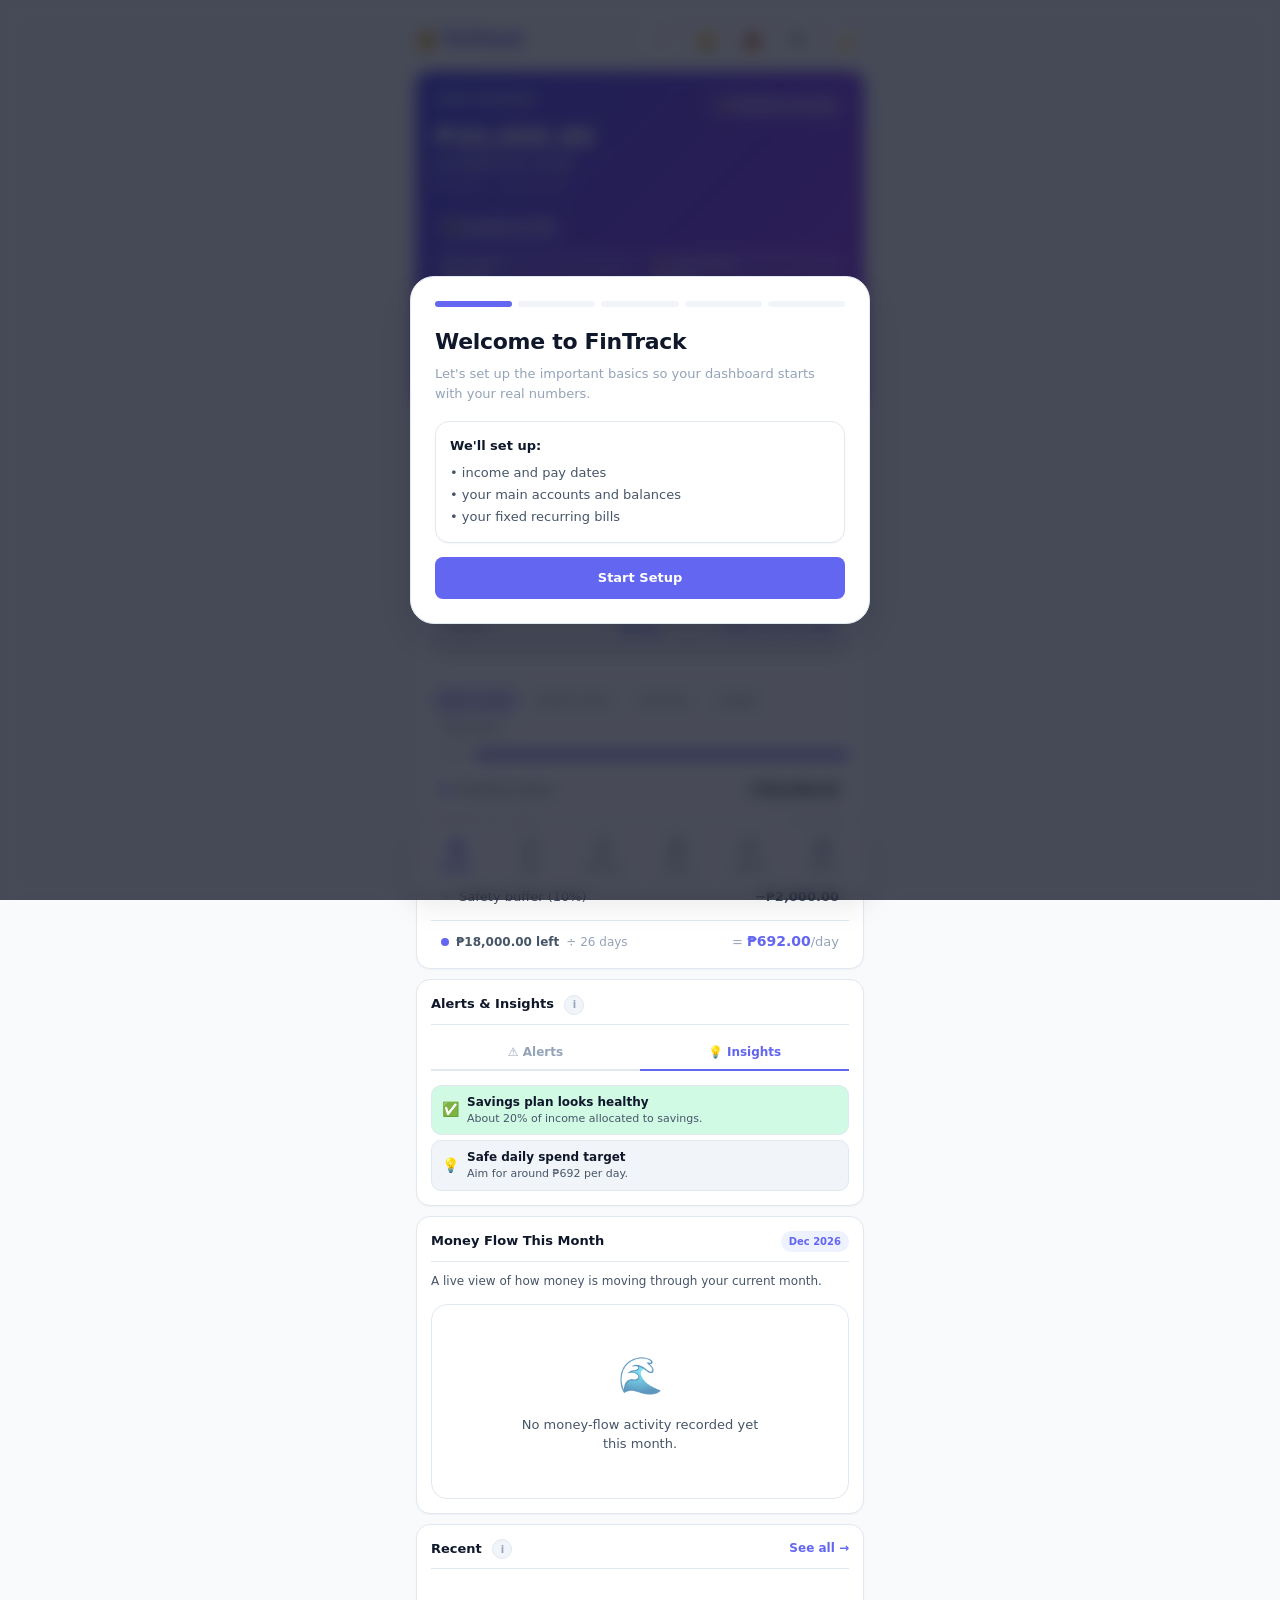
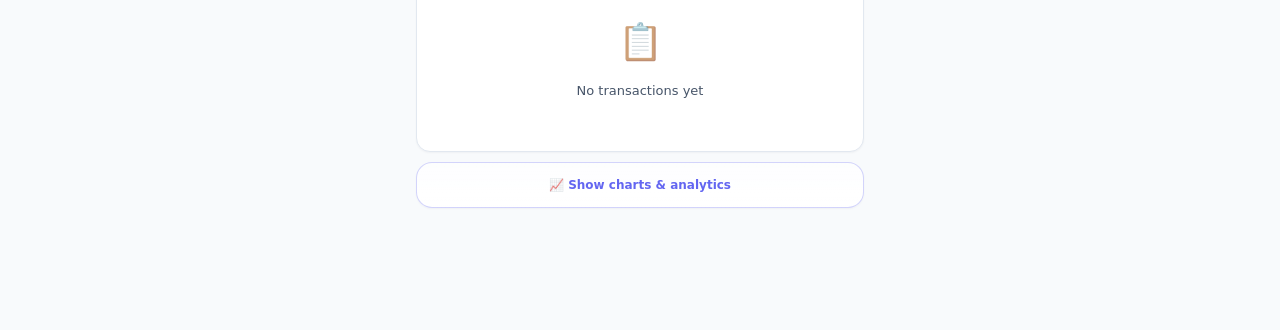
==== commit 5fb57b2a: "patch" ====
--- a/index.html
+++ b/index.html
@@ -308,6 +308,7 @@
     <div style="display:flex;gap:8px;flex-wrap:wrap">
       <button class="btn btn-ghost btn-sm" onclick="saveHistoryPreset()">Save Preset</button>
       <button class="btn btn-ghost btn-sm" onclick="resetHistoryFilters()">Reset Filters</button>
+      <button class="btn btn-ghost btn-sm" onclick="openCsvImportModal()">📤 Import</button>
       <button class="btn btn-ghost btn-sm" onclick="exportCSV()">📥 CSV</button>
     </div>
     <div id="hist-presets" class="history-drawer-presets"></div>
@@ -397,7 +398,7 @@
   <div class="card"><div class="card-header"><span class="card-title">Settings</span><div style="display:flex;gap:8px"><button class="btn btn-sm btn-ghost" id="tour-target-smart-setup" onclick="openModal('modal-smart-budget')">Smart Setup</button><button class="btn btn-sm btn-ghost" onclick="openSmartRefresh()">Smart Refresh</button><button class="btn btn-sm btn-ghost" id="tour-target-rebalance" onclick="openBudgetRebalance()">Rebalance</button></div></div>
     <div id="settings-content"></div>
   </div>
-  <div class="card" id="tour-target-recurring-card"><div class="card-header"><span class="card-title">Recurring Bills & Income</span><button class="btn btn-sm btn-ghost" onclick="openModal('modal-add-recurring')">+ Add</button></div><div id="recurring-manager"></div></div>
+  <div class="card" id="tour-target-recurring-card"><div class="card-header"><span class="card-title">Recurring Bills & Income</span><div style="display:flex;gap:8px"><button class="btn btn-sm btn-ghost" onclick="openRecurringBatchAssistant()">Batch</button><button class="btn btn-sm btn-ghost" onclick="openModal('modal-add-recurring')">+ Add</button></div></div><div id="recurring-manager"></div></div>
   <div class="card"><div class="card-header"><span class="card-title">Smart Alert Settings</span></div><div id="alert-settings"></div></div>
   <div class="card"><div class="card-header"><span class="card-title">Custom Categories</span></div><div id="custom-cat-list"></div></div>
   <div class="card" id="tour-target-backup-card"><div class="card-header"><span class="card-title">Backup & Restore</span></div>
@@ -435,21 +436,30 @@
   <div class="modal-actions"><button class="btn btn-ghost" onclick="closeModal('modal-edit-goal')">Cancel</button><button class="btn btn-danger btn-sm" onclick="deleteGoal()">Delete</button><button class="btn btn-primary" onclick="saveGoalEdit()">Save</button></div>
 </div></div>
 
-<div class="modal-overlay" id="modal-goal-contribution" onclick="if(event.target===this)closeModal(this.id)"><div class="modal"><div class="modal-handle"></div><h3>Log Goal Contribution</h3>
+<div class="modal-overlay" id="modal-goal-contribution" onclick="if(event.target===this)closeModal(this.id)"><div class="modal goal-contribution-modal"><div class="modal-handle"></div><h3>Log Goal Contribution</h3>
+  <div id="gc-impact"></div>
   <div class="input-group"><label class="input-label">Amount (₱)</label><input type="number" class="input" id="gc-amount" placeholder="0.00" oninput="updateGoalContributionPreview()"></div>
-  <div style="display:flex;gap:8px;margin:-4px 0 12px;flex-wrap:wrap"><button class="quick-chip" type="button" onclick="applyQuickGoalContribution(500)">+₱500</button><button class="quick-chip" type="button" onclick="applyQuickGoalContribution(1000)">+₱1,000</button><button class="quick-chip" type="button" onclick="applyQuickGoalContribution(2000)">+₱2,000</button><button class="quick-chip" type="button" onclick="applyGoalMonthlyContribution()">+ Planned</button></div>
+  <div class="goal-contribution-quick" id="gc-quick-amounts"></div>
   <div class="input-row"><div class="input-group"><label class="input-label">Date</label><input type="date" class="input" id="gc-date"></div><div class="input-group"><label class="input-label">Account</label><select class="input" id="gc-account" onchange="updateGoalContributionPreview()"></select></div></div>
   <div id="gc-balance-preview" class="add-balance-preview" style="margin-bottom:14px"></div>
   <div class="input-group"><label class="input-label">Note</label><input type="text" class="input" id="gc-note" placeholder="Optional note"></div>
   <div class="modal-actions"><button class="btn btn-ghost" onclick="closeModal('modal-goal-contribution')">Cancel</button><button class="btn btn-primary" id="gc-save-btn" onclick="saveGoalContribution()">Save</button></div>
 </div></div>
 
-<div class="modal-overlay" id="modal-goal-history" onclick="if(event.target===this)closeModal(this.id)"><div class="modal"><div class="modal-handle"></div><h3 id="gh-title">Goal Contribution History</h3><div id="gh-list"></div><div class="modal-actions"><button class="btn btn-primary" onclick="closeModal('modal-goal-history')">Close</button></div></div></div>
+<div class="modal-overlay" id="modal-goal-history" onclick="if(event.target===this)closeModal(this.id)"><div class="modal goal-history-modal"><div class="modal-handle"></div><h3 id="gh-title">Goal Contribution History</h3><div id="gh-list"></div><div class="modal-actions"><button class="btn btn-primary" onclick="closeModal('modal-goal-history')">Close</button></div></div></div>
 
 <div class="modal-overlay" id="modal-add-wish" onclick="if(event.target===this)closeModal(this.id)"><div class="modal"><div class="modal-handle"></div><h3>Add to Wishlist</h3>
-  <div class="input-group"><label class="input-label">Item</label><input type="text" class="input" id="w-name" placeholder="e.g. AirPods"></div>
-  <div class="input-row"><div class="input-group"><label class="input-label">Price (₱)</label><input type="number" class="input" id="w-price" placeholder="0"></div><div class="input-group"><label class="input-label">Priority</label><select class="input" id="w-priority"><option>Low</option><option>Medium</option><option selected>Want</option><option>Need Soon</option></select></div></div>
+  <div class="input-group"><label class="input-label">Item</label><input type="text" class="input" id="w-name" placeholder="e.g. AirPods" oninput="updateWishPlanPreview()"></div>
+  <div class="input-row"><div class="input-group"><label class="input-label">Price (₱)</label><input type="number" class="input" id="w-price" placeholder="0" oninput="updateWishPlanPreview()"></div><div class="input-group"><label class="input-label">Priority</label><select class="input" id="w-priority" onchange="updateWishPlanPreview()"><option>Low</option><option>Medium</option><option selected>Want</option><option>Need Soon</option></select></div></div>
+  <div id="wish-plan-preview" class="wish-plan-preview" aria-live="polite"></div>
   <div class="modal-actions"><button class="btn btn-ghost" onclick="closeModal('modal-add-wish')">Cancel</button><button class="btn btn-primary" onclick="addWish()">Add</button></div>
+</div></div>
+
+<div class="modal-overlay" id="modal-wish-purchase" onclick="if(event.target===this)closeModal(this.id)"><div class="modal wish-purchase-modal"><div class="modal-handle"></div><h3>Buy Wishlist Item</h3>
+  <div id="wish-purchase-impact"></div>
+  <div class="input-row"><div class="input-group"><label class="input-label">Account</label><select class="input" id="wish-buy-account" onchange="updateWishPurchasePreview()"></select></div><div class="input-group"><label class="input-label">Date</label><input type="date" class="input" id="wish-buy-date"></div></div>
+  <div id="wish-buy-balance-preview" class="add-balance-preview" style="margin-bottom:14px"></div>
+  <div class="modal-actions"><button class="btn btn-ghost" onclick="closeModal('modal-wish-purchase')">Cancel</button><button class="btn btn-primary" id="wish-buy-save" onclick="confirmWishPurchase()">Buy & Log</button></div>
 </div></div>
 
 <div class="modal-overlay" id="modal-add-debt" onclick="if(event.target===this)closeModal(this.id)"><div class="modal"><div class="modal-handle"></div><h3>Add Debt</h3>
@@ -462,10 +472,12 @@
 </div></div>
 
 
-<div class="modal-overlay" id="modal-debt-payment" onclick="if(event.target===this)closeModal(this.id)"><div class="modal"><div class="modal-handle"></div><h3>Log Debt Payment</h3>
+<div class="modal-overlay" id="modal-debt-payment" onclick="if(event.target===this)closeModal(this.id)"><div class="modal debt-payment-modal"><div class="modal-handle"></div><h3>Log Debt Payment</h3>
   <div style="font-size:13px;color:var(--text2);line-height:1.6;margin-bottom:14px" id="dp-debt-name">Debt payment</div>
+  <div id="dp-impact"></div>
   <div class="input-row"><div class="input-group"><label class="input-label">Amount (₱)</label><input type="number" class="input" id="dp-amount" placeholder="0.00" oninput="updateDebtPaymentPreview()"></div><div class="input-group"><label class="input-label">Date</label><input type="date" class="input" id="dp-date"></div></div>
-  <div class="input-row"><div class="input-group"><label class="input-label">Account</label><select class="input" id="dp-account" onchange="updateDebtPaymentPreview()"></select></div><div class="input-group"><label class="input-label">Mark monthly payment</label><select class="input" id="dp-mark-paid"><option value="yes" selected>Yes</option><option value="no">No</option></select></div></div>
+  <div class="debt-payment-quick" id="dp-quick-amounts"></div>
+  <div class="input-row"><div class="input-group"><label class="input-label">Account</label><select class="input" id="dp-account" onchange="updateDebtPaymentPreview()"></select></div><div class="input-group"><label class="input-label">Mark monthly payment</label><select class="input" id="dp-mark-paid" onchange="updateDebtPaymentPreview()"><option value="yes" selected>Yes</option><option value="no">No</option></select></div></div>
   <div class="input-group"><label class="input-label">Bank Transfer Fee (optional)</label><input type="number" class="input" id="dp-fee" placeholder="0.00" oninput="updateDebtPaymentPreview()"></div>
   <div style="display:flex;gap:6px;flex-wrap:wrap;margin:-4px 0 14px"><button class="quick-chip" type="button" onclick="setDebtPaymentFee(0)">₱0</button><button class="quick-chip" type="button" onclick="setDebtPaymentFee(15)">₱15</button><button class="quick-chip" type="button" onclick="setDebtPaymentFee(25)">₱25</button></div>
   <div id="dp-balance-preview" class="add-balance-preview" style="margin-bottom:14px"></div>
@@ -473,7 +485,7 @@
   <div class="modal-actions"><button class="btn btn-ghost" onclick="closeModal('modal-debt-payment')">Cancel</button><button class="btn btn-primary" id="dp-save-btn" onclick="saveDebtPayment()">Save Payment</button></div>
 </div></div>
 
-<div class="modal-overlay" id="modal-debt-history" onclick="if(event.target===this)closeModal(this.id)"><div class="modal"><div class="modal-handle"></div><h3 id="dh-title">Payment History</h3>
+<div class="modal-overlay" id="modal-debt-history" onclick="if(event.target===this)closeModal(this.id)"><div class="modal debt-history-modal"><div class="modal-handle"></div><h3 id="dh-title">Payment History</h3>
   <div id="dh-list"></div>
   <div class="modal-actions"><button class="btn btn-primary" onclick="closeModal('modal-debt-history')">Close</button></div>
 </div></div>
@@ -583,11 +595,45 @@
   <div class="modal-actions"><button class="btn btn-ghost" onclick="closeModal('modal-salary-receive')">Cancel</button><button class="btn btn-primary" onclick="saveSalaryReceipt()">Confirm Deposit</button></div>
 </div></div>
 
+<div class="modal-overlay" id="modal-recurring-batch" onclick="if(event.target===this)closeModal(this.id)">
+  <div class="modal recurring-batch-modal">
+    <div class="modal-handle"></div>
+    <h3>Review Recurring Items</h3>
+    <div class="recurring-batch-copy">Select the bills, income, and transfers to post for this month. Nothing is saved until you confirm.</div>
+    <div id="recurring-batch-summary"></div>
+    <div id="recurring-batch-list"></div>
+    <div class="modal-actions">
+      <button class="btn btn-ghost" onclick="closeModal('modal-recurring-batch')">Cancel</button>
+      <button class="btn btn-primary" id="recurring-batch-confirm" onclick="confirmRecurringBatch()">Confirm Selected</button>
+    </div>
+  </div>
+</div>
+
 <div class="modal-overlay" id="modal-info" onclick="if(event.target===this)closeModal(this.id)"><div class="modal"><div class="modal-handle"></div><h3 id="info-title">About</h3><div id="info-body" style="font-size:13px;color:var(--text2);line-height:1.7"></div><div class="modal-actions"><button class="btn btn-primary" onclick="closeModal('modal-info')">Got it</button></div></div></div>
 
 <div class="modal-overlay" id="modal-app-alert" onclick="closeModal('modal-app-alert')"><div class="modal"><div class="modal-handle"></div><h3 id="app-alert-title">Notice</h3><p id="app-alert-body" style="font-size:13px;color:var(--text2);line-height:1.65;margin:0 0 4px"></p><div class="modal-actions"><button class="btn btn-primary" onclick="closeModal('modal-app-alert')">OK</button></div></div></div>
 
 <div class="modal-overlay" id="modal-app-confirm"><div class="modal"><div class="modal-handle"></div><h3 id="app-confirm-title">Confirm</h3><p id="app-confirm-body" style="font-size:13px;color:var(--text2);line-height:1.65;margin:0 0 4px"></p><div class="modal-actions"><button class="btn btn-ghost" onclick="_appConfirmCancel()">Cancel</button><button class="btn btn-primary" id="app-confirm-ok" onclick="_appConfirmOk()">OK</button></div></div></div>
+
+<div class="modal-overlay" id="modal-csv-import" onclick="if(event.target===this)closeModal(this.id)">
+  <div class="modal csv-import-modal">
+    <div class="modal-handle"></div>
+    <h3>Import CSV</h3>
+    <div class="csv-import-copy">Review transactions before saving. FinTrack will skip invalid rows and can avoid duplicates.</div>
+    <div class="input-group"><label class="input-label">CSV file</label><input type="file" class="input" id="csv-import-file" accept=".csv,text/csv" onchange="handleCsvImportFile(event)"></div>
+    <div class="input-row">
+      <div class="input-group"><label class="input-label">Default Account</label><select class="input" id="csv-import-account" onchange="reparseCsvImportDraft()"></select></div>
+      <div class="input-group"><label class="input-label">Missing Type</label><select class="input" id="csv-import-type" onchange="reparseCsvImportDraft()"><option value="expense">Expense</option><option value="income">Income</option></select></div>
+    </div>
+    <label class="csv-import-check"><input type="checkbox" id="csv-import-skip-dupes" checked onchange="renderCsvImportPreview()"> Skip likely duplicates</label>
+    <div id="csv-import-summary"></div>
+    <div id="csv-import-preview"></div>
+    <div class="modal-actions">
+      <button class="btn btn-ghost" onclick="closeModal('modal-csv-import')">Cancel</button>
+      <button class="btn btn-primary" id="csv-import-save" onclick="confirmCsvImport()" disabled>Import</button>
+    </div>
+  </div>
+</div>
 
 <div class="modal-overlay" id="modal-nw-account" onclick="if(event.target===this)closeModal(this.id)"><div class="modal nw-modal-sheet"><div class="modal-handle"></div><div class="nw-modal-head"><div><div class="nw-modal-kicker" id="nw-modal-kicker">Net Worth</div><h3 id="nw-modal-title">Add Account</h3></div></div>
   <div id="nw-modal-preview"></div>
--- a/css/base.css
+++ b/css/base.css
@@ -246,6 +246,8 @@
 #history-active-filters{display:flex;flex-wrap:wrap;gap:8px;margin-bottom:12px}
 #history-active-filters:empty{display:none}
 .history-active-chip{display:inline-flex;align-items:center;gap:6px;padding:6px 10px;border-radius:999px;background:var(--surface);border:1px solid var(--border);font-size:12px;font-weight:600;color:var(--text2);max-width:100%;overflow:hidden;text-overflow:ellipsis;white-space:nowrap}
+.history-clear-chip{background:var(--accent-soft);color:var(--accent);border-color:transparent;cursor:pointer;font-family:inherit}
+.history-clear-chip:hover,.history-clear-chip:focus-visible{border-color:var(--accent);outline:none}
 .history-drawer-scrim{position:fixed;inset:0;background:rgba(15,23,42,.38);backdrop-filter:blur(4px);-webkit-backdrop-filter:blur(4px);opacity:0;pointer-events:none;transition:opacity .24s ease;z-index:120}
 .history-drawer-scrim.show{opacity:1;pointer-events:auto}
 .history-drawer{position:fixed;top:0;right:var(--drawer-offset,0px);bottom:0;width:min(420px,480px);max-width:480px;margin:0;border-radius:0;border:0;border-left:1px solid var(--border);box-shadow:-18px 0 40px rgba(15,23,42,.14);transform:translateX(calc(100% + var(--drawer-offset,0px)));transition:transform .28s ease;z-index:130;display:flex;flex-direction:column;padding:0;overflow-y:auto;overscroll-behavior:contain}
@@ -281,14 +283,144 @@
 
 .tx-list{display:flex;flex-direction:column;gap:1px}
 .tx-item{display:flex;align-items:center;gap:10px;padding:9px 10px;border-radius:var(--radius-sm);transition:var(--transition);cursor:default}
+.tx-item[onclick]{cursor:pointer}
 .tx-item:hover{background:var(--surface2)}
 .tx-icon{width:36px;height:36px;border-radius:10px;display:flex;align-items:center;justify-content:center;font-size:16px;flex-shrink:0}
 .tx-info{flex:1;min-width:0}
 .tx-name{font-size:13px;font-weight:600;white-space:nowrap;overflow:hidden;text-overflow:ellipsis}
-.tx-meta{font-size:10px;color:var(--text3);margin-top:1px}
-.tx-amount{font-size:13px;font-weight:700;text-align:right;white-space:nowrap}
+.tx-meta{font-size:10px;color:var(--text3);margin-top:1px;line-height:1.4;overflow-wrap:anywhere}
+.tx-amount{font-size:13px;font-weight:700;text-align:right;white-space:nowrap;min-width:82px;max-width:42%;overflow:hidden;text-overflow:ellipsis}
 .tx-delete{opacity:0;transition:var(--transition)}
 .tx-item:hover .tx-delete{opacity:1}
+.history-empty-filtered{border:1px solid var(--border);border-radius:16px;background:var(--surface);padding:18px 14px}
+.history-empty-sub{font-size:12px;color:var(--text2);line-height:1.5;margin:6px auto 12px;max-width:280px}
+
+@media(hover:none){
+  .history-tx-item .tx-delete{opacity:1}
+}
+
+.csv-import-modal{max-height:92vh;overflow-y:auto}
+.csv-import-copy{font-size:13px;color:var(--text2);line-height:1.6;margin:-4px 0 14px}
+.csv-import-check{display:flex;align-items:center;gap:8px;margin:2px 0 12px;font-size:12px;font-weight:700;color:var(--text2)}
+.csv-import-check input{width:16px;height:16px;accent-color:var(--accent)}
+.csv-import-empty{padding:14px;border:1px dashed var(--border);border-radius:14px;background:var(--surface2);font-size:12px;color:var(--text2);line-height:1.5}
+.csv-import-summary{display:grid;grid-template-columns:repeat(4,minmax(0,1fr));gap:1px;overflow:hidden;border:1px solid var(--border);border-radius:14px;background:var(--border);margin-bottom:12px}
+.csv-import-summary>div{min-width:0;background:var(--surface);padding:10px 8px}
+.csv-import-summary strong{display:block;font-size:14px;font-weight:800;color:var(--text);white-space:nowrap;overflow:hidden;text-overflow:ellipsis}
+.csv-import-summary span{display:block;margin-top:2px;font-size:9px;font-weight:800;letter-spacing:.06em;text-transform:uppercase;color:var(--text3)}
+.csv-import-list{display:flex;flex-direction:column;gap:6px;max-height:310px;overflow:auto;padding-right:2px}
+.csv-import-row{display:flex;align-items:flex-start;justify-content:space-between;gap:10px;padding:10px;border:1px solid var(--border);border-radius:12px;background:var(--surface)}
+.csv-import-row.income{border-left:3px solid var(--green)}
+.csv-import-row.expense{border-left:3px solid var(--red)}
+.csv-import-row.duplicate{border-left:3px solid var(--amber);background:var(--amber-soft)}
+.csv-import-row.invalid{border-left:3px solid var(--text3);opacity:.72}
+.csv-import-row-title{font-size:13px;font-weight:800;color:var(--text);line-height:1.25}
+.csv-import-row-meta{font-size:11px;color:var(--text2);line-height:1.45;margin-top:3px;overflow-wrap:anywhere}
+.csv-import-row-side{flex-shrink:0;text-align:right;max-width:34%}
+.csv-import-row-side span{display:block;font-size:9px;font-weight:800;letter-spacing:.06em;text-transform:uppercase;color:var(--text3);margin-bottom:2px}
+.csv-import-row-side strong{font-size:12px;font-weight:800;color:var(--text);white-space:nowrap}
+.csv-import-more{font-size:11px;color:var(--text3);text-align:center;padding:8px 0 2px}
+
+.recurring-batch-modal{max-height:92vh;overflow-y:auto}
+.recurring-batch-copy{font-size:13px;color:var(--text2);line-height:1.6;margin:-4px 0 14px}
+.recurring-batch-summary{display:grid;grid-template-columns:repeat(4,minmax(0,1fr));gap:1px;overflow:hidden;border:1px solid var(--border);border-radius:14px;background:var(--border);margin-bottom:10px}
+.recurring-batch-summary>div{min-width:0;background:var(--surface);padding:10px 8px}
+.recurring-batch-summary strong{display:block;font-size:14px;font-weight:800;color:var(--text);white-space:nowrap;overflow:hidden;text-overflow:ellipsis}
+.recurring-batch-summary span{display:block;margin-top:2px;font-size:9px;font-weight:800;letter-spacing:.06em;text-transform:uppercase;color:var(--text3)}
+.recurring-batch-impact{margin-bottom:12px;padding:10px 12px;border-radius:12px;background:var(--surface2);border:1px solid var(--border);font-size:12px;color:var(--text2);line-height:1.45}
+.recurring-batch-impact strong{color:var(--text);font-weight:800}
+.recurring-batch-list{display:flex;flex-direction:column;gap:8px;max-height:360px;overflow:auto;padding-right:2px}
+.recurring-batch-row{display:grid;grid-template-columns:auto 38px minmax(0,1fr) auto;align-items:center;gap:10px;padding:11px 10px;border:1px solid var(--border);border-radius:14px;background:var(--surface);cursor:pointer;transition:var(--transition)}
+.recurring-batch-row:hover{border-color:rgba(99,102,241,.35);background:var(--surface2)}
+.recurring-batch-row.selected{border-color:var(--accent);background:var(--accent-soft);box-shadow:0 0 0 1px rgba(99,102,241,.08)}
+.recurring-batch-row input{width:17px;height:17px;accent-color:var(--accent);cursor:pointer}
+.recurring-batch-icon{width:38px;height:38px;border-radius:12px;display:flex;align-items:center;justify-content:center;background:var(--surface2);border:1px solid var(--border);font-size:17px;flex-shrink:0}
+.recurring-batch-row.selected .recurring-batch-icon{background:var(--surface);border-color:rgba(99,102,241,.25)}
+.recurring-batch-main{min-width:0;display:flex;flex-direction:column;gap:3px}
+.recurring-batch-main strong{font-size:13px;font-weight:800;color:var(--text);white-space:nowrap;overflow:hidden;text-overflow:ellipsis}
+.recurring-batch-main span{font-size:11px;color:var(--text2);line-height:1.4;overflow-wrap:anywhere}
+.recurring-batch-amount{font-size:13px;font-weight:800;color:var(--text);white-space:nowrap;text-align:right;max-width:110px;overflow:hidden;text-overflow:ellipsis}
+
+.debt-payment-modal{max-height:92vh;overflow-y:auto}
+.debt-payment-impact{padding:12px;border:1px solid var(--border);border-radius:16px;background:linear-gradient(180deg,var(--surface),var(--surface2));margin-bottom:14px}
+.debt-payment-impact-head{display:grid;grid-template-columns:1fr 1fr;gap:10px}
+.debt-payment-impact-head>div{min-width:0}
+.debt-payment-impact-head span{display:block;font-size:9px;font-weight:800;letter-spacing:.06em;text-transform:uppercase;color:var(--text3);margin-bottom:4px}
+.debt-payment-impact-head strong{display:block;font-size:18px;font-weight:900;color:var(--text);white-space:nowrap;overflow:hidden;text-overflow:ellipsis}
+.debt-payment-impact-head strong.good{color:var(--green)}
+.debt-payment-progress{height:8px;border-radius:999px;background:var(--border);overflow:hidden;margin:12px 0 8px}
+.debt-payment-progress>div{height:100%;border-radius:inherit;background:linear-gradient(90deg,var(--red),var(--green));transition:width .2s ease}
+.debt-payment-impact-meta{display:flex;align-items:flex-start;justify-content:space-between;gap:10px;font-size:11px;color:var(--text2);line-height:1.45}
+.debt-payment-impact-meta span:last-child{text-align:right}
+.debt-payment-impact-tags{display:flex;gap:6px;flex-wrap:wrap;margin-top:10px}
+.debt-payment-impact-tags span{display:inline-flex;align-items:center;padding:4px 8px;border-radius:999px;background:var(--surface);border:1px solid var(--border);font-size:10px;font-weight:800;color:var(--text2)}
+.debt-payment-quick{display:flex;gap:6px;flex-wrap:wrap;margin:-6px 0 14px}
+
+.debt-history-modal{max-height:92vh;overflow-y:auto}
+.debt-history-summary{display:grid;grid-template-columns:repeat(4,minmax(0,1fr));gap:1px;overflow:hidden;border:1px solid var(--border);border-radius:14px;background:var(--border);margin-bottom:12px}
+.debt-history-summary>div{min-width:0;background:var(--surface);padding:10px 8px}
+.debt-history-summary strong{display:block;font-size:14px;font-weight:900;color:var(--text);white-space:nowrap;overflow:hidden;text-overflow:ellipsis}
+.debt-history-summary span{display:block;margin-top:2px;font-size:9px;font-weight:800;letter-spacing:.06em;text-transform:uppercase;color:var(--text3)}
+.debt-history-group{border:1px solid var(--border);border-radius:14px;background:var(--surface);overflow:hidden;margin-bottom:10px}
+.debt-history-group-head{display:flex;align-items:flex-start;justify-content:space-between;gap:10px;padding:10px 12px;background:var(--surface2);border-bottom:1px solid var(--border)}
+.debt-history-group-head strong{display:block;font-size:12px;font-weight:900;color:var(--text)}
+.debt-history-group-head span{display:block;margin-top:2px;font-size:10px;color:var(--text3);font-weight:700}
+.debt-history-group-head>div:last-child{text-align:right;font-size:12px;font-weight:900;color:var(--text);white-space:nowrap}
+.debt-history-row{display:grid;grid-template-columns:34px minmax(0,1fr) 32px;align-items:center;gap:10px;padding:10px 12px;border-bottom:1px solid var(--border)}
+.debt-history-row:last-child{border-bottom:0}
+.debt-history-icon{width:34px;height:34px;border-radius:10px;background:var(--red-soft);color:var(--red);display:flex;align-items:center;justify-content:center;font-size:15px}
+.debt-history-main{min-width:0}
+.debt-history-title{display:flex;align-items:center;gap:6px;min-width:0}
+.debt-history-title strong{font-size:13px;font-weight:900;color:var(--text);white-space:nowrap}
+.debt-history-title span{padding:2px 6px;border-radius:999px;background:var(--green-soft);color:var(--green);font-size:9px;font-weight:900;text-transform:uppercase;letter-spacing:.04em}
+.debt-history-meta{font-size:11px;color:var(--text2);line-height:1.45;margin-top:2px;overflow-wrap:anywhere}
+.debt-history-delete{border:none;color:var(--red);font-size:12px}
+
+.goal-history-modal{max-height:92vh;overflow-y:auto}
+.goal-history-summary{display:grid;grid-template-columns:repeat(4,minmax(0,1fr));gap:1px;overflow:hidden;border:1px solid var(--border);border-radius:14px;background:var(--border);margin-bottom:10px}
+.goal-history-summary>div{min-width:0;background:var(--surface);padding:10px 8px}
+.goal-history-summary strong{display:block;font-size:14px;font-weight:900;color:var(--text);white-space:nowrap;overflow:hidden;text-overflow:ellipsis}
+.goal-history-summary span{display:block;margin-top:2px;font-size:9px;font-weight:800;letter-spacing:.06em;text-transform:uppercase;color:var(--text3)}
+.goal-history-progress{height:8px;border-radius:999px;background:var(--border);overflow:hidden;margin:0 0 12px}
+.goal-history-progress>div{height:100%;border-radius:inherit;background:linear-gradient(90deg,var(--accent),var(--green));transition:width .2s ease}
+.goal-history-group{border:1px solid var(--border);border-radius:14px;background:var(--surface);overflow:hidden;margin-bottom:10px}
+.goal-history-group-head{display:flex;align-items:flex-start;justify-content:space-between;gap:10px;padding:10px 12px;background:var(--surface2);border-bottom:1px solid var(--border)}
+.goal-history-group-head strong{display:block;font-size:12px;font-weight:900;color:var(--text)}
+.goal-history-group-head span{display:block;margin-top:2px;font-size:10px;color:var(--text3);font-weight:700}
+.goal-history-group-head>div:last-child{text-align:right;font-size:12px;font-weight:900;color:var(--text);white-space:nowrap}
+.goal-history-row{display:grid;grid-template-columns:34px minmax(0,1fr) 32px;align-items:center;gap:10px;padding:10px 12px;border-bottom:1px solid var(--border)}
+.goal-history-row:last-child{border-bottom:0}
+.goal-history-icon{width:34px;height:34px;border-radius:10px;background:var(--green-soft);color:var(--green);display:flex;align-items:center;justify-content:center;font-size:15px}
+.goal-history-main{min-width:0}
+.goal-history-title strong{font-size:13px;font-weight:900;color:var(--text);white-space:nowrap}
+.goal-history-meta{font-size:11px;color:var(--text2);line-height:1.45;margin-top:2px;overflow-wrap:anywhere}
+.goal-history-delete{border:none;color:var(--red);font-size:12px}
+
+.goal-contribution-modal{max-height:92vh;overflow-y:auto}
+.goal-contribution-impact{padding:12px;border:1px solid var(--border);border-radius:16px;background:linear-gradient(180deg,var(--surface),var(--surface2));margin-bottom:14px}
+.goal-contribution-impact-head{display:grid;grid-template-columns:1fr 1fr;gap:10px}
+.goal-contribution-impact-head>div{min-width:0}
+.goal-contribution-impact-head span{display:block;font-size:9px;font-weight:800;letter-spacing:.06em;text-transform:uppercase;color:var(--text3);margin-bottom:4px}
+.goal-contribution-impact-head strong{display:block;font-size:18px;font-weight:900;color:var(--text);white-space:nowrap;overflow:hidden;text-overflow:ellipsis}
+.goal-contribution-impact-head strong.good{color:var(--green)}
+.goal-contribution-progress{height:8px;border-radius:999px;background:var(--border);overflow:hidden;margin:12px 0 8px}
+.goal-contribution-progress>div{height:100%;border-radius:inherit;background:linear-gradient(90deg,var(--accent),var(--green));transition:width .2s ease}
+.goal-contribution-impact-meta{display:flex;align-items:flex-start;justify-content:space-between;gap:10px;font-size:11px;color:var(--text2);line-height:1.45}
+.goal-contribution-impact-meta span:last-child{text-align:right}
+.goal-contribution-impact-tags{display:flex;gap:6px;flex-wrap:wrap;margin-top:10px}
+.goal-contribution-impact-tags span{display:inline-flex;align-items:center;padding:4px 8px;border-radius:999px;background:var(--surface);border:1px solid var(--border);font-size:10px;font-weight:800;color:var(--text2)}
+.goal-contribution-quick{display:flex;gap:6px;flex-wrap:wrap;margin:-6px 0 14px}
+
+.wish-purchase-modal{max-height:92vh;overflow-y:auto}
+.wish-purchase-impact{padding:12px;border:1px solid var(--border);border-radius:16px;background:linear-gradient(180deg,var(--surface),var(--surface2));margin-bottom:14px}
+.wish-purchase-impact.wish-purchase-warn{border-color:rgba(245,158,11,.35);background:linear-gradient(180deg,var(--surface),var(--amber-soft))}
+.wish-purchase-head{display:grid;grid-template-columns:minmax(0,1fr) auto;gap:10px;margin-bottom:10px}
+.wish-purchase-head span{display:block;font-size:9px;font-weight:800;letter-spacing:.06em;text-transform:uppercase;color:var(--text3);margin-bottom:4px}
+.wish-purchase-head strong{display:block;font-size:16px;font-weight:900;color:var(--text);white-space:nowrap;overflow:hidden;text-overflow:ellipsis}
+.wish-purchase-head>div:first-child{min-width:0}
+.wish-purchase-row{display:flex;align-items:center;justify-content:space-between;gap:10px;padding:9px 0;border-top:1px solid var(--border);font-size:12px;color:var(--text2)}
+.wish-purchase-row strong{font-size:13px;color:var(--text)}
+.wish-purchase-guidance{padding:9px 10px;border-radius:12px;background:var(--surface);border:1px solid var(--border);font-size:11px;font-weight:700;color:var(--text2);line-height:1.45}
 
 .cashflow-list{display:flex;flex-direction:column;gap:3px}
 .cashflow-item{display:flex;align-items:flex-start;gap:10px;padding:10px 12px;border-radius:var(--radius-sm);background:var(--surface2);border:1px solid var(--border);transition:var(--transition)}
--- a/css/components.css
+++ b/css/components.css
@@ -2914,10 +2914,132 @@
   }
 }
 
+/* Wishlist planning preview */
+.wish-plan-preview{
+  margin:-2px 0 14px;
+}
+.wish-plan-empty{
+  padding:10px 12px;
+  border:1px dashed var(--border);
+  border-radius:14px;
+  background:var(--surface2);
+  color:var(--text3);
+  font-size:12px;
+  line-height:1.45;
+}
+.wish-plan-card{
+  padding:12px;
+  border:1px solid var(--border);
+  border-radius:16px;
+  background:linear-gradient(180deg,var(--surface),var(--surface2));
+  box-shadow:var(--shadow);
+}
+.wish-plan-card.wish-plan-good{
+  border-color:rgba(16,185,129,.28);
+  background:var(--green-soft);
+}
+.wish-plan-card.wish-plan-warn{
+  border-color:rgba(239,68,68,.24);
+  background:linear-gradient(180deg,var(--surface),var(--red-soft));
+}
+.wish-plan-head{
+  display:flex;
+  align-items:flex-start;
+  justify-content:space-between;
+  gap:12px;
+  margin-bottom:8px;
+}
+.wish-plan-head span{
+  display:block;
+  margin-bottom:3px;
+  color:var(--text3);
+  font-size:9px;
+  font-weight:900;
+  letter-spacing:.08em;
+  text-transform:uppercase;
+}
+.wish-plan-head strong{
+  display:block;
+  color:var(--text);
+  font-size:14px;
+  font-weight:850;
+  line-height:1.2;
+}
+.wish-plan-head b{
+  flex-shrink:0;
+  color:var(--text);
+  font-size:18px;
+  font-weight:900;
+  letter-spacing:-.03em;
+}
+.wish-plan-status{
+  margin-bottom:10px;
+  color:var(--text2);
+  font-size:12px;
+  line-height:1.45;
+}
+.wish-plan-grid{
+  display:grid;
+  grid-template-columns:repeat(3,1fr);
+  gap:6px;
+}
+.wish-plan-grid>div{
+  min-width:0;
+  padding:8px 7px;
+  border:1px solid rgba(148,163,184,.22);
+  border-radius:12px;
+  background:rgba(255,255,255,.62);
+}
+.wish-plan-grid span{
+  display:block;
+  margin-bottom:3px;
+  color:var(--text3);
+  font-size:9px;
+  font-weight:800;
+  text-transform:uppercase;
+}
+.wish-plan-grid strong{
+  display:block;
+  color:var(--text);
+  font-size:12px;
+  font-weight:850;
+  white-space:nowrap;
+}
+
 /* Wishlist card redesign */
 #wishlist{
   display:grid;
   gap:10px;
+}
+.wish-priority-group{
+  display:grid;
+  gap:8px;
+}
+.wish-priority-head{
+  display:flex;
+  align-items:center;
+  justify-content:space-between;
+  padding:2px 2px 0;
+}
+.wish-priority-head span{
+  font-size:10px;
+  font-weight:900;
+  letter-spacing:.08em;
+  text-transform:uppercase;
+  color:var(--text3);
+}
+.wish-priority-head strong{
+  min-width:20px;
+  height:20px;
+  padding:0 6px;
+  border-radius:999px;
+  background:var(--surface2);
+  color:var(--text2);
+  display:inline-flex;
+  align-items:center;
+  justify-content:center;
+  font-size:10px;
+  font-weight:900;
 }
 #wishlist .wish-card{
   margin:0 !important;
@@ -2991,11 +3113,15 @@
 #wishlist .wish-afford-hint-warn .wish-afford-text{
   color:var(--text2);
 }
-#wishlist .wish-card > div:last-child{
+#wishlist .wish-card > div:last-child,
+#wishlist .wish-actions{
   display:grid !important;
-  grid-template-columns:1fr auto;
+  grid-template-columns:1fr 1fr;
   gap:6px !important;
   margin-top:0;
+}
+#wishlist .wish-actions .btn-primary{
+  grid-column:1 / -1;
 }
 #wishlist .wish-card .btn{
   min-height:34px;
--- a/css/responsive.css
+++ b/css/responsive.css
@@ -802,8 +802,11 @@
 
 /* Compact notification dropdown */
 .notif-panel{
-  top:42px;
-  right:-6px;
+  position:fixed;
+  top:70px;
+  left:50%;
+  right:auto;
+  transform:translateX(-50%);
   width:min(328px,calc(100vw - 28px));
   max-height:min(72vh,520px);
   padding:0;
@@ -951,10 +954,12 @@
 
 @media(max-width:640px){
   .notif-panel{
-    top:52px;
-    right:auto;
+    top:64px;
+    left:14px;
+    right:14px;
+    transform:none;
     width:calc(100vw - 28px);
-    max-width:340px;
+    max-width:none;
     border-radius:12px;
   }
 }
@@ -1193,6 +1198,77 @@
   .cashflow-amount{
     max-width:42%;
   }
+  .recurring-batch-summary{
+    grid-template-columns:1fr 1fr;
+  }
+  .recurring-batch-row{
+    grid-template-columns:auto 34px minmax(0,1fr);
+    align-items:flex-start;
+  }
+  .recurring-batch-icon{
+    width:34px;
+    height:34px;
+  }
+  .recurring-batch-amount{
+    grid-column:3;
+    justify-self:start;
+    text-align:left;
+    max-width:100%;
+    margin-top:-2px;
+  }
+  .debt-payment-impact-head{
+    gap:8px;
+  }
+  .debt-payment-impact-head strong{
+    font-size:16px;
+  }
+  .debt-payment-impact-meta{
+    flex-direction:column;
+    gap:3px;
+  }
+  .debt-payment-impact-meta span:last-child{
+    text-align:left;
+  }
+  .debt-history-summary{
+    grid-template-columns:1fr 1fr;
+  }
+  .debt-history-group-head{
+    flex-direction:column;
+    gap:4px;
+  }
+  .debt-history-group-head>div:last-child{
+    text-align:left;
+  }
+  .goal-history-summary{
+    grid-template-columns:1fr 1fr;
+  }
+  .goal-history-group-head{
+    flex-direction:column;
+    gap:4px;
+  }
+  .goal-history-group-head>div:last-child{
+    text-align:left;
+  }
+  .goal-contribution-impact-head{
+    gap:8px;
+  }
+  .goal-contribution-impact-head strong{
+    font-size:16px;
+  }
+  .goal-contribution-impact-meta{
+    flex-direction:column;
+    gap:3px;
+  }
+  .goal-contribution-impact-meta span:last-child{
+    text-align:left;
+  }
+  .wish-purchase-head{
+    grid-template-columns:1fr;
+    gap:6px;
+  }
+  .wish-purchase-head strong{
+    white-space:normal;
+  }
   .bottom-nav{
     width:calc(100% - 16px);
     padding:6px;
@@ -1245,7 +1321,31 @@
   .tx-amount,
   .cashflow-amount{
     max-width:40%;
+    min-width:68px;
     font-size:12px;
+  }
+  .csv-import-summary{
+    grid-template-columns:1fr 1fr;
+  }
+  .csv-import-row{
+    gap:8px;
+  }
+  .csv-import-row-side{
+    max-width:42%;
+  }
+  .recurring-batch-list{
+    max-height:330px;
+  }
+  .debt-payment-quick .quick-chip{
+    flex:1 1 calc(50% - 6px);
+    text-align:center;
+  }
+  .goal-contribution-quick .quick-chip{
+    flex:1 1 calc(50% - 6px);
+    text-align:center;
+  }
+  .wish-plan-grid{
+    grid-template-columns:1fr;
   }
   .bottom-nav{
     width:calc(100% - 12px);
@@ -1261,4 +1361,7 @@
   #wishlist .wish-card > div:last-child{
     grid-template-columns:1fr !important;
   }
-}
+  #wishlist .wish-actions{
+    grid-template-columns:1fr !important;
+  }
+}
